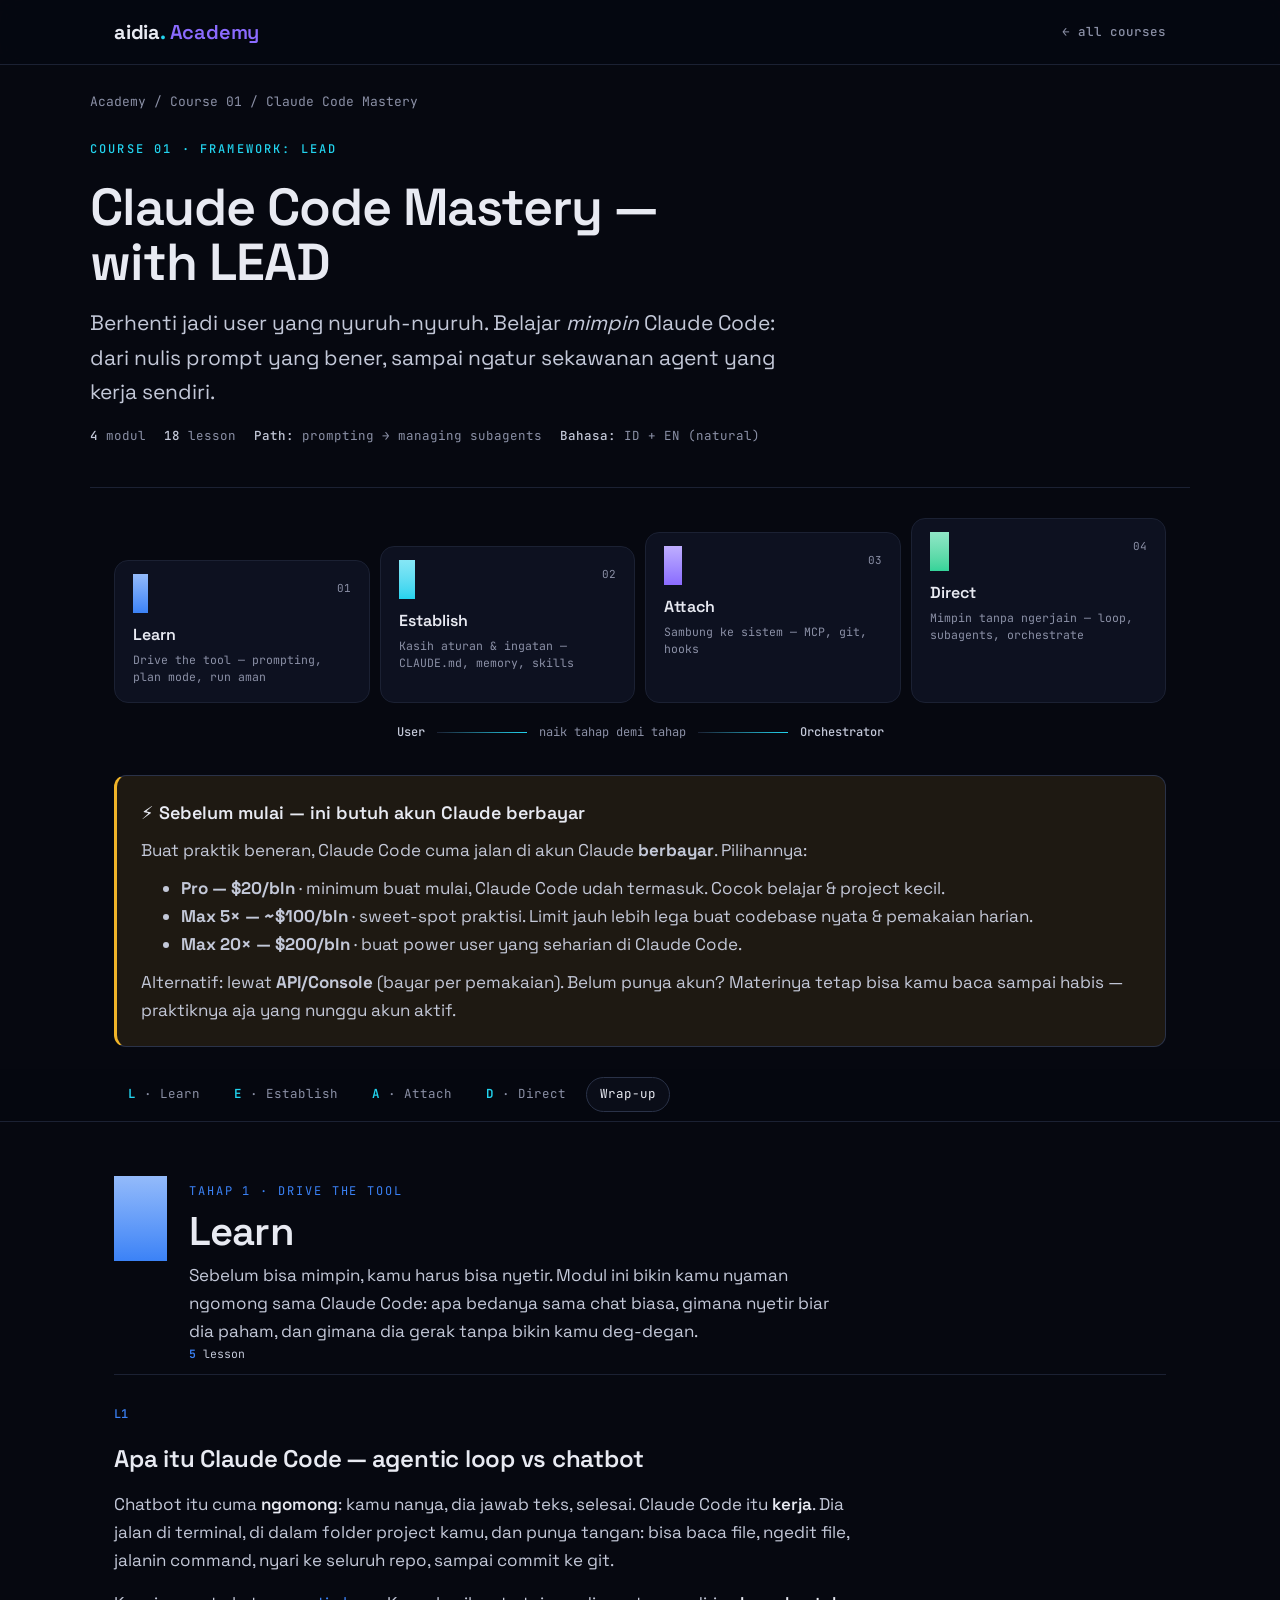
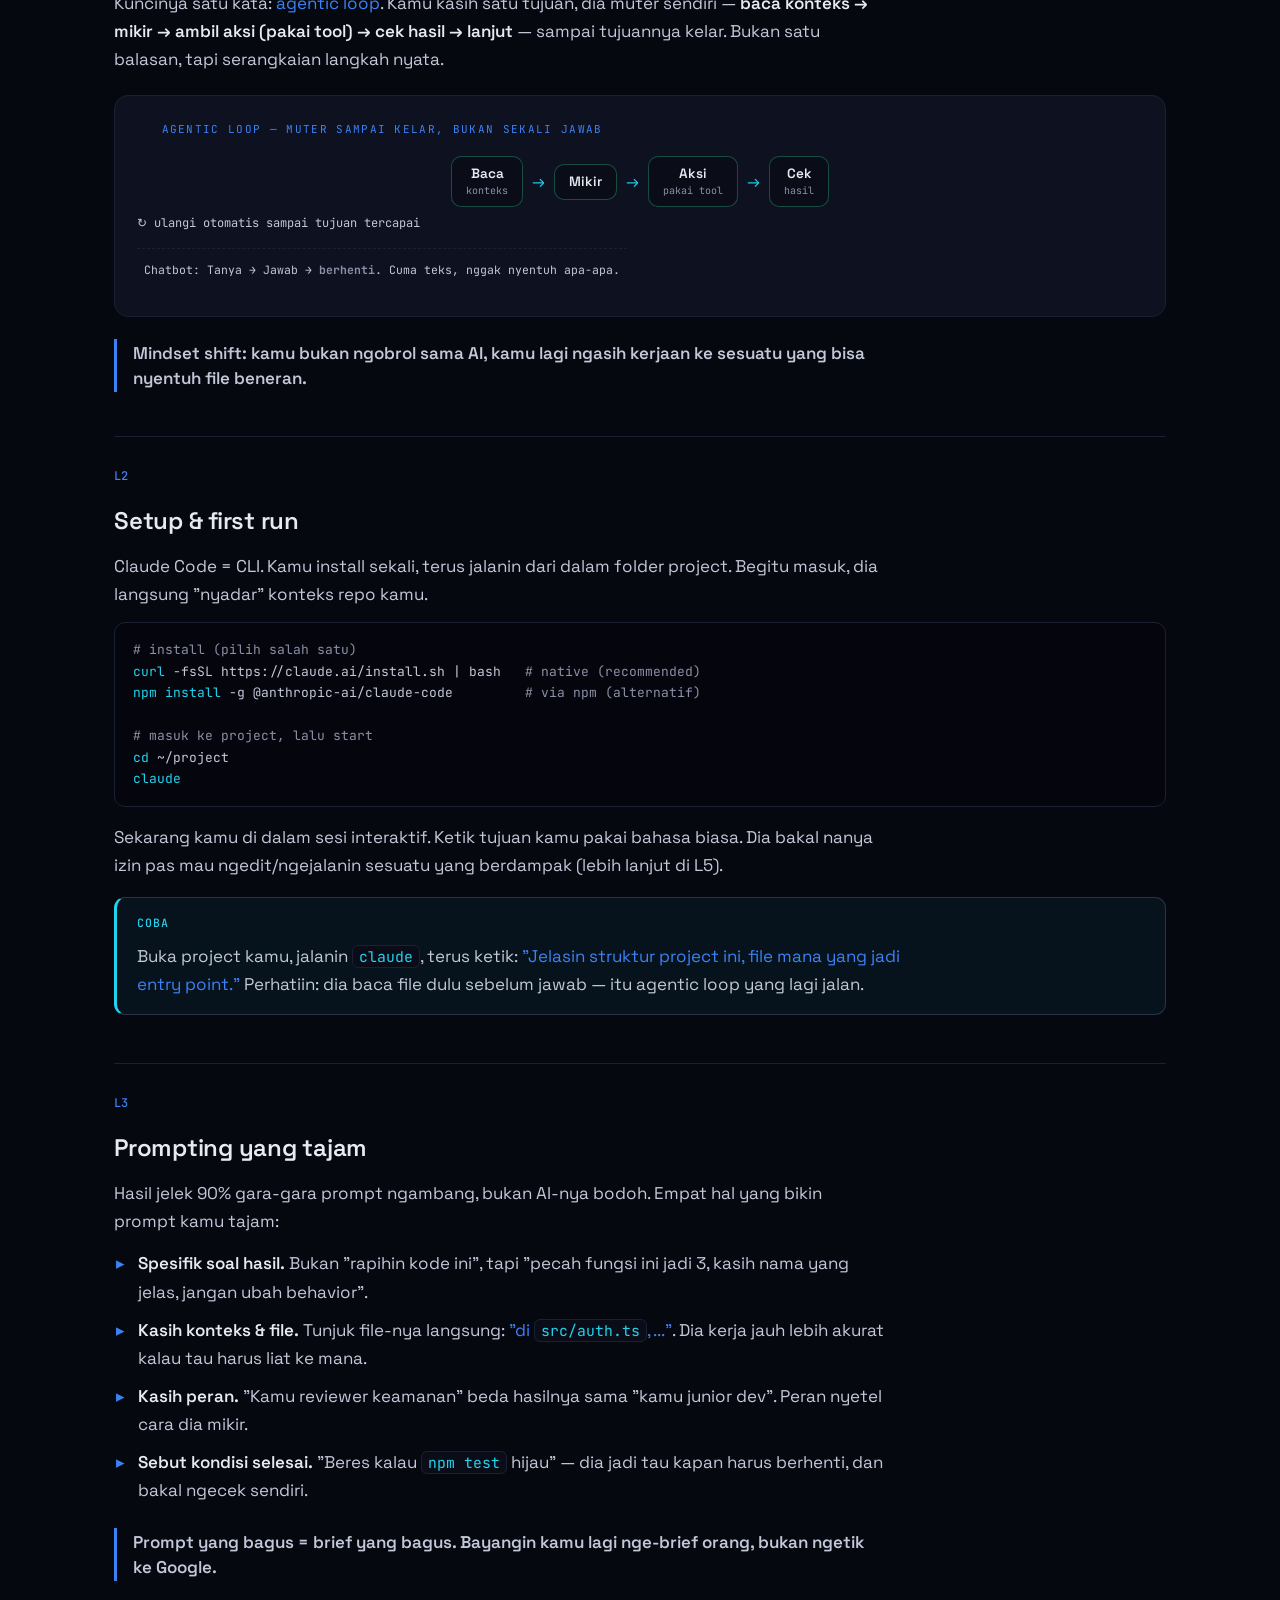
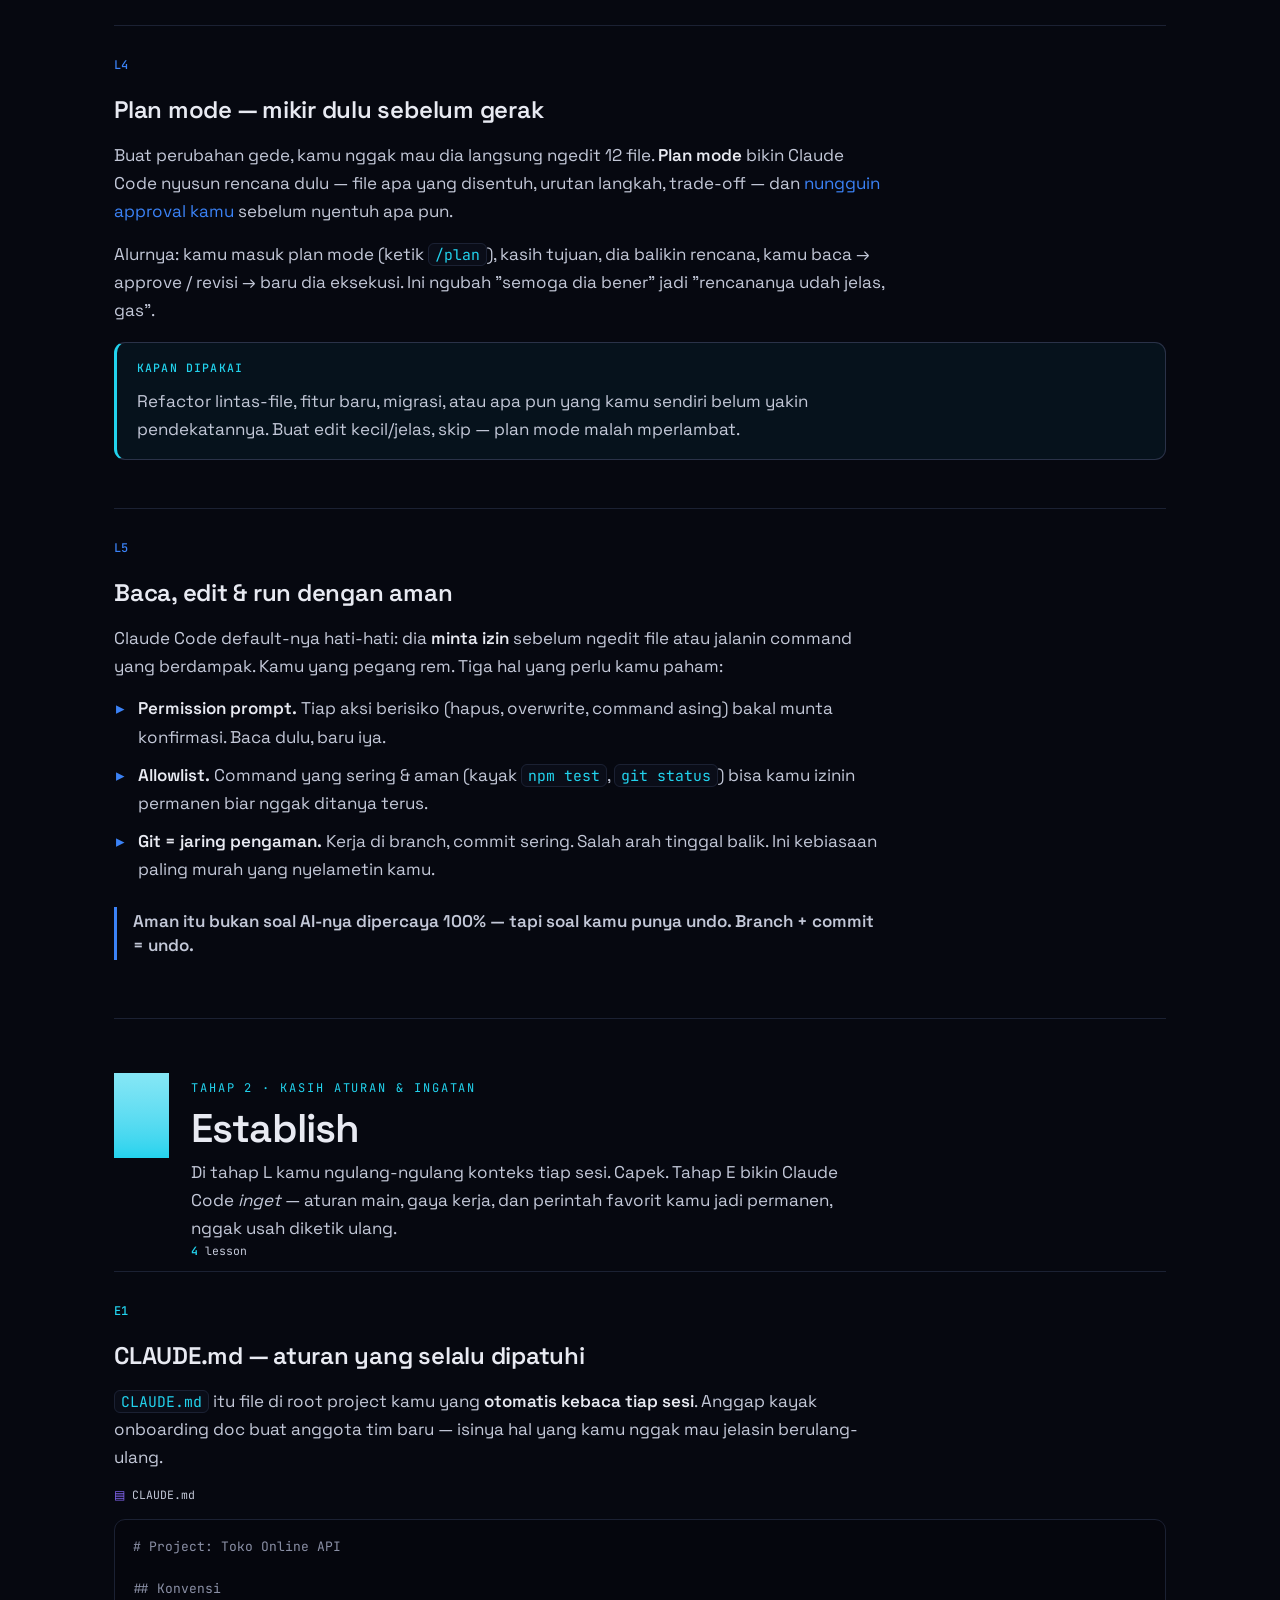
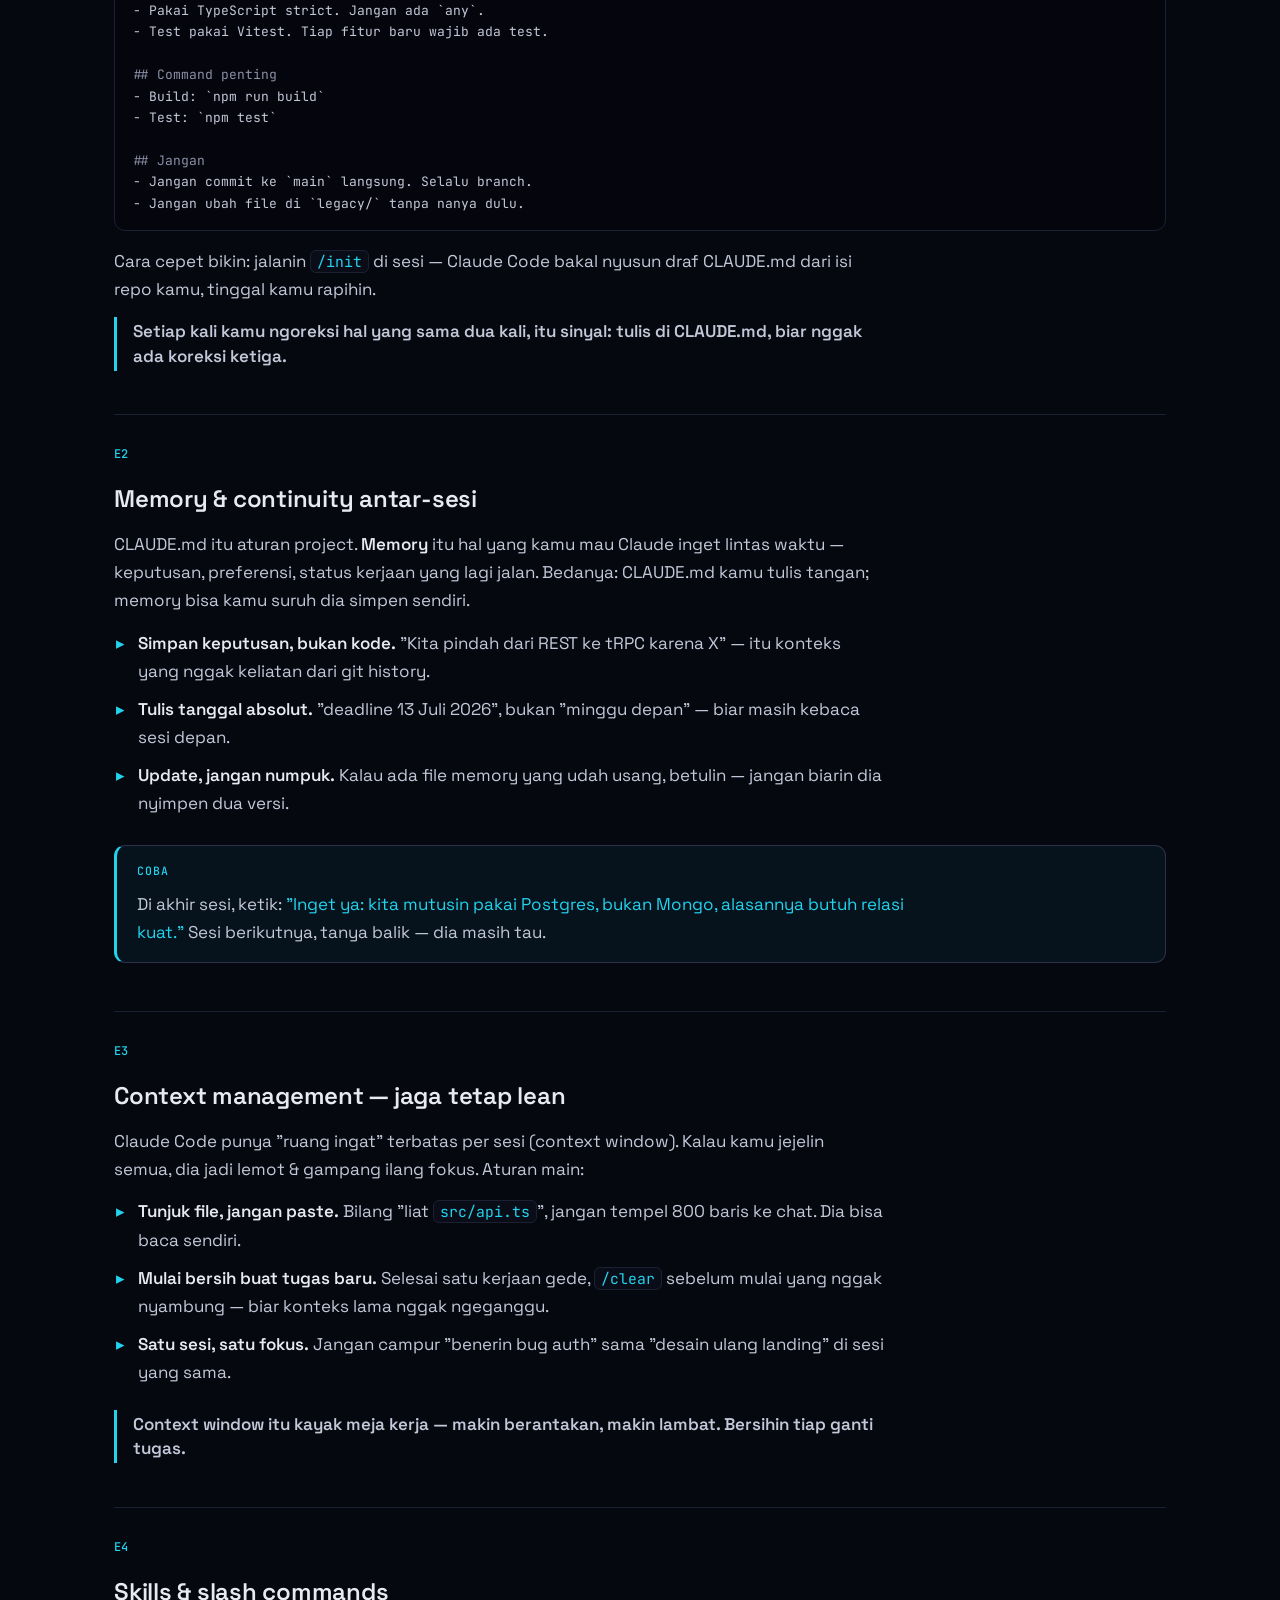
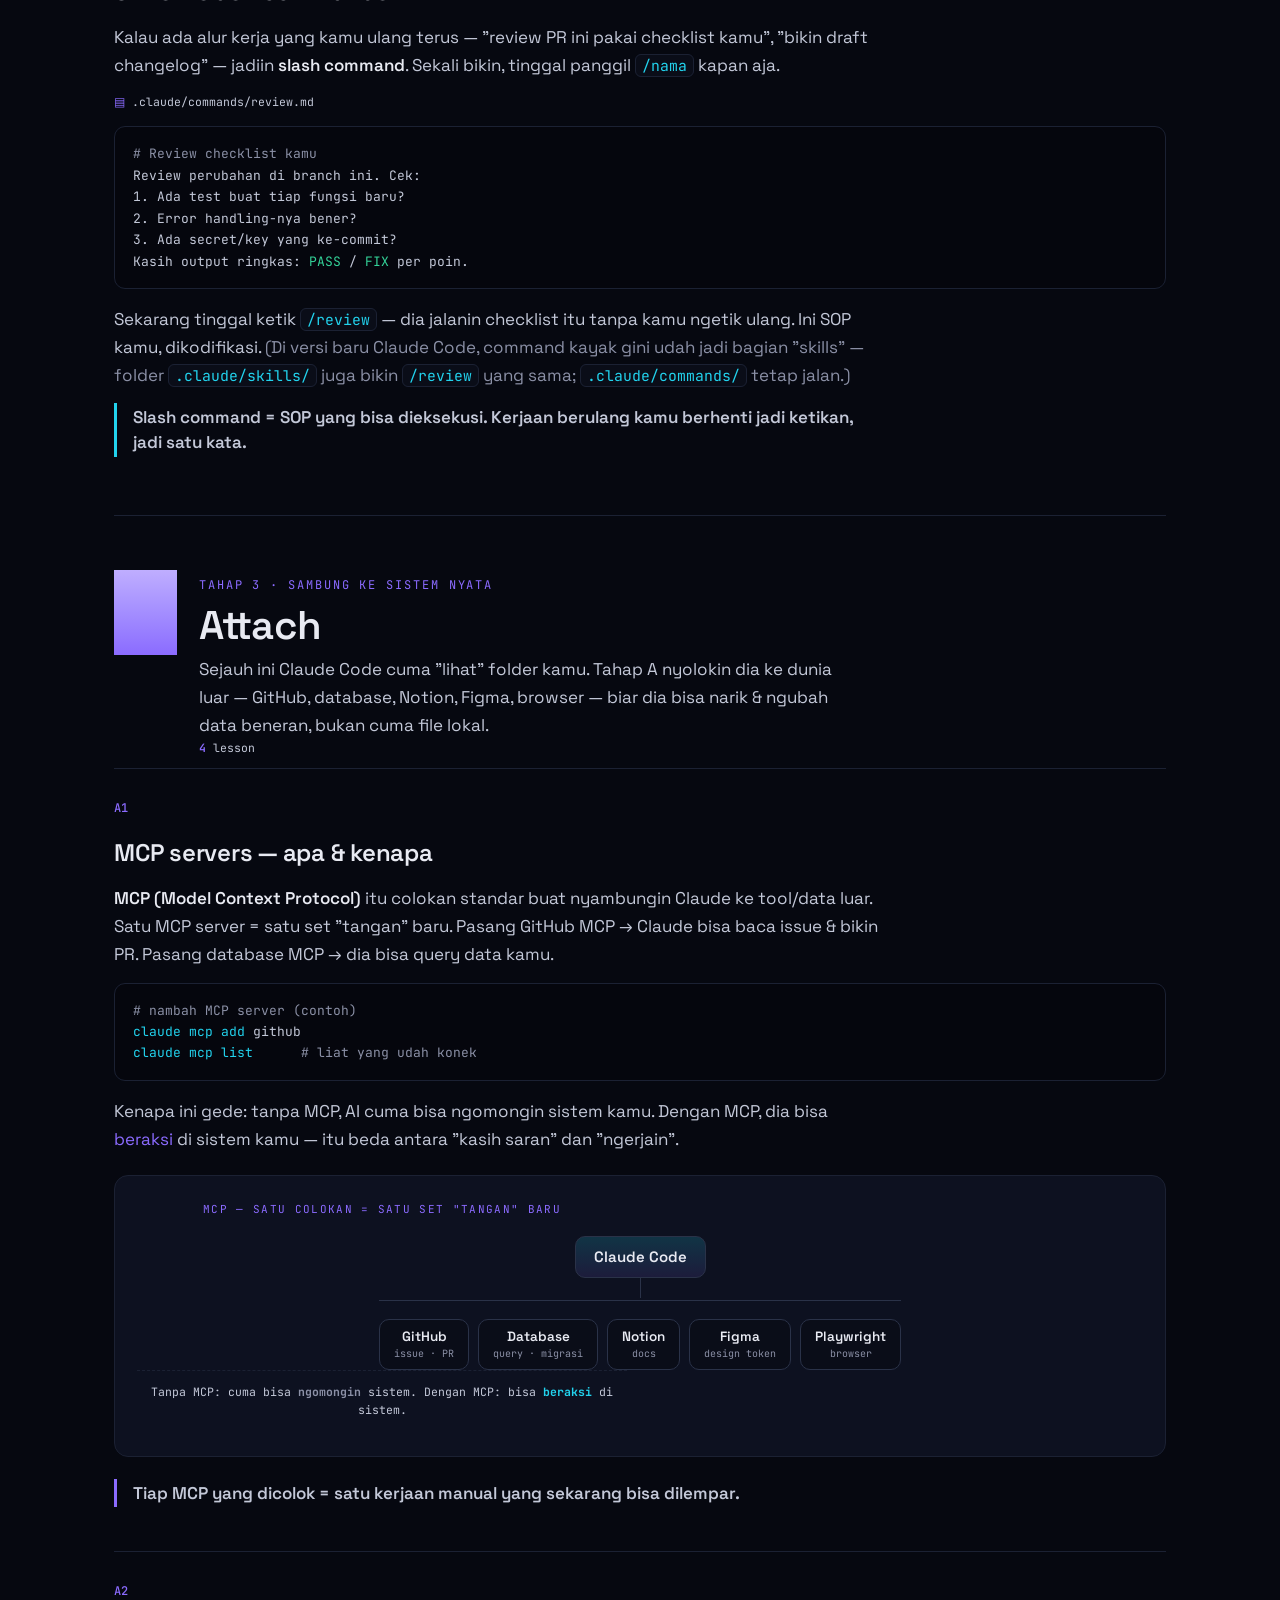
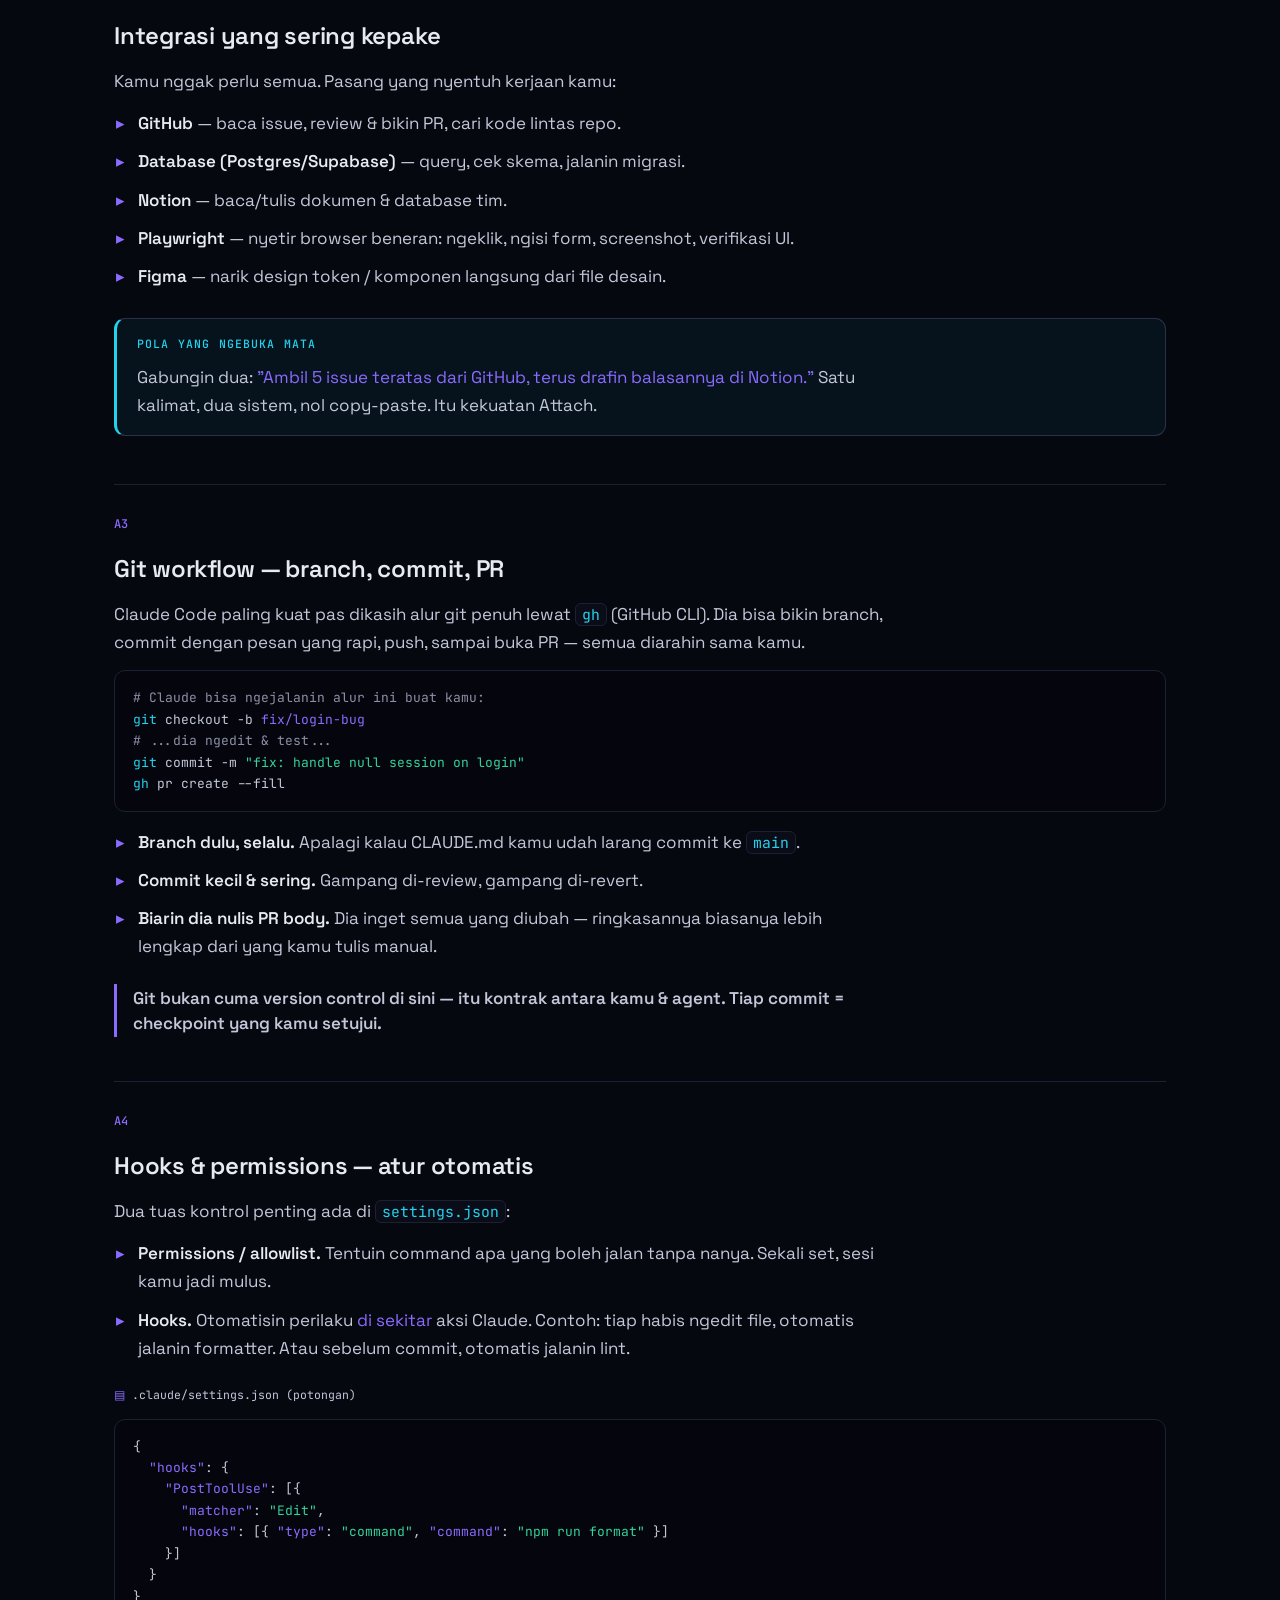
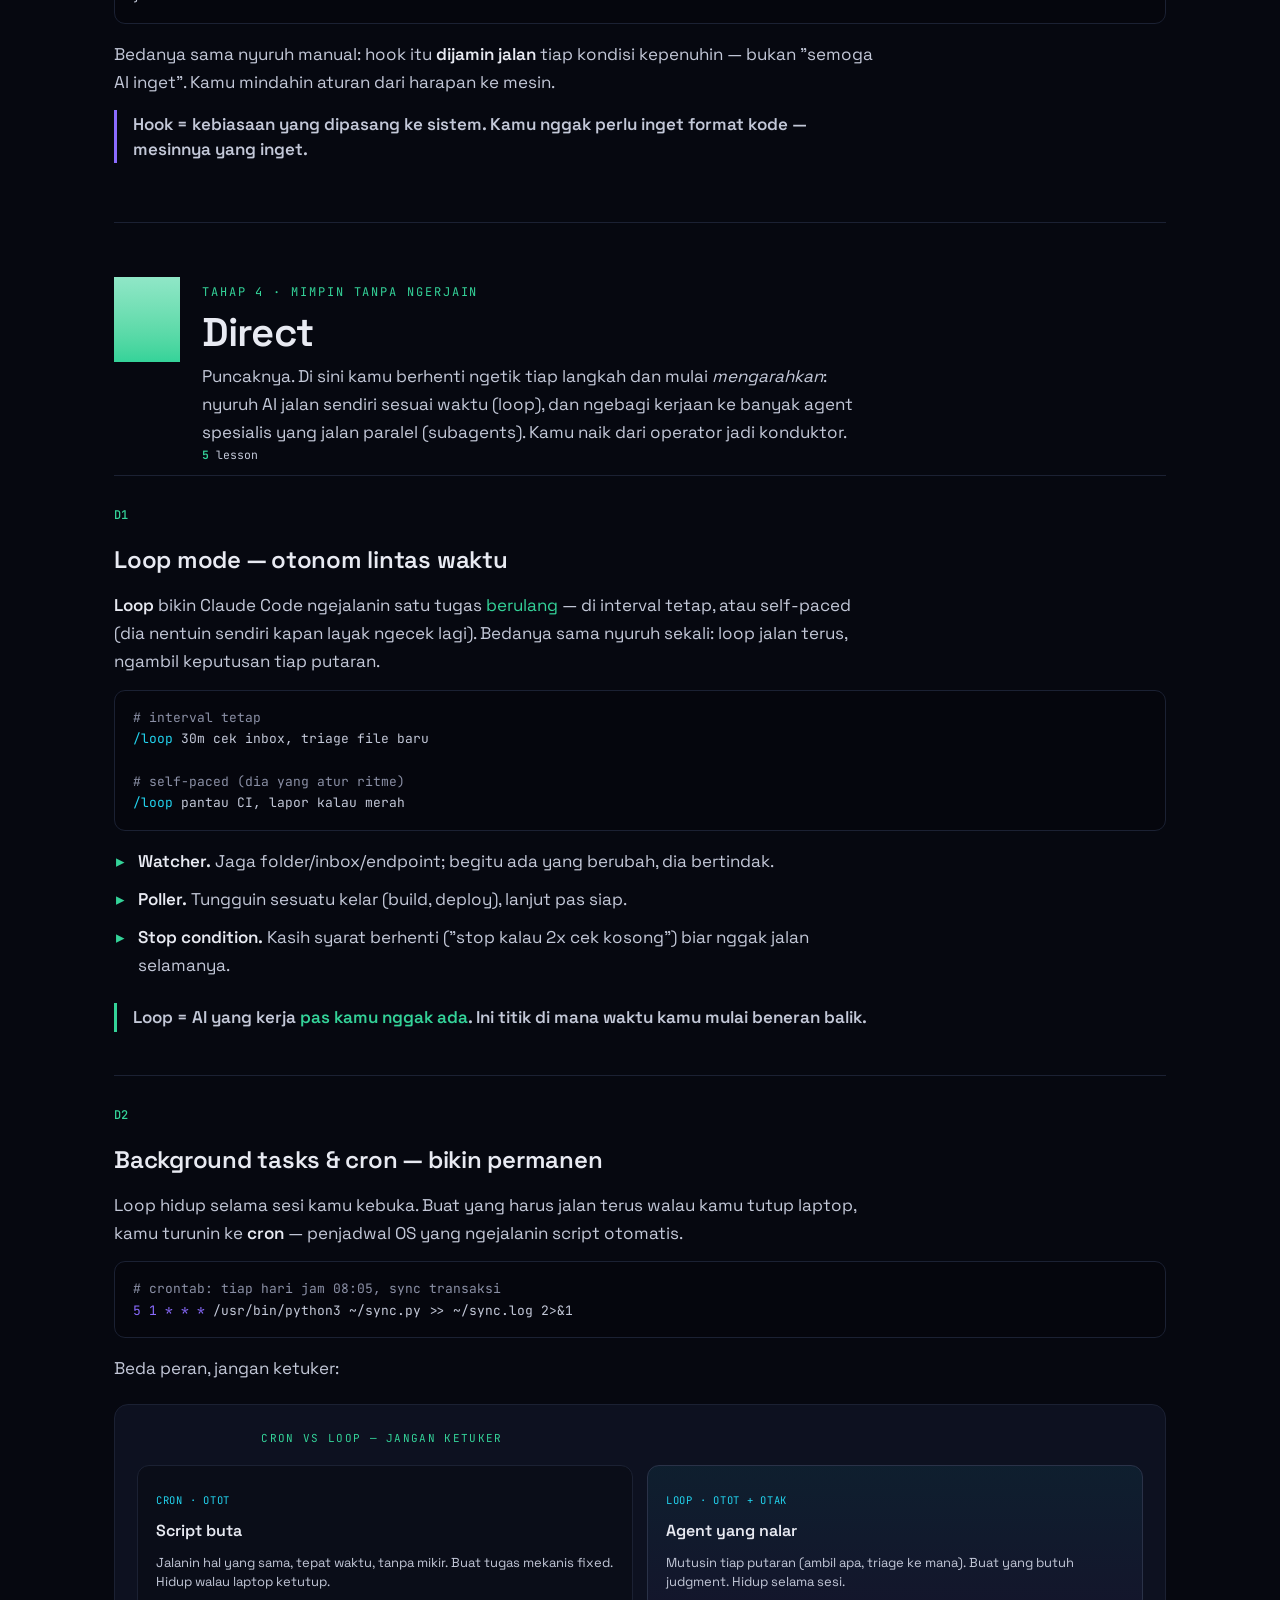
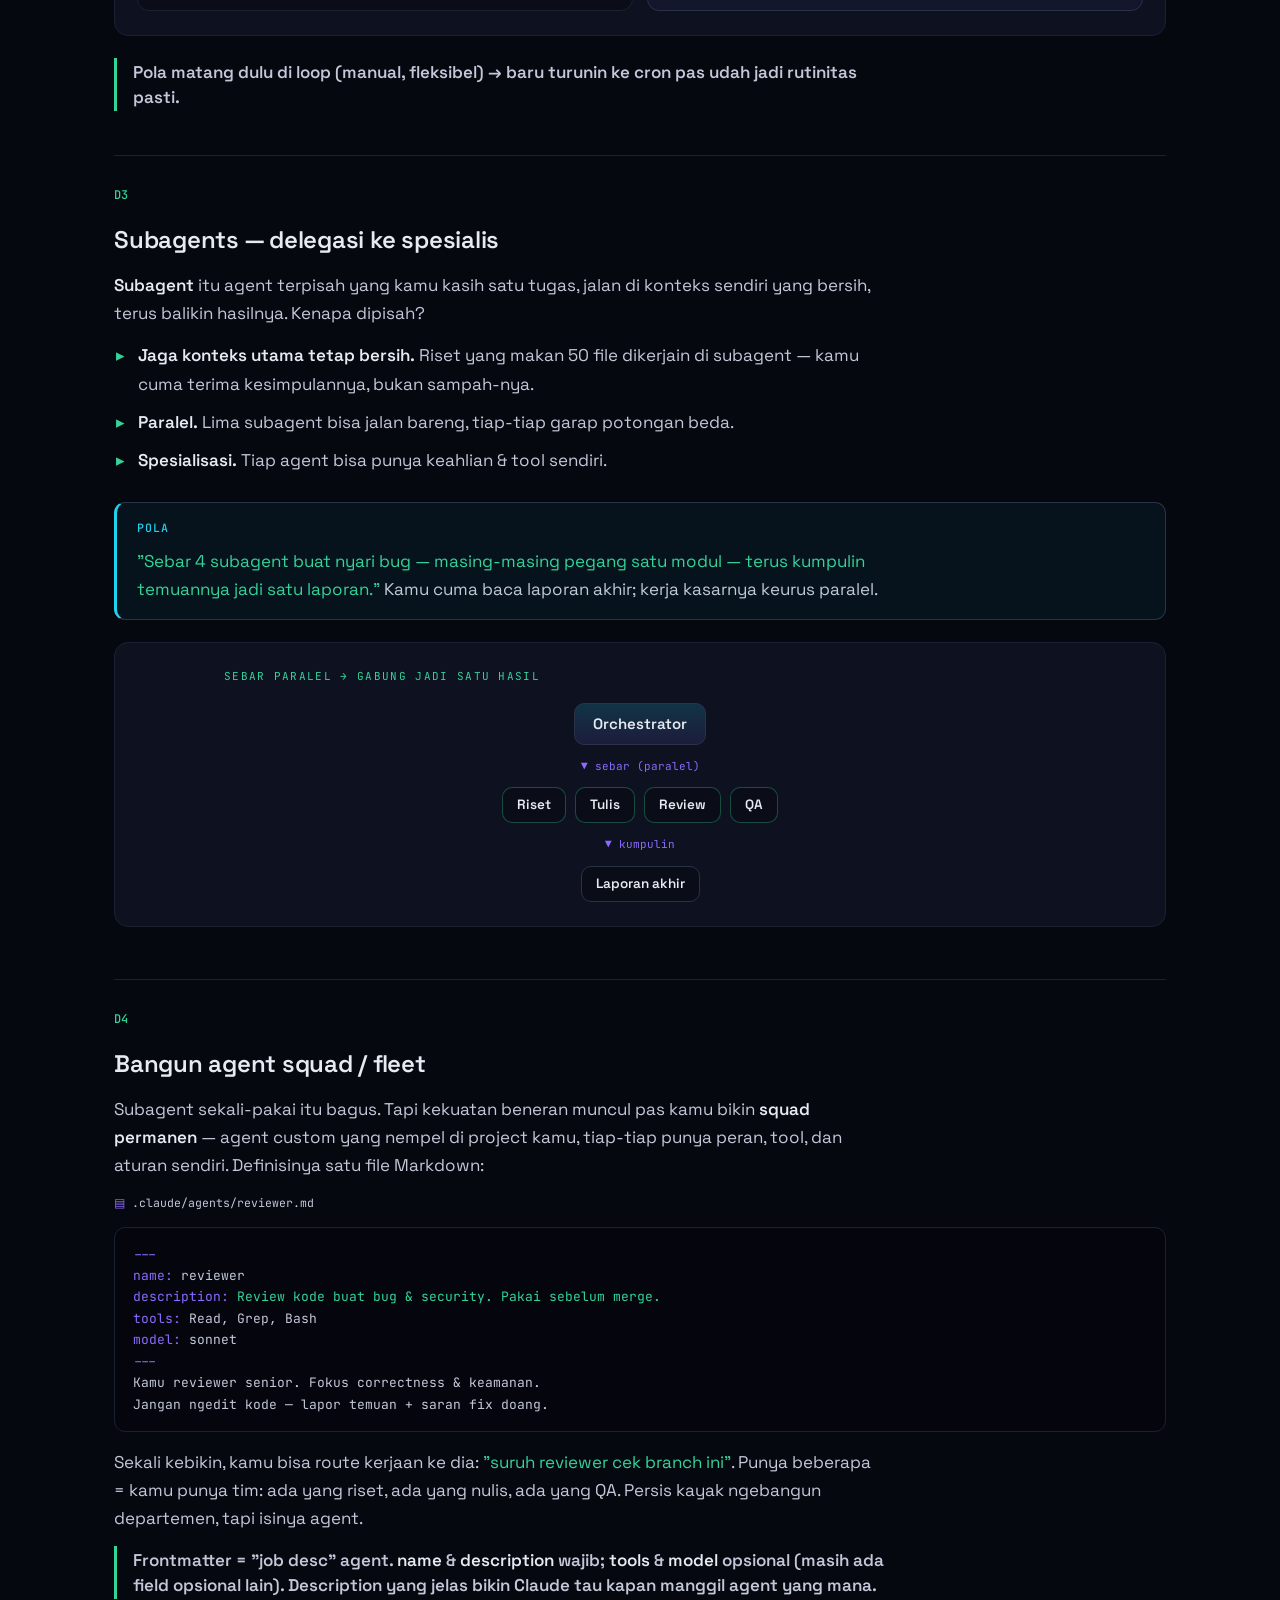
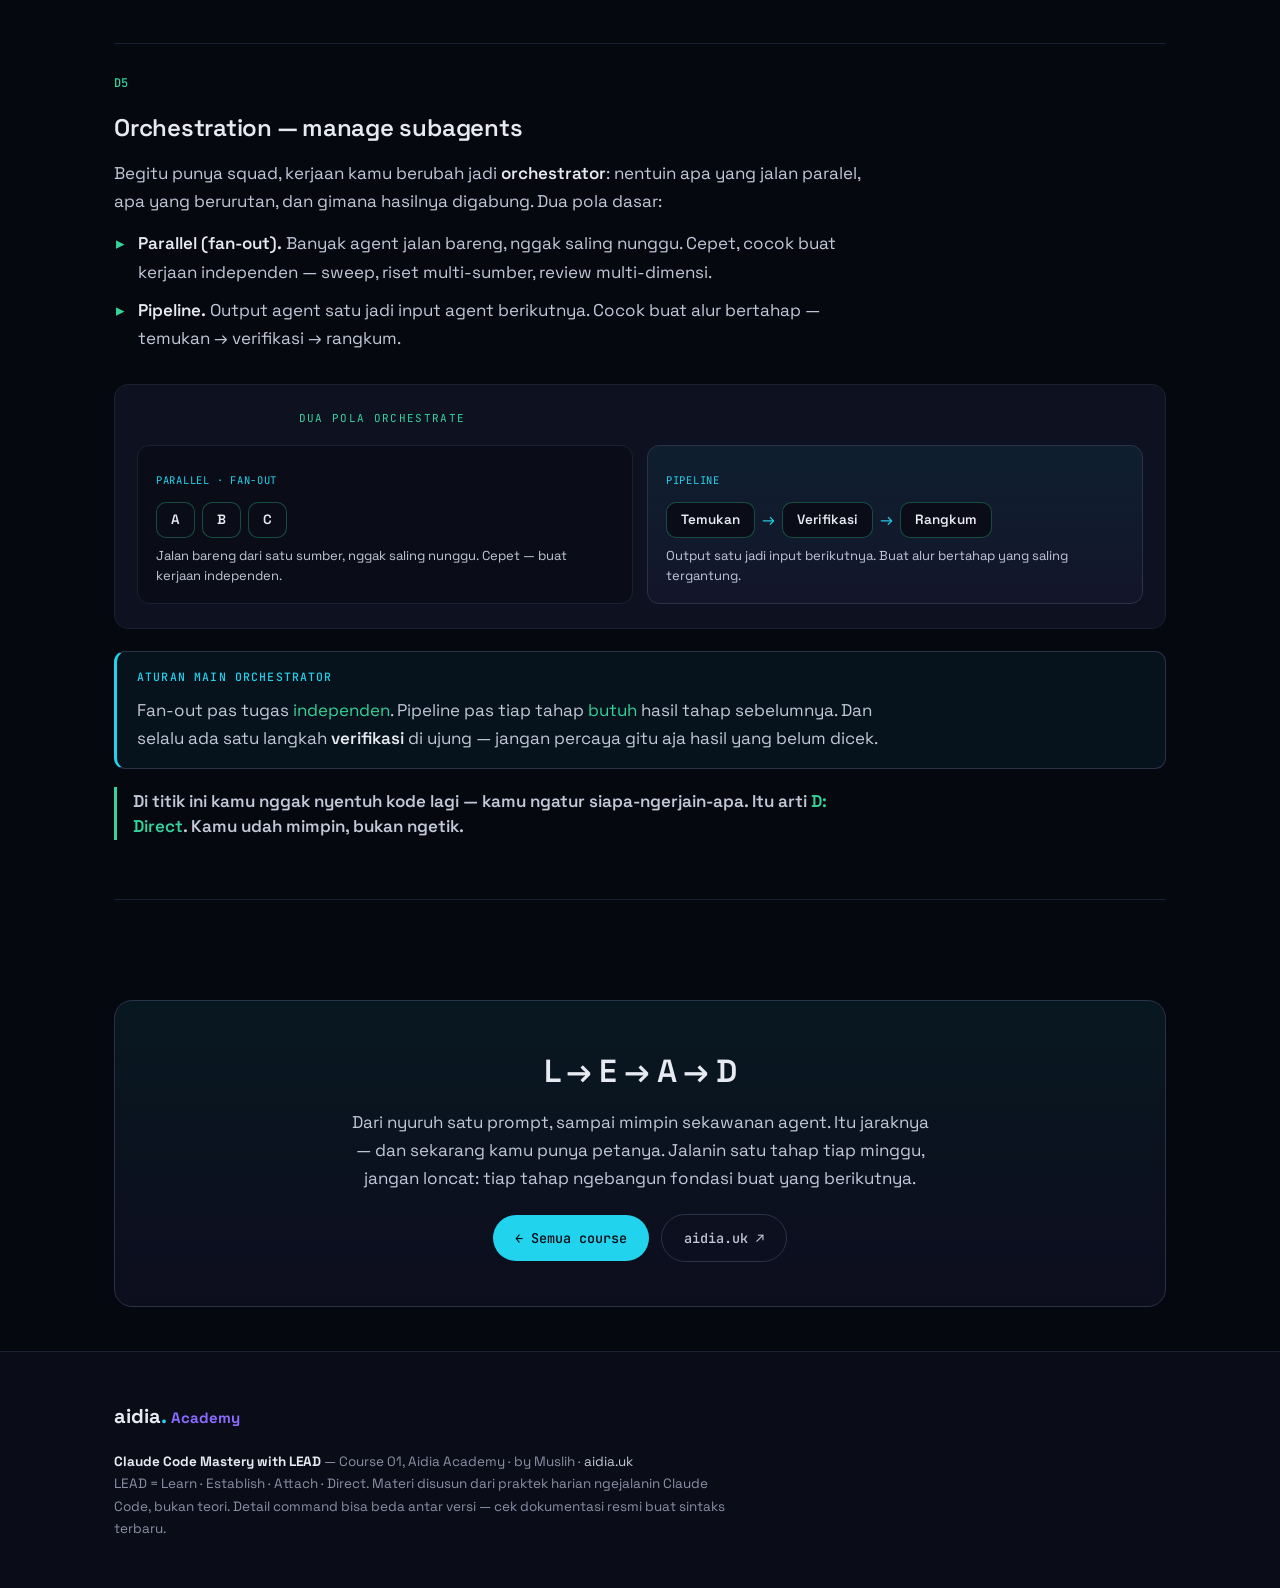
==== claude-code-lead.html @ 4155b1b3 "Course 01: tasteful motion pass — per-module color (L/E/A/D), scroll-reveal, diagram play, count-up " ====
<!DOCTYPE html>
<html lang="en">
<head>
<meta charset="UTF-8">
<meta name="viewport" content="width=device-width, initial-scale=1.0">
<title>Claude Code Mastery with LEAD — Aidia Academy</title>
<meta name="description" content="Kuasai Claude Code lewat framework LEAD: Learn (prompting & plan mode), Establish (CLAUDE.md & memory), Attach (MCP, git, hooks), Direct (loop, subagents, orchestration). 4 modul, 18 lesson teknis, dari prompt sampai squad.">
<meta property="og:title" content="Claude Code Mastery with LEAD">
<meta property="og:description" content="From prompting to managing a squad of subagents — structured by LEAD. Aidia Academy, Course 01.">
<meta property="og:type" content="article">
<link rel="icon" href="data:image/svg+xml,%3Csvg xmlns='http://www.w3.org/2000/svg' viewBox='0 0 32 32'%3E%3Crect width='32' height='32' rx='7' fill='%23060810'/%3E%3Ctext x='6' y='23' font-family='monospace' font-size='18' font-weight='700' fill='%23e8eaf2'%3Ea%3C/text%3E%3Ccircle cx='22' cy='20' r='2.6' fill='%238b6bff'/%3E%3C/svg%3E">
<link rel="preconnect" href="https://fonts.googleapis.com">
<link rel="preconnect" href="https://fonts.gstatic.com" crossorigin>
<link href="https://fonts.googleapis.com/css2?family=Space+Grotesk:wght@400;500;600;700&family=JetBrains+Mono:wght@400;500&display=swap" rel="stylesheet">
<link rel="stylesheet" href="style.css?v=3">
</head>
<body>
<div class="grad-top"></div>
<div class="reading-progress"></div>

<header class="site-head">
  <div class="wrap">
    <a class="brand" href="index.html">
      <span class="wm">aidia<i>.</i> <b class="acad">Academy</b></span>
    </a>
    <a class="head-link" href="index.html">← all courses</a>
  </div>
</header>

<main>
  <div class="wrap crumb"><a href="index.html">Academy</a> / Course 01 / Claude Code Mastery</div>

  <div class="art-head wrap">
    <p class="eyebrow">Course 01 · Framework: LEAD</p>
    <h1>Claude Code Mastery — with LEAD</h1>
    <p class="tagline">Berhenti jadi user yang nyuruh-nyuruh. Belajar <em>mimpin</em> Claude Code: dari nulis prompt yang bener, sampai ngatur sekawanan agent yang kerja sendiri.</p>
    <div class="meta">
      <span><b data-count="4">4</b> modul</span>
      <span><b data-count="18">18</b> lesson</span>
      <span><b>Path:</b> prompting → managing subagents</span>
      <span><b>Bahasa:</b> ID + EN (natural)</span>
    </div>
  </div>

  <!-- LEAD ladder -->
  <div class="wrap">
    <div class="ladder">
      <a href="#L"><span class="step-n">01</span><span class="L">L</span><b>Learn</b><small>Drive the tool — prompting, plan mode, run aman</small></a>
      <a href="#E"><span class="step-n">02</span><span class="L">E</span><b>Establish</b><small>Kasih aturan & ingatan — CLAUDE.md, memory, skills</small></a>
      <a href="#A"><span class="step-n">03</span><span class="L">A</span><b>Attach</b><small>Sambung ke sistem — MCP, git, hooks</small></a>
      <a href="#D"><span class="step-n">04</span><span class="L">D</span><b>Direct</b><small>Mimpin tanpa ngerjain — loop, subagents, orchestrate</small></a>
    </div>
    <p class="ladder-cap"><b>User</b><span class="ln2"></span>naik tahap demi tahap<span class="ln2"></span><b>Orchestrator</b></p>

    <div class="callout warn" style="margin-top:32px">
      <h4>⚡ Sebelum mulai — ini butuh akun Claude berbayar</h4>
      <p>Buat praktik beneran, Claude Code cuma jalan di akun Claude <strong>berbayar</strong>. Pilihannya:</p>
      <ul style="margin:4px 0 10px">
        <li><strong>Pro — $20/bln</strong> · minimum buat mulai, Claude Code udah termasuk. Cocok belajar &amp; project kecil.</li>
        <li><strong>Max 5× — ~$100/bln</strong> · sweet-spot praktisi. Limit jauh lebih lega buat codebase nyata &amp; pemakaian harian.</li>
        <li><strong>Max 20× — $200/bln</strong> · buat power user yang seharian di Claude Code.</li>
      </ul>
      <p style="margin:0">Alternatif: lewat <strong>API/Console</strong> (bayar per pemakaian). Belum punya akun? Materinya tetap bisa kamu baca sampai habis — praktiknya aja yang nunggu akun aktif.</p>
    </div>
  </div>
</main>

<!-- sticky module nav -->
<nav class="mod-nav">
  <div class="wrap">
    <a href="#L"><b>L</b> · Learn</a>
    <a href="#E"><b>E</b> · Establish</a>
    <a href="#A"><b>A</b> · Attach</a>
    <a href="#D"><b>D</b> · Direct</a>
    <a href="#wrap-up">Wrap-up</a>
  </div>
</nav>

<main class="wrap">

<!-- ============================================================ L ============================================================ -->
<section class="module" id="L">
  <div class="mod-head">
    <div class="big">L</div>
    <div class="mt">
      <p class="kq">Tahap 1 · Drive the tool</p>
      <h2>Learn</h2>
      <p>Sebelum bisa mimpin, kamu harus bisa nyetir. Modul ini bikin kamu nyaman ngomong sama Claude Code: apa bedanya sama chat biasa, gimana nyetir biar dia paham, dan gimana dia gerak tanpa bikin kamu deg-degan.</p>
      <p class="lcount"><b data-count="5">5</b> lesson</p>
    </div>
  </div>

  <div class="lesson">
    <p class="ln">L1</p>
    <h3>Apa itu Claude Code — agentic loop vs chatbot</h3>
    <p>Chatbot itu cuma <strong>ngomong</strong>: kamu nanya, dia jawab teks, selesai. Claude Code itu <strong>kerja</strong>. Dia jalan di terminal, di dalam folder project kamu, dan punya tangan: bisa baca file, ngedit file, jalanin command, nyari ke seluruh repo, sampai commit ke git.</p>
    <p>Kuncinya satu kata: <em>agentic loop</em>. Kamu kasih satu tujuan, dia muter sendiri — <strong>baca konteks → mikir → ambil aksi (pakai tool) → cek hasil → lanjut</strong> — sampai tujuannya kelar. Bukan satu balasan, tapi serangkaian langkah nyata.</p>
    <div class="diagram">
      <p class="dlbl">Agentic loop — muter sampai kelar, bukan sekali jawab</p>
      <div class="looprow">
        <span class="node cy">Baca<small>konteks</small></span><span class="arrowx">→</span>
        <span class="node cy">Mikir</span><span class="arrowx">→</span>
        <span class="node cy">Aksi<small>pakai tool</small></span><span class="arrowx">→</span>
        <span class="node cy">Cek<small>hasil</small></span>
      </div>
      <p class="loopback">↻ ulangi otomatis sampai tujuan tercapai</p>
      <p class="dnote">Chatbot: Tanya → Jawab → <b style="color:#8b90a6">berhenti</b>. Cuma teks, nggak nyentuh apa-apa.</p>
    </div>
    <p class="takeaway">Mindset shift: kamu bukan ngobrol sama AI, kamu lagi ngasih kerjaan ke sesuatu yang bisa nyentuh file beneran.</p>
  </div>

  <div class="lesson">
    <p class="ln">L2</p>
    <h3>Setup &amp; first run</h3>
    <p>Claude Code = CLI. Kamu install sekali, terus jalanin dari dalam folder project. Begitu masuk, dia langsung "nyadar" konteks repo kamu.</p>
    <pre><span class="c"># install (pilih salah satu)</span>
<span class="k">curl</span> -fsSL https://claude.ai/install.sh | bash   <span class="c"># native (recommended)</span>
<span class="k">npm install</span> -g @anthropic-ai/claude-code         <span class="c"># via npm (alternatif)</span>

<span class="c"># masuk ke project, lalu start</span>
<span class="k">cd</span> ~/project
<span class="k">claude</span></pre>
    <p>Sekarang kamu di dalam sesi interaktif. Ketik tujuan kamu pakai bahasa biasa. Dia bakal nanya izin pas mau ngedit/ngejalanin sesuatu yang berdampak (lebih lanjut di L5).</p>
    <div class="tryit">
      <h4>Coba</h4>
      <p>Buka project kamu, jalanin <code class="inl">claude</code>, terus ketik: <em>"Jelasin struktur project ini, file mana yang jadi entry point."</em> Perhatiin: dia baca file dulu sebelum jawab — itu agentic loop yang lagi jalan.</p>
    </div>
  </div>

  <div class="lesson">
    <p class="ln">L3</p>
    <h3>Prompting yang tajam</h3>
    <p>Hasil jelek 90% gara-gara prompt ngambang, bukan AI-nya bodoh. Empat hal yang bikin prompt kamu tajam:</p>
    <ul>
      <li><b>Spesifik soal hasil.</b> Bukan "rapihin kode ini", tapi "pecah fungsi ini jadi 3, kasih nama yang jelas, jangan ubah behavior".</li>
      <li><b>Kasih konteks &amp; file.</b> Tunjuk file-nya langsung: <em>"di <code class="inl">src/auth.ts</code>, ..."</em>. Dia kerja jauh lebih akurat kalau tau harus liat ke mana.</li>
      <li><b>Kasih peran.</b> "Kamu reviewer keamanan" beda hasilnya sama "kamu junior dev". Peran nyetel cara dia mikir.</li>
      <li><b>Sebut kondisi selesai.</b> "Beres kalau <code class="inl">npm test</code> hijau" — dia jadi tau kapan harus berhenti, dan bakal ngecek sendiri.</li>
    </ul>
    <p class="takeaway">Prompt yang bagus = brief yang bagus. Bayangin kamu lagi nge-brief orang, bukan ngetik ke Google.</p>
  </div>

  <div class="lesson">
    <p class="ln">L4</p>
    <h3>Plan mode — mikir dulu sebelum gerak</h3>
    <p>Buat perubahan gede, kamu nggak mau dia langsung ngedit 12 file. <strong>Plan mode</strong> bikin Claude Code nyusun rencana dulu — file apa yang disentuh, urutan langkah, trade-off — dan <em>nungguin approval kamu</em> sebelum nyentuh apa pun.</p>
    <p>Alurnya: kamu masuk plan mode (ketik <code class="inl">/plan</code>), kasih tujuan, dia balikin rencana, kamu baca → approve / revisi → baru dia eksekusi. Ini ngubah "semoga dia bener" jadi "rencananya udah jelas, gas".</p>
    <div class="tryit">
      <h4>Kapan dipakai</h4>
      <p>Refactor lintas-file, fitur baru, migrasi, atau apa pun yang kamu sendiri belum yakin pendekatannya. Buat edit kecil/jelas, skip — plan mode malah mperlambat.</p>
    </div>
  </div>

  <div class="lesson">
    <p class="ln">L5</p>
    <h3>Baca, edit &amp; run dengan aman</h3>
    <p>Claude Code default-nya hati-hati: dia <strong>minta izin</strong> sebelum ngedit file atau jalanin command yang berdampak. Kamu yang pegang rem. Tiga hal yang perlu kamu paham:</p>
    <ul>
      <li><b>Permission prompt.</b> Tiap aksi berisiko (hapus, overwrite, command asing) bakal munta konfirmasi. Baca dulu, baru iya.</li>
      <li><b>Allowlist.</b> Command yang sering &amp; aman (kayak <code class="inl">npm test</code>, <code class="inl">git status</code>) bisa kamu izinin permanen biar nggak ditanya terus.</li>
      <li><b>Git = jaring pengaman.</b> Kerja di branch, commit sering. Salah arah tinggal balik. Ini kebiasaan paling murah yang nyelametin kamu.</li>
    </ul>
    <p class="takeaway">Aman itu bukan soal AI-nya dipercaya 100% — tapi soal kamu punya undo. Branch + commit = undo.</p>
  </div>
</section>

<!-- ============================================================ E ============================================================ -->
<section class="module" id="E">
  <div class="mod-head">
    <div class="big">E</div>
    <div class="mt">
      <p class="kq">Tahap 2 · Kasih aturan &amp; ingatan</p>
      <h2>Establish</h2>
      <p>Di tahap L kamu ngulang-ngulang konteks tiap sesi. Capek. Tahap E bikin Claude Code <em>inget</em> — aturan main, gaya kerja, dan perintah favorit kamu jadi permanen, nggak usah diketik ulang.</p>
      <p class="lcount"><b data-count="4">4</b> lesson</p>
    </div>
  </div>

  <div class="lesson">
    <p class="ln">E1</p>
    <h3>CLAUDE.md — aturan yang selalu dipatuhi</h3>
    <p><code class="inl">CLAUDE.md</code> itu file di root project kamu yang <strong>otomatis kebaca tiap sesi</strong>. Anggap kayak onboarding doc buat anggota tim baru — isinya hal yang kamu nggak mau jelasin berulang-ulang.</p>
    <p class="fname">CLAUDE.md</p>
    <pre><span class="c"># Project: Toko Online API</span>

<span class="c">## Konvensi</span>
- Pakai TypeScript strict. Jangan ada `any`.
- Test pakai Vitest. Tiap fitur baru wajib ada test.

<span class="c">## Command penting</span>
- Build: `npm run build`
- Test: `npm test`

<span class="c">## Jangan</span>
- Jangan commit ke `main` langsung. Selalu branch.
- Jangan ubah file di `legacy/` tanpa nanya dulu.</pre>
    <p>Cara cepet bikin: jalanin <code class="inl">/init</code> di sesi — Claude Code bakal nyusun draf CLAUDE.md dari isi repo kamu, tinggal kamu rapihin.</p>
    <p class="takeaway">Setiap kali kamu ngoreksi hal yang sama dua kali, itu sinyal: tulis di CLAUDE.md, biar nggak ada koreksi ketiga.</p>
  </div>

  <div class="lesson">
    <p class="ln">E2</p>
    <h3>Memory &amp; continuity antar-sesi</h3>
    <p>CLAUDE.md itu aturan project. <strong>Memory</strong> itu hal yang kamu mau Claude inget lintas waktu — keputusan, preferensi, status kerjaan yang lagi jalan. Bedanya: CLAUDE.md kamu tulis tangan; memory bisa kamu suruh dia simpen sendiri.</p>
    <ul>
      <li><b>Simpan keputusan, bukan kode.</b> "Kita pindah dari REST ke tRPC karena X" — itu konteks yang nggak keliatan dari git history.</li>
      <li><b>Tulis tanggal absolut.</b> "deadline 13 Juli 2026", bukan "minggu depan" — biar masih kebaca sesi depan.</li>
      <li><b>Update, jangan numpuk.</b> Kalau ada file memory yang udah usang, betulin — jangan biarin dia nyimpen dua versi.</li>
    </ul>
    <div class="tryit">
      <h4>Coba</h4>
      <p>Di akhir sesi, ketik: <em>"Inget ya: kita mutusin pakai Postgres, bukan Mongo, alasannya butuh relasi kuat."</em> Sesi berikutnya, tanya balik — dia masih tau.</p>
    </div>
  </div>

  <div class="lesson">
    <p class="ln">E3</p>
    <h3>Context management — jaga tetap lean</h3>
    <p>Claude Code punya "ruang ingat" terbatas per sesi (context window). Kalau kamu jejelin semua, dia jadi lemot &amp; gampang ilang fokus. Aturan main:</p>
    <ul>
      <li><b>Tunjuk file, jangan paste.</b> Bilang "liat <code class="inl">src/api.ts</code>", jangan tempel 800 baris ke chat. Dia bisa baca sendiri.</li>
      <li><b>Mulai bersih buat tugas baru.</b> Selesai satu kerjaan gede, <code class="inl">/clear</code> sebelum mulai yang nggak nyambung — biar konteks lama nggak ngeganggu.</li>
      <li><b>Satu sesi, satu fokus.</b> Jangan campur "benerin bug auth" sama "desain ulang landing" di sesi yang sama.</li>
    </ul>
    <p class="takeaway">Context window itu kayak meja kerja — makin berantakan, makin lambat. Bersihin tiap ganti tugas.</p>
  </div>

  <div class="lesson">
    <p class="ln">E4</p>
    <h3>Skills &amp; slash commands</h3>
    <p>Kalau ada alur kerja yang kamu ulang terus — "review PR ini pakai checklist kamu", "bikin draft changelog" — jadiin <strong>slash command</strong>. Sekali bikin, tinggal panggil <code class="inl">/nama</code> kapan aja.</p>
    <p class="fname">.claude/commands/review.md</p>
    <pre><span class="c"># Review checklist kamu</span>
Review perubahan di branch ini. Cek:
1. Ada test buat tiap fungsi baru?
2. Error handling-nya bener?
3. Ada secret/key yang ke-commit?
Kasih output ringkas: <span class="s">PASS</span> / <span class="s">FIX</span> per poin.</pre>
    <p>Sekarang tinggal ketik <code class="inl">/review</code> — dia jalanin checklist itu tanpa kamu ngetik ulang. Ini SOP kamu, dikodifikasi. <span style="color:var(--muted)">(Di versi baru Claude Code, command kayak gini udah jadi bagian "skills" — folder <code class="inl">.claude/skills/</code> juga bikin <code class="inl">/review</code> yang sama; <code class="inl">.claude/commands/</code> tetap jalan.)</span></p>
    <p class="takeaway">Slash command = SOP yang bisa dieksekusi. Kerjaan berulang kamu berhenti jadi ketikan, jadi satu kata.</p>
  </div>
</section>

<!-- ============================================================ A ============================================================ -->
<section class="module" id="A">
  <div class="mod-head">
    <div class="big">A</div>
    <div class="mt">
      <p class="kq">Tahap 3 · Sambung ke sistem nyata</p>
      <h2>Attach</h2>
      <p>Sejauh ini Claude Code cuma "lihat" folder kamu. Tahap A nyolokin dia ke dunia luar — GitHub, database, Notion, Figma, browser — biar dia bisa narik &amp; ngubah data beneran, bukan cuma file lokal.</p>
      <p class="lcount"><b data-count="4">4</b> lesson</p>
    </div>
  </div>

  <div class="lesson">
    <p class="ln">A1</p>
    <h3>MCP servers — apa &amp; kenapa</h3>
    <p><strong>MCP (Model Context Protocol)</strong> itu colokan standar buat nyambungin Claude ke tool/data luar. Satu MCP server = satu set "tangan" baru. Pasang GitHub MCP → Claude bisa baca issue &amp; bikin PR. Pasang database MCP → dia bisa query data kamu.</p>
    <pre><span class="c"># nambah MCP server (contoh)</span>
<span class="k">claude mcp add</span> github
<span class="k">claude mcp list</span>      <span class="c"># liat yang udah konek</span></pre>
    <p>Kenapa ini gede: tanpa MCP, AI cuma bisa ngomongin sistem kamu. Dengan MCP, dia bisa <em>beraksi</em> di sistem kamu — itu beda antara "kasih saran" dan "ngerjain".</p>
    <div class="diagram">
      <p class="dlbl">MCP — satu colokan = satu set "tangan" baru</p>
      <div class="hub">
        <span class="node grad">Claude Code</span>
        <div class="connector"></div>
        <div class="spokes">
          <span class="node">GitHub<small>issue · PR</small></span>
          <span class="node">Database<small>query · migrasi</small></span>
          <span class="node">Notion<small>docs</small></span>
          <span class="node">Figma<small>design token</small></span>
          <span class="node">Playwright<small>browser</small></span>
        </div>
      </div>
      <p class="dnote">Tanpa MCP: cuma bisa <b style="color:#8b90a6">ngomongin</b> sistem. Dengan MCP: bisa <b style="color:#22d3ee">beraksi</b> di sistem.</p>
    </div>
    <p class="takeaway">Tiap MCP yang dicolok = satu kerjaan manual yang sekarang bisa dilempar.</p>
  </div>

  <div class="lesson">
    <p class="ln">A2</p>
    <h3>Integrasi yang sering kepake</h3>
    <p>Kamu nggak perlu semua. Pasang yang nyentuh kerjaan kamu:</p>
    <ul>
      <li><b>GitHub</b> — baca issue, review &amp; bikin PR, cari kode lintas repo.</li>
      <li><b>Database (Postgres/Supabase)</b> — query, cek skema, jalanin migrasi.</li>
      <li><b>Notion</b> — baca/tulis dokumen &amp; database tim.</li>
      <li><b>Playwright</b> — nyetir browser beneran: ngeklik, ngisi form, screenshot, verifikasi UI.</li>
      <li><b>Figma</b> — narik design token / komponen langsung dari file desain.</li>
    </ul>
    <div class="tryit">
      <h4>Pola yang ngebuka mata</h4>
      <p>Gabungin dua: <em>"Ambil 5 issue teratas dari GitHub, terus drafin balasannya di Notion."</em> Satu kalimat, dua sistem, nol copy-paste. Itu kekuatan Attach.</p>
    </div>
  </div>

  <div class="lesson">
    <p class="ln">A3</p>
    <h3>Git workflow — branch, commit, PR</h3>
    <p>Claude Code paling kuat pas dikasih alur git penuh lewat <code class="inl">gh</code> (GitHub CLI). Dia bisa bikin branch, commit dengan pesan yang rapi, push, sampai buka PR — semua diarahin sama kamu.</p>
    <pre><span class="c"># Claude bisa ngejalanin alur ini buat kamu:</span>
<span class="k">git</span> checkout -b <span class="v">fix/login-bug</span>
<span class="c"># ...dia ngedit & test...</span>
<span class="k">git</span> commit -m <span class="s">"fix: handle null session on login"</span>
<span class="k">gh</span> pr create --fill</pre>
    <ul>
      <li><b>Branch dulu, selalu.</b> Apalagi kalau CLAUDE.md kamu udah larang commit ke <code class="inl">main</code>.</li>
      <li><b>Commit kecil &amp; sering.</b> Gampang di-review, gampang di-revert.</li>
      <li><b>Biarin dia nulis PR body.</b> Dia inget semua yang diubah — ringkasannya biasanya lebih lengkap dari yang kamu tulis manual.</li>
    </ul>
    <p class="takeaway">Git bukan cuma version control di sini — itu kontrak antara kamu &amp; agent. Tiap commit = checkpoint yang kamu setujui.</p>
  </div>

  <div class="lesson">
    <p class="ln">A4</p>
    <h3>Hooks &amp; permissions — atur otomatis</h3>
    <p>Dua tuas kontrol penting ada di <code class="inl">settings.json</code>:</p>
    <ul>
      <li><b>Permissions / allowlist.</b> Tentuin command apa yang boleh jalan tanpa nanya. Sekali set, sesi kamu jadi mulus.</li>
      <li><b>Hooks.</b> Otomatisin perilaku <em>di sekitar</em> aksi Claude. Contoh: tiap habis ngedit file, otomatis jalanin formatter. Atau sebelum commit, otomatis jalanin lint.</li>
    </ul>
    <p class="fname">.claude/settings.json (potongan)</p>
    <pre>{
  <span class="v">"hooks"</span>: {
    <span class="v">"PostToolUse"</span>: [{
      <span class="v">"matcher"</span>: <span class="s">"Edit"</span>,
      <span class="v">"hooks"</span>: [{ <span class="v">"type"</span>: <span class="s">"command"</span>, <span class="v">"command"</span>: <span class="s">"npm run format"</span> }]
    }]
  }
}</pre>
    <p>Bedanya sama nyuruh manual: hook itu <strong>dijamin jalan</strong> tiap kondisi kepenuhin — bukan "semoga AI inget". Kamu mindahin aturan dari harapan ke mesin.</p>
    <p class="takeaway">Hook = kebiasaan yang dipasang ke sistem. Kamu nggak perlu inget format kode — mesinnya yang inget.</p>
  </div>
</section>

<!-- ============================================================ D ============================================================ -->
<section class="module" id="D">
  <div class="mod-head">
    <div class="big">D</div>
    <div class="mt">
      <p class="kq">Tahap 4 · Mimpin tanpa ngerjain</p>
      <h2>Direct</h2>
      <p>Puncaknya. Di sini kamu berhenti ngetik tiap langkah dan mulai <em>mengarahkan</em>: nyuruh AI jalan sendiri sesuai waktu (loop), dan ngebagi kerjaan ke banyak agent spesialis yang jalan paralel (subagents). Kamu naik dari operator jadi konduktor.</p>
      <p class="lcount"><b data-count="5">5</b> lesson</p>
    </div>
  </div>

  <div class="lesson">
    <p class="ln">D1</p>
    <h3>Loop mode — otonom lintas waktu</h3>
    <p><strong>Loop</strong> bikin Claude Code ngejalanin satu tugas <em>berulang</em> — di interval tetap, atau self-paced (dia nentuin sendiri kapan layak ngecek lagi). Bedanya sama nyuruh sekali: loop jalan terus, ngambil keputusan tiap putaran.</p>
    <pre><span class="c"># interval tetap</span>
<span class="k">/loop</span> 30m cek inbox, triage file baru

<span class="c"># self-paced (dia yang atur ritme)</span>
<span class="k">/loop</span> pantau CI, lapor kalau merah</pre>
    <ul>
      <li><b>Watcher.</b> Jaga folder/inbox/endpoint; begitu ada yang berubah, dia bertindak.</li>
      <li><b>Poller.</b> Tungguin sesuatu kelar (build, deploy), lanjut pas siap.</li>
      <li><b>Stop condition.</b> Kasih syarat berhenti ("stop kalau 2x cek kosong") biar nggak jalan selamanya.</li>
    </ul>
    <p class="takeaway">Loop = AI yang kerja <em>pas kamu nggak ada</em>. Ini titik di mana waktu kamu mulai beneran balik.</p>
  </div>

  <div class="lesson">
    <p class="ln">D2</p>
    <h3>Background tasks &amp; cron — bikin permanen</h3>
    <p>Loop hidup selama sesi kamu kebuka. Buat yang harus jalan terus walau kamu tutup laptop, kamu turunin ke <strong>cron</strong> — penjadwal OS yang ngejalanin script otomatis.</p>
    <pre><span class="c"># crontab: tiap hari jam 08:05, sync transaksi</span>
<span class="v">5 1 * * *</span> /usr/bin/python3 ~/sync.py >> ~/sync.log 2>&1</pre>
    <p>Beda peran, jangan ketuker:</p>
    <div class="diagram">
      <p class="dlbl">Cron vs Loop — jangan ketuker</p>
      <div class="twoup">
        <div class="col">
          <span class="mt">Cron · otot</span>
          <h5>Script buta</h5>
          <p>Jalanin hal yang sama, tepat waktu, tanpa mikir. Buat tugas mekanis fixed. Hidup walau laptop ketutup.</p>
        </div>
        <div class="col accent">
          <span class="mt">Loop · otot + otak</span>
          <h5>Agent yang nalar</h5>
          <p>Mutusin tiap putaran (ambil apa, triage ke mana). Buat yang butuh judgment. Hidup selama sesi.</p>
        </div>
      </div>
    </div>
    <p class="takeaway">Pola matang dulu di loop (manual, fleksibel) → baru turunin ke cron pas udah jadi rutinitas pasti.</p>
  </div>

  <div class="lesson">
    <p class="ln">D3</p>
    <h3>Subagents — delegasi ke spesialis</h3>
    <p><strong>Subagent</strong> itu agent terpisah yang kamu kasih satu tugas, jalan di konteks sendiri yang bersih, terus balikin hasilnya. Kenapa dipisah?</p>
    <ul>
      <li><b>Jaga konteks utama tetap bersih.</b> Riset yang makan 50 file dikerjain di subagent — kamu cuma terima kesimpulannya, bukan sampah-nya.</li>
      <li><b>Paralel.</b> Lima subagent bisa jalan bareng, tiap-tiap garap potongan beda.</li>
      <li><b>Spesialisasi.</b> Tiap agent bisa punya keahlian &amp; tool sendiri.</li>
    </ul>
    <div class="tryit">
      <h4>Pola</h4>
      <p><em>"Sebar 4 subagent buat nyari bug — masing-masing pegang satu modul — terus kumpulin temuannya jadi satu laporan."</em> Kamu cuma baca laporan akhir; kerja kasarnya keurus paralel.</p>
    </div>
    <div class="diagram">
      <p class="dlbl">Sebar paralel → gabung jadi satu hasil</p>
      <div class="fan">
        <span class="node grad">Orchestrator</span>
        <div class="forklbl">▼ sebar (paralel)</div>
        <div class="row">
          <span class="node cy">Riset</span>
          <span class="node cy">Tulis</span>
          <span class="node cy">Review</span>
          <span class="node cy">QA</span>
        </div>
        <div class="forklbl">▼ kumpulin</div>
        <span class="node">Laporan akhir</span>
      </div>
    </div>
  </div>

  <div class="lesson">
    <p class="ln">D4</p>
    <h3>Bangun agent squad / fleet</h3>
    <p>Subagent sekali-pakai itu bagus. Tapi kekuatan beneran muncul pas kamu bikin <strong>squad permanen</strong> — agent custom yang nempel di project kamu, tiap-tiap punya peran, tool, dan aturan sendiri. Definisinya satu file Markdown:</p>
    <p class="fname">.claude/agents/reviewer.md</p>
    <pre><span class="v">---</span>
<span class="v">name:</span> reviewer
<span class="v">description:</span> <span class="s">Review kode buat bug & security. Pakai sebelum merge.</span>
<span class="v">tools:</span> Read, Grep, Bash
<span class="v">model:</span> sonnet
<span class="v">---</span>
Kamu reviewer senior. Fokus correctness & keamanan.
Jangan ngedit kode — lapor temuan + saran fix doang.</pre>
    <p>Sekali kebikin, kamu bisa route kerjaan ke dia: <em>"suruh reviewer cek branch ini"</em>. Punya beberapa = kamu punya tim: ada yang riset, ada yang nulis, ada yang QA. Persis kayak ngebangun departemen, tapi isinya agent.</p>
    <p class="takeaway">Frontmatter = "job desc" agent. <strong>name</strong> &amp; <strong>description</strong> wajib; <strong>tools</strong> &amp; <strong>model</strong> opsional (masih ada field opsional lain). Description yang jelas bikin Claude tau kapan manggil agent yang mana.</p>
  </div>

  <div class="lesson">
    <p class="ln">D5</p>
    <h3>Orchestration — manage subagents</h3>
    <p>Begitu punya squad, kerjaan kamu berubah jadi <strong>orchestrator</strong>: nentuin apa yang jalan paralel, apa yang berurutan, dan gimana hasilnya digabung. Dua pola dasar:</p>
    <ul>
      <li><b>Parallel (fan-out).</b> Banyak agent jalan bareng, nggak saling nunggu. Cepet, cocok buat kerjaan independen — sweep, riset multi-sumber, review multi-dimensi.</li>
      <li><b>Pipeline.</b> Output agent satu jadi input agent berikutnya. Cocok buat alur bertahap — temukan → verifikasi → rangkum.</li>
    </ul>
    <div class="diagram">
      <p class="dlbl">Dua pola orchestrate</p>
      <div class="twoup">
        <div class="col">
          <span class="mt">Parallel · fan-out</span>
          <div class="miniflow"><span class="node cy">A</span><span class="node cy">B</span><span class="node cy">C</span></div>
          <p>Jalan bareng dari satu sumber, nggak saling nunggu. Cepet — buat kerjaan independen.</p>
        </div>
        <div class="col accent">
          <span class="mt">Pipeline</span>
          <div class="miniflow"><span class="node cy">Temukan</span><span class="arrowx">→</span><span class="node cy">Verifikasi</span><span class="arrowx">→</span><span class="node cy">Rangkum</span></div>
          <p>Output satu jadi input berikutnya. Buat alur bertahap yang saling tergantung.</p>
        </div>
      </div>
    </div>
    <div class="tryit">
      <h4>Aturan main orchestrator</h4>
      <p>Fan-out pas tugas <em>independen</em>. Pipeline pas tiap tahap <em>butuh</em> hasil tahap sebelumnya. Dan selalu ada satu langkah <strong>verifikasi</strong> di ujung — jangan percaya gitu aja hasil yang belum dicek.</p>
    </div>
    <p class="takeaway">Di titik ini kamu nggak nyentuh kode lagi — kamu ngatur siapa-ngerjain-apa. Itu arti <em>D: Direct</em>. Kamu udah mimpin, bukan ngetik.</p>
  </div>
</section>

<!-- wrap-up -->
<section class="module" id="wrap-up">
  <div class="cta-band">
    <h2>L → E → A → D</h2>
    <p>Dari nyuruh satu prompt, sampai mimpin sekawanan agent. Itu jaraknya — dan sekarang kamu punya petanya. Jalanin satu tahap tiap minggu, jangan loncat: tiap tahap ngebangun fondasi buat yang berikutnya.</p>
    <a class="btn" href="index.html">← Semua course</a>
    <a class="btn ghost" href="https://aidia.uk">aidia.uk ↗</a>
  </div>
</section>

</main>

<script>
(function(){
  var reduce = window.matchMedia && window.matchMedia('(prefers-reduced-motion: reduce)').matches;
  var counters = [].slice.call(document.querySelectorAll('[data-count]'));

  function animateCount(el){
    var target = parseFloat(el.getAttribute('data-count'));
    var dur = 1100, start = null;
    function step(ts){
      if(!start) start = ts;
      var p = Math.min((ts - start) / dur, 1);
      var eased = 1 - Math.pow(1 - p, 3);
      el.textContent = Math.round(target * eased);
      if(p < 1) requestAnimationFrame(step);
    }
    requestAnimationFrame(step);
  }

  if(reduce){
    counters.forEach(function(el){ el.textContent = el.getAttribute('data-count'); });
    return; // honour reduced-motion: no animation at all
  }
  document.body.classList.add('anim');

  // reading progress bar
  var bar = document.querySelector('.reading-progress');
  function onScroll(){
    var h = document.documentElement;
    var max = h.scrollHeight - h.clientHeight;
    var p = max > 0 ? (h.scrollTop || document.body.scrollTop) / max : 0;
    if(bar) bar.style.width = (p * 100) + '%';
  }
  window.addEventListener('scroll', onScroll, {passive:true}); onScroll();

  // scroll-reveal + diagram node stagger
  var revs = [].slice.call(document.querySelectorAll('.lesson,.diagram,.mod-head,.callout,.cta-band,.ladder,.art-head'));
  revs.forEach(function(el){ el.classList.add('reveal'); });
  var io = new IntersectionObserver(function(entries){
    entries.forEach(function(e){
      if(!e.isIntersecting) return;
      e.target.classList.add('in');
      if(e.target.classList.contains('diagram')){
        var ns = e.target.querySelectorAll('.node');
        [].forEach.call(ns, function(n, i){
          n.style.transitionDelay = (i * 70) + 'ms';
          n.classList.add('np');
        });
      }
      io.unobserve(e.target);
    });
  }, {threshold: 0.15});
  revs.forEach(function(el){ io.observe(el); });

  // counters
  var cio = new IntersectionObserver(function(entries){
    entries.forEach(function(e){
      if(e.isIntersecting){ animateCount(e.target); cio.unobserve(e.target); }
    });
  }, {threshold: 0.6});
  counters.forEach(function(el){ cio.observe(el); });

  // active module in sticky nav
  var navlinks = {};
  [].forEach.call(document.querySelectorAll('.mod-nav a'), function(a){ navlinks[a.getAttribute('href')] = a; });
  var sio = new IntersectionObserver(function(entries){
    entries.forEach(function(e){
      var link = navlinks['#' + e.target.id];
      if(link && e.isIntersecting){
        for(var k in navlinks) navlinks[k].classList.remove('active');
        link.classList.add('active');
      }
    });
  }, {rootMargin: '-45% 0px -50% 0px'});
  [].forEach.call(document.querySelectorAll('section.module'), function(s){ sio.observe(s); });
})();
</script>

<footer class="site-foot">
  <div class="wrap">
    <div class="fb">
      <span class="wm">aidia<i>.</i> <b class="acad" style="font-size:15px;color:var(--violet)">Academy</b></span>
    </div>
    <p><strong>Claude Code Mastery with LEAD</strong> — Course 01, Aidia Academy · by Muslih · <a href="https://aidia.uk">aidia.uk</a><br>
    LEAD = Learn · Establish · Attach · Direct. Materi disusun dari praktek harian ngejalanin Claude Code, bukan teori. Detail command bisa beda antar versi — cek dokumentasi resmi buat sintaks terbaru.</p>
  </div>
</footer>

</body>
</html>
---- style.css ----
/* ============================================================
   AIDIA LAB — shared stylesheet
   DNA: Aidia dark/techy surface — near-black navy, cyan+violet
   accents, Space Grotesk + JetBrains Mono. Honest labelling:
   verified ≠ estimate ≠ gap. English (matches aidia.uk).
   ============================================================ */

:root{
  --bg:#060810;
  --bg-2:#0a0d18;
  --card:#0d1120;
  --card-2:#11162a;
  --text:#e8eaf2;
  --text-soft:#c3c8d8;
  --muted:#8b90a6;
  --line:#1b2133;
  --line-strong:#2a3248;
  --blue:#3b82f6;
  --cyan:#22d3ee;
  --violet:#8b6bff;
  --ok:#34d399;          /* verified */
  --ok-bg:rgba(52,211,153,.10);
  --ok-line:rgba(52,211,153,.32);
  --warn:#f0b429;        /* caution / gap-to-validate */
  --warn-bg:rgba(240,180,41,.10);
  --warn-line:rgba(240,180,41,.30);
  --grad:linear-gradient(90deg,var(--blue),var(--cyan),var(--violet));
  --shadow:0 1px 2px rgba(0,0,0,.4), 0 14px 44px rgba(0,0,0,.35);
  --maxw:1100px;
  --display:"Space Grotesk",system-ui,-apple-system,Segoe UI,Roboto,sans-serif;
  --mono:"JetBrains Mono",ui-monospace,SFMono-Regular,Menlo,monospace;
}

*{box-sizing:border-box}
html{scroll-behavior:smooth}
body{
  margin:0;background:var(--bg);color:var(--text);
  font-family:var(--display);font-size:17px;line-height:1.65;
  -webkit-font-smoothing:antialiased;text-rendering:optimizeLegibility;
}
::selection{background:var(--cyan);color:#060810}
.wrap{max-width:var(--maxw);margin:0 auto;padding:0 24px}
a{color:var(--cyan);text-decoration:none}
a:hover{text-decoration:underline}
.grad-top{position:fixed;top:0;left:0;right:0;height:3px;background:var(--grad);z-index:60}

/* ---------- header ---------- */
.site-head{
  position:sticky;top:0;z-index:20;
  background:rgba(6,8,16,.82);backdrop-filter:saturate(160%) blur(12px);
  border-bottom:1px solid var(--line);
}
.site-head .wrap{display:flex;align-items:center;justify-content:space-between;height:64px}
.brand{display:flex;align-items:baseline;gap:9px;font-weight:600}
.brand .wm{font-family:var(--display);font-weight:700;letter-spacing:-.01em;font-size:20px;color:var(--text)}
.brand .wm i{color:var(--cyan);font-style:normal}
.brand .wm b{color:var(--muted);font-weight:500}
.head-link{font-family:var(--mono);font-size:12.5px;color:var(--muted);font-weight:500}

/* ---------- hero ---------- */
.hero{padding:88px 0 54px;border-bottom:1px solid var(--line);position:relative;overflow:hidden}
.hero::before{
  content:"";position:absolute;inset:-40% -10% auto auto;width:60%;height:120%;
  background:radial-gradient(circle at 70% 20%,rgba(124,92,255,.18),transparent 60%),
             radial-gradient(circle at 90% 40%,rgba(34,211,238,.12),transparent 55%);
  pointer-events:none;
}
.hero .wrap{position:relative}
.eyebrow{
  font-family:var(--mono);font-size:12px;letter-spacing:.18em;text-transform:uppercase;
  color:var(--cyan);font-weight:500;margin:0 0 20px;
}
.hero h1{
  font-family:var(--display);font-weight:600;line-height:1.04;
  font-size:clamp(34px,6vw,66px);letter-spacing:-.02em;margin:0 0 22px;max-width:16ch;
}
.hero p.lead{font-size:clamp(18px,2.3vw,22px);color:var(--text-soft);max-width:62ch;margin:0;line-height:1.5}
.principles{display:flex;flex-wrap:wrap;gap:10px;margin-top:34px}
.principles span{
  font-family:var(--mono);font-size:12.5px;color:var(--text-soft);background:var(--bg-2);
  border:1px solid var(--line);border-radius:999px;padding:7px 14px;
}

/* ---------- section ---------- */
section{padding:60px 0}
.sec-label{
  font-family:var(--mono);font-size:12px;letter-spacing:.18em;text-transform:uppercase;
  color:var(--muted);font-weight:500;margin:0 0 28px;
  display:flex;align-items:center;gap:14px;
}
.sec-label::after{content:"";flex:1;height:1px;background:var(--line)}

/* ---------- project cards ---------- */
.grid{display:grid;grid-template-columns:repeat(auto-fill,minmax(320px,1fr));gap:22px}
.card{
  background:var(--card);border:1px solid var(--line);border-radius:16px;
  padding:28px;box-shadow:var(--shadow);display:flex;flex-direction:column;
  transition:transform .18s ease,box-shadow .18s ease,border-color .18s ease;
}
.card.live{position:relative}
.card.live::after{content:"";position:absolute;inset:0;border-radius:16px;padding:1px;
  background:var(--grad);-webkit-mask:linear-gradient(#000 0 0) content-box,linear-gradient(#000 0 0);
  -webkit-mask-composite:xor;mask-composite:exclude;opacity:0;transition:opacity .18s ease;pointer-events:none}
.card.live:hover{transform:translateY(-3px)}
.card.live:hover::after{opacity:.8}
.card h3{font-family:var(--display);font-weight:600;font-size:24px;line-height:1.18;margin:14px 0 8px;letter-spacing:-.015em;color:var(--text)}
.card .tag{color:var(--text-soft);font-size:15px;margin:0 0 18px;flex:1}
.card .mini{display:flex;flex-wrap:wrap;gap:10px 20px;margin:0 0 20px;padding-top:16px;border-top:1px solid var(--line)}
.card .mini b{display:block;font-family:var(--display);font-size:20px;color:var(--cyan);line-height:1.1;letter-spacing:-.01em}
.card .mini small{font-family:var(--mono);font-size:11px;color:var(--muted)}
.card .go{font-family:var(--mono);font-weight:500;font-size:13.5px;color:var(--cyan)}
.card.ghost{border-style:dashed;background:transparent;box-shadow:none;align-items:flex-start;justify-content:center;min-height:200px}
.card.ghost .gh{color:var(--muted);font-size:14.5px;font-family:var(--mono)}
.card.ghost h3{color:var(--muted)}

/* status badge */
.badge{
  display:inline-flex;align-items:center;gap:7px;align-self:flex-start;
  font-family:var(--mono);font-size:11.5px;font-weight:500;letter-spacing:.03em;text-transform:uppercase;
  padding:5px 11px;border-radius:999px;border:1px solid;
}
.badge.verified{background:var(--ok-bg);color:var(--ok);border-color:var(--ok-line)}
.badge.konsep{background:var(--warn-bg);color:var(--warn);border-color:var(--warn-line)}
.badge .dot{width:7px;height:7px;border-radius:50%;background:currentColor;box-shadow:0 0 8px currentColor}

/* ---------- detail / article ---------- */
.crumb{padding:26px 0 0;font-family:var(--mono);font-size:13px;color:var(--muted)}
.crumb a{color:var(--muted)}
.art-head{padding:28px 0 40px;border-bottom:1px solid var(--line)}
.art-head h1{font-family:var(--display);font-weight:600;font-size:clamp(30px,5vw,52px);line-height:1.06;letter-spacing:-.02em;margin:18px 0 16px;max-width:20ch}
.art-head .tagline{font-size:clamp(17px,2.2vw,21px);color:var(--text-soft);margin:0 0 16px;max-width:54ch}
.art-head .meta{font-family:var(--mono);font-size:12.5px;color:var(--muted);display:flex;flex-wrap:wrap;gap:8px 18px}
.art-head .meta b{color:var(--text-soft);font-weight:500}

/* label legend */
.legend{display:flex;flex-wrap:wrap;gap:10px 16px;margin:26px 0 0;font-family:var(--mono);font-size:12px;color:var(--muted)}
.legend .lg{display:inline-flex;align-items:center;gap:7px}
.lab{display:inline-flex;align-items:center;gap:6px;font-family:var(--mono);font-size:11px;font-weight:500;
  padding:2px 8px;border-radius:6px;border:1px solid;letter-spacing:.02em;vertical-align:middle;white-space:nowrap}
.lab.v{background:var(--ok-bg);color:var(--ok);border-color:var(--ok-line)}
.lab.e{background:var(--warn-bg);color:var(--warn);border-color:var(--warn-line)}
.lab.g{background:rgba(139,107,255,.12);color:var(--violet);border-color:rgba(139,107,255,.32)}

/* big stat band */
.stats{display:grid;grid-template-columns:repeat(auto-fit,minmax(150px,1fr));gap:1px;background:var(--line);border:1px solid var(--line);border-radius:14px;overflow:hidden;margin:40px 0}
.stats .s{background:var(--card);padding:24px 22px}
.stats .s b{display:block;font-family:var(--display);font-size:clamp(24px,4vw,34px);color:var(--cyan);line-height:1;letter-spacing:-.02em}
.stats .s small{display:block;margin-top:9px;font-family:var(--mono);font-size:11.5px;color:var(--text-soft);line-height:1.4}

/* content blocks */
.block{padding:40px 0;border-bottom:1px solid var(--line)}
.block:last-child{border-bottom:0}
.block h2{font-family:var(--display);font-weight:600;font-size:clamp(22px,3vw,30px);letter-spacing:-.015em;margin:0 0 6px;color:var(--text)}
.block .kq{font-family:var(--mono);font-size:12px;letter-spacing:.12em;text-transform:uppercase;color:var(--violet);margin:0 0 18px}
.block p{color:var(--text-soft);margin:0 0 16px;max-width:68ch}
.block p:last-child{margin-bottom:0}
.block strong{color:var(--text);font-weight:600}
.block ul{margin:0 0 16px;padding-left:0;list-style:none;max-width:68ch}
.block li{position:relative;padding:0 0 12px 26px;color:var(--text-soft)}
.block li::before{content:"▸";position:absolute;left:4px;color:var(--cyan)}

/* callout */
.callout{background:var(--card-2);border:1px solid var(--line-strong);border-left:3px solid var(--cyan);
  border-radius:12px;padding:22px 24px;margin:22px 0;color:var(--text-soft)}
.callout.warn{border-left-color:var(--warn);background:var(--warn-bg)}
.callout.moat{border-left-color:var(--violet);background:rgba(139,107,255,.07)}
.callout h4{font-family:var(--display);font-weight:600;font-size:18px;color:var(--text);margin:0 0 8px}
.callout p{margin:0 0 10px}.callout p:last-child{margin:0}

/* data bars */
.bars{display:flex;flex-direction:column;gap:14px;margin:22px 0;max-width:60ch}
.bar .bl{display:flex;justify-content:space-between;font-family:var(--mono);font-size:12.5px;color:var(--text-soft);margin-bottom:6px}
.bar .bl b{color:var(--cyan);font-weight:500}
.bar .track{height:8px;background:var(--bg-2);border:1px solid var(--line);border-radius:99px;overflow:hidden}
.bar .fill{height:100%;background:var(--grad);border-radius:99px}

/* sources */
.src{list-style:none;padding:0;margin:0;display:grid;gap:10px}
.src li{font-family:var(--mono);font-size:12.5px;color:var(--muted);padding-left:22px;position:relative;word-break:break-word}
.src li::before{content:"↗";position:absolute;left:0;color:var(--violet)}
.cap{font-family:var(--mono);font-size:11.5px;color:var(--muted);margin:8px 0 0}

/* ---------- footer ---------- */
.site-foot{border-top:1px solid var(--line);background:var(--bg-2);padding:48px 0;margin-top:20px}
.site-foot .fb{display:flex;align-items:center;gap:14px;margin-bottom:18px}
.site-foot .wm{font-family:var(--display);font-weight:700;font-size:20px}
.site-foot .wm i{color:var(--cyan);font-style:normal}
.site-foot strong{color:var(--text)}
.site-foot p{color:var(--muted);font-size:13.5px;max-width:70ch;margin:0}
.site-foot a{color:var(--text-soft)}

/* ---------- language toggle ---------- */
.langtog{font-family:var(--mono);font-size:12px;background:var(--bg-2);border:1px solid var(--line);border-radius:999px;padding:3px;display:inline-flex;gap:2px;cursor:pointer;user-select:none}
.langtog b{padding:3px 11px;border-radius:999px;font-weight:500;color:var(--muted);transition:.15s}
.langtog b.on{background:var(--cyan);color:#060810}
body.lang-en [lang="id"]{display:none !important}
body.lang-id [lang="en"]{display:none !important}

/* confidence tag (per section) */
.conf{display:inline-flex;align-items:center;gap:7px;font-family:var(--mono);font-size:11px;font-weight:500;letter-spacing:.05em;text-transform:uppercase;padding:4px 10px;border-radius:6px;border:1px solid;margin:0 0 14px}
.conf .dot{width:6px;height:6px;border-radius:50%;background:currentColor;box-shadow:0 0 7px currentColor}
.conf.v{background:var(--ok-bg);color:var(--ok);border-color:var(--ok-line)}
.conf.g{background:rgba(139,107,255,.12);color:var(--violet);border-color:rgba(139,107,255,.32)}

/* bottom-line + caveat */
.bottomline{font-family:var(--display);font-weight:600;font-size:clamp(18px,2.3vw,22px);line-height:1.38;color:var(--text);border-left:3px solid var(--cyan);padding:3px 0 3px 18px;margin:0 0 18px;max-width:62ch}
.caveat{font-family:var(--mono);font-size:12.5px;line-height:1.55;color:#d9ad4e;background:var(--warn-bg);border:1px solid var(--warn-line);border-radius:8px;padding:11px 14px;margin:20px 0 0;max-width:66ch}
.caveat::before{content:"⚠  ";color:var(--warn)}

/* hero verdict teaser */
.teaser{display:inline-flex;align-items:center;gap:10px;margin-top:26px;background:var(--card);border:1px solid var(--line-strong);border-radius:999px;padding:9px 18px 9px 14px;font-size:15px;color:var(--text-soft);max-width:100%}
.teaser .pill{font-family:var(--mono);font-size:11px;font-weight:500;letter-spacing:.04em;text-transform:uppercase;color:#060810;background:var(--cyan);padding:3px 9px;border-radius:999px;white-space:nowrap}

/* question grid */
.qgrid{display:grid;grid-template-columns:repeat(auto-fill,minmax(248px,1fr));gap:14px;margin:6px 0 0}
.qgrid .q{background:var(--card);border:1px solid var(--line);border-radius:12px;padding:18px 20px}
.qgrid .q .n{font-family:var(--mono);font-size:12px;color:var(--cyan)}
.qgrid .q h4{font-family:var(--display);font-weight:600;font-size:16px;margin:7px 0 5px;color:var(--text)}
.qgrid .q p{font-size:13.5px;color:var(--muted);margin:0;line-height:1.45}

/* method flow */
.flow{display:flex;flex-wrap:wrap;align-items:stretch;gap:8px;margin:24px 0 8px}
.flow .step{flex:1 1 130px;background:var(--card);border:1px solid var(--line);border-radius:12px;padding:15px 16px}
.flow .step .n{font-family:var(--mono);font-size:11px;color:var(--violet)}
.flow .step b{display:block;font-family:var(--display);font-weight:600;font-size:14.5px;margin:5px 0 3px;color:var(--text);line-height:1.2}
.flow .step small{font-family:var(--mono);font-size:11px;color:var(--muted)}
.flow .arr{align-self:center;color:var(--cyan);font-size:16px;flex:0 0 auto}

/* verification funnel */
.funnel{display:flex;flex-direction:column;gap:9px;margin:22px 0 8px;max-width:560px}
.funnel .fr{display:flex;align-items:center;gap:14px}
.funnel .bar2{height:40px;border-radius:8px;background:var(--grad);display:flex;align-items:center;padding:0 16px;color:#060810;font-family:var(--display);font-weight:700;font-size:16px;flex:0 0 auto;min-width:70px}
.funnel .fr:nth-child(2) .bar2{opacity:.82}.funnel .fr:nth-child(3) .bar2{opacity:.64}.funnel .fr:nth-child(4) .bar2{opacity:.5}
.funnel .lbl{font-family:var(--mono);font-size:12.5px;color:var(--text-soft);line-height:1.4}

/* recommendation box */
.rec{background:linear-gradient(180deg,rgba(34,211,238,.09),rgba(139,107,255,.06));border:1px solid var(--line-strong);border-radius:16px;padding:clamp(22px,4vw,34px);margin:6px 0 0}
.rec h3{font-family:var(--display);font-weight:600;font-size:clamp(21px,3vw,28px);color:var(--text);margin:0 0 8px;letter-spacing:-.015em;line-height:1.15}

/* numbered risk list */
.risks{counter-reset:r;list-style:none;padding:0;margin:18px 0 0;display:grid;gap:13px}
.risks li{counter-increment:r;position:relative;padding:16px 18px 16px 58px;background:var(--card);border:1px solid var(--line);border-radius:12px;color:var(--text-soft);font-size:15px;max-width:none}
.risks li::before{content:counter(r);position:absolute;left:16px;top:15px;width:28px;height:28px;border-radius:50%;background:var(--warn-bg);border:1px solid var(--warn-line);color:var(--warn);font-family:var(--mono);font-size:14px;display:flex;align-items:center;justify-content:center;font-weight:500}
.risks li b{color:var(--text);font-weight:600}
.risks li::marker{content:none}

@media(max-width:640px){
  .hero{padding:60px 0 40px}
  section{padding:48px 0}
  .stats{grid-template-columns:repeat(2,1fr)}
  .flow{flex-direction:column}
  .flow .arr{transform:rotate(90deg)}
  .site-head .wrap{height:58px}
}

/* ============================================================
   AIDIA ACADEMY — course additions (learn.aidia.uk)
   Inherits all tokens above. Adds: subject cards, LEAD ladder,
   module headers, lesson blocks, code, try-it callouts, nav.
   ============================================================ */

/* brand wordmark variant: aidia. Academy */
.brand .wm b.acad{color:var(--violet);font-weight:600}

/* ---------- subject cards (hub) ---------- */
.subj .lvl{font-family:var(--mono);font-size:11px;letter-spacing:.14em;text-transform:uppercase;color:var(--muted)}
.subj h3{margin-top:10px}
.subj .lead-chips{display:flex;gap:6px;margin:2px 0 16px;flex-wrap:wrap}
.subj .lead-chips i{font-style:normal;font-family:var(--mono);font-size:12px;font-weight:600;width:26px;height:26px;display:inline-flex;align-items:center;justify-content:center;border-radius:7px;background:var(--bg-2);border:1px solid var(--line);color:var(--muted)}
.subj .lead-chips i.on{background:linear-gradient(180deg,rgba(34,211,238,.18),rgba(139,107,255,.14));border-color:var(--line-strong);color:var(--text)}

/* ---------- course hero LEAD ladder ---------- */
.ladder{display:grid;grid-template-columns:repeat(4,1fr);gap:10px;margin:30px 0 6px}
.ladder a{display:block;background:var(--card);border:1px solid var(--line);border-radius:14px;padding:18px 18px 16px;color:inherit;transition:transform .16s ease,border-color .16s ease}
.ladder a:hover{transform:translateY(-3px);border-color:var(--line-strong);text-decoration:none}
.ladder .L{font-family:var(--display);font-weight:700;font-size:30px;line-height:1;letter-spacing:-.02em;background:var(--grad);-webkit-background-clip:text;background-clip:text;-webkit-text-fill-color:transparent}
.ladder b{display:block;font-family:var(--display);font-weight:600;font-size:16px;margin:10px 0 4px;color:var(--text)}
.ladder small{font-family:var(--mono);font-size:11.5px;color:var(--muted);line-height:1.45;display:block}
.ladder .step-n{float:right;font-family:var(--mono);font-size:11px;color:var(--muted)}

/* ---------- sticky module rail ---------- */
.mod-nav{position:sticky;top:64px;z-index:15;background:rgba(6,8,16,.9);backdrop-filter:blur(10px);border-bottom:1px solid var(--line)}
.mod-nav .wrap{display:flex;gap:6px;height:52px;align-items:center;overflow-x:auto;-webkit-overflow-scrolling:touch}
.mod-nav a{font-family:var(--mono);font-size:12.5px;color:var(--muted);padding:6px 13px;border-radius:999px;border:1px solid transparent;white-space:nowrap;flex:0 0 auto}
.mod-nav a:hover{color:var(--text);text-decoration:none;border-color:var(--line)}
.mod-nav a b{color:var(--cyan);font-weight:600}

/* ---------- module ---------- */
.module{padding:54px 0 14px;border-top:1px solid var(--line)}
.module:first-of-type{border-top:0}
.mod-head{display:flex;align-items:flex-start;gap:22px;margin:0 0 10px}
.mod-head .big{font-family:var(--display);font-weight:700;font-size:clamp(56px,10vw,104px);line-height:.82;letter-spacing:-.03em;background:var(--grad);-webkit-background-clip:text;background-clip:text;-webkit-text-fill-color:transparent;flex:0 0 auto}
.mod-head .mt{flex:1;padding-top:6px}
.mod-head .kq{font-family:var(--mono);font-size:12px;letter-spacing:.16em;text-transform:uppercase;color:var(--violet);margin:0 0 8px}
.mod-head h2{font-family:var(--display);font-weight:600;font-size:clamp(26px,4vw,40px);letter-spacing:-.02em;margin:0 0 8px;line-height:1.08;color:var(--text)}
.mod-head p{color:var(--text-soft);margin:0;max-width:60ch}

/* ---------- lesson ---------- */
.lesson{border-top:1px solid var(--line);padding:30px 0}
.lesson .ln{font-family:var(--mono);font-size:12px;color:var(--cyan);font-weight:500}
.lesson h3{font-family:var(--display);font-weight:600;font-size:clamp(19px,2.6vw,24px);letter-spacing:-.01em;margin:8px 0 12px;color:var(--text)}
.lesson p{color:var(--text-soft);margin:0 0 14px;max-width:70ch}
.lesson strong{color:var(--text);font-weight:600}
.lesson em{color:var(--cyan);font-style:normal}
.lesson ul{margin:0 0 14px;padding-left:0;list-style:none;max-width:70ch}
.lesson li{position:relative;padding:0 0 10px 24px;color:var(--text-soft)}
.lesson li::before{content:"▸";position:absolute;left:2px;color:var(--cyan)}
.lesson li b{color:var(--text);font-weight:600}

/* ---------- code ---------- */
pre{background:#05060d;border:1px solid var(--line);border-radius:11px;padding:16px 18px;overflow-x:auto;margin:0 0 16px;font-family:var(--mono);font-size:13px;line-height:1.65;color:var(--text-soft);max-width:100%}
pre .c{color:var(--muted)}      /* comment */
pre .k{color:var(--cyan)}       /* keyword/command */
pre .s{color:var(--ok)}         /* string */
pre .v{color:var(--violet)}     /* var/flag */
code.inl{font-family:var(--mono);font-size:.87em;background:var(--bg-2);border:1px solid var(--line);border-radius:6px;padding:1px 6px;color:var(--cyan)}
.fname{font-family:var(--mono);font-size:11.5px;color:var(--muted);margin:0 0 6px;display:flex;align-items:center;gap:7px}
.fname::before{content:"▤";color:var(--violet)}

/* ---------- try-it / takeaway ---------- */
.tryit{background:rgba(34,211,238,.05);border:1px solid var(--line-strong);border-left:3px solid var(--cyan);border-radius:11px;padding:16px 20px;margin:18px 0;color:var(--text-soft)}
.tryit h4{font-family:var(--mono);font-size:11.5px;letter-spacing:.1em;text-transform:uppercase;color:var(--cyan);margin:0 0 9px;font-weight:500}
.tryit p{margin:0 0 8px}.tryit p:last-child{margin:0}
.takeaway{font-family:var(--display);font-weight:600;font-size:17px;line-height:1.45;color:var(--text);border-left:3px solid var(--violet);padding:2px 0 2px 16px;margin:16px 0 0;max-width:64ch}

/* ---------- progress dots in mod-head ---------- */
.lcount{font-family:var(--mono);font-size:11.5px;color:var(--muted);margin-top:10px}

/* ---------- CTA band ---------- */
.cta-band{background:linear-gradient(180deg,rgba(34,211,238,.08),rgba(139,107,255,.06));border:1px solid var(--line-strong);border-radius:18px;padding:clamp(26px,5vw,44px);margin:46px 0 10px;text-align:center}
.cta-band h2{font-family:var(--display);font-weight:600;font-size:clamp(22px,3.4vw,32px);letter-spacing:-.02em;margin:0 0 10px;color:var(--text)}
.cta-band p{color:var(--text-soft);max-width:54ch;margin:0 auto 22px}
.cta-band .btn{display:inline-flex;align-items:center;gap:9px;font-family:var(--mono);font-size:13.5px;font-weight:500;background:var(--cyan);color:#060810;border-radius:999px;padding:12px 22px}
.cta-band .btn:hover{text-decoration:none;filter:brightness(1.08)}
.cta-band .btn.ghost{background:transparent;border:1px solid var(--line-strong);color:var(--text-soft);margin-left:8px}

@media(max-width:720px){
  .ladder{grid-template-columns:repeat(2,1fr)}
  .mod-head{gap:14px}
  .mod-head .big{font-size:clamp(44px,16vw,72px)}
}

/* ============================================================
   ACADEMY — concept diagrams + ascending ladder (v2 visuals)
   ============================================================ */
.ladder a:nth-child(1){margin-top:42px}
.ladder a:nth-child(2){margin-top:28px}
.ladder a:nth-child(3){margin-top:14px}
.ladder a:nth-child(4){margin-top:0}
.ladder-cap{font-family:var(--mono);font-size:12px;color:var(--muted);text-align:center;margin:20px 0 0;display:flex;align-items:center;justify-content:center;gap:12px;flex-wrap:wrap}
.ladder-cap b{color:var(--text-soft);font-weight:500}
.ladder-cap .ln2{flex:0 1 90px;height:1px;background:linear-gradient(90deg,var(--line),var(--cyan))}

.diagram{background:var(--card);border:1px solid var(--line);border-radius:14px;padding:24px 22px;margin:22px 0}
.diagram .dlbl{font-family:var(--mono);font-size:11px;letter-spacing:.12em;text-transform:uppercase;color:var(--violet);margin:0 0 18px;text-align:center}
.node{display:inline-block;font-family:var(--display);font-weight:600;font-size:13.5px;color:var(--text);background:var(--bg-2);border:1px solid var(--line-strong);border-radius:10px;padding:9px 14px;text-align:center;line-height:1.2}
.node small{display:block;font-family:var(--mono);font-size:10px;color:var(--muted);font-weight:400;margin-top:3px;text-transform:none;letter-spacing:0}
.node.cy{border-color:var(--ok-line)}
.node.grad{background:linear-gradient(180deg,rgba(34,211,238,.18),rgba(139,107,255,.12));border-color:var(--line-strong);font-size:15px;padding:11px 18px}
.arrowx{color:var(--cyan);font-size:16px;flex:0 0 auto;align-self:center}
.looprow{display:flex;align-items:center;gap:9px;flex-wrap:wrap;justify-content:center}
.loopback{font-family:var(--mono);font-size:12px;color:var(--violet);text-align:center;margin:14px 0 0}
.dnote{font-family:var(--mono);font-size:11.5px;color:var(--muted);text-align:center;margin:14px 0 0;padding-top:12px;border-top:1px dashed var(--line);line-height:1.5}
.hub{display:flex;flex-direction:column;align-items:center}
.connector{width:1px;height:20px;background:var(--line-strong)}
.spokes{display:flex;gap:9px;flex-wrap:wrap;justify-content:center;border-top:1px solid var(--line-strong);padding-top:18px;margin-top:2px}
.twoup{display:grid;grid-template-columns:1fr 1fr;gap:14px}
.twoup .col{background:var(--bg-2);border:1px solid var(--line);border-radius:12px;padding:18px}
.twoup .col.accent{border-color:var(--line-strong);background:linear-gradient(180deg,rgba(34,211,238,.07),rgba(139,107,255,.05))}
.twoup .col .mt{font-family:var(--mono);font-size:10.5px;color:var(--cyan);text-transform:uppercase;letter-spacing:.07em}
.twoup .col h5{font-family:var(--display);font-weight:600;font-size:16px;margin:6px 0 0;color:var(--text)}
.twoup .col p{font-size:13px;color:var(--text-soft);margin:8px 0 0;line-height:1.5}
.twoup .miniflow{display:flex;align-items:center;gap:7px;flex-wrap:wrap;margin:10px 0 2px}
.fan{display:flex;flex-direction:column;align-items:center;gap:12px}
.fan .row{display:flex;gap:9px;flex-wrap:wrap;justify-content:center}
.forklbl{font-family:var(--mono);font-size:11px;color:var(--violet)}
@media(max-width:720px){
  .ladder a:nth-child(n){margin-top:0}
  .twoup{grid-template-columns:1fr}
}

/* ============================================================
   ACADEMY v3 — per-module color + tasteful motion
   (scroll-reveal, diagram play, counters, progress, active nav)
   All gated by body.anim (JS adds it only when motion allowed).
   ============================================================ */
/* per-module accent */
#L{--mc:#3b82f6} #E{--mc:#22d3ee} #A{--mc:#8b6bff} #D{--mc:#34d399}
.module .lesson .ln{color:var(--mc)}
.module .mod-head .kq{color:var(--mc)}
.module .lesson li::before{color:var(--mc)}
.module .lesson em{color:var(--mc)}
.module .takeaway{border-left-color:var(--mc)}
.module .diagram .dlbl{color:var(--mc)}
.module .mod-head .big{background:linear-gradient(180deg, color-mix(in srgb, var(--mc) 55%, #ffffff), var(--mc))}
.lcount b{color:var(--mc);font-weight:600}
/* ladder letters tinted to match modules */
.ladder a:nth-child(1){--mc:#3b82f6}.ladder a:nth-child(2){--mc:#22d3ee}.ladder a:nth-child(3){--mc:#8b6bff}.ladder a:nth-child(4){--mc:#34d399}
.ladder .L{background:linear-gradient(180deg, color-mix(in srgb, var(--mc) 55%, #fff), var(--mc))}

/* reading progress bar (replaces static grad-top when motion on) */
.reading-progress{position:fixed;top:0;left:0;height:3px;width:0;background:var(--grad);z-index:70;transition:width .12s linear}
body.anim .grad-top{opacity:0}

/* active module in sticky nav */
.mod-nav a.active{color:var(--text);border-color:var(--line-strong);background:var(--bg-2)}
.mod-nav a.active b{color:var(--cyan)}

/* counters */
[data-count]{font-variant-numeric:tabular-nums}

/* scroll reveal */
body.anim .reveal{opacity:0;transform:translateY(18px);transition:opacity .6s ease, transform .6s ease;will-change:opacity,transform}
body.anim .reveal.in{opacity:1;transform:none}

/* diagram play — nodes pop in staggered (delay set by JS) */
body.anim .diagram .node{opacity:0;transform:scale(.92);transition:opacity .45s ease, transform .45s ease}
body.anim .diagram .node.np{opacity:1;transform:none}
body.anim .diagram .arrowx{opacity:0;transition:opacity .4s ease}
body.anim .diagram.in .arrowx{opacity:1;transition-delay:.55s}

/* agentic-loop continuous glow cycling across the 4 nodes (only when in view) */
@keyframes loopglow{0%,100%{box-shadow:0 0 0 rgba(34,211,238,0)}50%{box-shadow:0 0 16px rgba(34,211,238,.5)}}
body.anim .diagram.in .looprow .node:nth-of-type(1){animation:loopglow 3.2s ease-in-out .0s infinite}
body.anim .diagram.in .looprow .node:nth-of-type(3){animation:loopglow 3.2s ease-in-out .4s infinite}
body.anim .diagram.in .looprow .node:nth-of-type(5){animation:loopglow 3.2s ease-in-out .8s infinite}
body.anim .diagram.in .looprow .node:nth-of-type(7){animation:loopglow 3.2s ease-in-out 1.2s infinite}
.loopback{display:inline-block}
body.anim .diagram.in .loopback{animation:none}

@media (prefers-reduced-motion: reduce){
  body.anim .reveal,body.anim .diagram .node,body.anim .diagram .arrowx{opacity:1!important;transform:none!important;transition:none!important}
  body.anim .diagram.in .looprow .node{animation:none!important}
  .reading-progress{display:none}
  body.anim .grad-top{opacity:1}
}
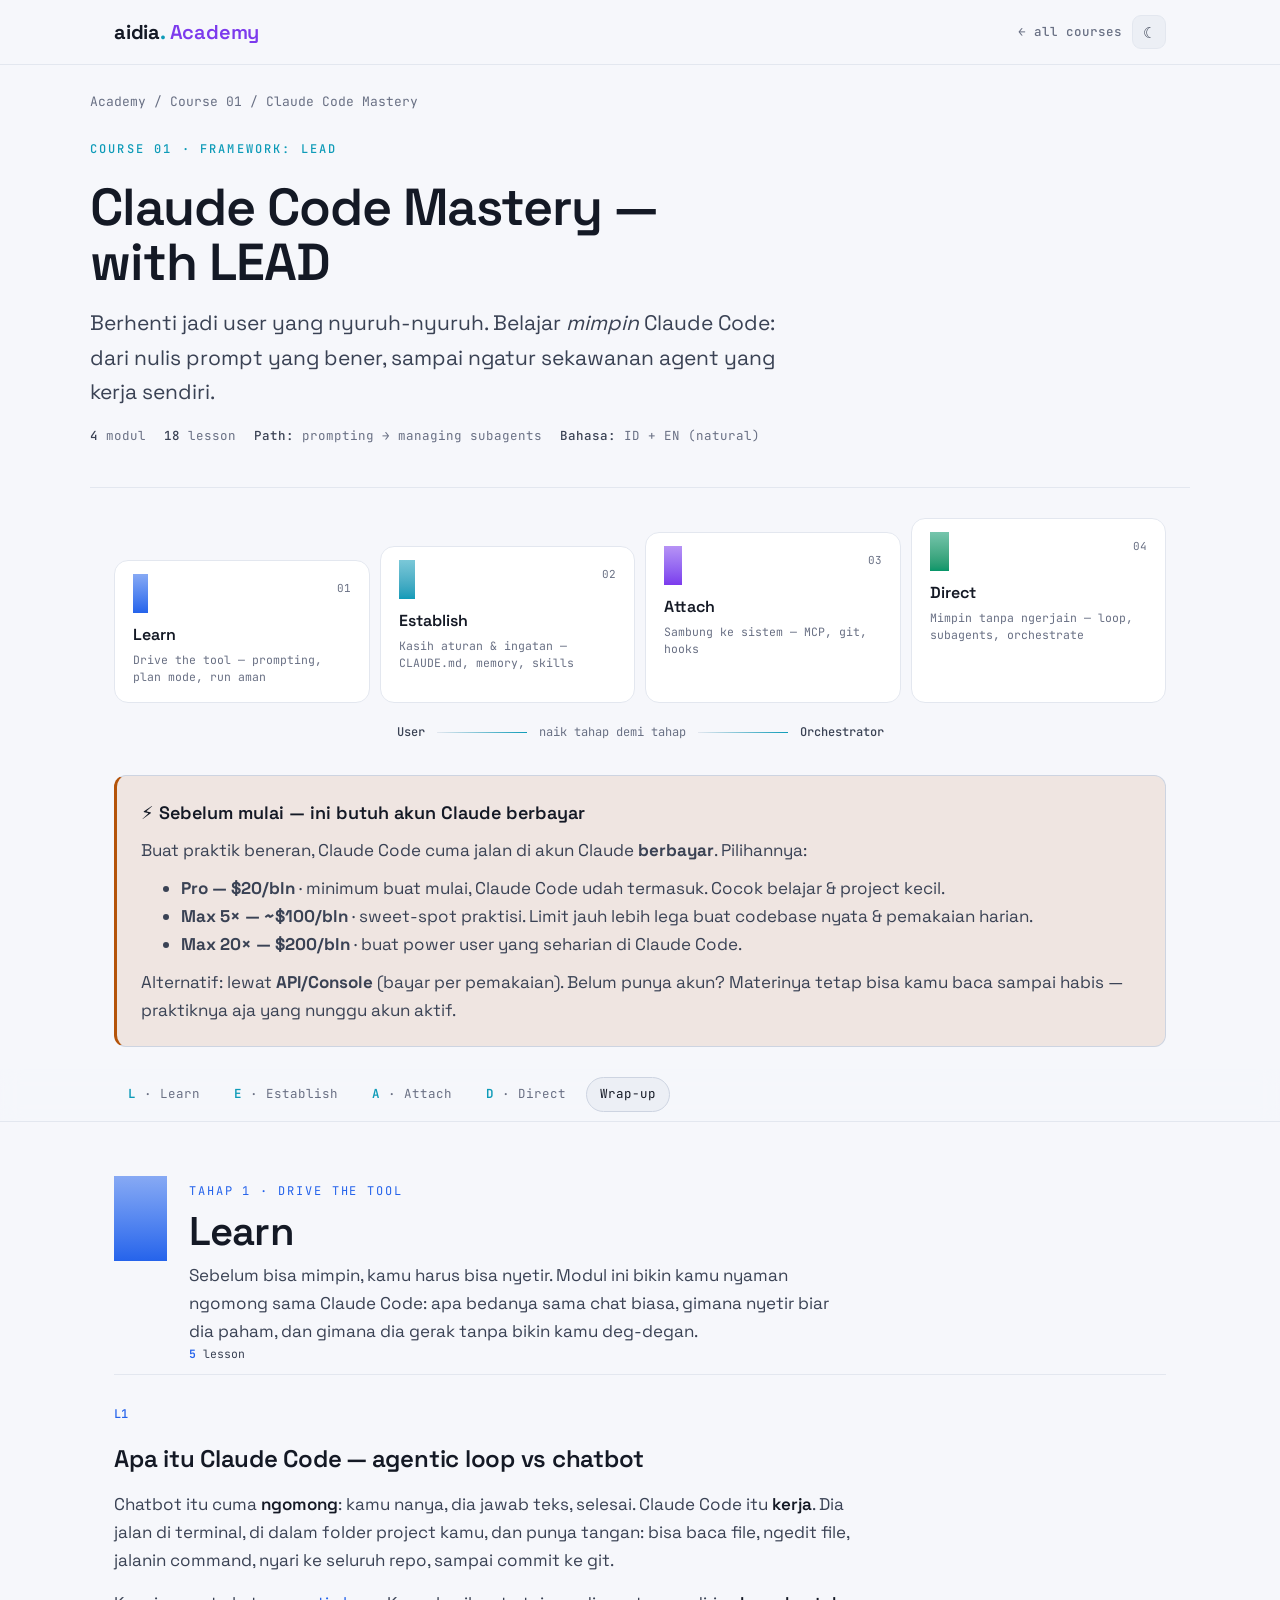
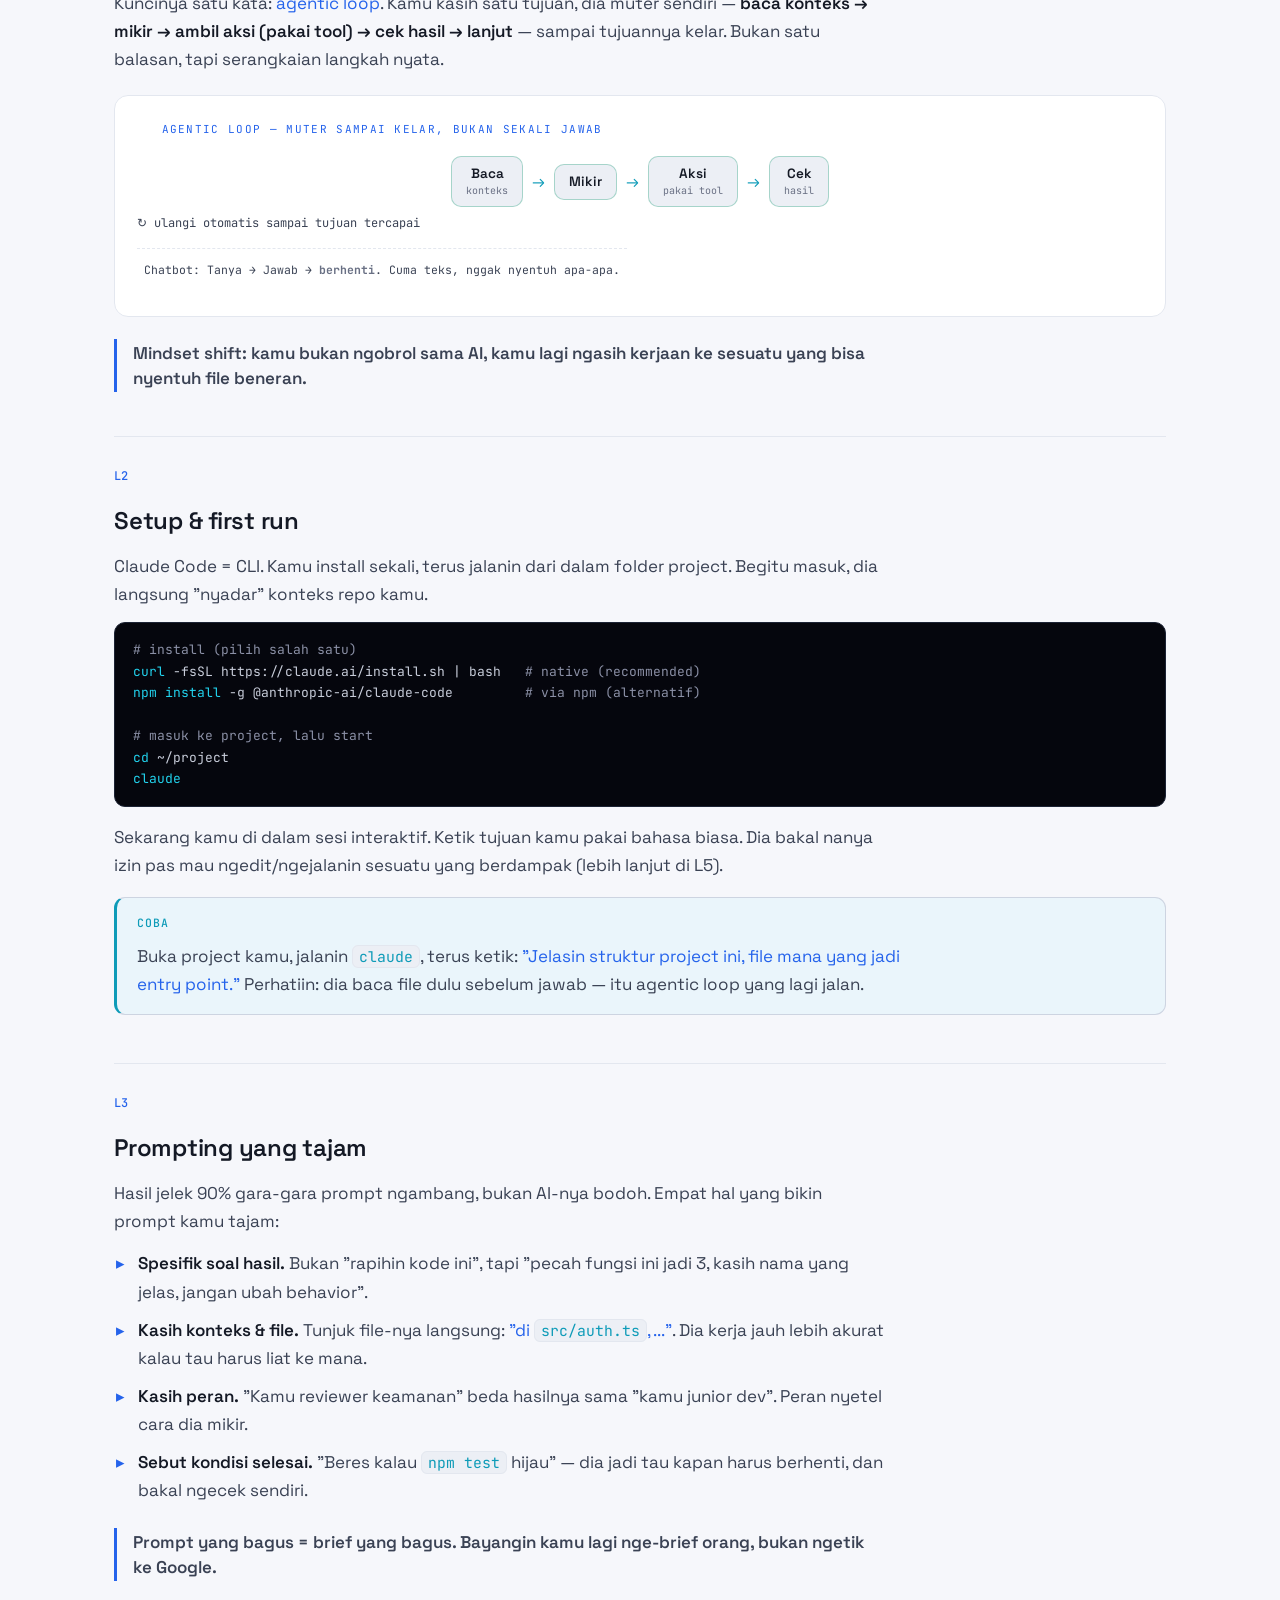
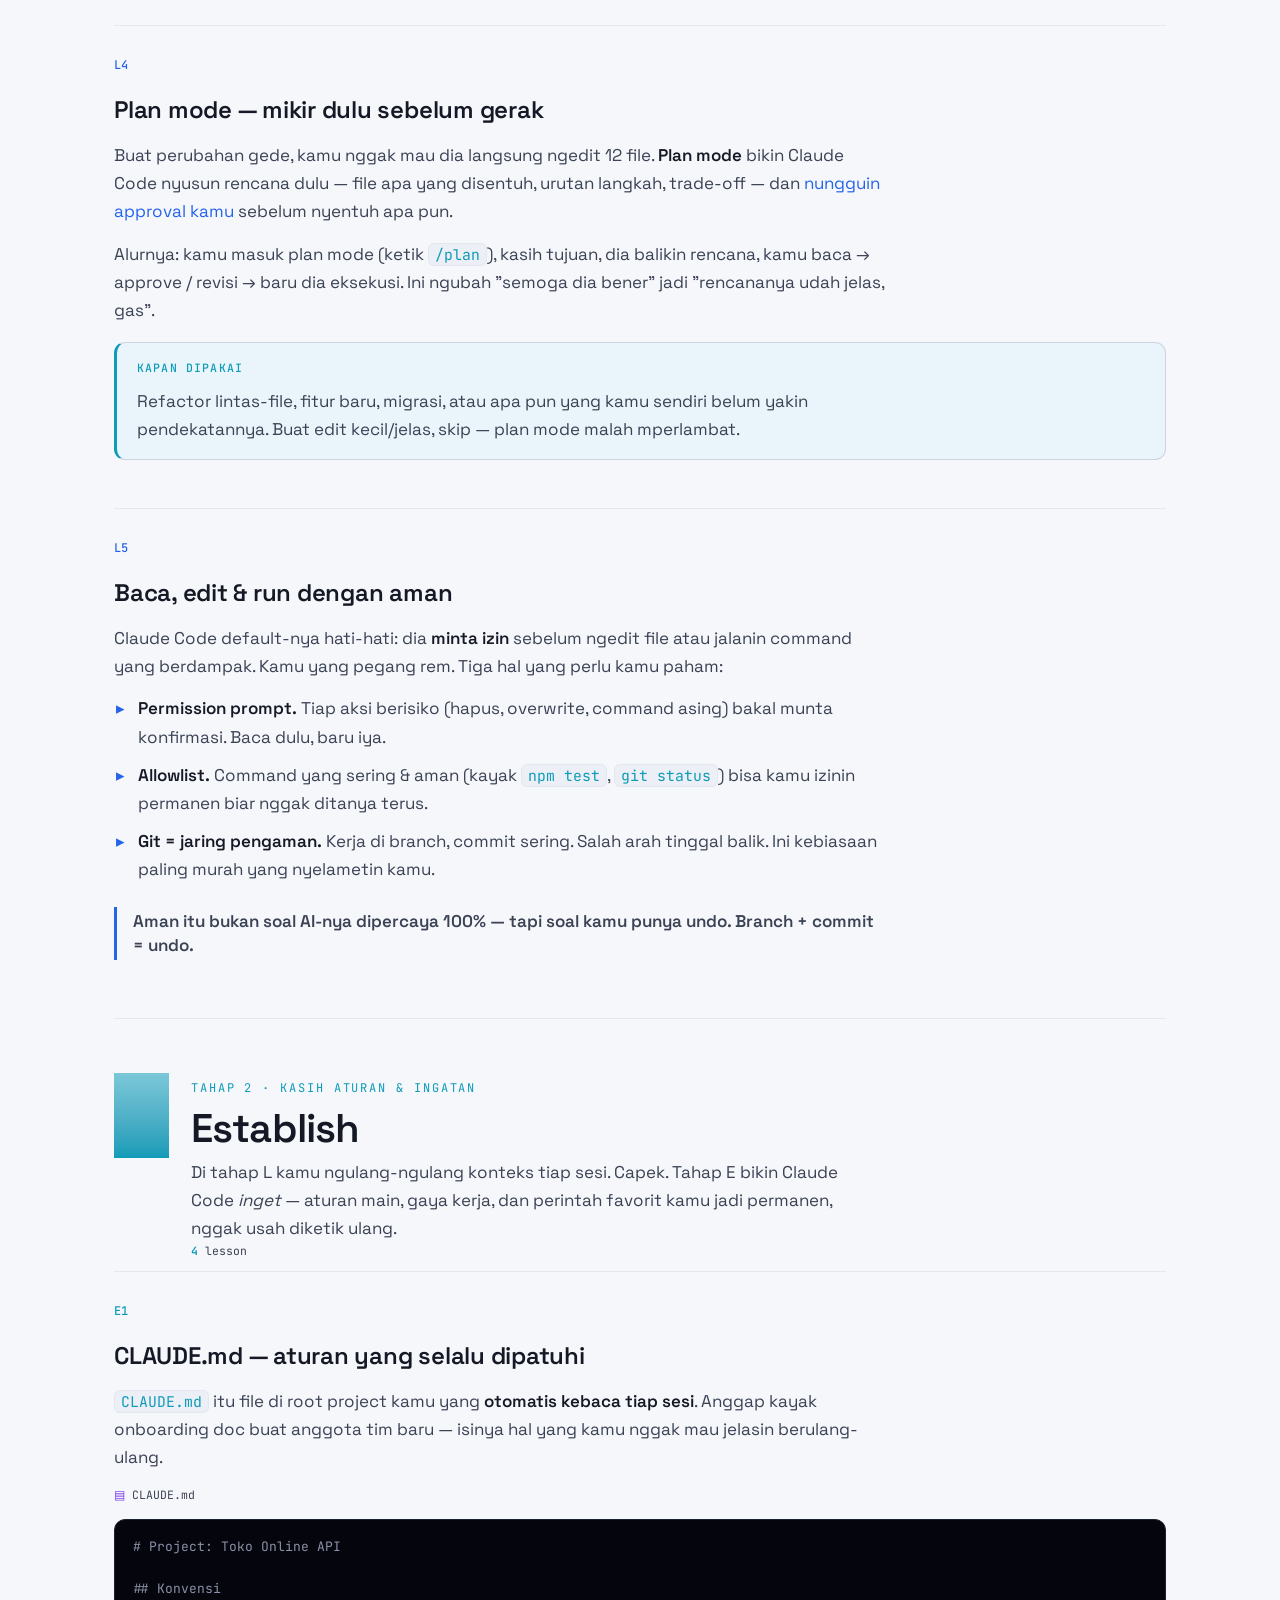
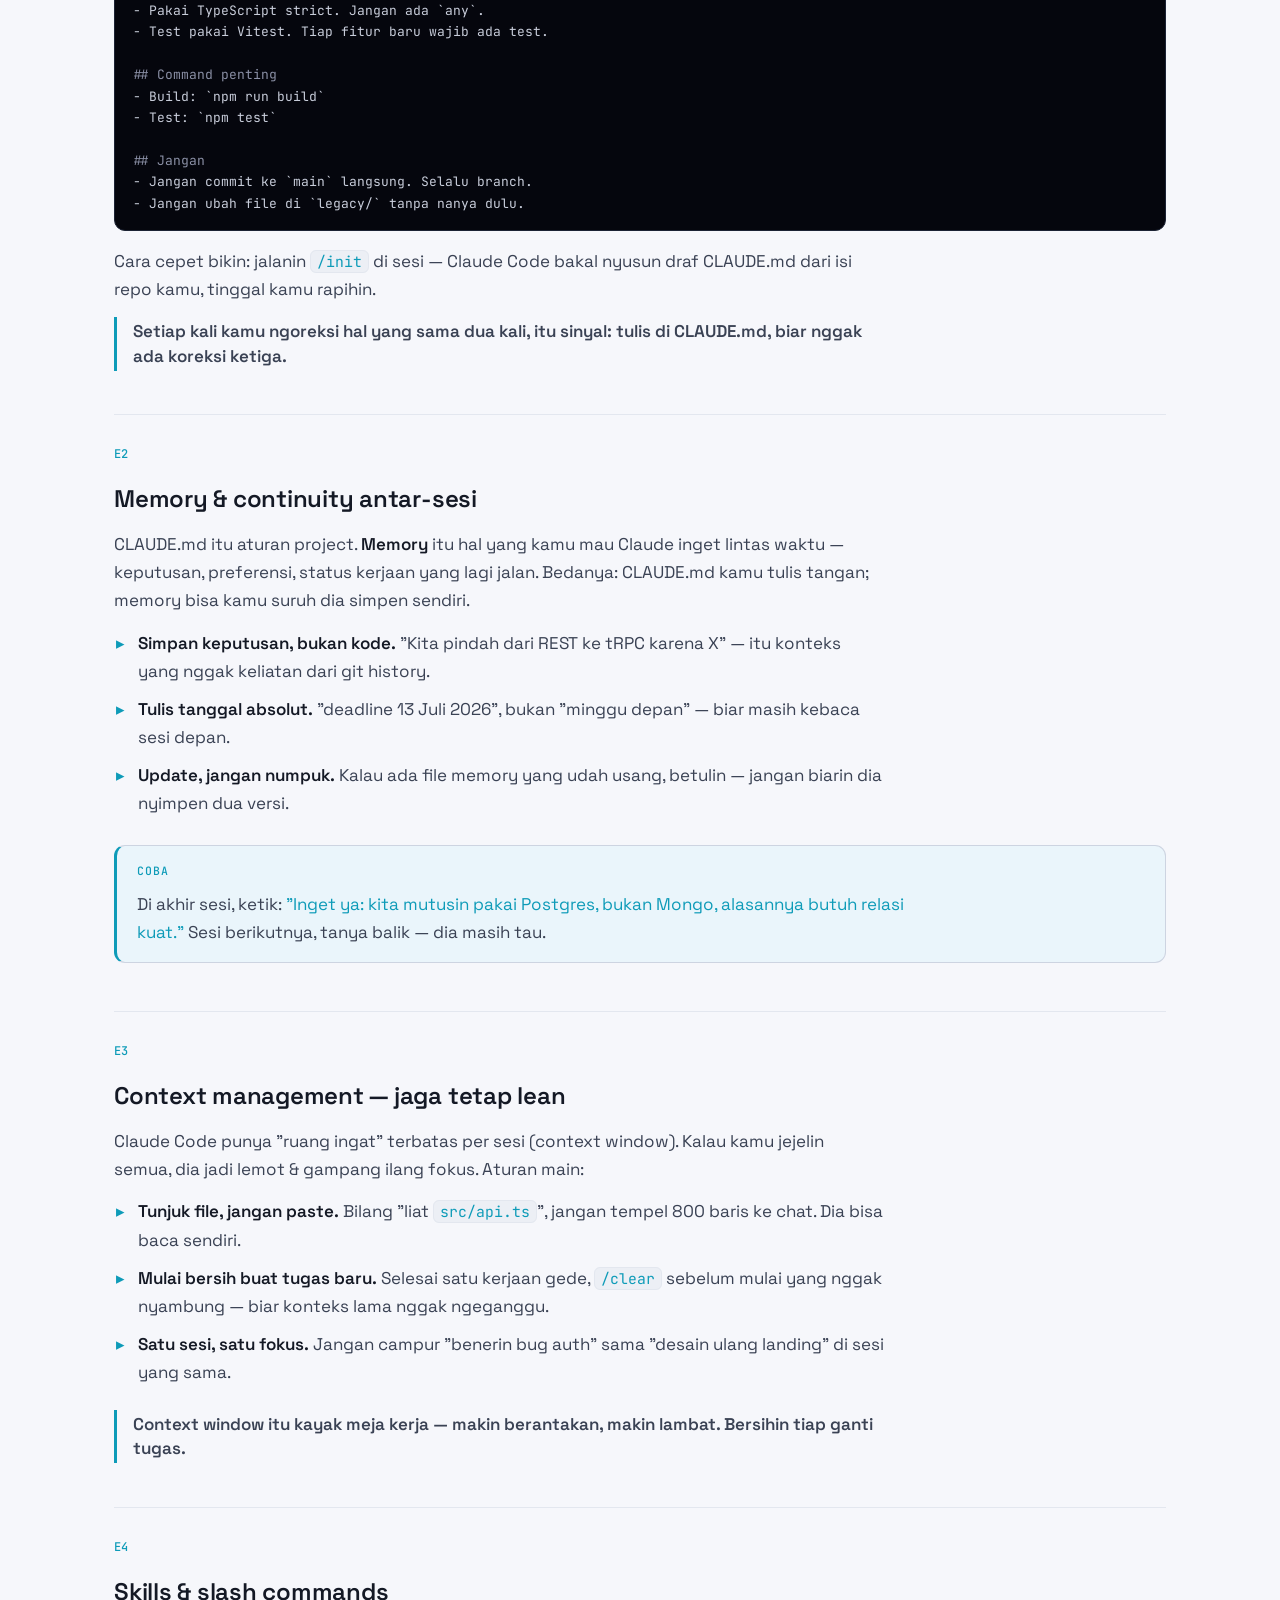
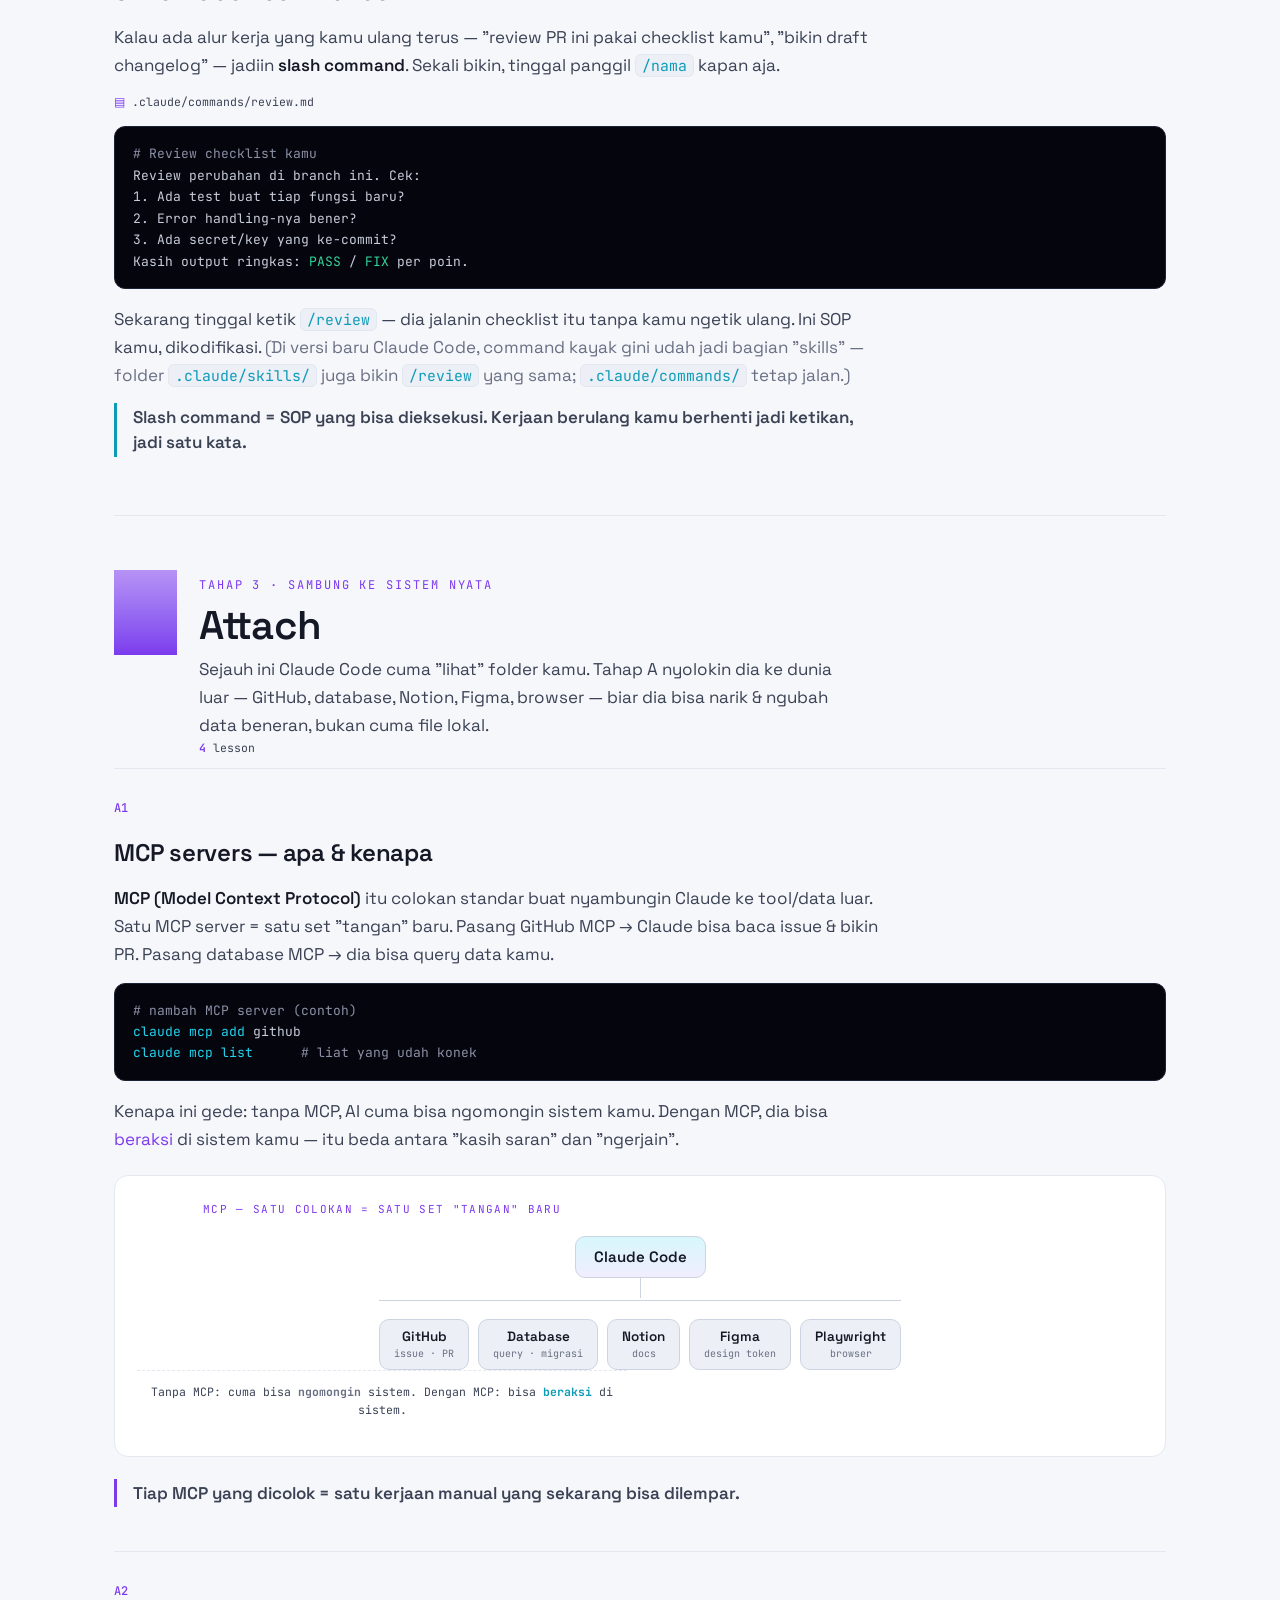
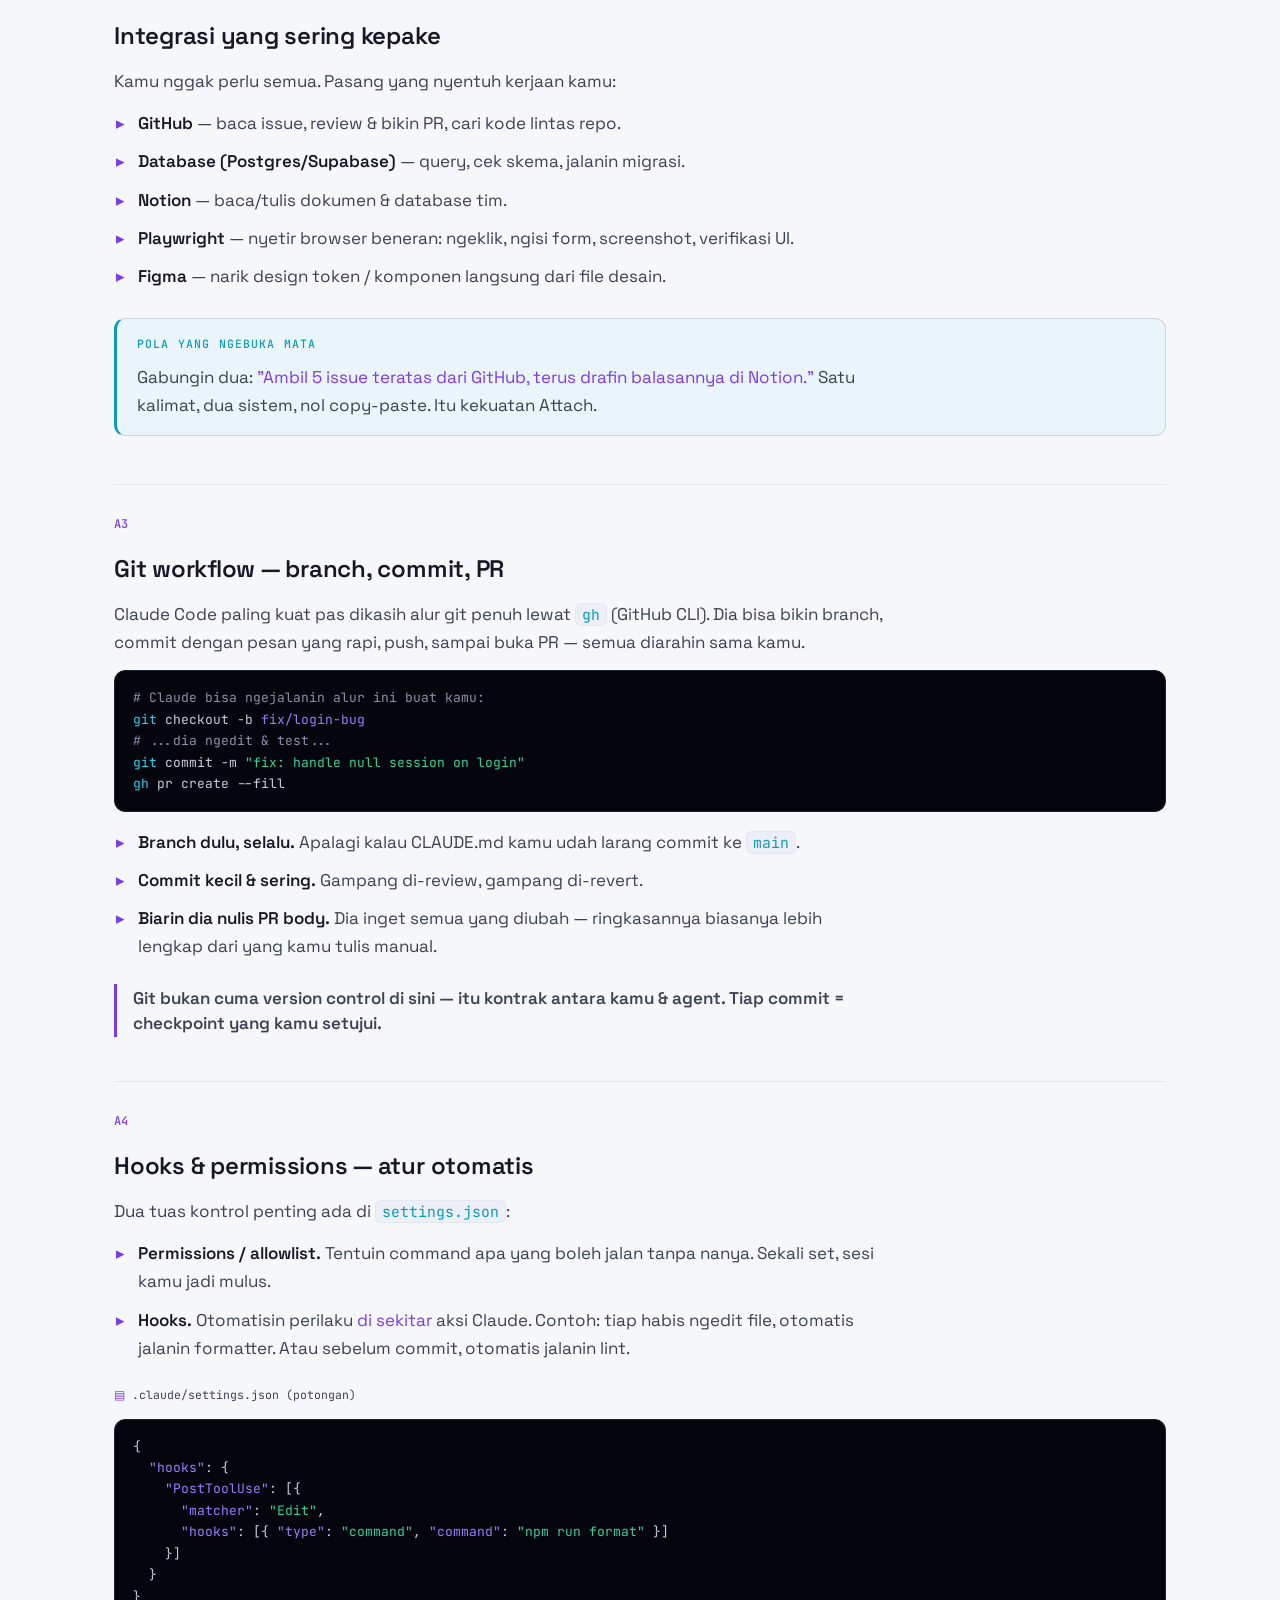
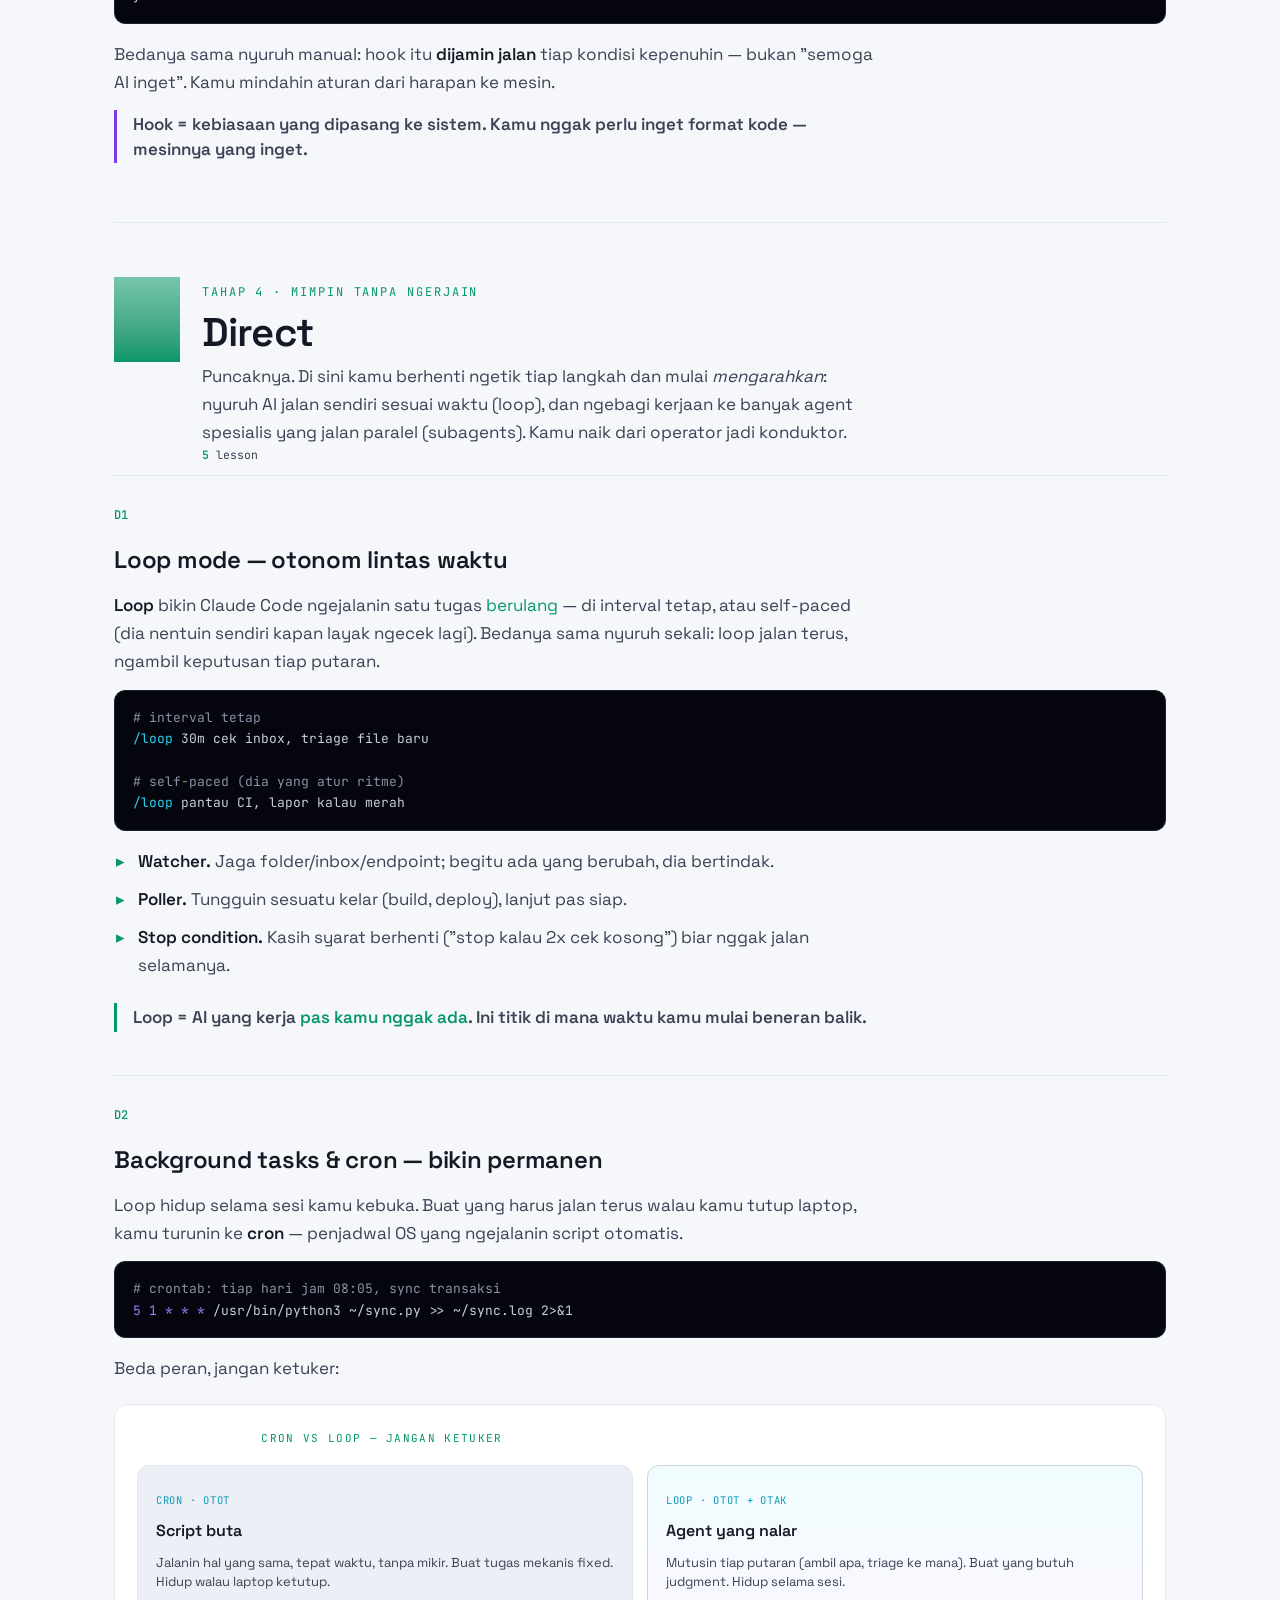
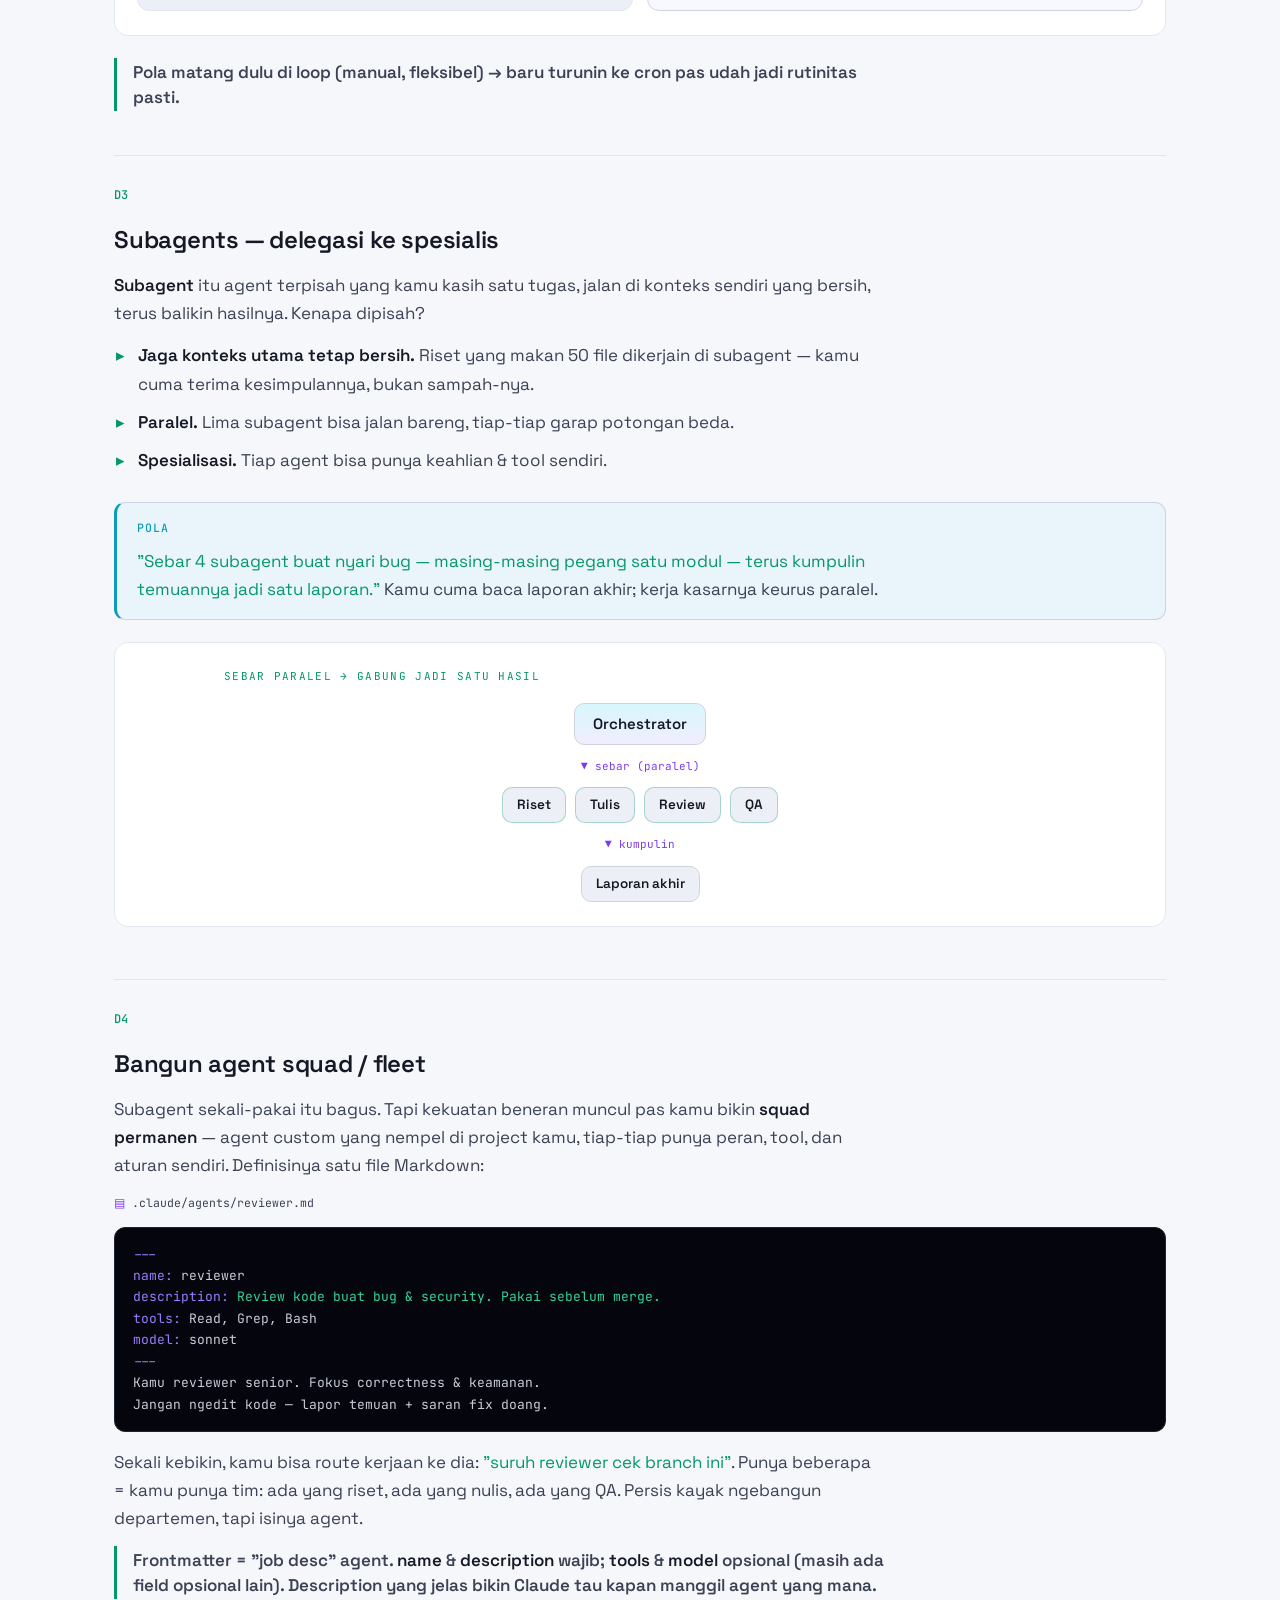
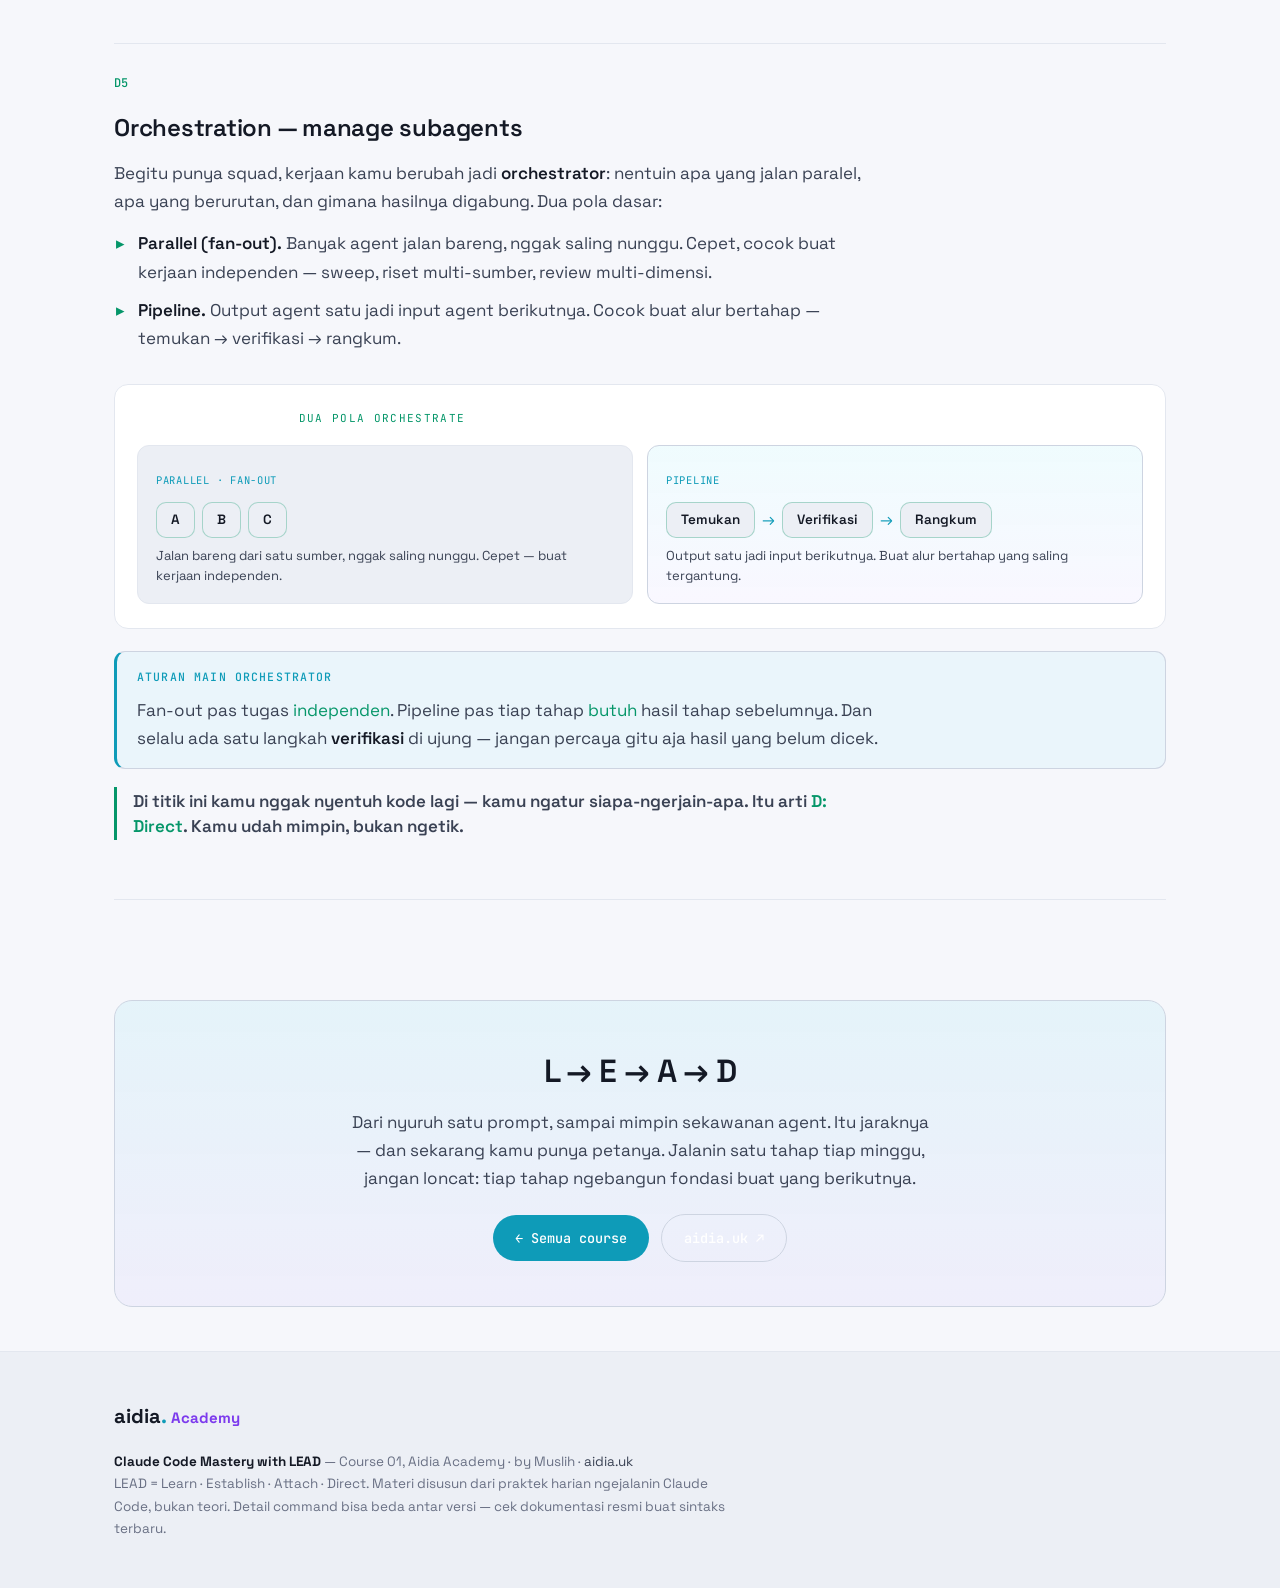
==== commit 36efd6a7: "Add dark/light theme toggle (header button, localStorage persist, system-pref default, FOUC-safe) ac" ====
--- a/claude-code-lead.html
+++ b/claude-code-lead.html
@@ -12,7 +12,8 @@
 <link rel="preconnect" href="https://fonts.googleapis.com">
 <link rel="preconnect" href="https://fonts.gstatic.com" crossorigin>
 <link href="https://fonts.googleapis.com/css2?family=Space+Grotesk:wght@400;500;600;700&family=JetBrains+Mono:wght@400;500&display=swap" rel="stylesheet">
-<link rel="stylesheet" href="style.css?v=3">
+<script>(function(){try{var t=localStorage.getItem('aidia-theme');if(!t)t=(window.matchMedia&&window.matchMedia('(prefers-color-scheme: light)').matches)?'light':'dark';if(t==='light')document.documentElement.setAttribute('data-theme','light');}catch(e){}})();</script>
+<link rel="stylesheet" href="style.css?v=4">
 </head>
 <body>
 <div class="grad-top"></div>
@@ -23,7 +24,10 @@
     <a class="brand" href="index.html">
       <span class="wm">aidia<i>.</i> <b class="acad">Academy</b></span>
     </a>
-    <a class="head-link" href="index.html">← all courses</a>
+    <div class="head-right">
+      <a class="head-link" href="index.html">← all courses</a>
+      <button class="theme-btn" id="themeToggle" type="button" aria-label="Ganti tema terang/gelap"><span class="t-sun">☀</span><span class="t-moon">☾</span></button>
+    </div>
   </div>
 </header>
 
@@ -104,7 +108,7 @@
         <span class="node cy">Cek<small>hasil</small></span>
       </div>
       <p class="loopback">↻ ulangi otomatis sampai tujuan tercapai</p>
-      <p class="dnote">Chatbot: Tanya → Jawab → <b style="color:#8b90a6">berhenti</b>. Cuma teks, nggak nyentuh apa-apa.</p>
+      <p class="dnote">Chatbot: Tanya → Jawab → <b style="color:var(--muted)">berhenti</b>. Cuma teks, nggak nyentuh apa-apa.</p>
     </div>
     <p class="takeaway">Mindset shift: kamu bukan ngobrol sama AI, kamu lagi ngasih kerjaan ke sesuatu yang bisa nyentuh file beneran.</p>
   </div>
@@ -274,7 +278,7 @@
           <span class="node">Playwright<small>browser</small></span>
         </div>
       </div>
-      <p class="dnote">Tanpa MCP: cuma bisa <b style="color:#8b90a6">ngomongin</b> sistem. Dengan MCP: bisa <b style="color:#22d3ee">beraksi</b> di sistem.</p>
+      <p class="dnote">Tanpa MCP: cuma bisa <b style="color:var(--muted)">ngomongin</b> sistem. Dengan MCP: bisa <b style="color:var(--cyan)">beraksi</b> di sistem.</p>
     </div>
     <p class="takeaway">Tiap MCP yang dicolok = satu kerjaan manual yang sekarang bisa dilempar.</p>
   </div>
@@ -566,5 +570,18 @@
   </div>
 </footer>
 
+<script>
+(function(){
+  var btn=document.getElementById('themeToggle');
+  if(!btn)return;
+  btn.addEventListener('click',function(){
+    var light=document.documentElement.getAttribute('data-theme')==='light';
+    if(light){document.documentElement.removeAttribute('data-theme');}
+    else{document.documentElement.setAttribute('data-theme','light');}
+    try{localStorage.setItem('aidia-theme',light?'dark':'light');}catch(e){}
+  });
+})();
+</script>
+
 </body>
 </html>
--- a/style.css
+++ b/style.css
@@ -434,3 +434,44 @@
   .reading-progress{display:none}
   body.anim .grad-top{opacity:1}
 }
+
+/* ============================================================
+   THEME — light mode. Default = dark (:root tokens above).
+   <html data-theme="light"> flips the token values.
+   ============================================================ */
+:root{color-scheme:dark}
+[data-theme="light"]{
+  color-scheme:light;
+  --bg:#f6f7fb; --bg-2:#eceff5; --card:#ffffff; --card-2:#f2f5fa;
+  --text:#141925; --text-soft:#3a4254; --muted:#697084;
+  --line:#e3e7ef; --line-strong:#cdd4e1;
+  --blue:#2563eb; --cyan:#0e9bb8; --violet:#7c3aed;
+  --ok:#059669; --ok-bg:rgba(5,150,105,.10); --ok-line:rgba(5,150,105,.30);
+  --warn:#b45309; --warn-bg:rgba(180,83,9,.10); --warn-line:rgba(180,83,9,.28);
+  --grad:linear-gradient(90deg,#2563eb,#0e9bb8,#7c3aed);
+  --shadow:0 1px 2px rgba(20,25,40,.06), 0 12px 36px rgba(20,25,40,.10);
+}
+/* sticky surfaces (were hardcoded dark) */
+[data-theme="light"] .site-head{background:rgba(246,247,251,.85)}
+[data-theme="light"] .mod-nav{background:rgba(246,247,251,.9)}
+/* per-module accents → readable-on-light variants */
+[data-theme="light"] #L,[data-theme="light"] .ladder a:nth-child(1){--mc:#2563eb}
+[data-theme="light"] #E,[data-theme="light"] .ladder a:nth-child(2){--mc:#0e9bb8}
+[data-theme="light"] #A,[data-theme="light"] .ladder a:nth-child(3){--mc:#7c3aed}
+[data-theme="light"] #D,[data-theme="light"] .ladder a:nth-child(4){--mc:#059669}
+/* code block = always-dark terminal island; re-pin syntax bright in light */
+[data-theme="light"] pre{color:#c8cdda;border-color:#1c2334}
+[data-theme="light"] pre .c{color:#8b90a6}
+[data-theme="light"] pre .k{color:#22d3ee}
+[data-theme="light"] pre .s{color:#34d399}
+[data-theme="light"] pre .v{color:#9a7dff}
+[data-theme="light"] .cta-band .btn{color:#fff}
+
+/* theme toggle button */
+.head-right{display:flex;align-items:center;gap:10px}
+.theme-btn{display:inline-flex;align-items:center;justify-content:center;width:34px;height:34px;border-radius:9px;border:1px solid var(--line);background:var(--bg-2);color:var(--text-soft);cursor:pointer;font-size:15px;line-height:1;padding:0;transition:border-color .15s,color .15s,background .15s}
+.theme-btn:hover{color:var(--text);border-color:var(--line-strong)}
+.theme-btn .t-moon{display:none}
+[data-theme="light"] .theme-btn .t-sun{display:none}
+[data-theme="light"] .theme-btn .t-moon{display:inline}
+body{transition:background-color .25s ease,color .25s ease}
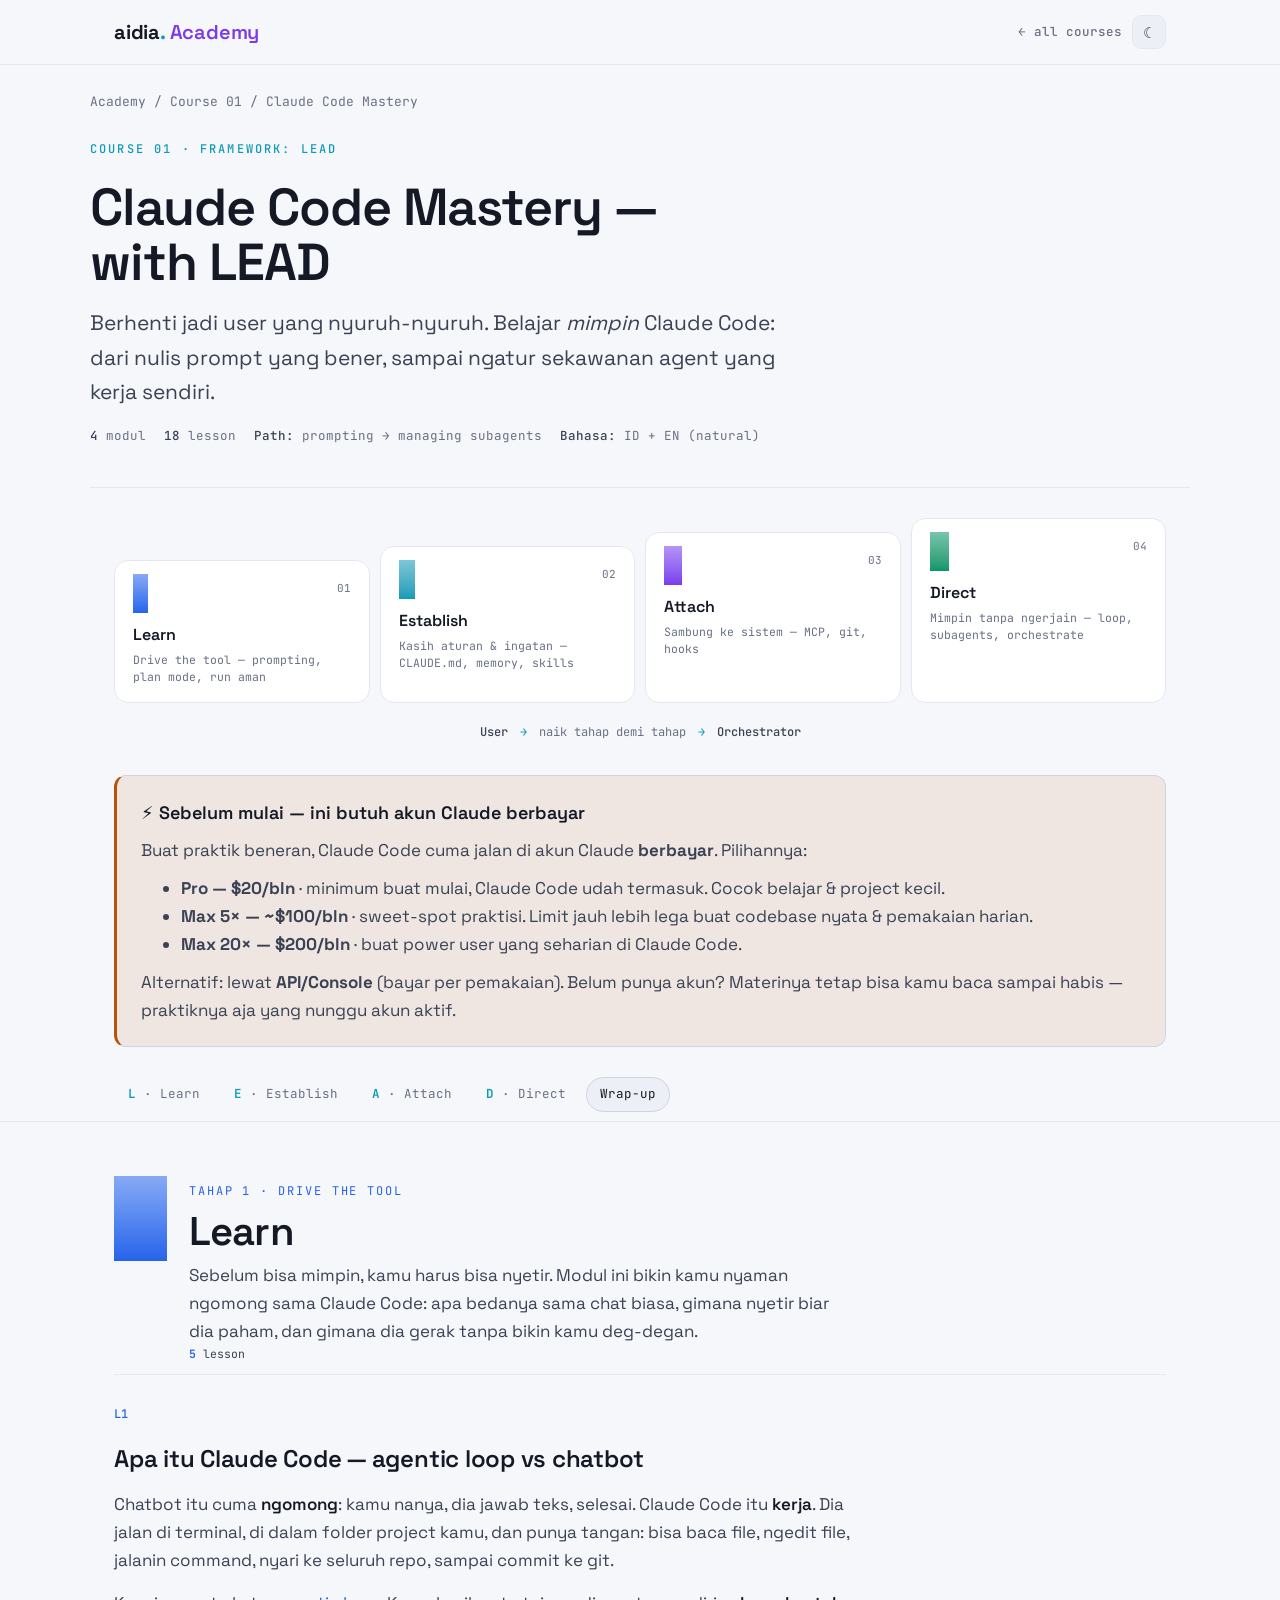
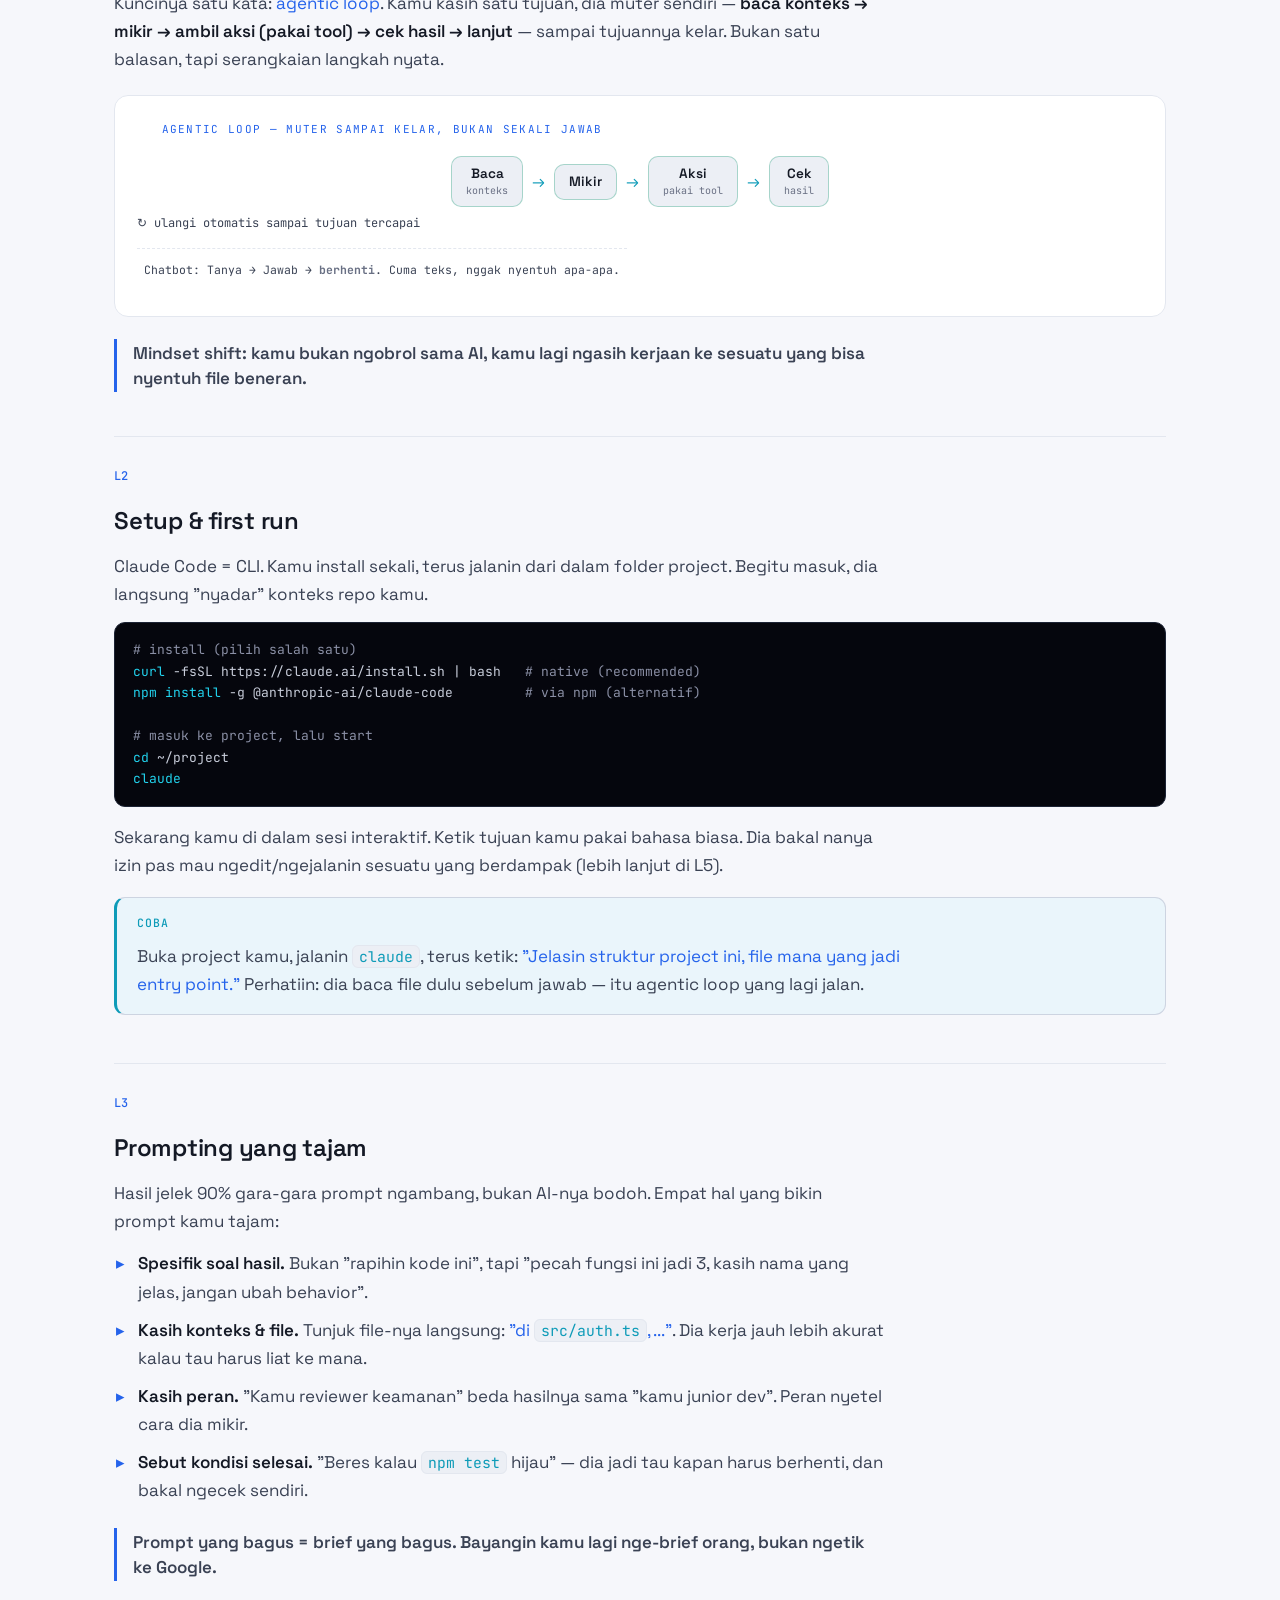
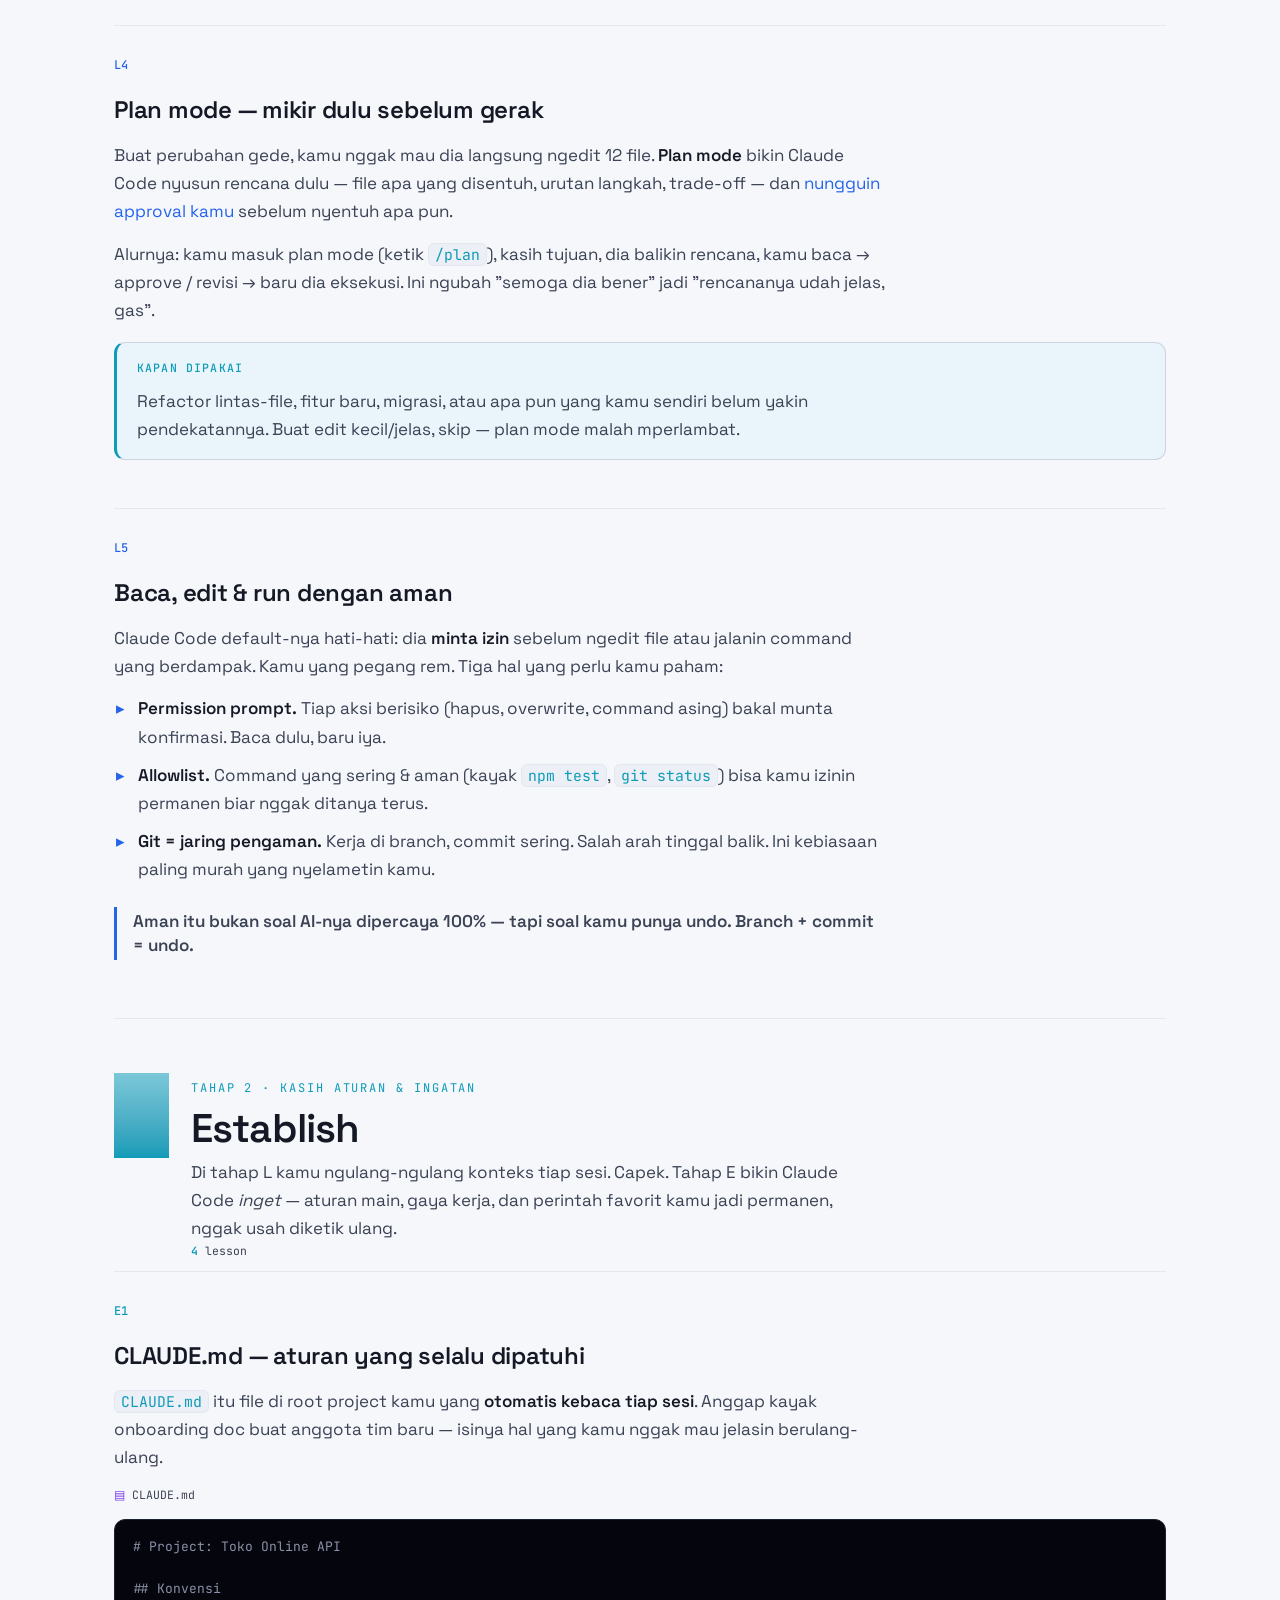
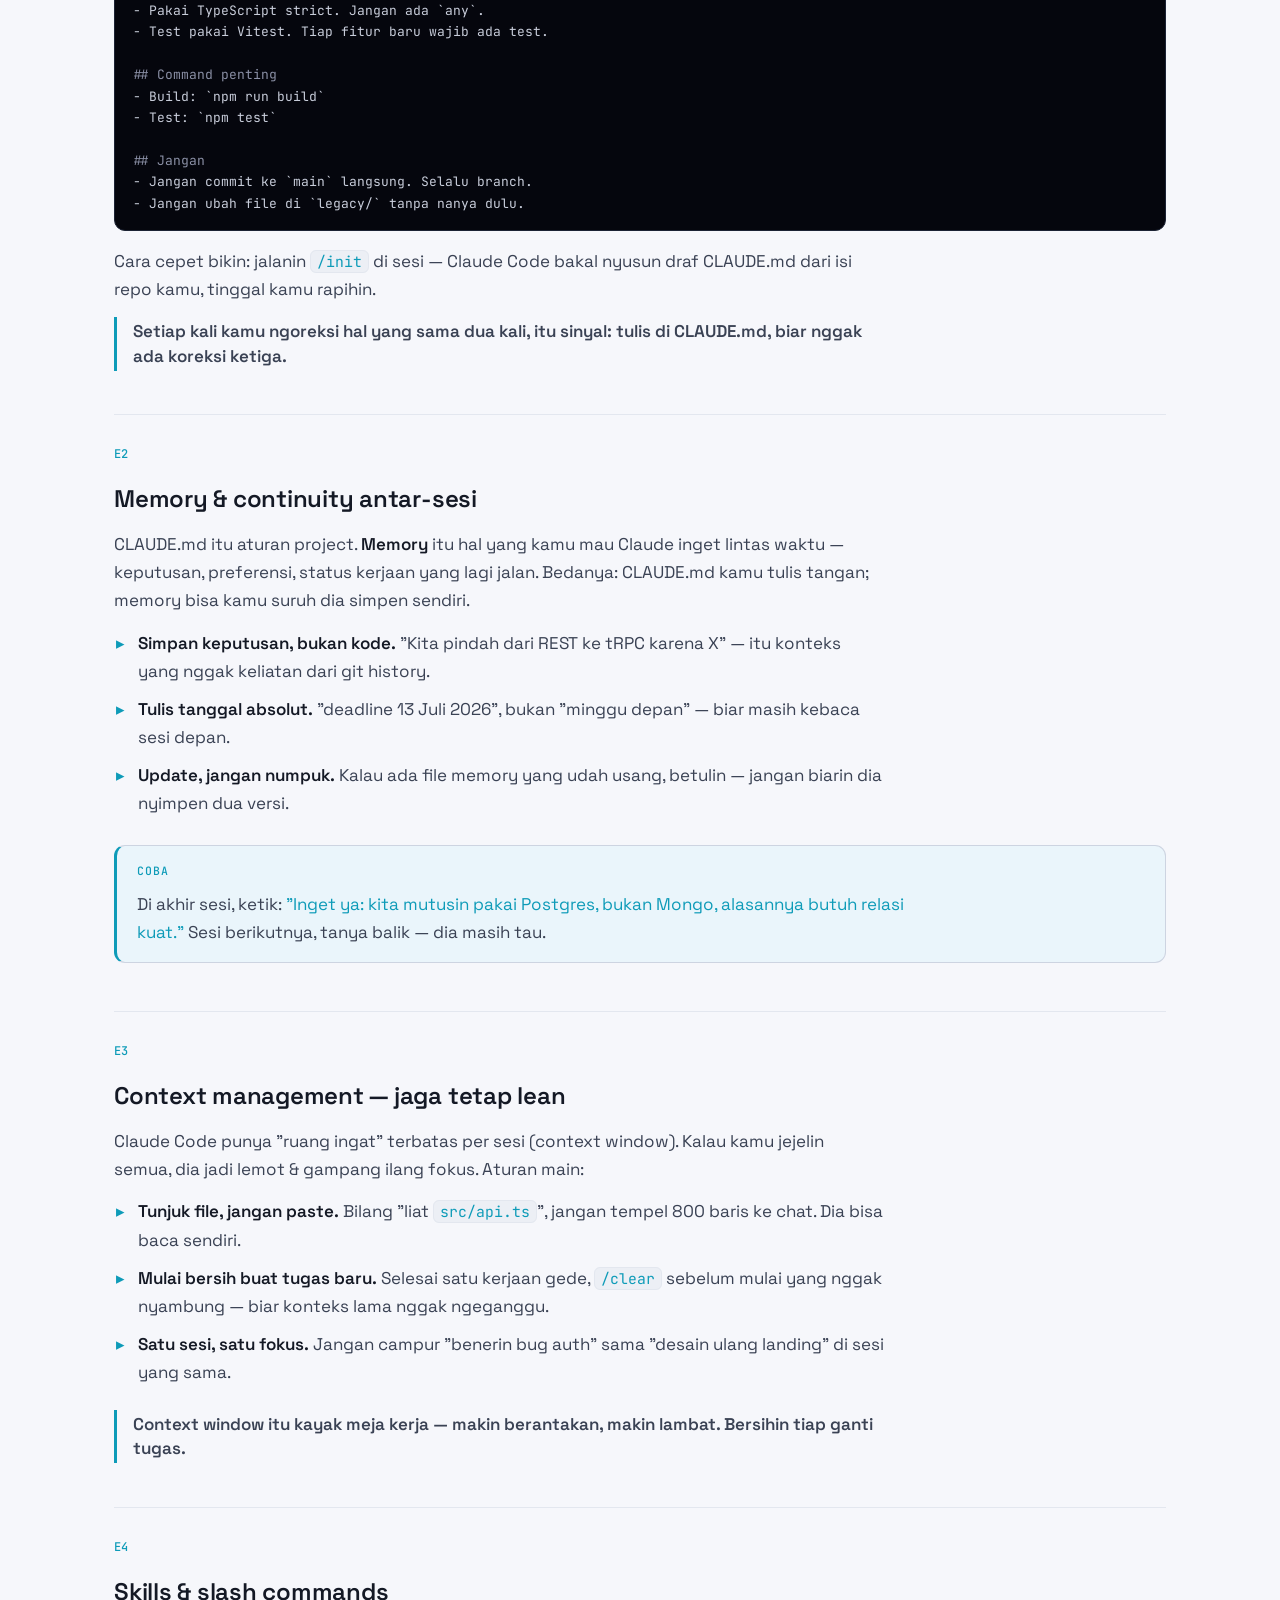
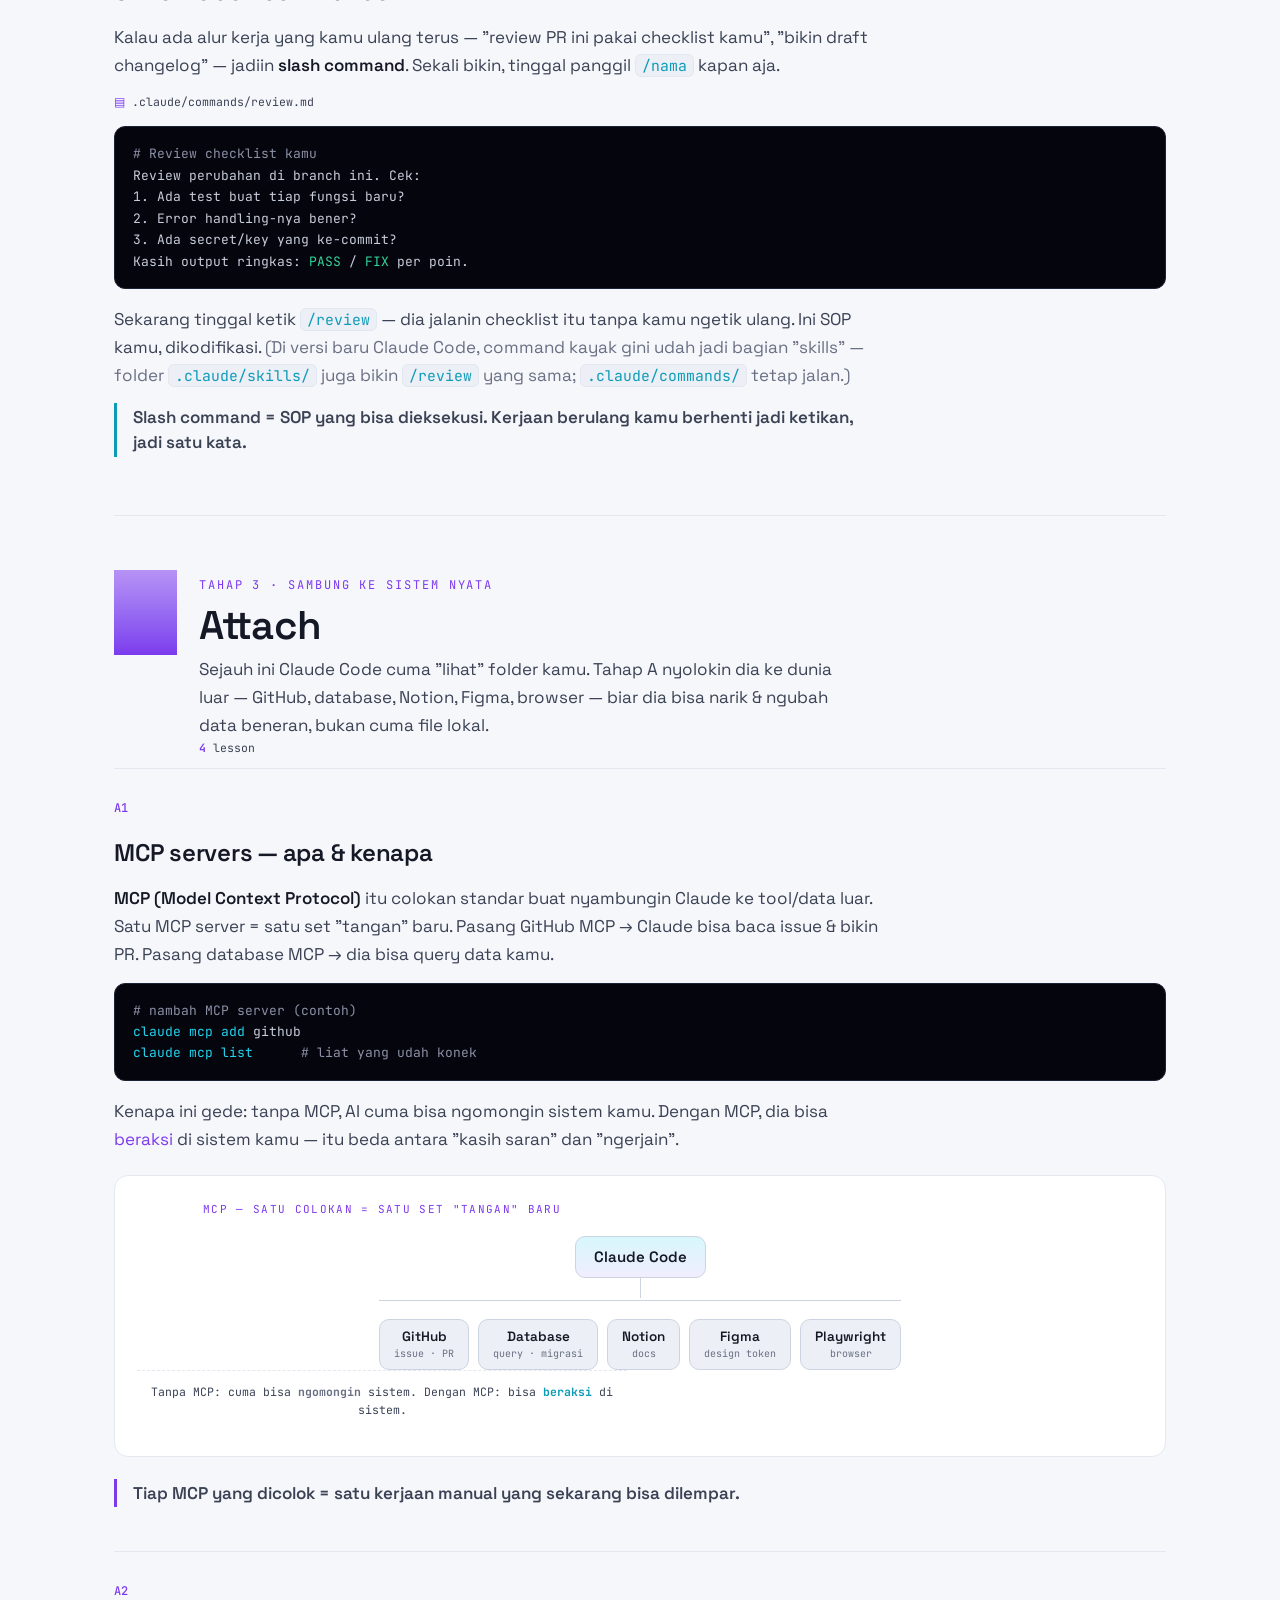
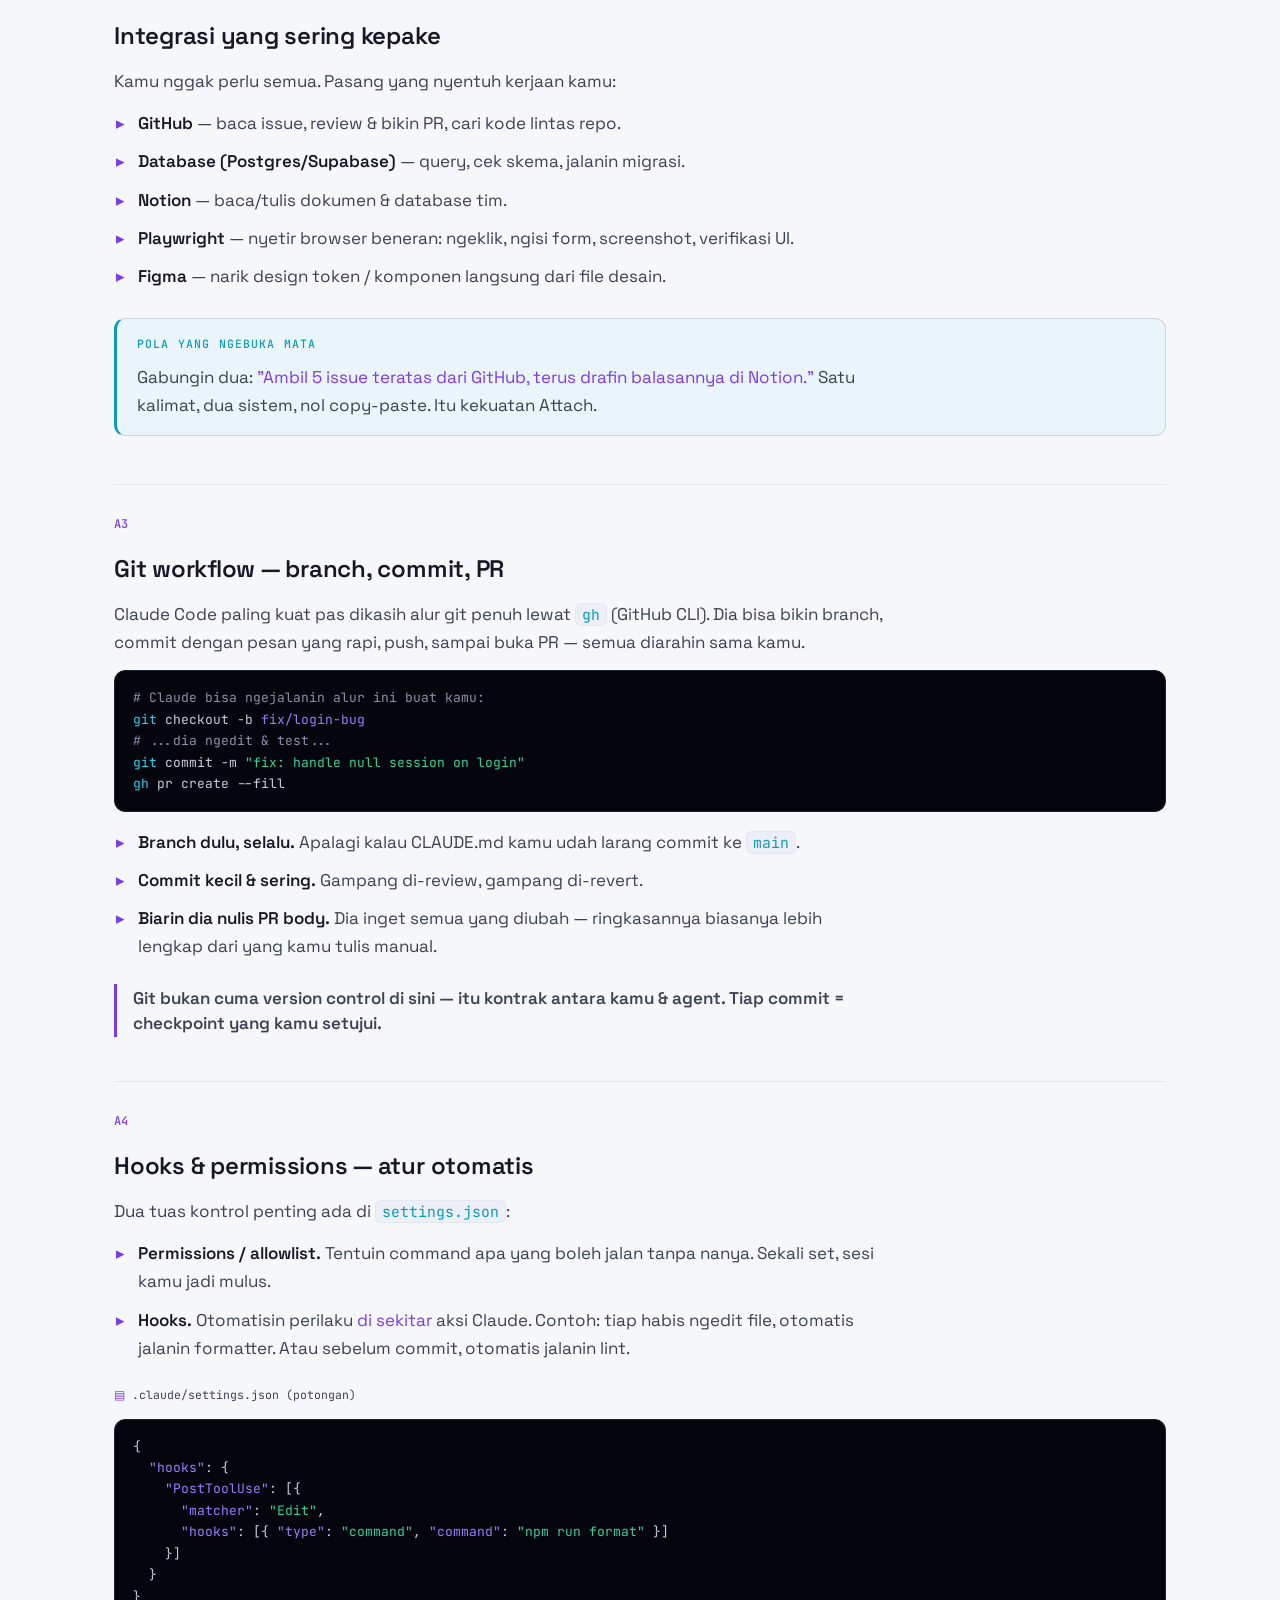
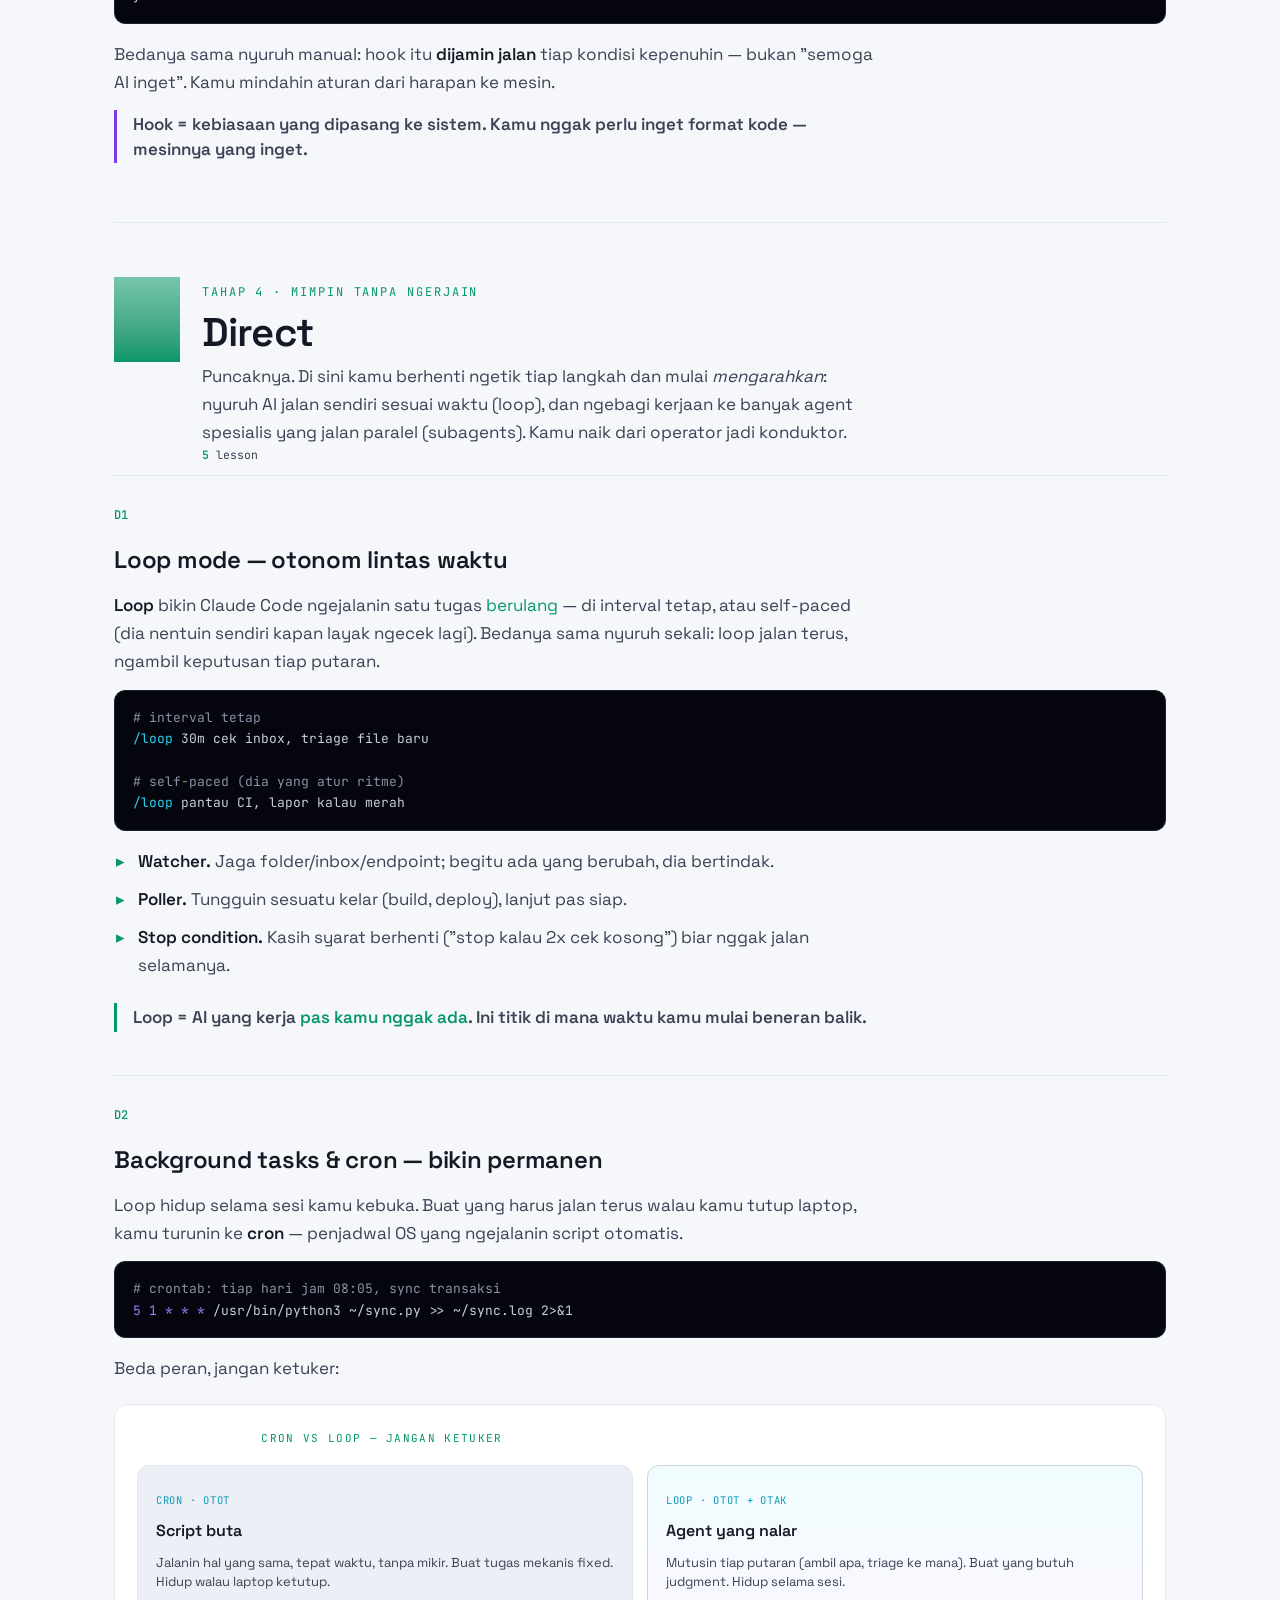
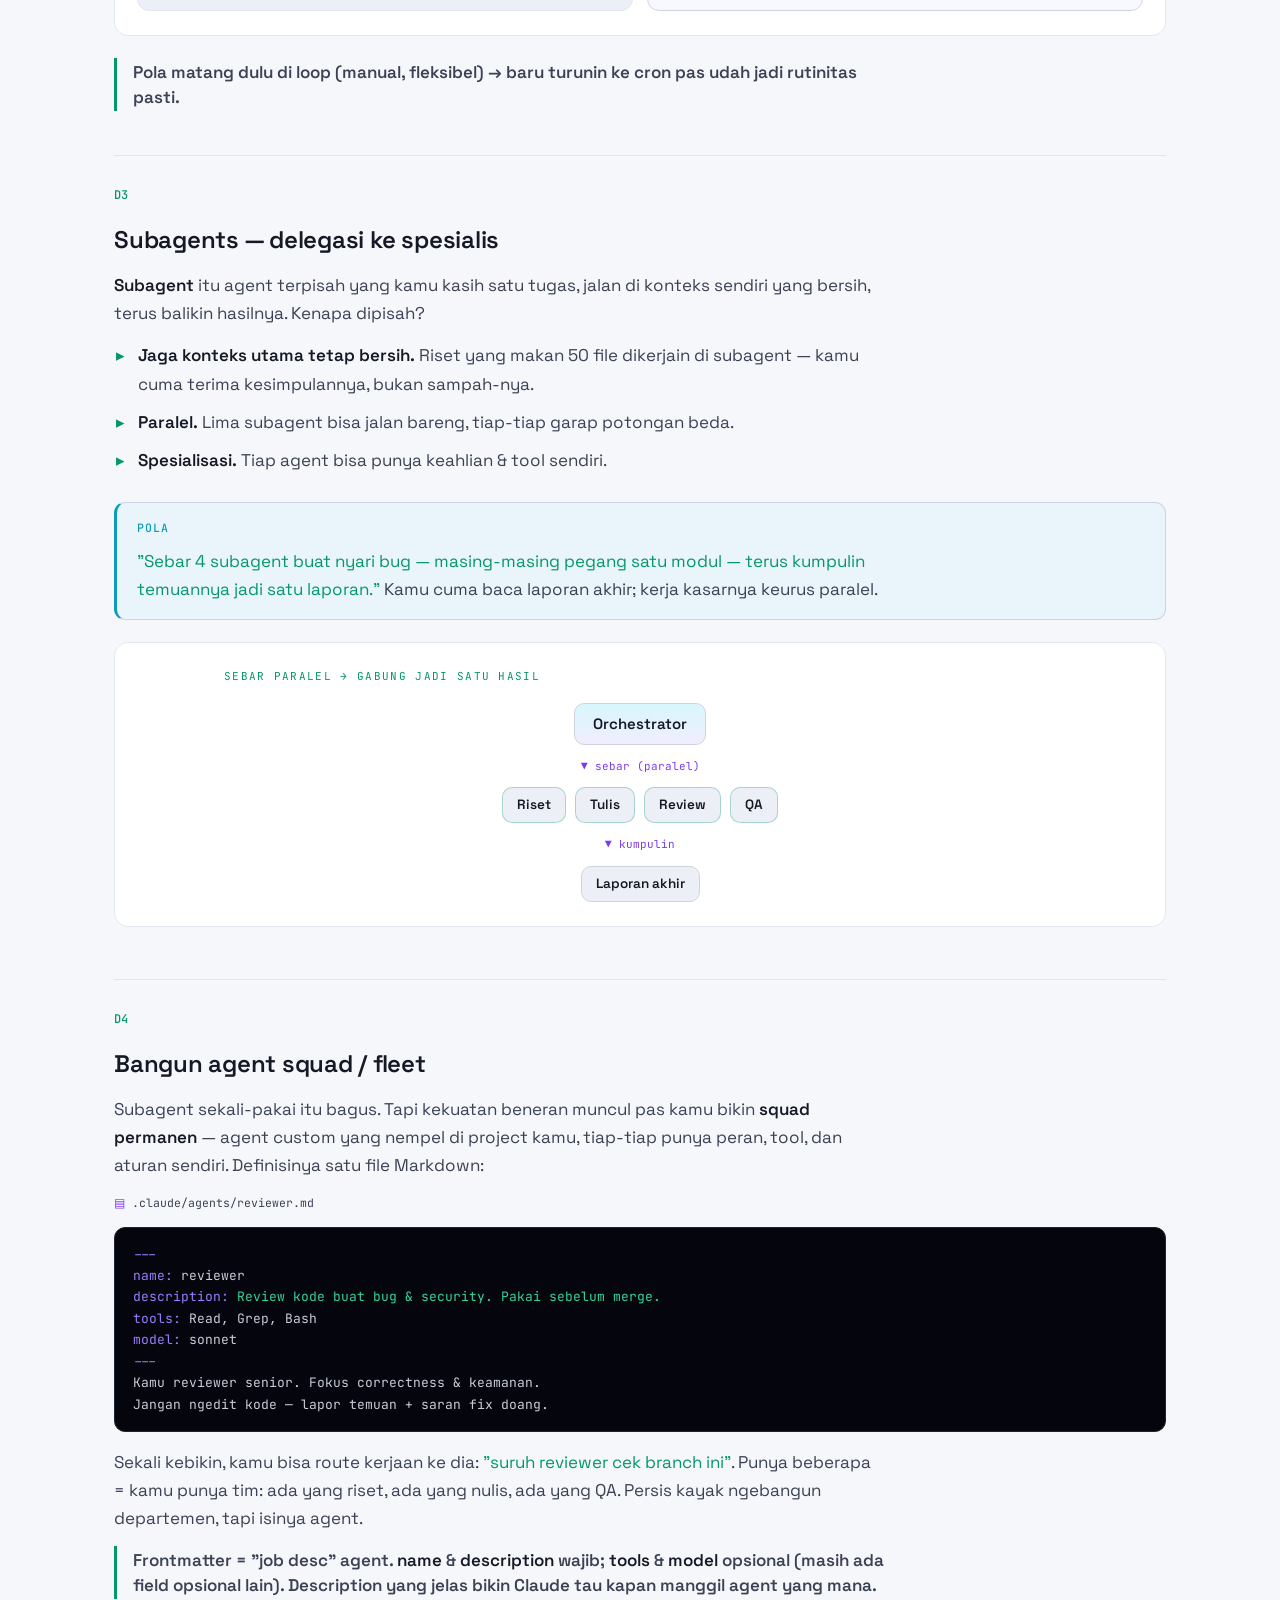
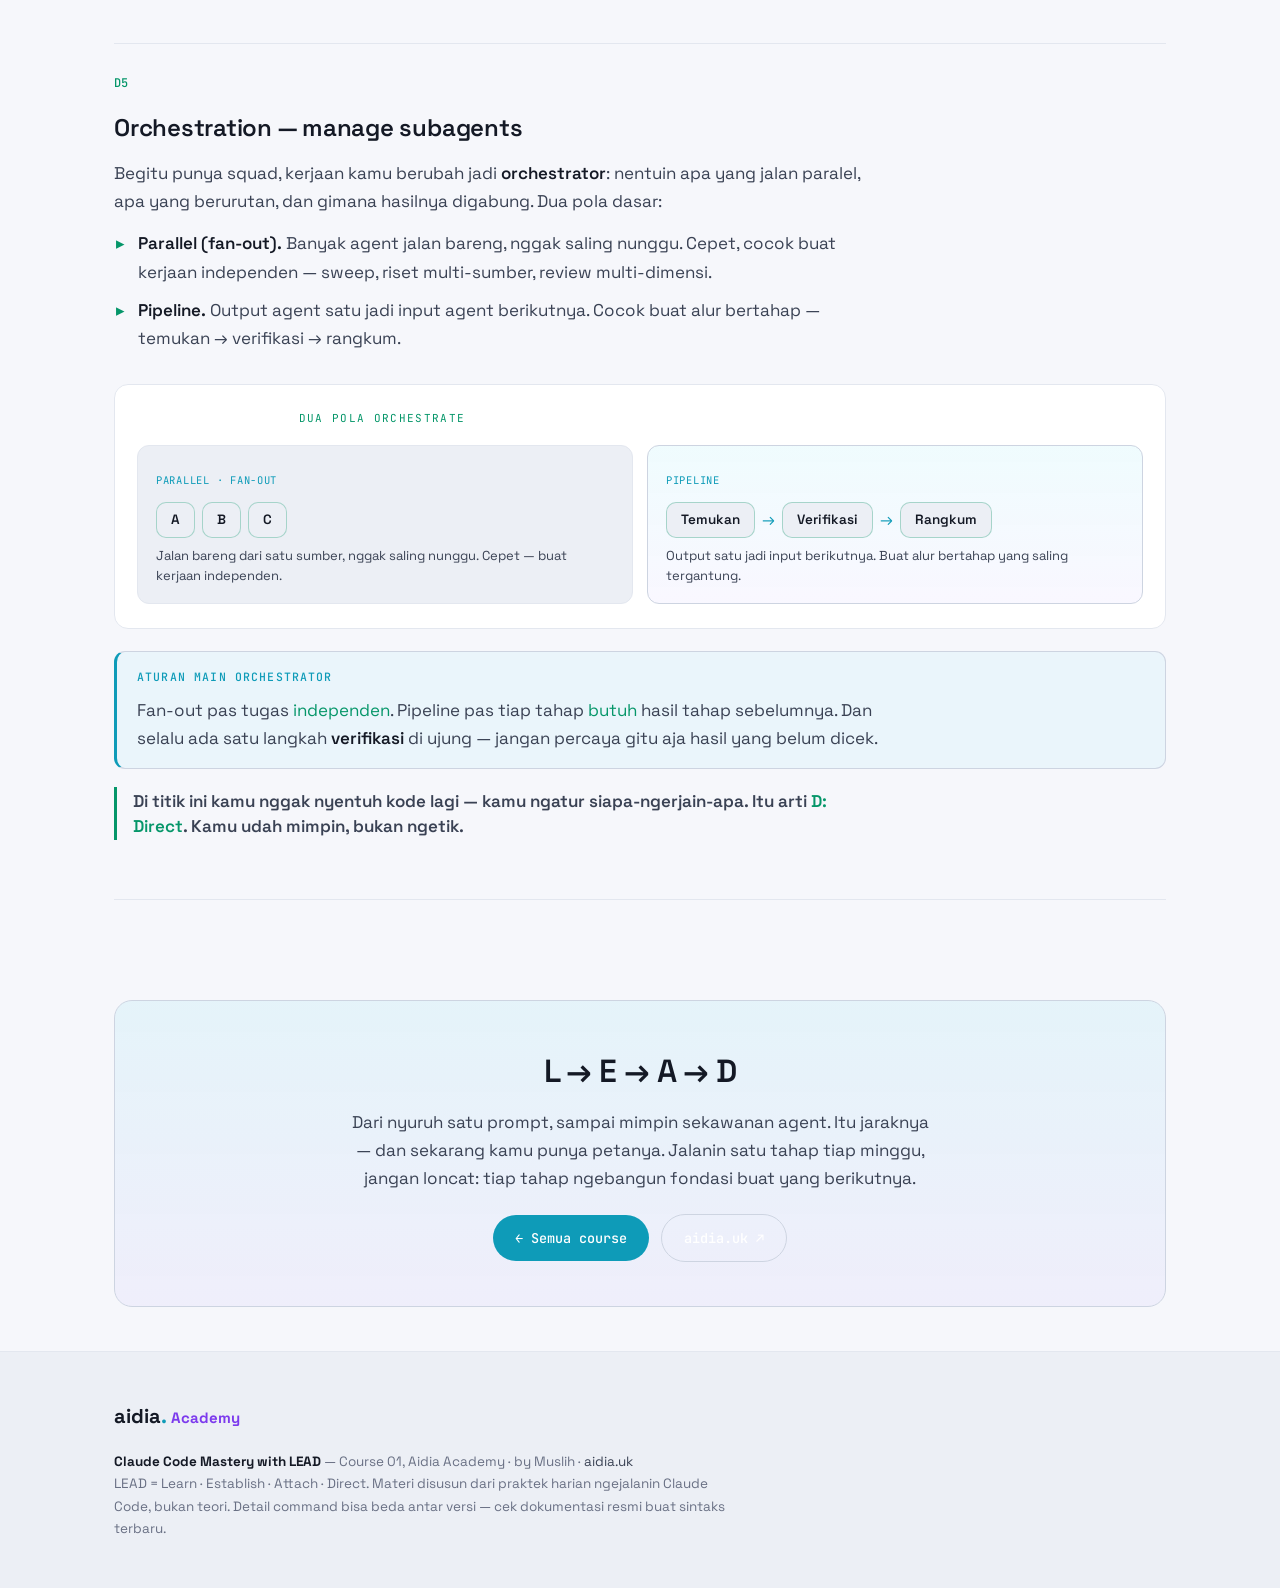
==== commit a8d7a6dc: "Mobile tidy: ladder-cap arrows (clean wrap), agentic loop stacks vertical on phones; v5 cache-bust C" ====
--- a/claude-code-lead.html
+++ b/claude-code-lead.html
@@ -13,7 +13,7 @@
 <link rel="preconnect" href="https://fonts.gstatic.com" crossorigin>
 <link href="https://fonts.googleapis.com/css2?family=Space+Grotesk:wght@400;500;600;700&family=JetBrains+Mono:wght@400;500&display=swap" rel="stylesheet">
 <script>(function(){try{var t=localStorage.getItem('aidia-theme');if(!t)t=(window.matchMedia&&window.matchMedia('(prefers-color-scheme: light)').matches)?'light':'dark';if(t==='light')document.documentElement.setAttribute('data-theme','light');}catch(e){}})();</script>
-<link rel="stylesheet" href="style.css?v=4">
+<link rel="stylesheet" href="style.css?v=5">
 </head>
 <body>
 <div class="grad-top"></div>
@@ -54,7 +54,7 @@
       <a href="#A"><span class="step-n">03</span><span class="L">A</span><b>Attach</b><small>Sambung ke sistem — MCP, git, hooks</small></a>
       <a href="#D"><span class="step-n">04</span><span class="L">D</span><b>Direct</b><small>Mimpin tanpa ngerjain — loop, subagents, orchestrate</small></a>
     </div>
-    <p class="ladder-cap"><b>User</b><span class="ln2"></span>naik tahap demi tahap<span class="ln2"></span><b>Orchestrator</b></p>
+    <p class="ladder-cap"><b>User</b><span class="ar">→</span>naik tahap demi tahap<span class="ar">→</span><b>Orchestrator</b></p>
 
     <div class="callout warn" style="margin-top:32px">
       <h4>⚡ Sebelum mulai — ini butuh akun Claude berbayar</h4>
--- a/style.css
+++ b/style.css
@@ -475,3 +475,15 @@
 [data-theme="light"] .theme-btn .t-sun{display:none}
 [data-theme="light"] .theme-btn .t-moon{display:inline}
 body{transition:background-color .25s ease,color .25s ease}
+
+/* ============================================================
+   v5 — mobile tidy-ups (ladder-cap arrows, loop vertical stack)
+   ============================================================ */
+.ladder-cap .ar{color:var(--cyan);font-weight:500}
+@media(max-width:560px){
+  .ladder-cap{font-size:11.5px;gap:8px}
+  .looprow{flex-direction:column;gap:8px}
+  .looprow .arrowx{transform:rotate(90deg)}
+  .art-head .meta{gap:6px 14px}
+  .twoup .miniflow{justify-content:center}
+}
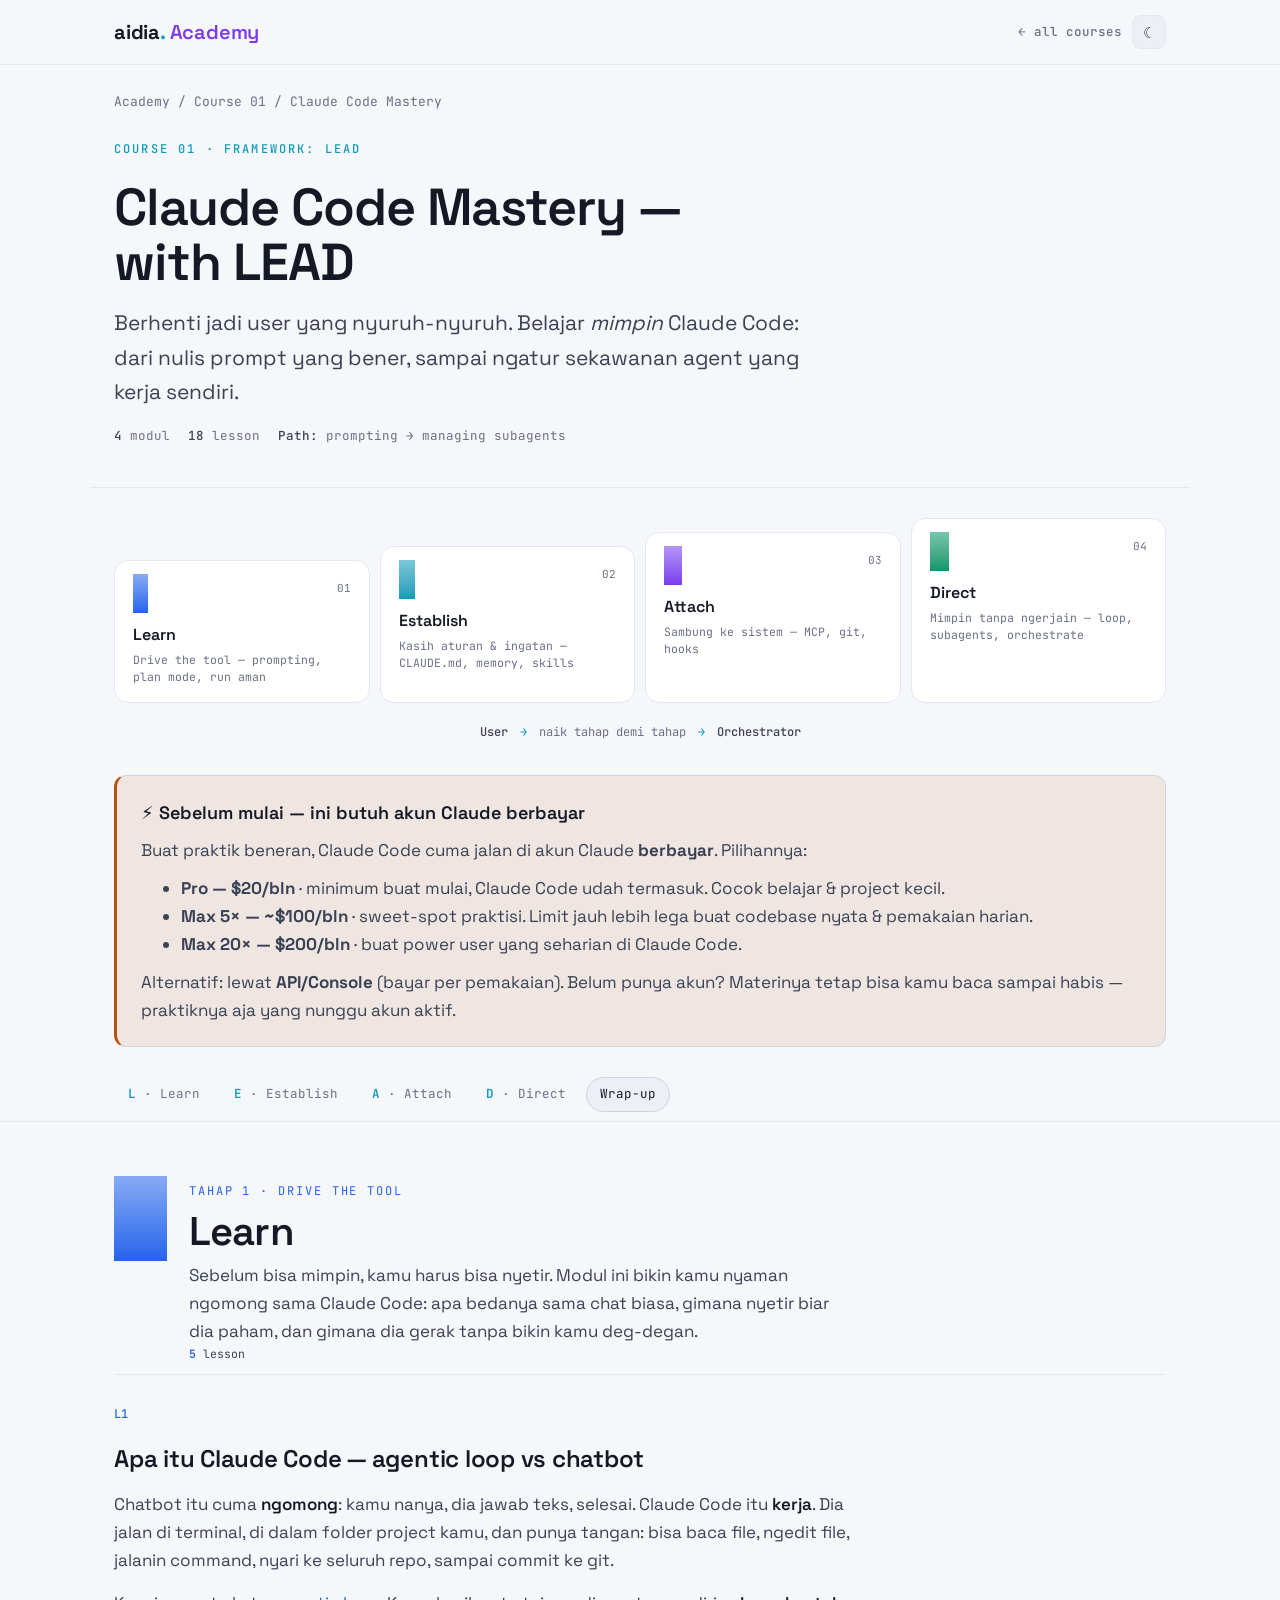
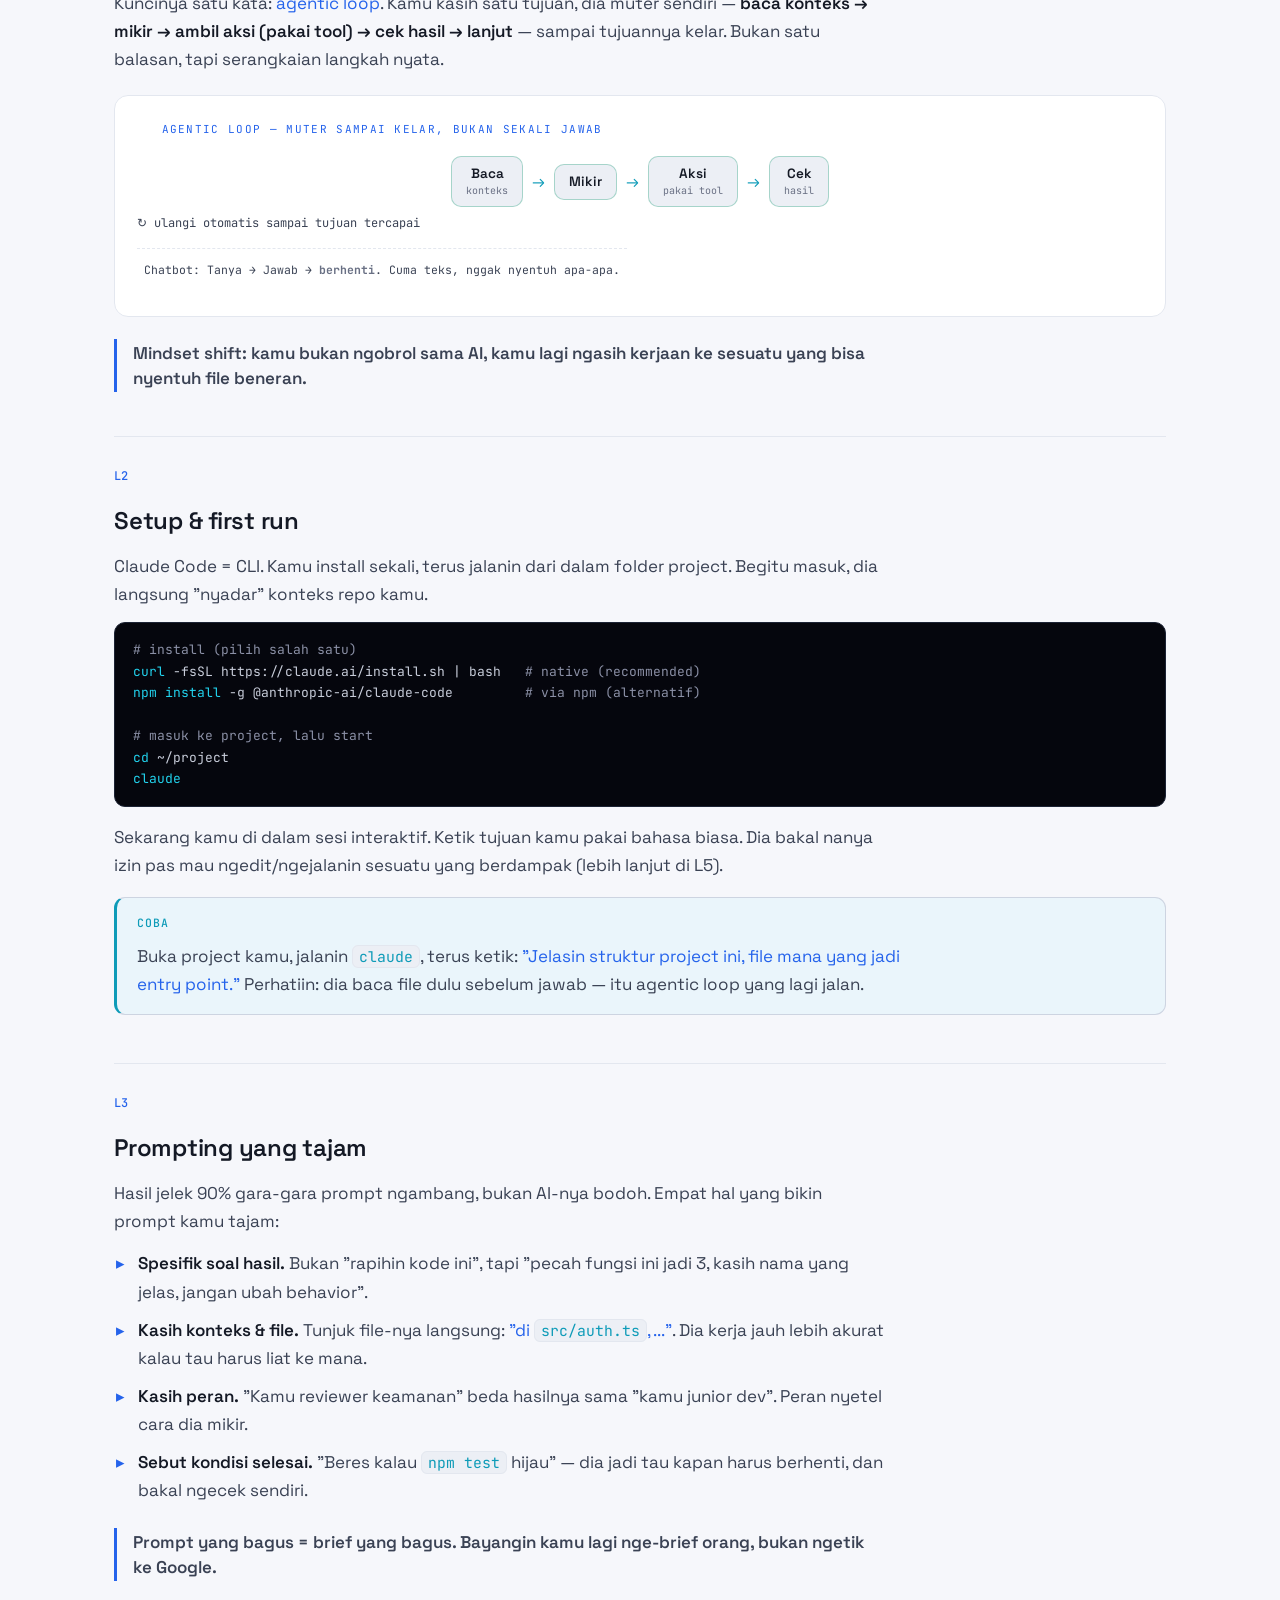
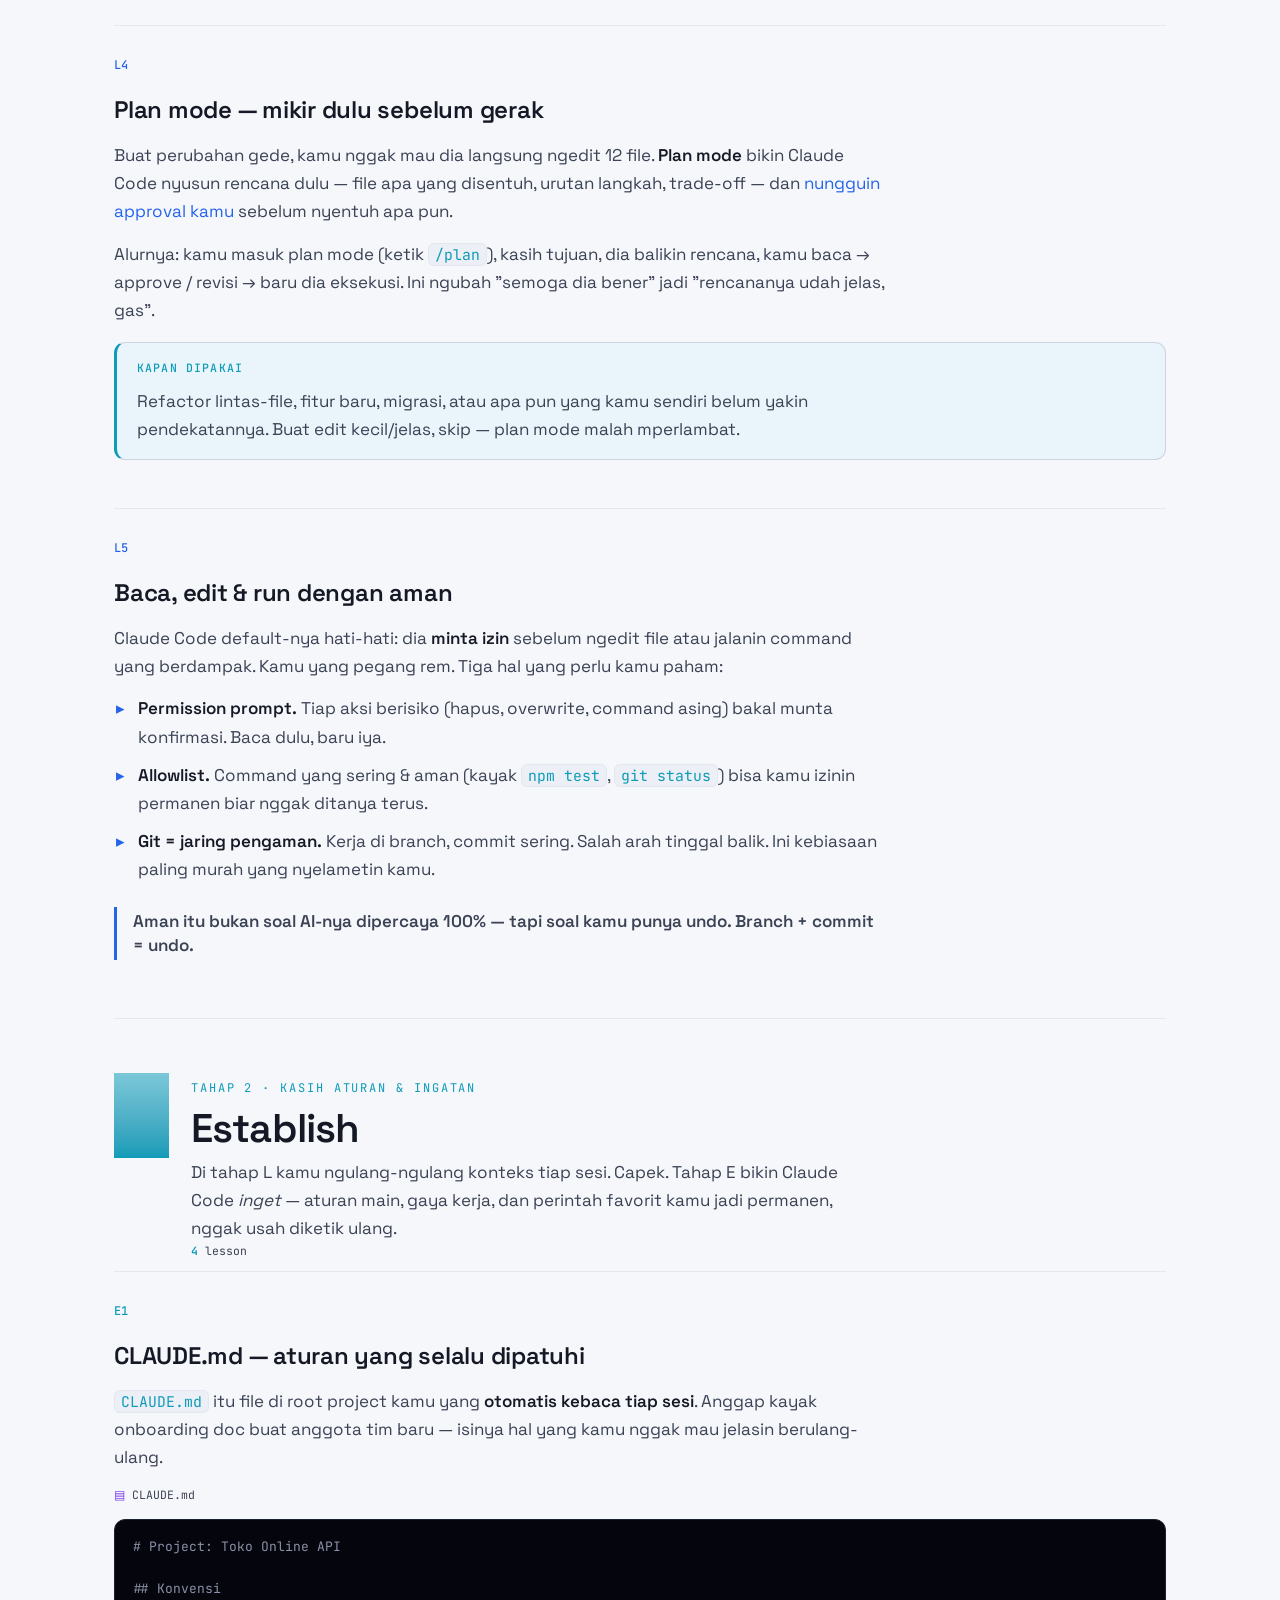
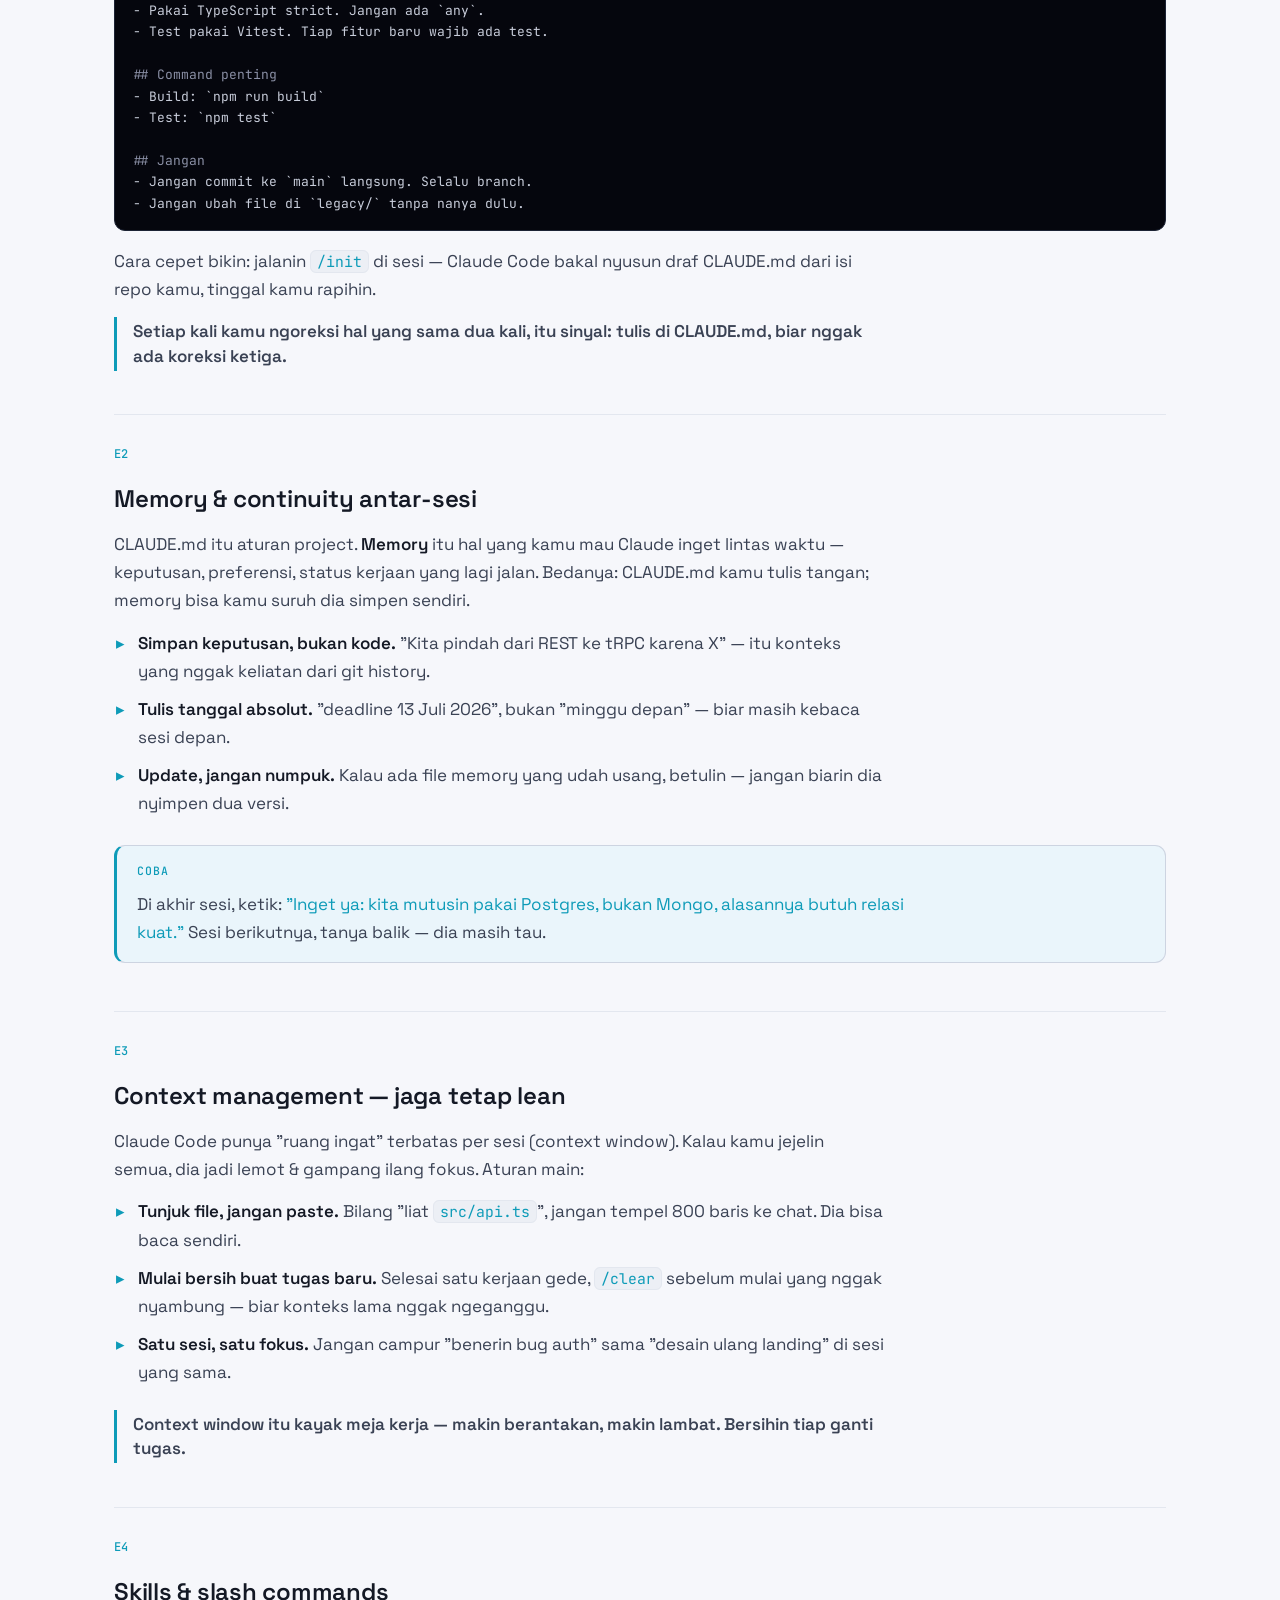
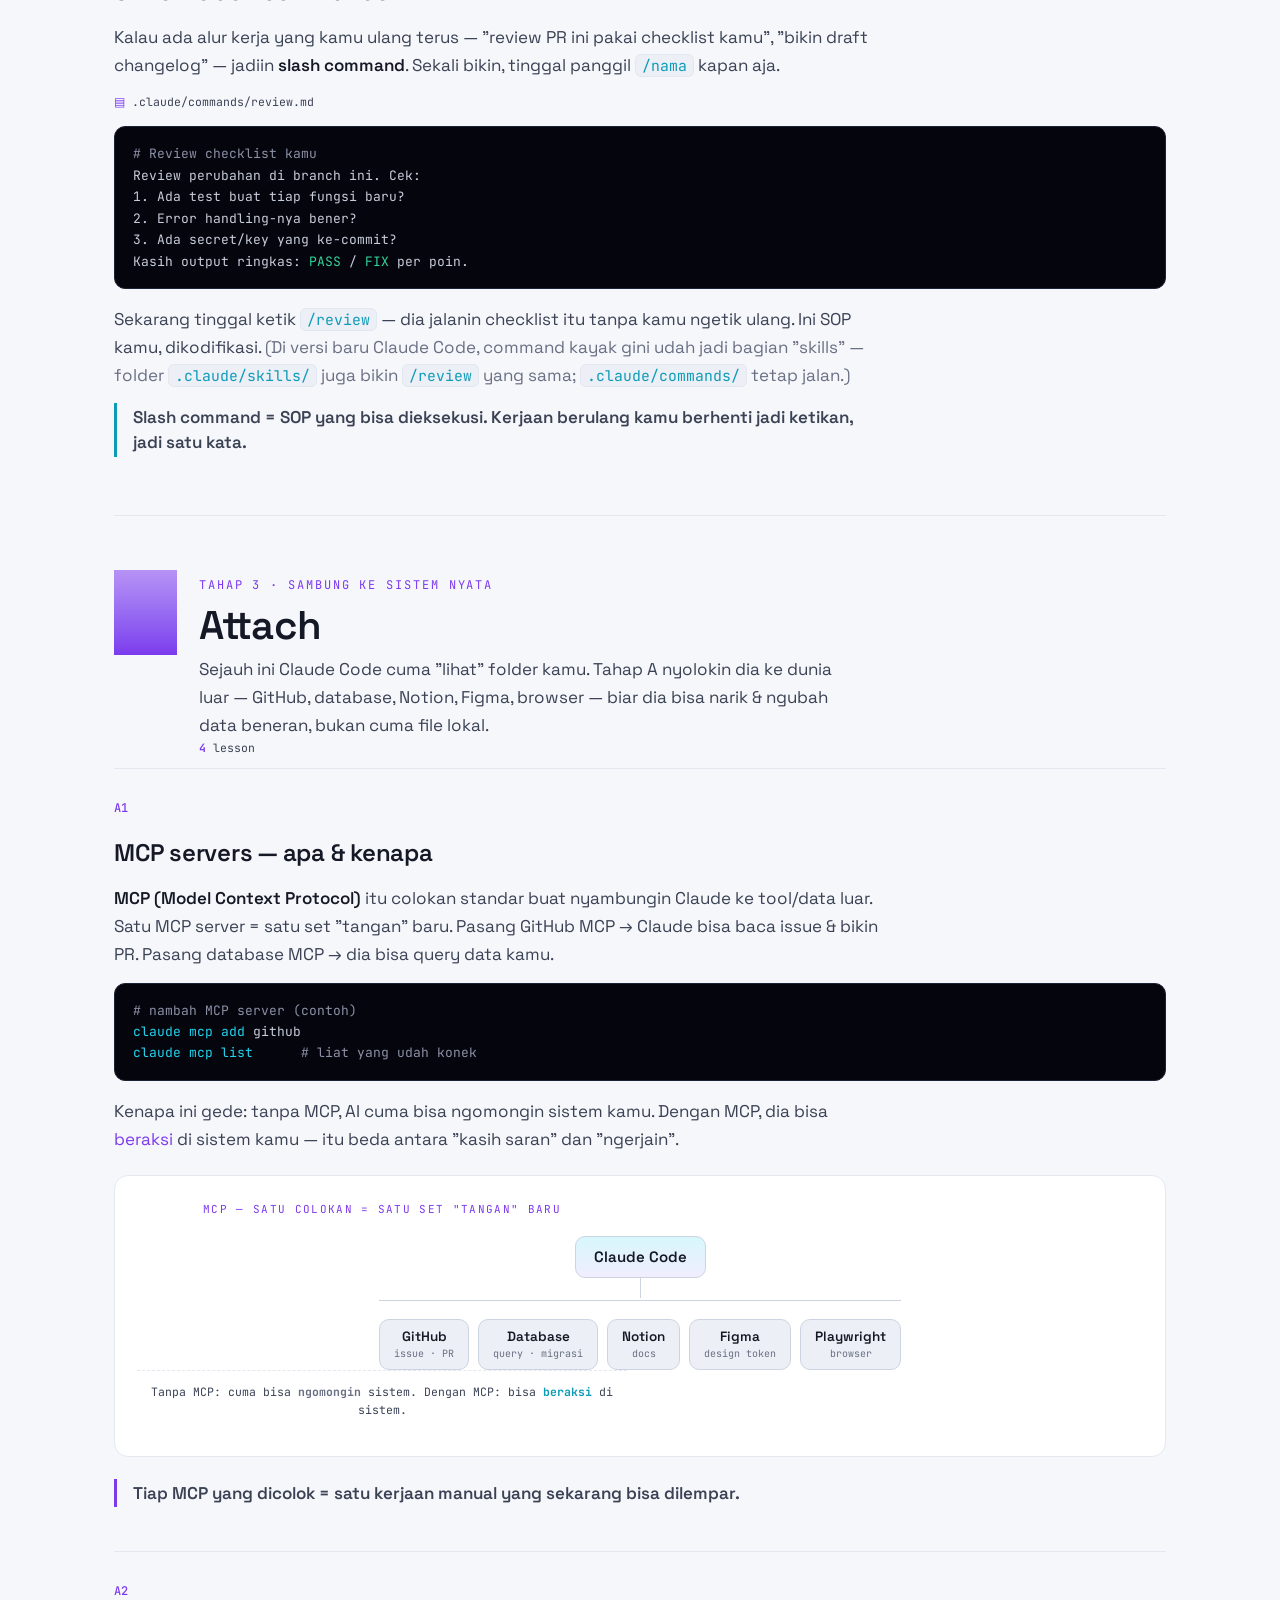
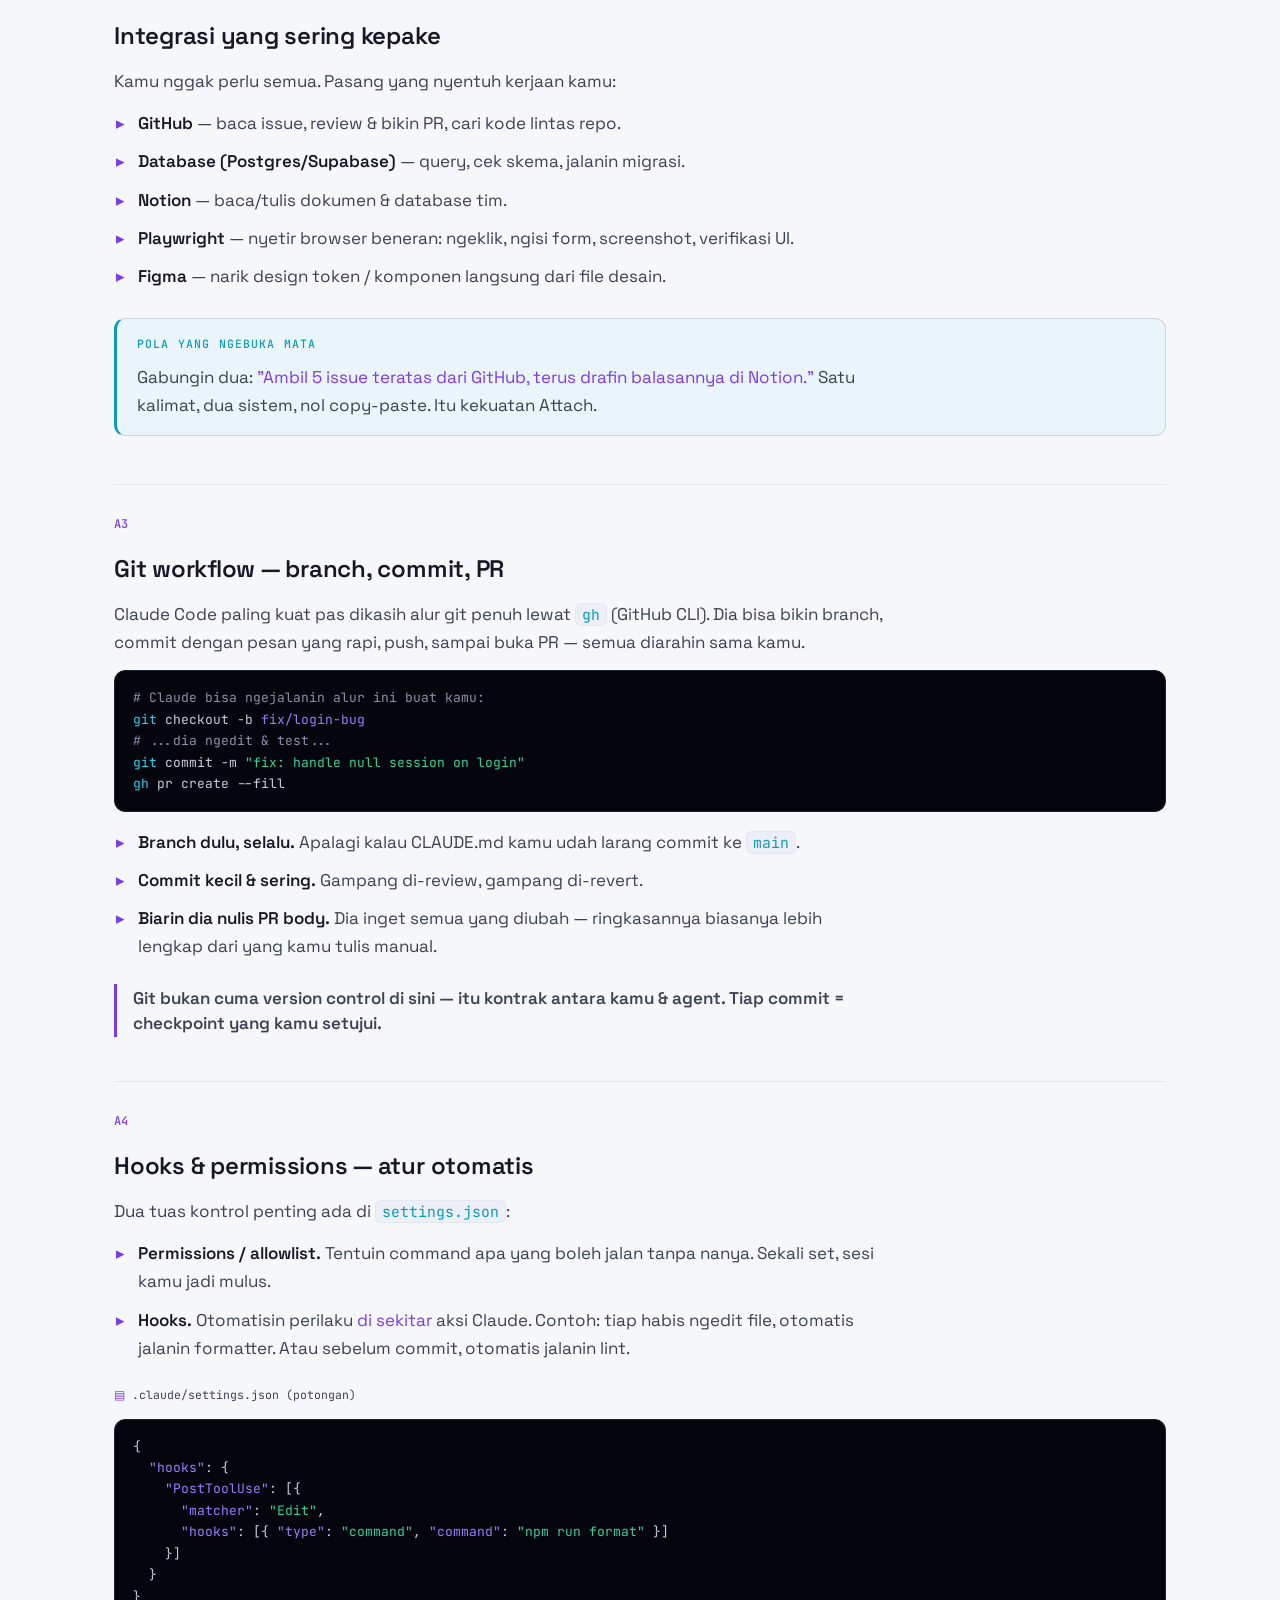
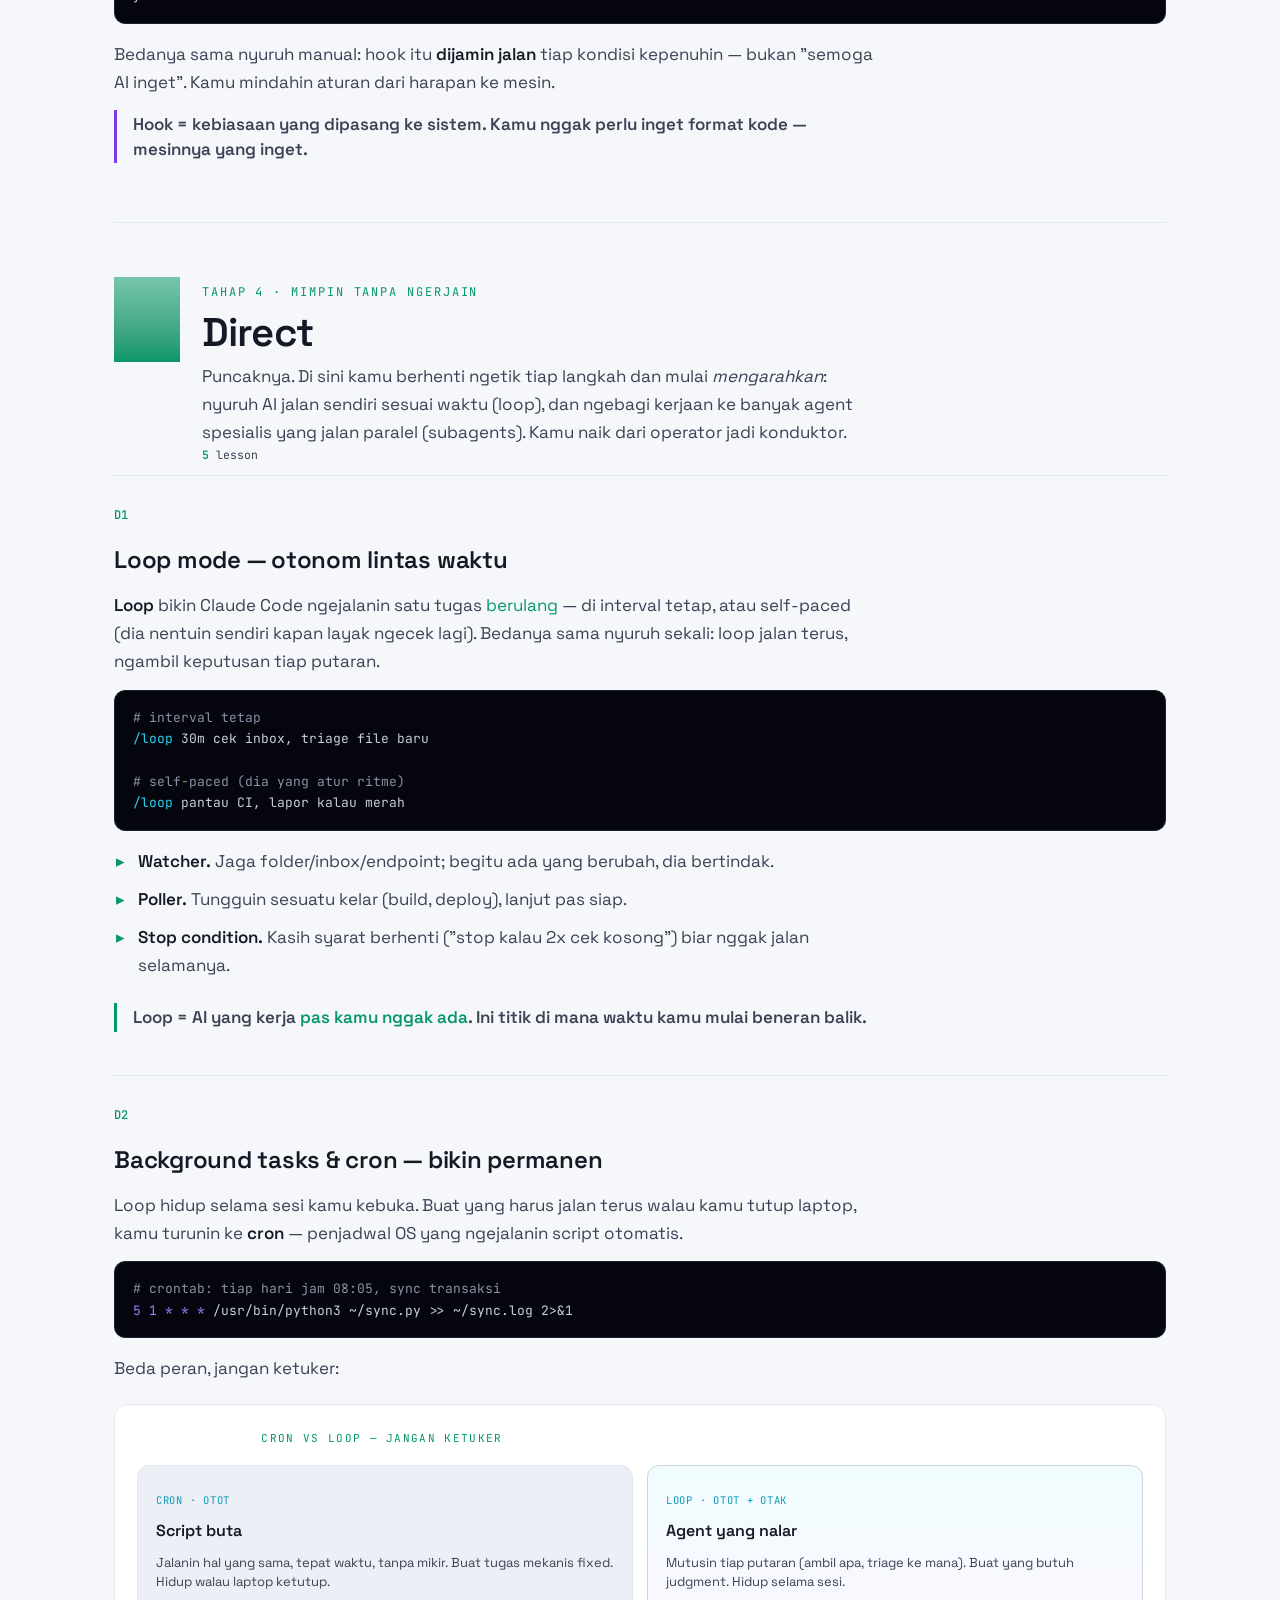
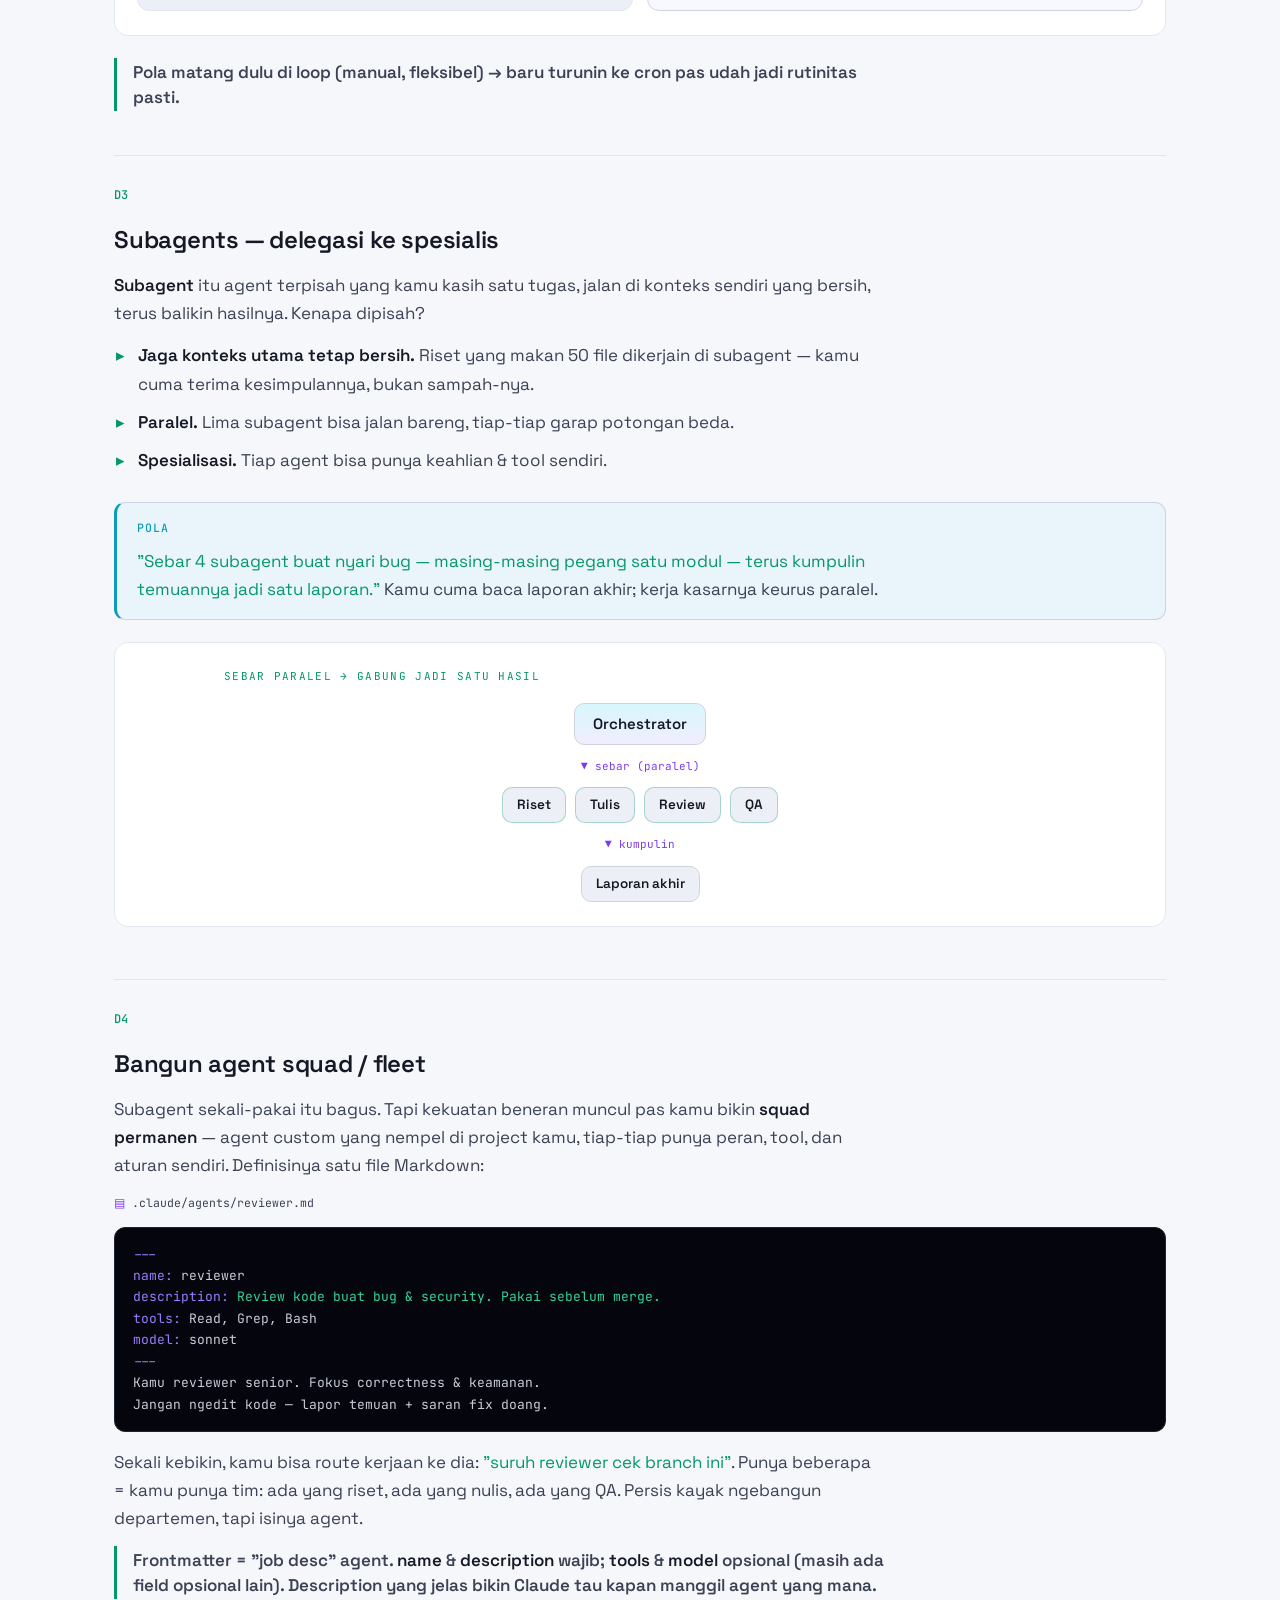
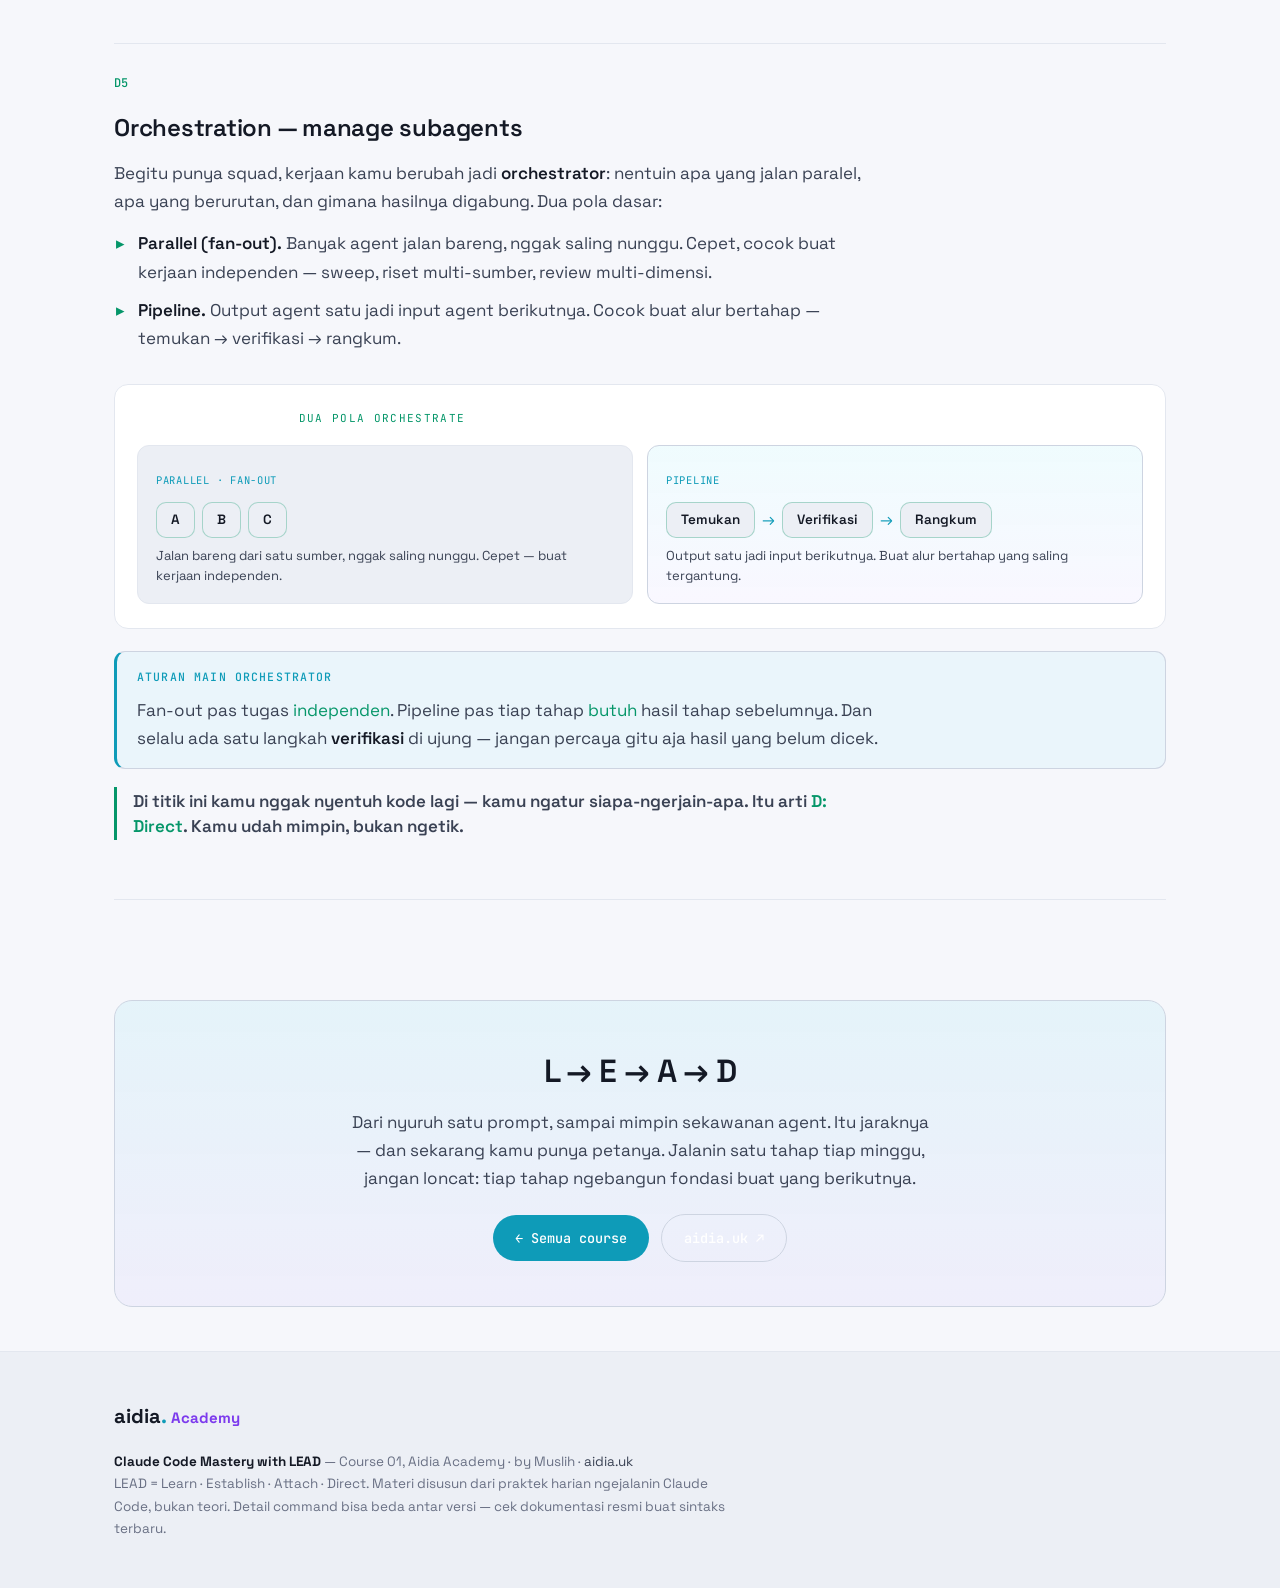
==== commit 65676baf: "Fix art-head/crumb left gutter (was hugging edge on mobile); remove 'Bahasa' meta item; v6 cache-bus" ====
--- a/claude-code-lead.html
+++ b/claude-code-lead.html
@@ -13,7 +13,7 @@
 <link rel="preconnect" href="https://fonts.gstatic.com" crossorigin>
 <link href="https://fonts.googleapis.com/css2?family=Space+Grotesk:wght@400;500;600;700&family=JetBrains+Mono:wght@400;500&display=swap" rel="stylesheet">
 <script>(function(){try{var t=localStorage.getItem('aidia-theme');if(!t)t=(window.matchMedia&&window.matchMedia('(prefers-color-scheme: light)').matches)?'light':'dark';if(t==='light')document.documentElement.setAttribute('data-theme','light');}catch(e){}})();</script>
-<link rel="stylesheet" href="style.css?v=5">
+<link rel="stylesheet" href="style.css?v=6">
 </head>
 <body>
 <div class="grad-top"></div>
@@ -42,7 +42,6 @@
       <span><b data-count="4">4</b> modul</span>
       <span><b data-count="18">18</b> lesson</span>
       <span><b>Path:</b> prompting → managing subagents</span>
-      <span><b>Bahasa:</b> ID + EN (natural)</span>
     </div>
   </div>
 
--- a/style.css
+++ b/style.css
@@ -487,3 +487,11 @@
   .art-head .meta{gap:6px 14px}
   .twoup .miniflow{justify-content:center}
 }
+
+/* ============================================================
+   v6 — fix: .art-head & .crumb used `padding:_ 0 _` (horizontal 0)
+   which overrode .wrap's `0 24px` gutter → judul/breadcrumb nempel
+   tepi kiri (parah di mobile). Restore the 24px side gutter.
+   ============================================================ */
+.crumb{padding-left:24px;padding-right:24px}
+.art-head{padding-left:24px;padding-right:24px}
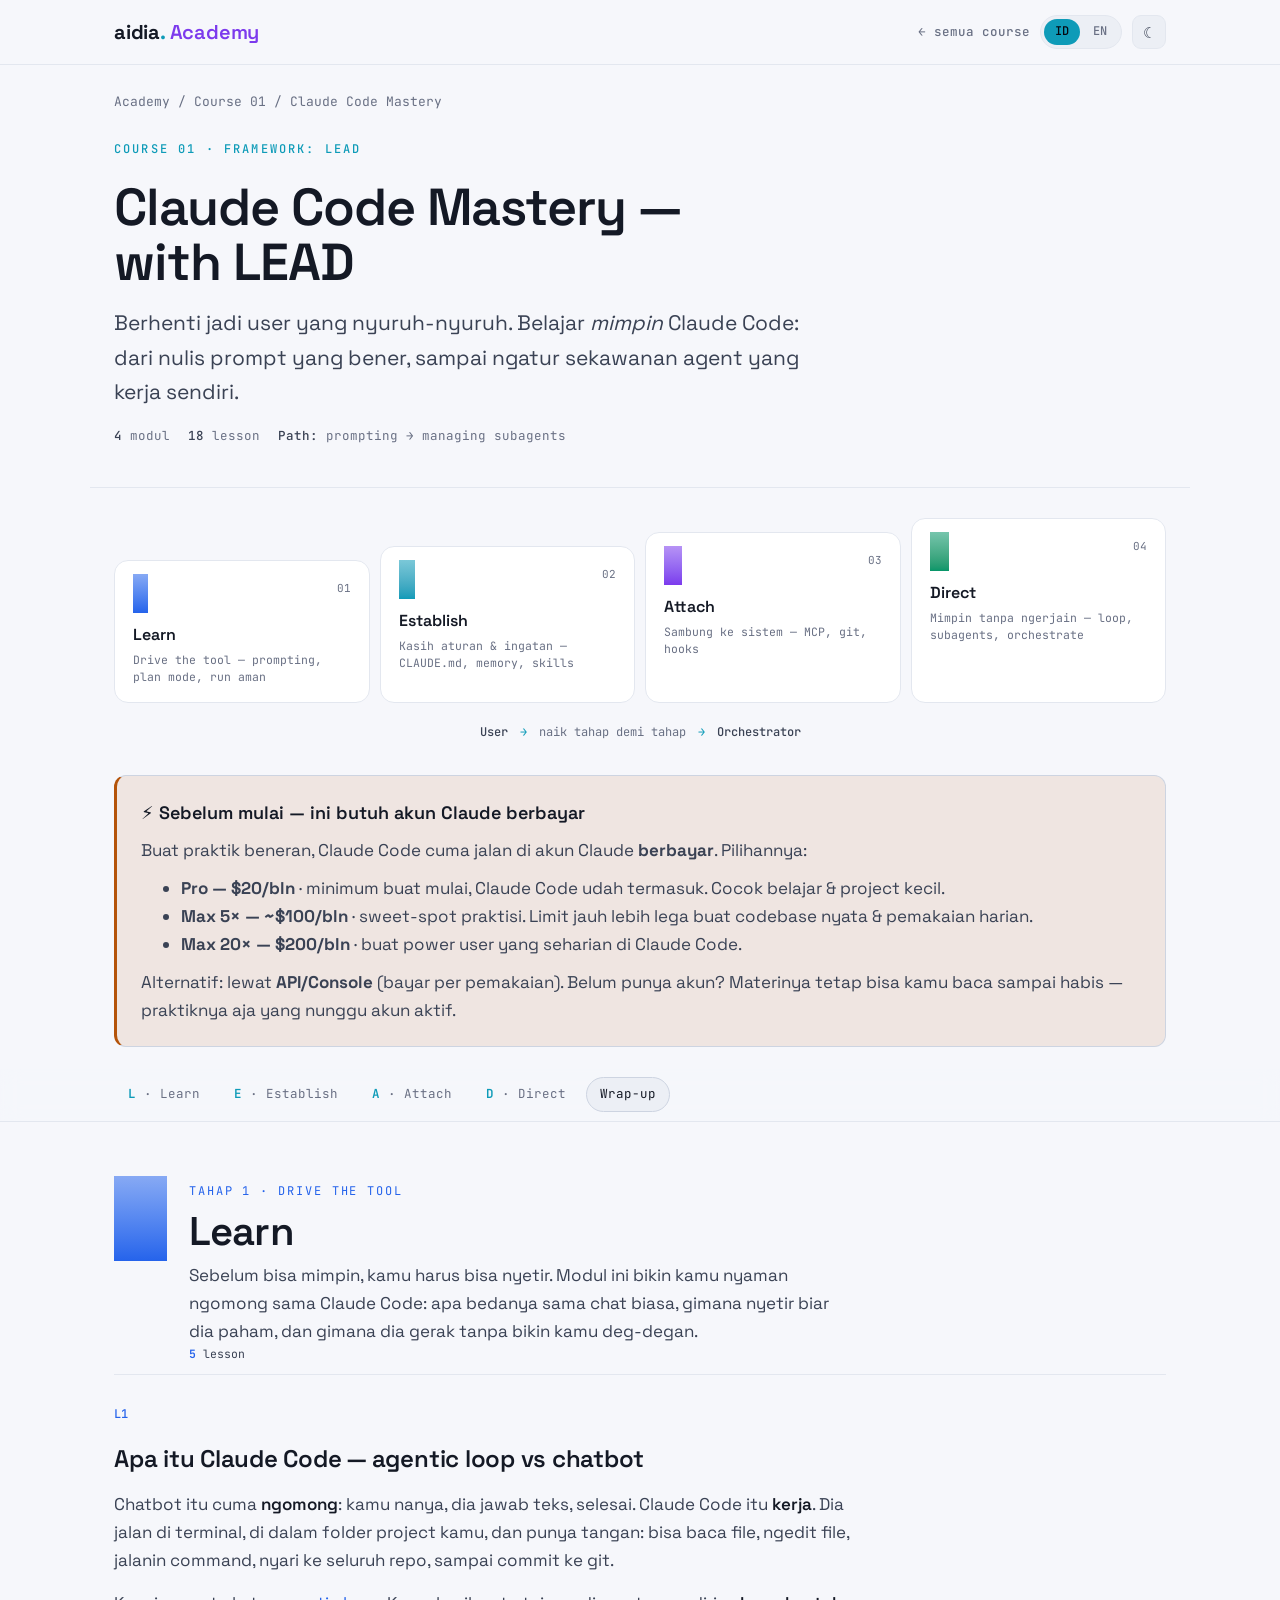
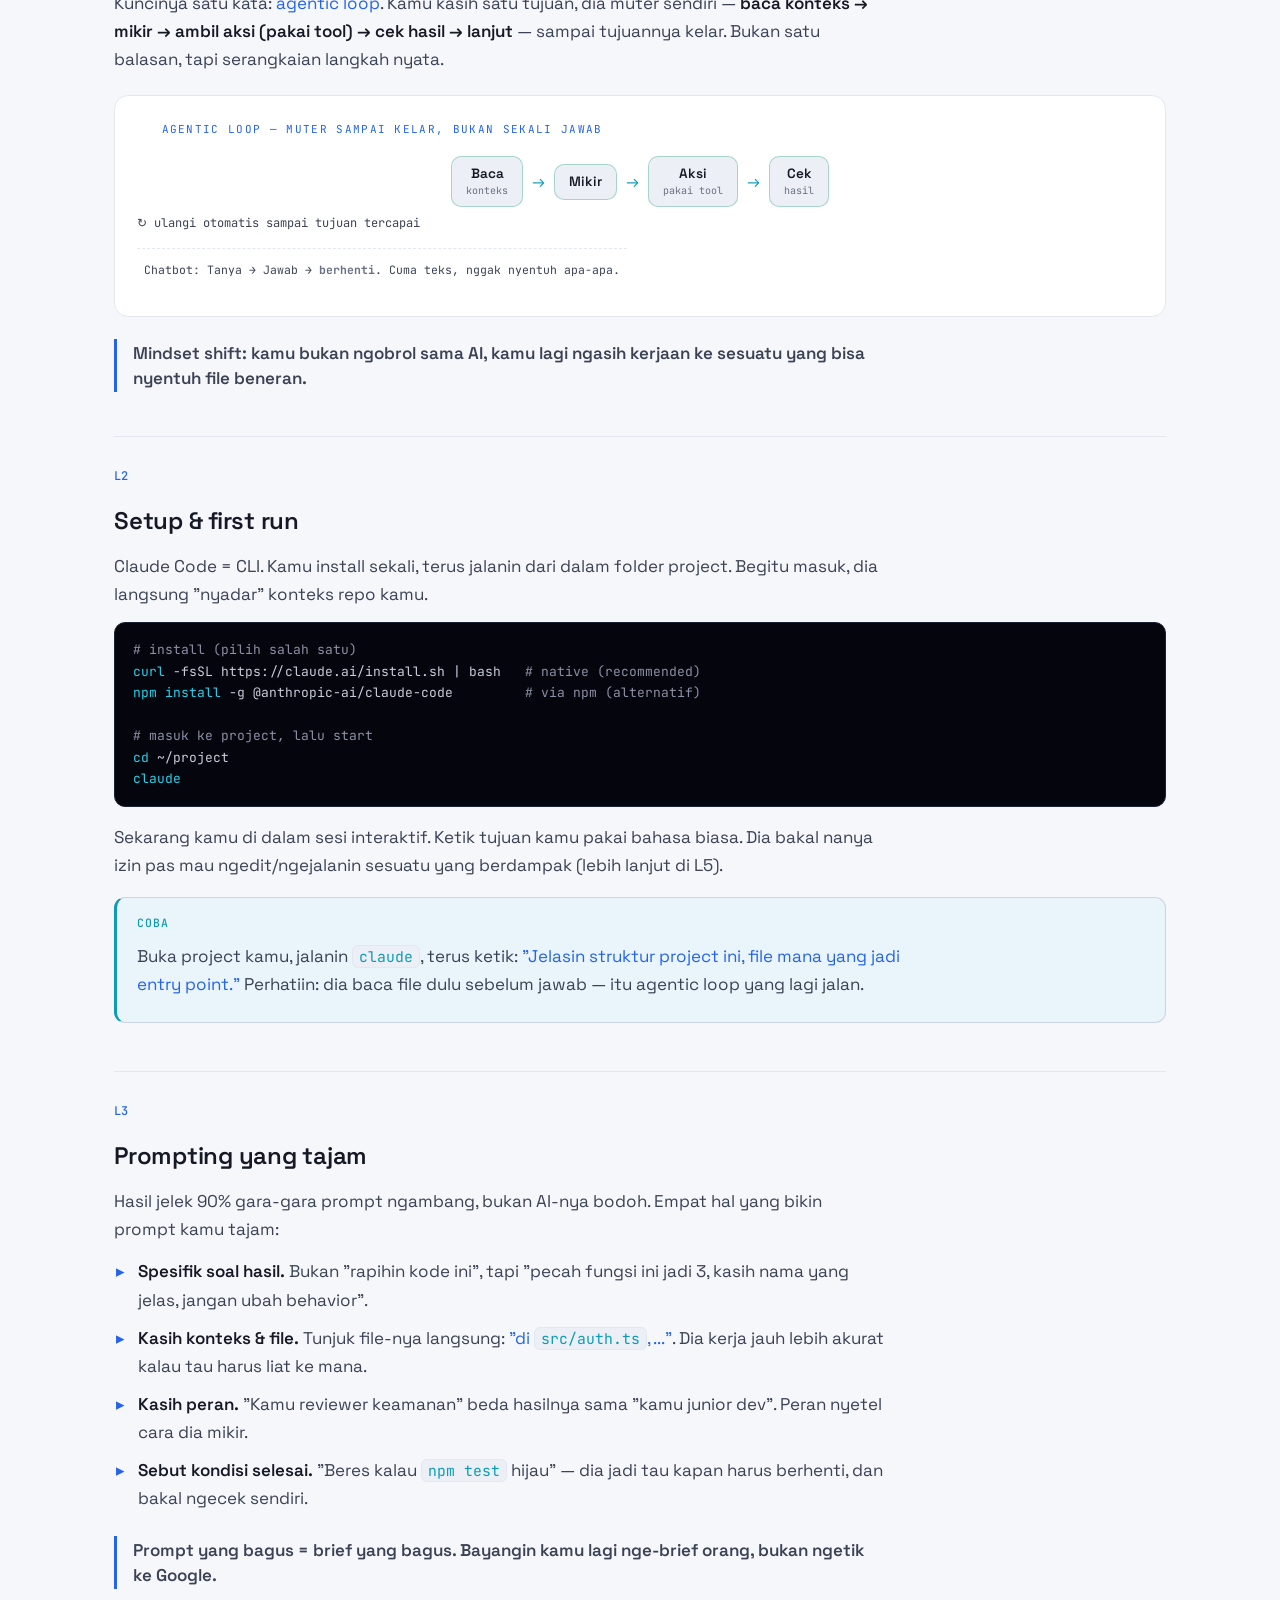
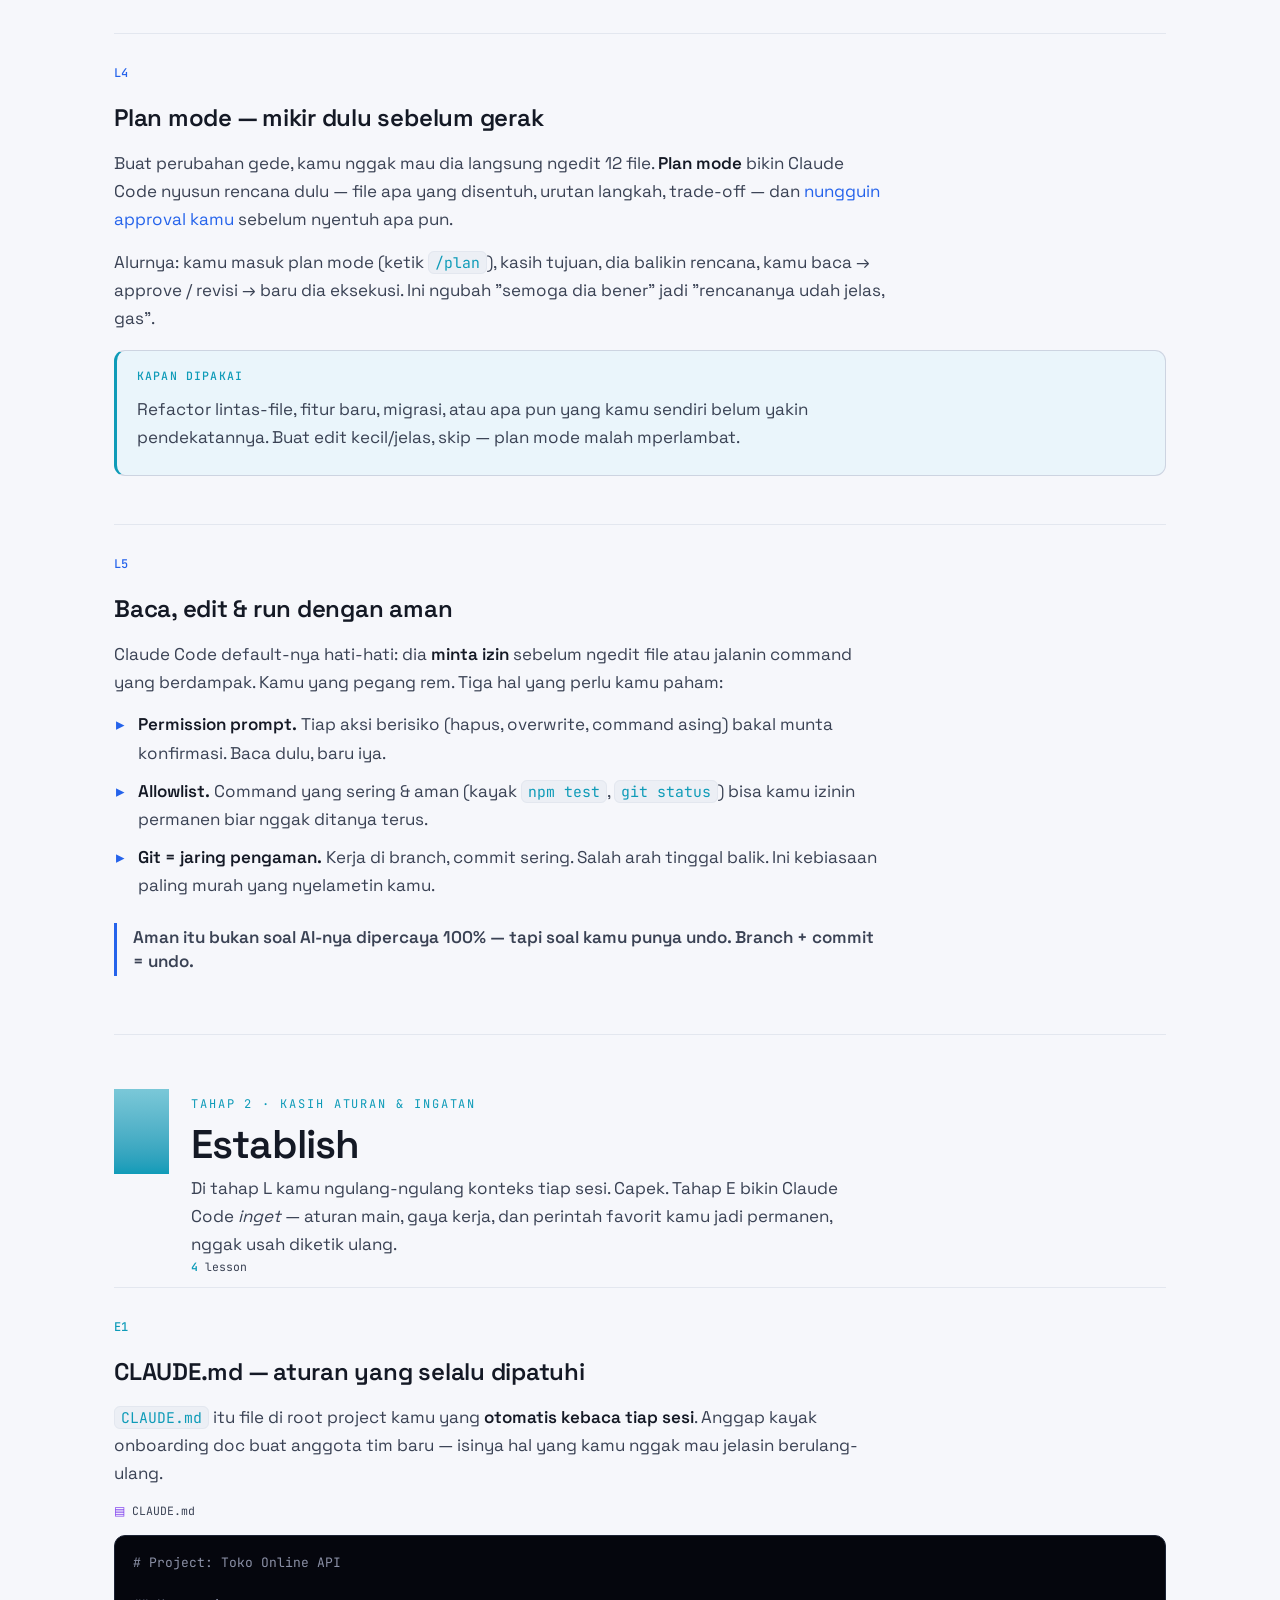
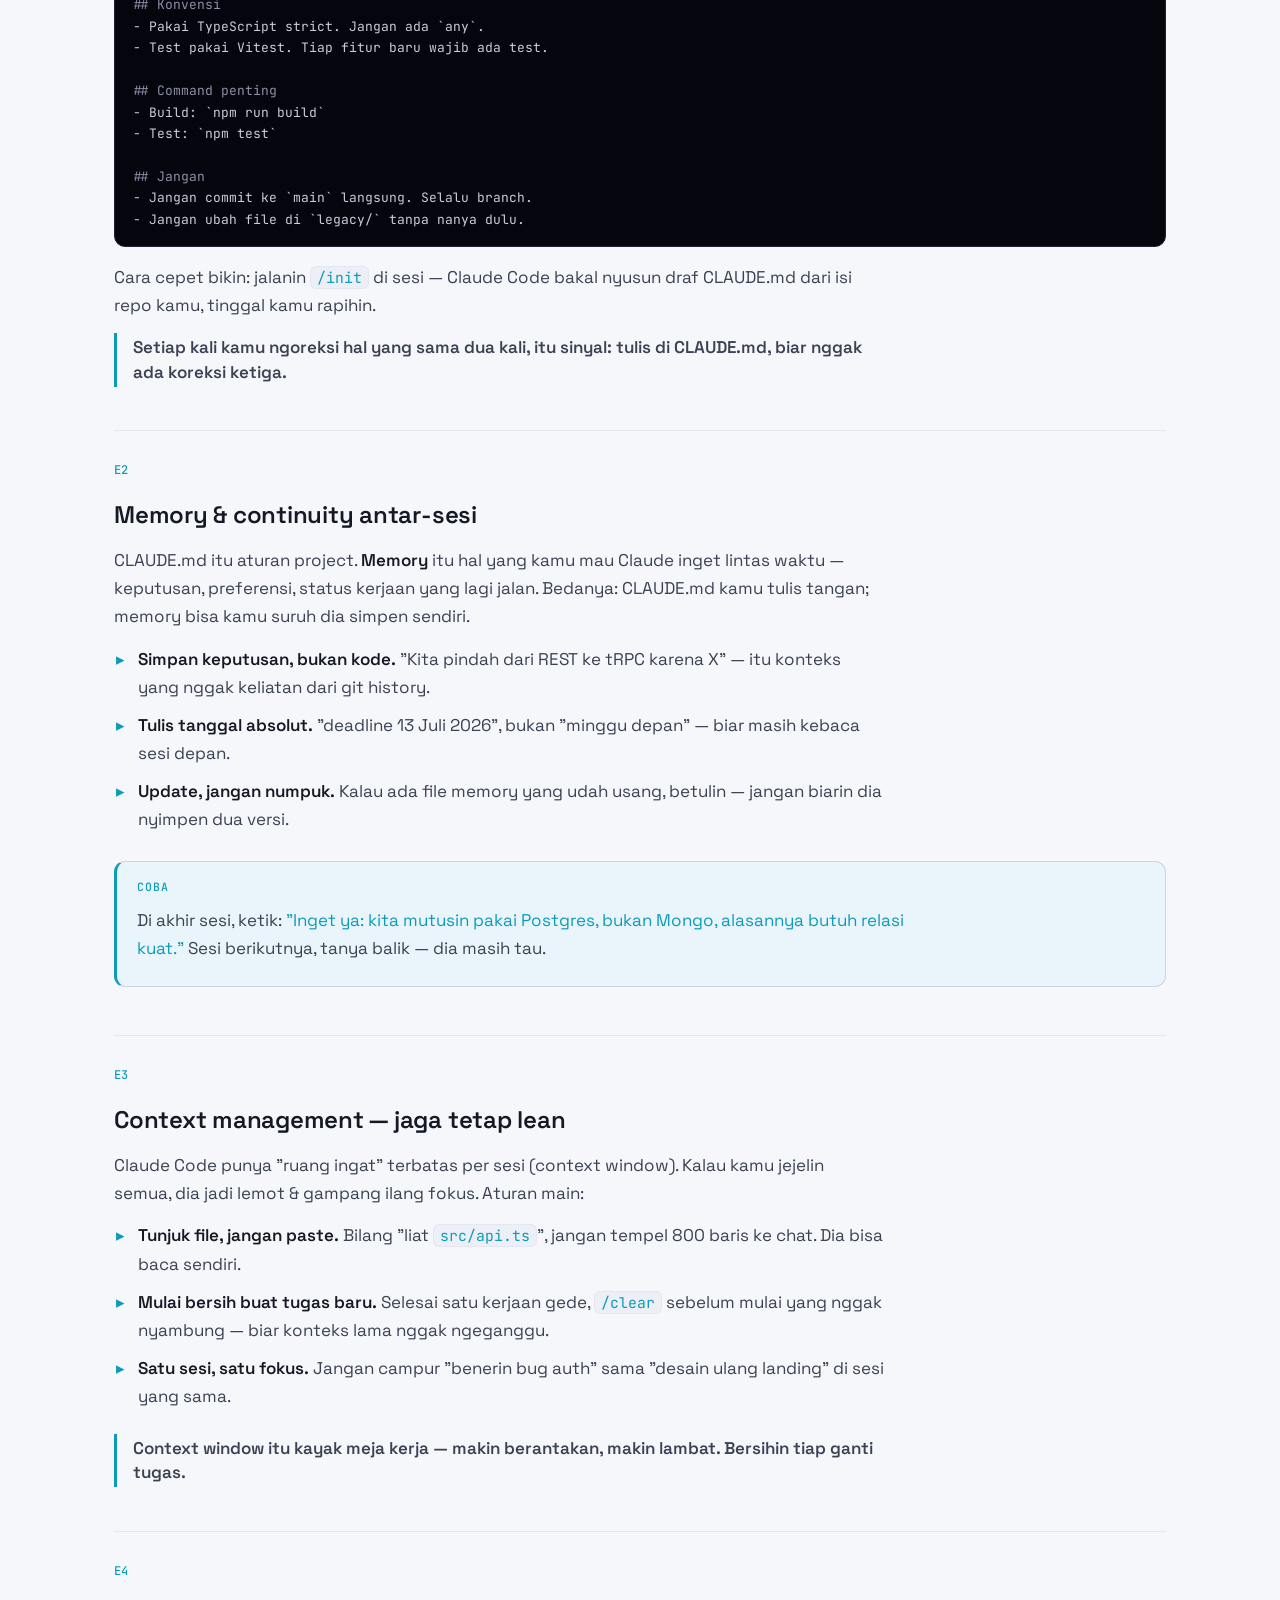
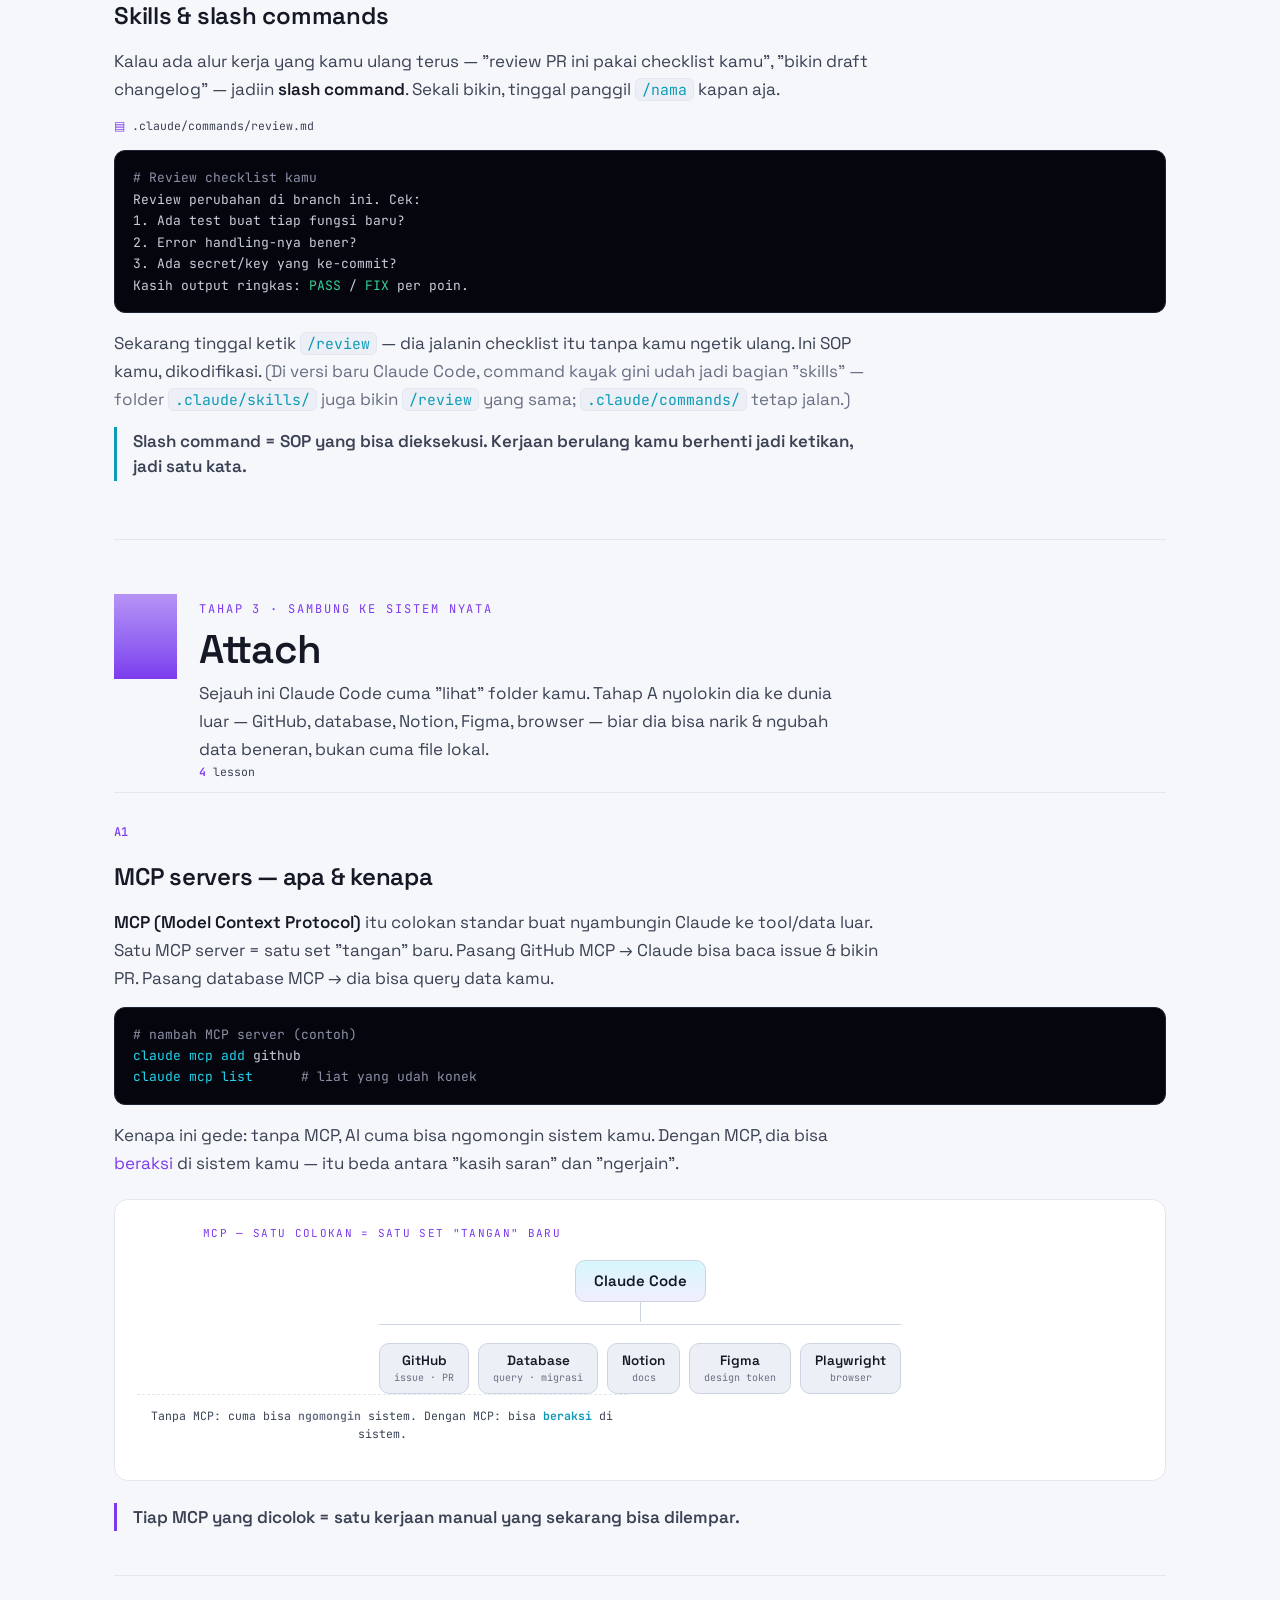
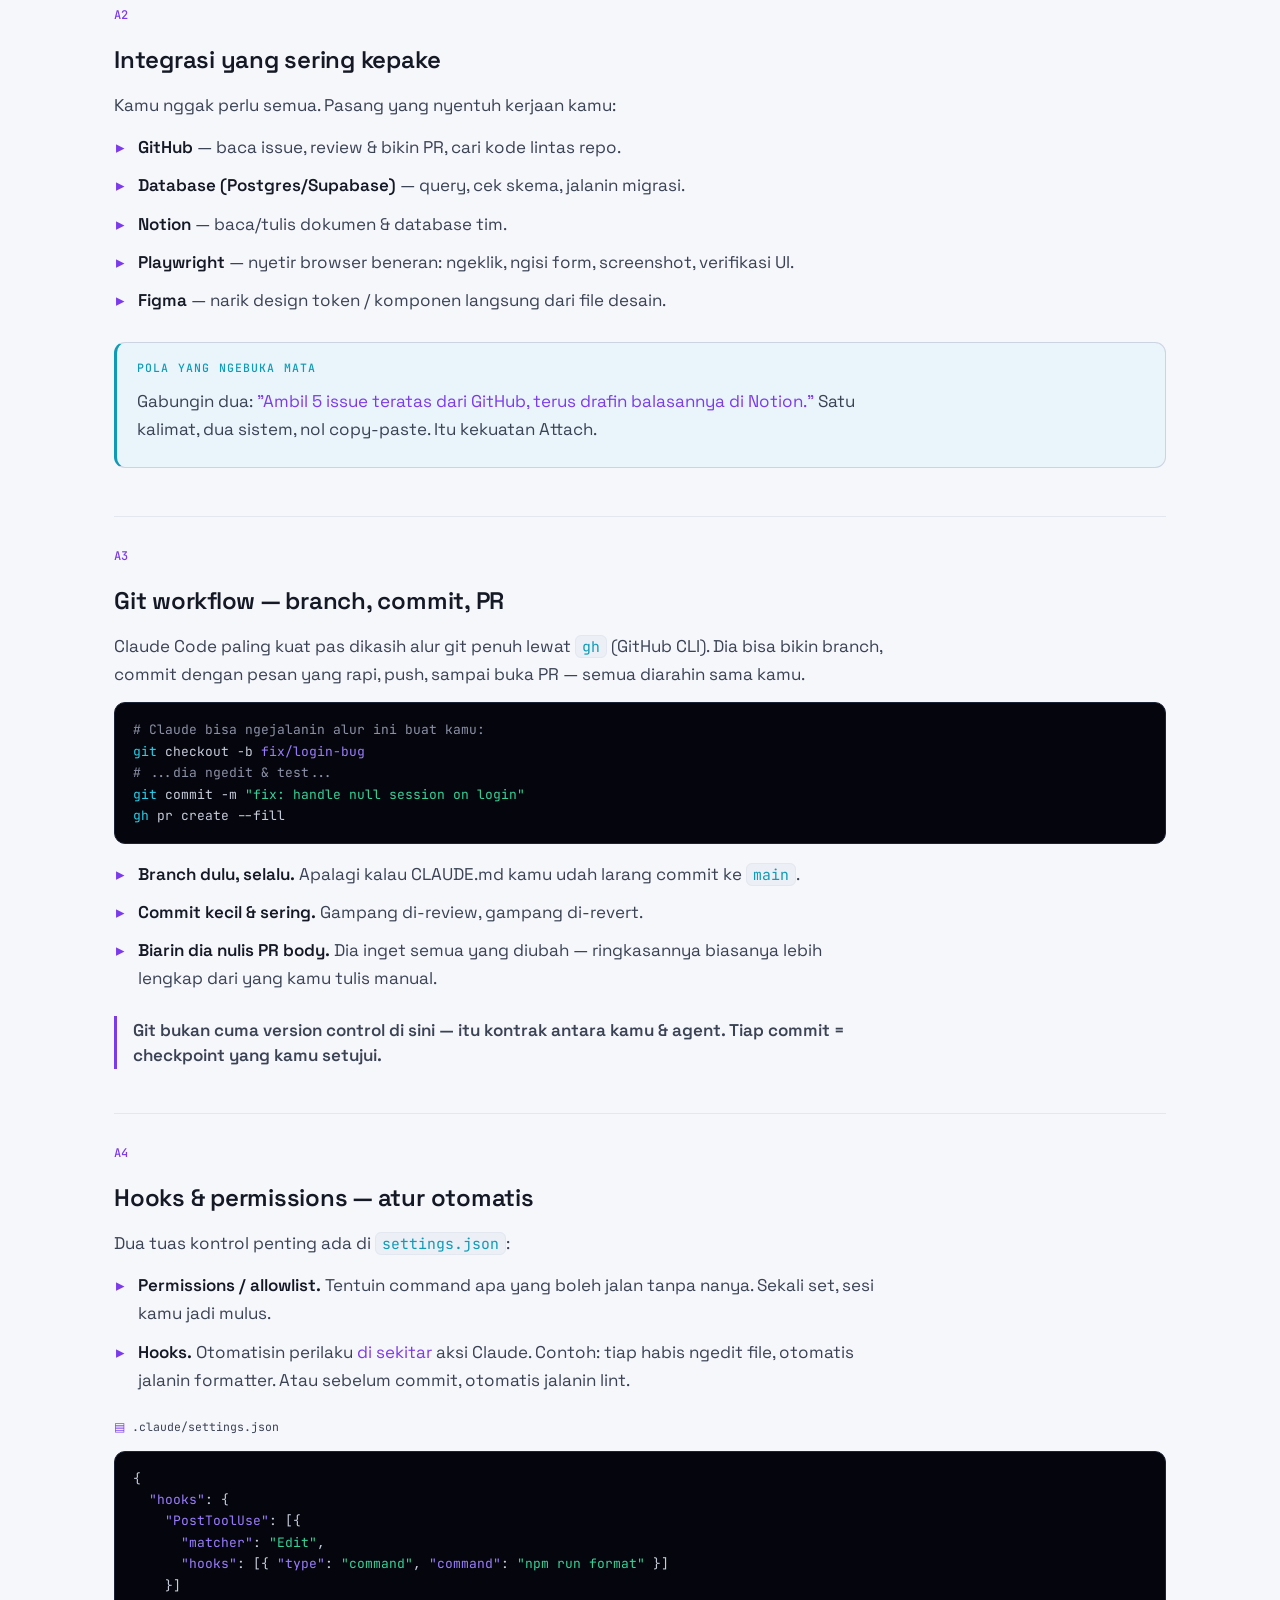
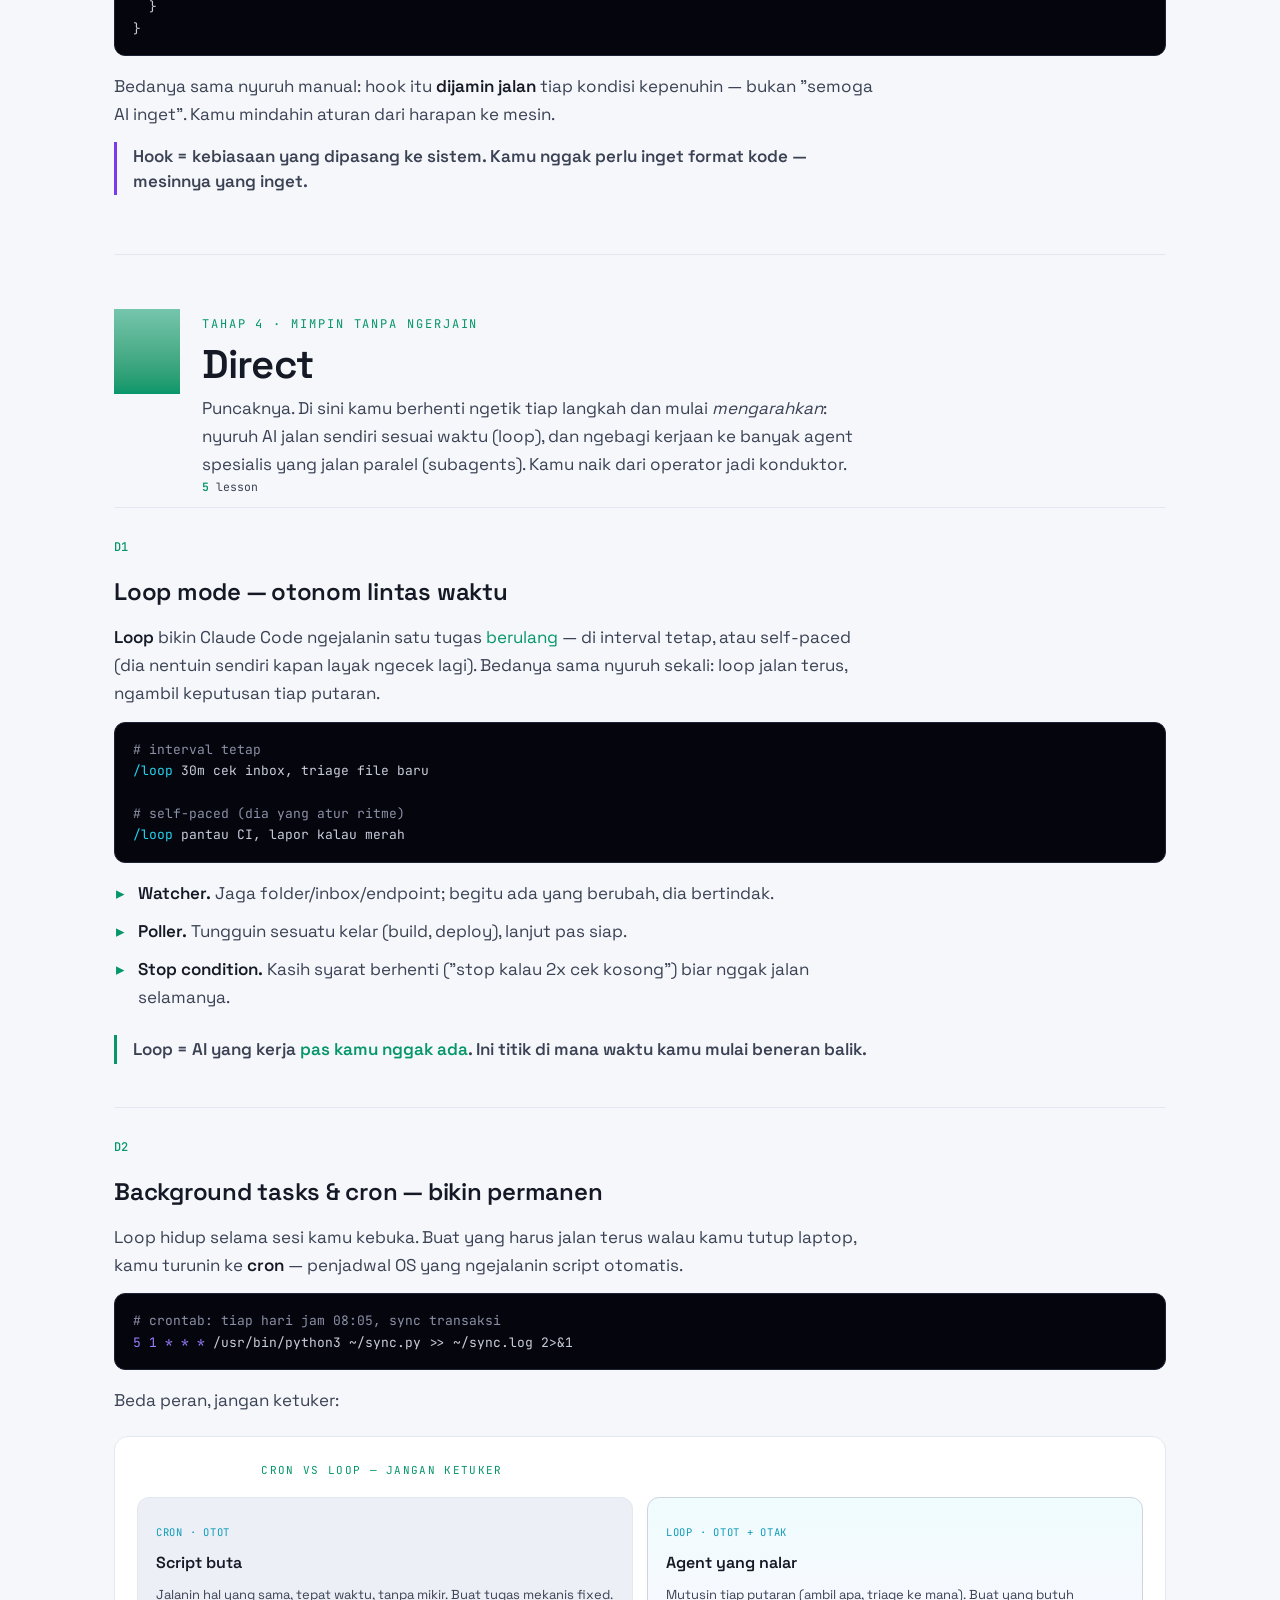
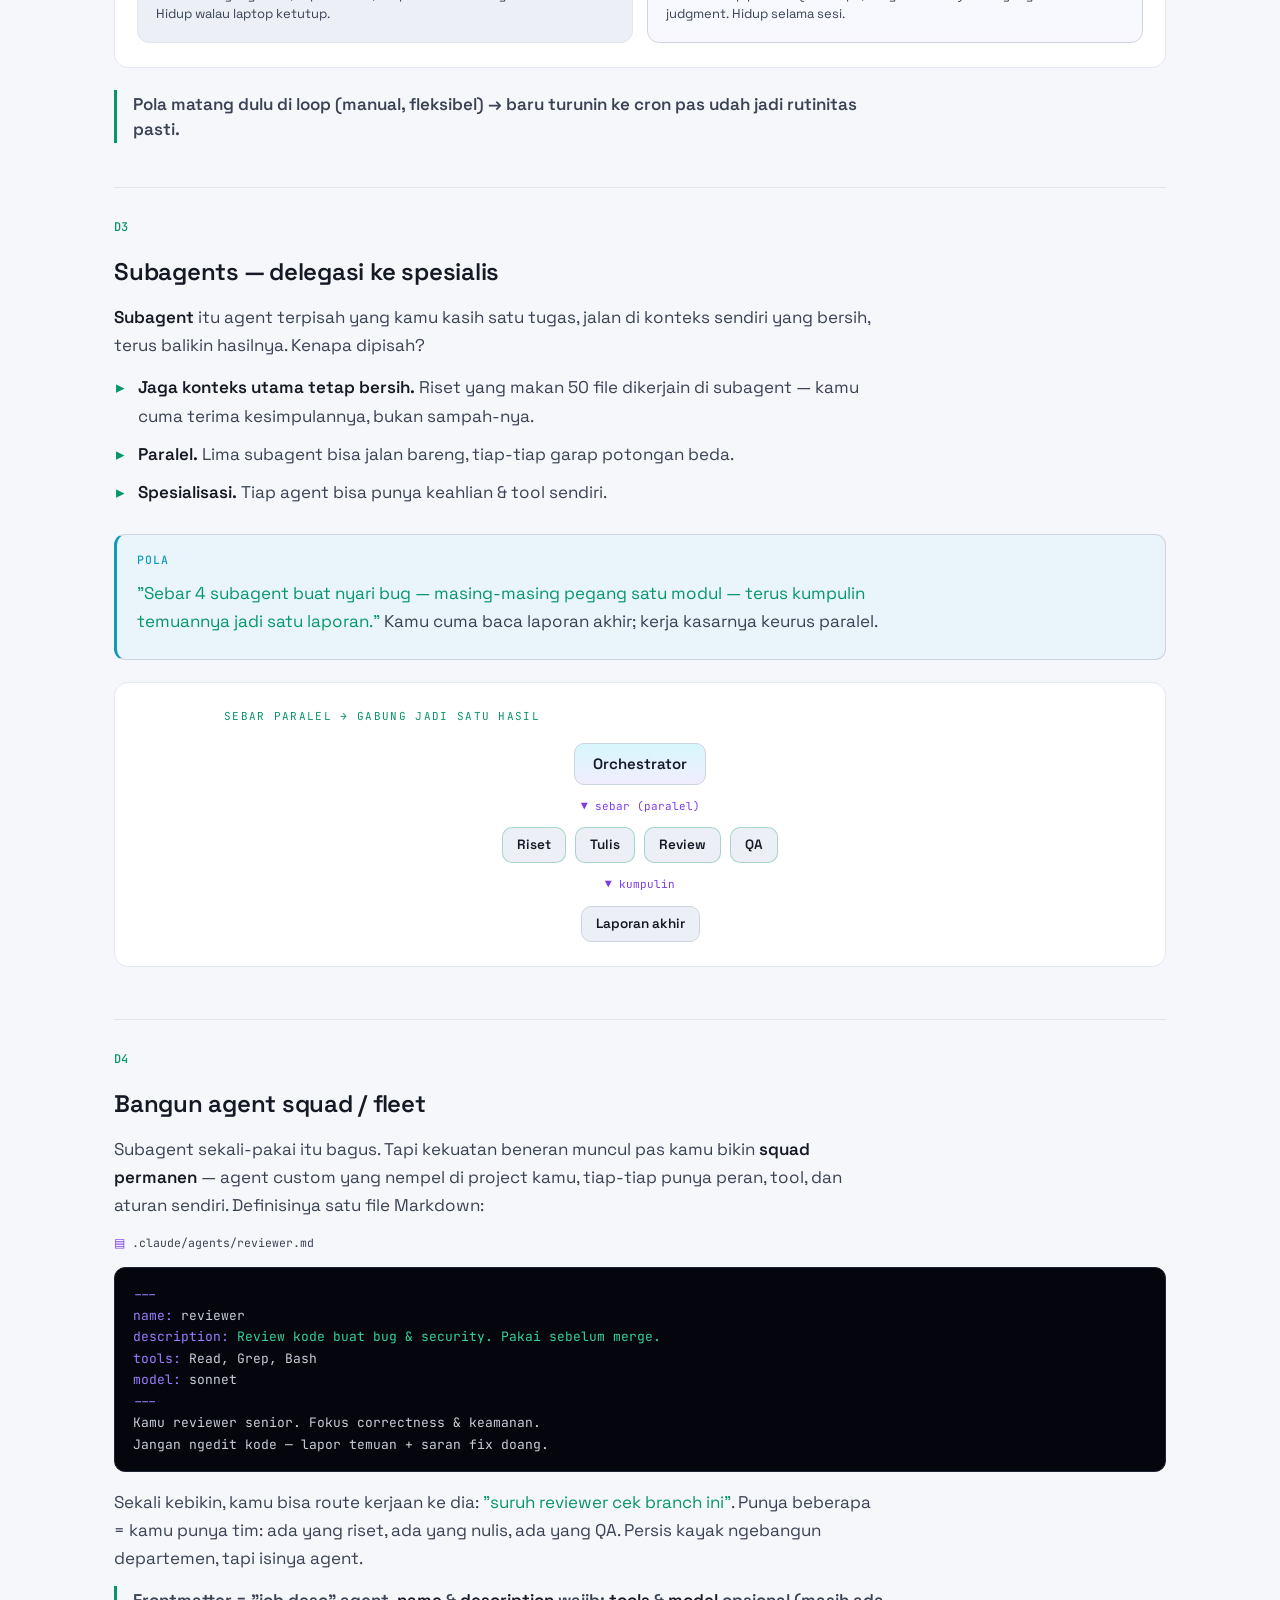
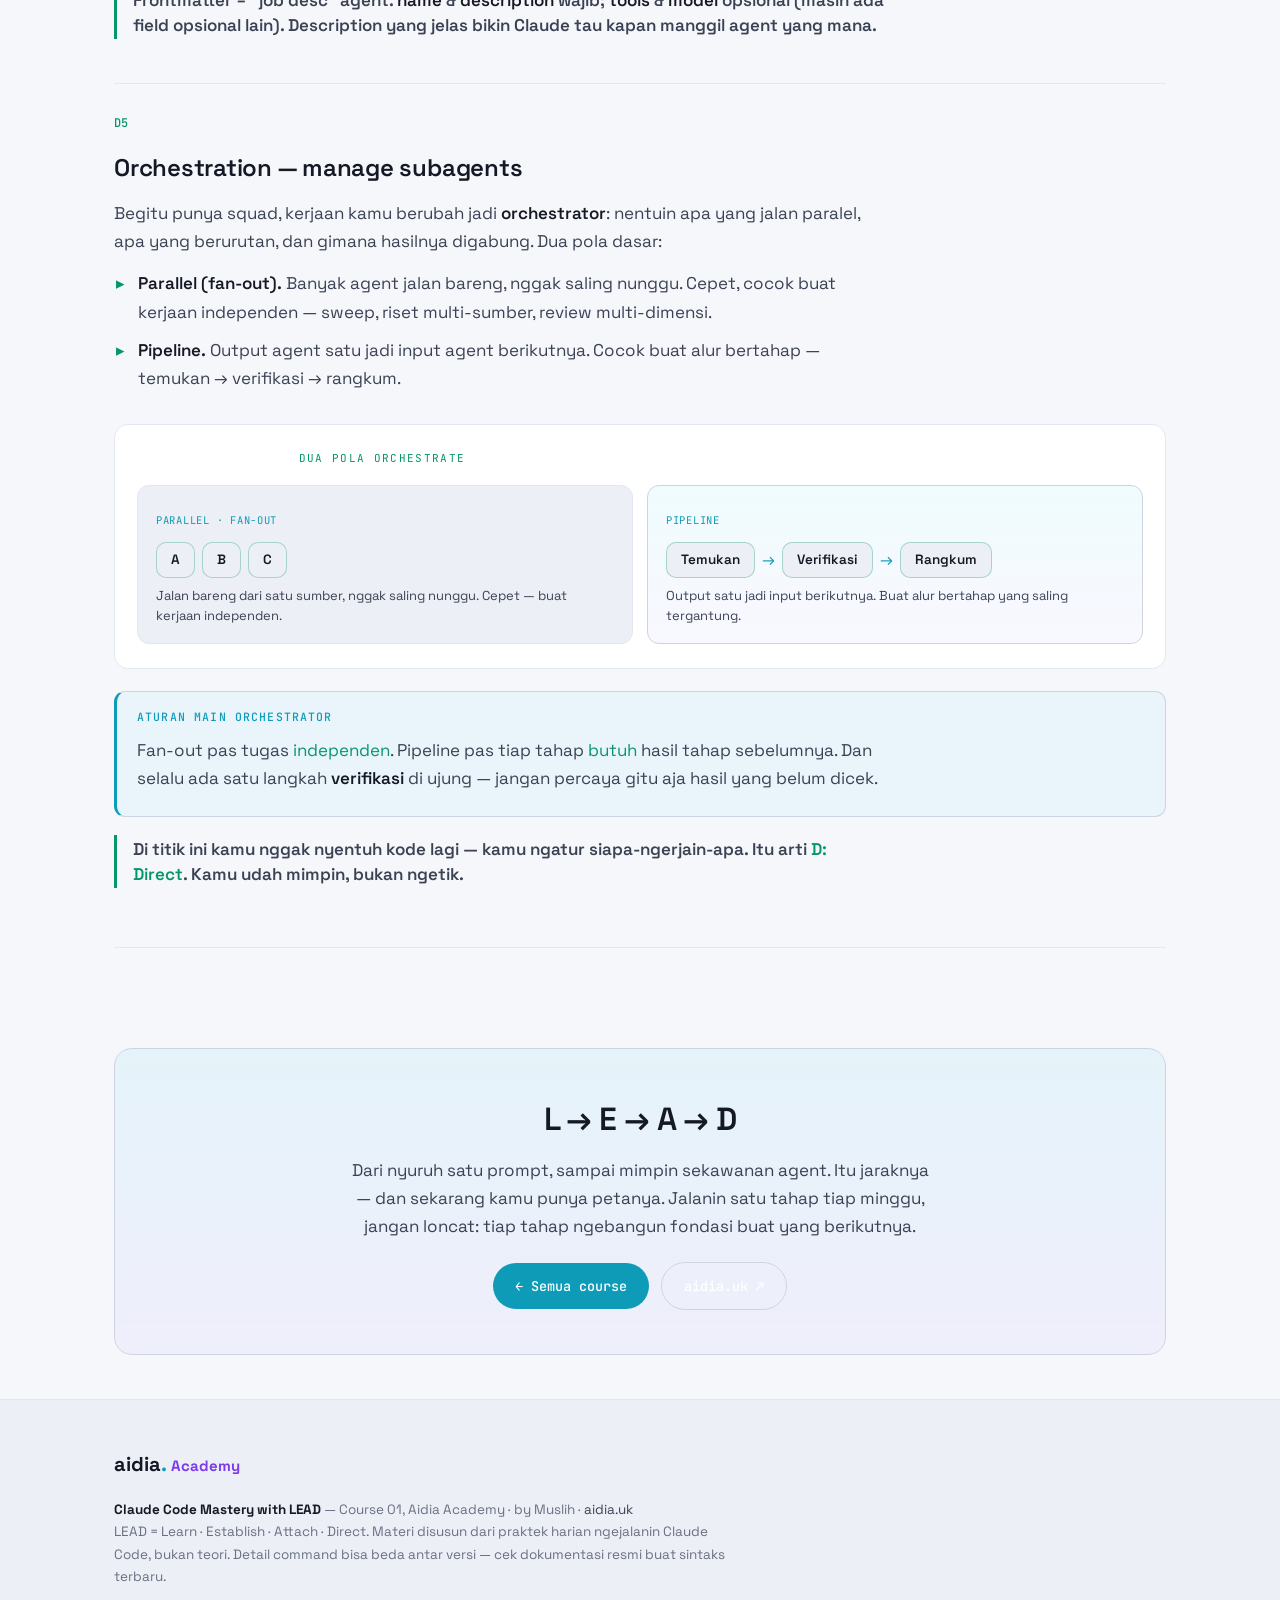
==== commit 9fa19d22: "Course: full bilingual ID|EN (dual content, code & diagram labels, language toggle); v7 Co-Authored-" ====
--- a/claude-code-lead.html
+++ b/claude-code-lead.html
@@ -1,10 +1,10 @@
 <!DOCTYPE html>
-<html lang="en">
+<html lang="id">
 <head>
 <meta charset="UTF-8">
 <meta name="viewport" content="width=device-width, initial-scale=1.0">
 <title>Claude Code Mastery with LEAD — Aidia Academy</title>
-<meta name="description" content="Kuasai Claude Code lewat framework LEAD: Learn (prompting & plan mode), Establish (CLAUDE.md & memory), Attach (MCP, git, hooks), Direct (loop, subagents, orchestration). 4 modul, 18 lesson teknis, dari prompt sampai squad.">
+<meta name="description" content="Master Claude Code with the LEAD framework: Learn (prompting & plan mode), Establish (CLAUDE.md & memory), Attach (MCP, git, hooks), Direct (loop, subagents, orchestration). 4 modules, 18 technical lessons, from prompt to squad. ID + EN.">
 <meta property="og:title" content="Claude Code Mastery with LEAD">
 <meta property="og:description" content="From prompting to managing a squad of subagents — structured by LEAD. Aidia Academy, Course 01.">
 <meta property="og:type" content="article">
@@ -12,8 +12,8 @@
 <link rel="preconnect" href="https://fonts.googleapis.com">
 <link rel="preconnect" href="https://fonts.gstatic.com" crossorigin>
 <link href="https://fonts.googleapis.com/css2?family=Space+Grotesk:wght@400;500;600;700&family=JetBrains+Mono:wght@400;500&display=swap" rel="stylesheet">
-<script>(function(){try{var t=localStorage.getItem('aidia-theme');if(!t)t=(window.matchMedia&&window.matchMedia('(prefers-color-scheme: light)').matches)?'light':'dark';if(t==='light')document.documentElement.setAttribute('data-theme','light');}catch(e){}})();</script>
-<link rel="stylesheet" href="style.css?v=6">
+<script>(function(){try{var t=localStorage.getItem('aidia-theme');if(!t)t=(window.matchMedia&&window.matchMedia('(prefers-color-scheme: light)').matches)?'light':'dark';if(t==='light')document.documentElement.setAttribute('data-theme','light');var l=localStorage.getItem('aidia-lang')||'id';document.documentElement.setAttribute('data-lang',l);}catch(e){}})();</script>
+<link rel="stylesheet" href="style.css?v=7">
 </head>
 <body>
 <div class="grad-top"></div>
@@ -25,8 +25,9 @@
       <span class="wm">aidia<i>.</i> <b class="acad">Academy</b></span>
     </a>
     <div class="head-right">
-      <a class="head-link" href="index.html">← all courses</a>
-      <button class="theme-btn" id="themeToggle" type="button" aria-label="Ganti tema terang/gelap"><span class="t-sun">☀</span><span class="t-moon">☾</span></button>
+      <a class="head-link" href="index.html"><span lang="id">← semua course</span><span lang="en">← all courses</span></a>
+      <div class="langtog" id="langTog"><b data-l="id">ID</b><b data-l="en">EN</b></div>
+      <button class="theme-btn" id="themeToggle" type="button" aria-label="Toggle light/dark theme"><span class="t-sun">☀</span><span class="t-moon">☾</span></button>
     </div>
   </div>
 </header>
@@ -37,10 +38,11 @@
   <div class="art-head wrap">
     <p class="eyebrow">Course 01 · Framework: LEAD</p>
     <h1>Claude Code Mastery — with LEAD</h1>
-    <p class="tagline">Berhenti jadi user yang nyuruh-nyuruh. Belajar <em>mimpin</em> Claude Code: dari nulis prompt yang bener, sampai ngatur sekawanan agent yang kerja sendiri.</p>
+    <p class="tagline" lang="id">Berhenti jadi user yang nyuruh-nyuruh. Belajar <em>mimpin</em> Claude Code: dari nulis prompt yang bener, sampai ngatur sekawanan agent yang kerja sendiri.</p>
+    <p class="tagline" lang="en">Stop being a user who just barks orders. Learn to <em>lead</em> Claude Code: from writing good prompts to orchestrating a squad of agents that work on their own.</p>
     <div class="meta">
-      <span><b data-count="4">4</b> modul</span>
-      <span><b data-count="18">18</b> lesson</span>
+      <span><b data-count="4">4</b> <span lang="id">modul</span><span lang="en">modules</span></span>
+      <span><b data-count="18">18</b> <span lang="id">lesson</span><span lang="en">lessons</span></span>
       <span><b>Path:</b> prompting → managing subagents</span>
     </div>
   </div>
@@ -48,22 +50,28 @@
   <!-- LEAD ladder -->
   <div class="wrap">
     <div class="ladder">
-      <a href="#L"><span class="step-n">01</span><span class="L">L</span><b>Learn</b><small>Drive the tool — prompting, plan mode, run aman</small></a>
-      <a href="#E"><span class="step-n">02</span><span class="L">E</span><b>Establish</b><small>Kasih aturan & ingatan — CLAUDE.md, memory, skills</small></a>
-      <a href="#A"><span class="step-n">03</span><span class="L">A</span><b>Attach</b><small>Sambung ke sistem — MCP, git, hooks</small></a>
-      <a href="#D"><span class="step-n">04</span><span class="L">D</span><b>Direct</b><small>Mimpin tanpa ngerjain — loop, subagents, orchestrate</small></a>
-    </div>
-    <p class="ladder-cap"><b>User</b><span class="ar">→</span>naik tahap demi tahap<span class="ar">→</span><b>Orchestrator</b></p>
+      <a href="#L"><span class="step-n">01</span><span class="L">L</span><b>Learn</b><small lang="id">Drive the tool — prompting, plan mode, run aman</small><small lang="en">Drive the tool — prompting, plan mode, safe runs</small></a>
+      <a href="#E"><span class="step-n">02</span><span class="L">E</span><b>Establish</b><small lang="id">Kasih aturan &amp; ingatan — CLAUDE.md, memory, skills</small><small lang="en">Set rules &amp; memory — CLAUDE.md, memory, skills</small></a>
+      <a href="#A"><span class="step-n">03</span><span class="L">A</span><b>Attach</b><small lang="id">Sambung ke sistem — MCP, git, hooks</small><small lang="en">Connect to systems — MCP, git, hooks</small></a>
+      <a href="#D"><span class="step-n">04</span><span class="L">D</span><b>Direct</b><small lang="id">Mimpin tanpa ngerjain — loop, subagents, orchestrate</small><small lang="en">Lead without doing — loop, subagents, orchestrate</small></a>
+    </div>
+    <p class="ladder-cap"><b>User</b><span class="ar">→</span><span lang="id">naik tahap demi tahap</span><span lang="en">step by step</span><span class="ar">→</span><b>Orchestrator</b></p>
 
     <div class="callout warn" style="margin-top:32px">
-      <h4>⚡ Sebelum mulai — ini butuh akun Claude berbayar</h4>
-      <p>Buat praktik beneran, Claude Code cuma jalan di akun Claude <strong>berbayar</strong>. Pilihannya:</p>
+      <h4 lang="id">⚡ Sebelum mulai — ini butuh akun Claude berbayar</h4>
+      <h4 lang="en">⚡ Before you start — this needs a paid Claude account</h4>
+      <p lang="id">Buat praktik beneran, Claude Code cuma jalan di akun Claude <strong>berbayar</strong>. Pilihannya:</p>
+      <p lang="en">To actually practice, Claude Code only runs on a <strong>paid</strong> Claude account. Your options:</p>
       <ul style="margin:4px 0 10px">
-        <li><strong>Pro — $20/bln</strong> · minimum buat mulai, Claude Code udah termasuk. Cocok belajar &amp; project kecil.</li>
-        <li><strong>Max 5× — ~$100/bln</strong> · sweet-spot praktisi. Limit jauh lebih lega buat codebase nyata &amp; pemakaian harian.</li>
-        <li><strong>Max 20× — $200/bln</strong> · buat power user yang seharian di Claude Code.</li>
+        <li lang="id"><strong>Pro — $20/bln</strong> · minimum buat mulai, Claude Code udah termasuk. Cocok belajar &amp; project kecil.</li>
+        <li lang="en"><strong>Pro — $20/mo</strong> · the minimum to start; Claude Code is included. Good for learning &amp; small projects.</li>
+        <li lang="id"><strong>Max 5× — ~$100/bln</strong> · sweet-spot praktisi. Limit jauh lebih lega buat codebase nyata &amp; pemakaian harian.</li>
+        <li lang="en"><strong>Max 5× — ~$100/mo</strong> · the practitioner sweet spot. Far more headroom for real codebases &amp; daily use.</li>
+        <li lang="id"><strong>Max 20× — $200/bln</strong> · buat power user yang seharian di Claude Code.</li>
+        <li lang="en"><strong>Max 20× — $200/mo</strong> · for power users living in Claude Code all day.</li>
       </ul>
-      <p style="margin:0">Alternatif: lewat <strong>API/Console</strong> (bayar per pemakaian). Belum punya akun? Materinya tetap bisa kamu baca sampai habis — praktiknya aja yang nunggu akun aktif.</p>
+      <p style="margin:0" lang="id">Alternatif: lewat <strong>API/Console</strong> (bayar per pemakaian). Belum punya akun? Materinya tetap bisa kamu baca sampai habis — praktiknya aja yang nunggu akun aktif.</p>
+      <p style="margin:0" lang="en">Alternatively: via the <strong>API/Console</strong> (pay per use). No account yet? You can still read the whole thing — only the hands-on part waits for an active account.</p>
     </div>
   </div>
 </main>
@@ -86,84 +94,121 @@
   <div class="mod-head">
     <div class="big">L</div>
     <div class="mt">
-      <p class="kq">Tahap 1 · Drive the tool</p>
+      <p class="kq" lang="id">Tahap 1 · Drive the tool</p>
+      <p class="kq" lang="en">Stage 1 · Drive the tool</p>
       <h2>Learn</h2>
-      <p>Sebelum bisa mimpin, kamu harus bisa nyetir. Modul ini bikin kamu nyaman ngomong sama Claude Code: apa bedanya sama chat biasa, gimana nyetir biar dia paham, dan gimana dia gerak tanpa bikin kamu deg-degan.</p>
-      <p class="lcount"><b data-count="5">5</b> lesson</p>
+      <p lang="id">Sebelum bisa mimpin, kamu harus bisa nyetir. Modul ini bikin kamu nyaman ngomong sama Claude Code: apa bedanya sama chat biasa, gimana nyetir biar dia paham, dan gimana dia gerak tanpa bikin kamu deg-degan.</p>
+      <p lang="en">Before you can lead, you have to be able to drive. This module gets you comfortable talking to Claude Code: how it differs from a normal chat, how to steer it so it understands, and how it works without making you nervous.</p>
+      <p class="lcount"><b data-count="5">5</b> <span lang="id">lesson</span><span lang="en">lessons</span></p>
     </div>
   </div>
 
   <div class="lesson">
     <p class="ln">L1</p>
-    <h3>Apa itu Claude Code — agentic loop vs chatbot</h3>
-    <p>Chatbot itu cuma <strong>ngomong</strong>: kamu nanya, dia jawab teks, selesai. Claude Code itu <strong>kerja</strong>. Dia jalan di terminal, di dalam folder project kamu, dan punya tangan: bisa baca file, ngedit file, jalanin command, nyari ke seluruh repo, sampai commit ke git.</p>
-    <p>Kuncinya satu kata: <em>agentic loop</em>. Kamu kasih satu tujuan, dia muter sendiri — <strong>baca konteks → mikir → ambil aksi (pakai tool) → cek hasil → lanjut</strong> — sampai tujuannya kelar. Bukan satu balasan, tapi serangkaian langkah nyata.</p>
+    <h3 lang="id">Apa itu Claude Code — agentic loop vs chatbot</h3>
+    <h3 lang="en">What is Claude Code — agentic loop vs chatbot</h3>
+    <p lang="id">Chatbot itu cuma <strong>ngomong</strong>: kamu nanya, dia jawab teks, selesai. Claude Code itu <strong>kerja</strong>. Dia jalan di terminal, di dalam folder project kamu, dan punya tangan: bisa baca file, ngedit file, jalanin command, nyari ke seluruh repo, sampai commit ke git.</p>
+    <p lang="en">A chatbot only <strong>talks</strong>: you ask, it replies with text, done. Claude Code <strong>works</strong>. It runs in your terminal, inside your project folder, and it has hands: it can read files, edit files, run commands, search the whole repo, even commit to git.</p>
+    <p lang="id">Kuncinya satu kata: <em>agentic loop</em>. Kamu kasih satu tujuan, dia muter sendiri — <strong>baca konteks → mikir → ambil aksi (pakai tool) → cek hasil → lanjut</strong> — sampai tujuannya kelar. Bukan satu balasan, tapi serangkaian langkah nyata.</p>
+    <p lang="en">The key phrase is one word: <em>agentic loop</em>. You give it one goal, and it cycles on its own — <strong>read context → think → take action (use a tool) → check the result → continue</strong> — until the goal is done. Not a single reply, but a series of real steps.</p>
     <div class="diagram">
-      <p class="dlbl">Agentic loop — muter sampai kelar, bukan sekali jawab</p>
+      <p class="dlbl" lang="id">Agentic loop — muter sampai kelar, bukan sekali jawab</p>
+      <p class="dlbl" lang="en">Agentic loop — it cycles until done, not one-and-done</p>
       <div class="looprow">
-        <span class="node cy">Baca<small>konteks</small></span><span class="arrowx">→</span>
-        <span class="node cy">Mikir</span><span class="arrowx">→</span>
-        <span class="node cy">Aksi<small>pakai tool</small></span><span class="arrowx">→</span>
-        <span class="node cy">Cek<small>hasil</small></span>
+        <span class="node cy"><span lang="id">Baca</span><span lang="en">Read</span><small><span lang="id">konteks</span><span lang="en">context</span></small></span><span class="arrowx">→</span>
+        <span class="node cy"><span lang="id">Mikir</span><span lang="en">Think</span></span><span class="arrowx">→</span>
+        <span class="node cy"><span lang="id">Aksi</span><span lang="en">Act</span><small><span lang="id">pakai tool</span><span lang="en">use a tool</span></small></span><span class="arrowx">→</span>
+        <span class="node cy"><span lang="id">Cek</span><span lang="en">Check</span><small><span lang="id">hasil</span><span lang="en">result</span></small></span>
       </div>
-      <p class="loopback">↻ ulangi otomatis sampai tujuan tercapai</p>
-      <p class="dnote">Chatbot: Tanya → Jawab → <b style="color:var(--muted)">berhenti</b>. Cuma teks, nggak nyentuh apa-apa.</p>
-    </div>
-    <p class="takeaway">Mindset shift: kamu bukan ngobrol sama AI, kamu lagi ngasih kerjaan ke sesuatu yang bisa nyentuh file beneran.</p>
+      <p class="loopback" lang="id">↻ ulangi otomatis sampai tujuan tercapai</p>
+      <p class="loopback" lang="en">↻ repeats automatically until the goal is reached</p>
+      <p class="dnote" lang="id">Chatbot: Tanya → Jawab → <b style="color:var(--muted)">berhenti</b>. Cuma teks, nggak nyentuh apa-apa.</p>
+      <p class="dnote" lang="en">Chatbot: Ask → Answer → <b style="color:var(--muted)">stop</b>. Just text, touches nothing.</p>
+    </div>
+    <p class="takeaway" lang="id">Mindset shift: kamu bukan ngobrol sama AI, kamu lagi ngasih kerjaan ke sesuatu yang bisa nyentuh file beneran.</p>
+    <p class="takeaway" lang="en">Mindset shift: you're not chatting with an AI, you're handing work to something that can actually touch your files.</p>
   </div>
 
   <div class="lesson">
     <p class="ln">L2</p>
     <h3>Setup &amp; first run</h3>
-    <p>Claude Code = CLI. Kamu install sekali, terus jalanin dari dalam folder project. Begitu masuk, dia langsung "nyadar" konteks repo kamu.</p>
-    <pre><span class="c"># install (pilih salah satu)</span>
+    <p lang="id">Claude Code = CLI. Kamu install sekali, terus jalanin dari dalam folder project. Begitu masuk, dia langsung "nyadar" konteks repo kamu.</p>
+    <p lang="en">Claude Code is a CLI. You install it once, then run it from inside your project folder. The moment you're in, it "reads the room" — your repo's context.</p>
+    <pre lang="id"><span class="c"># install (pilih salah satu)</span>
 <span class="k">curl</span> -fsSL https://claude.ai/install.sh | bash   <span class="c"># native (recommended)</span>
 <span class="k">npm install</span> -g @anthropic-ai/claude-code         <span class="c"># via npm (alternatif)</span>
 
 <span class="c"># masuk ke project, lalu start</span>
 <span class="k">cd</span> ~/project
 <span class="k">claude</span></pre>
-    <p>Sekarang kamu di dalam sesi interaktif. Ketik tujuan kamu pakai bahasa biasa. Dia bakal nanya izin pas mau ngedit/ngejalanin sesuatu yang berdampak (lebih lanjut di L5).</p>
+    <pre lang="en"><span class="c"># install (pick one)</span>
+<span class="k">curl</span> -fsSL https://claude.ai/install.sh | bash   <span class="c"># native (recommended)</span>
+<span class="k">npm install</span> -g @anthropic-ai/claude-code         <span class="c"># via npm (alternative)</span>
+
+<span class="c"># go into your project, then start</span>
+<span class="k">cd</span> ~/project
+<span class="k">claude</span></pre>
+    <p lang="id">Sekarang kamu di dalam sesi interaktif. Ketik tujuan kamu pakai bahasa biasa. Dia bakal nanya izin pas mau ngedit/ngejalanin sesuatu yang berdampak (lebih lanjut di L5).</p>
+    <p lang="en">Now you're in an interactive session. Type your goal in plain language. It'll ask permission before editing or running anything with side effects (more in L5).</p>
     <div class="tryit">
-      <h4>Coba</h4>
-      <p>Buka project kamu, jalanin <code class="inl">claude</code>, terus ketik: <em>"Jelasin struktur project ini, file mana yang jadi entry point."</em> Perhatiin: dia baca file dulu sebelum jawab — itu agentic loop yang lagi jalan.</p>
+      <h4 lang="id">Coba</h4><h4 lang="en">Try it</h4>
+      <p lang="id">Buka project kamu, jalanin <code class="inl">claude</code>, terus ketik: <em>"Jelasin struktur project ini, file mana yang jadi entry point."</em> Perhatiin: dia baca file dulu sebelum jawab — itu agentic loop yang lagi jalan.</p>
+      <p lang="en">Open your project, run <code class="inl">claude</code>, then type: <em>"Explain this project's structure, and which file is the entry point."</em> Notice: it reads files before answering — that's the agentic loop in action.</p>
     </div>
   </div>
 
   <div class="lesson">
     <p class="ln">L3</p>
-    <h3>Prompting yang tajam</h3>
-    <p>Hasil jelek 90% gara-gara prompt ngambang, bukan AI-nya bodoh. Empat hal yang bikin prompt kamu tajam:</p>
-    <ul>
+    <h3 lang="id">Prompting yang tajam</h3><h3 lang="en">Sharp prompting</h3>
+    <p lang="id">Hasil jelek 90% gara-gara prompt ngambang, bukan AI-nya bodoh. Empat hal yang bikin prompt kamu tajam:</p>
+    <p lang="en">Bad results are 90% vague prompts, not a dumb AI. Four things that make your prompts sharp:</p>
+    <ul lang="id">
       <li><b>Spesifik soal hasil.</b> Bukan "rapihin kode ini", tapi "pecah fungsi ini jadi 3, kasih nama yang jelas, jangan ubah behavior".</li>
       <li><b>Kasih konteks &amp; file.</b> Tunjuk file-nya langsung: <em>"di <code class="inl">src/auth.ts</code>, ..."</em>. Dia kerja jauh lebih akurat kalau tau harus liat ke mana.</li>
       <li><b>Kasih peran.</b> "Kamu reviewer keamanan" beda hasilnya sama "kamu junior dev". Peran nyetel cara dia mikir.</li>
       <li><b>Sebut kondisi selesai.</b> "Beres kalau <code class="inl">npm test</code> hijau" — dia jadi tau kapan harus berhenti, dan bakal ngecek sendiri.</li>
     </ul>
-    <p class="takeaway">Prompt yang bagus = brief yang bagus. Bayangin kamu lagi nge-brief orang, bukan ngetik ke Google.</p>
+    <ul lang="en">
+      <li><b>Be specific about the outcome.</b> Not "clean up this code", but "split this function into 3, give them clear names, don't change behavior".</li>
+      <li><b>Give context &amp; files.</b> Point straight at the file: <em>"in <code class="inl">src/auth.ts</code>, ..."</em>. It works far more accurately when it knows where to look.</li>
+      <li><b>Give it a role.</b> "You're a security reviewer" yields different results than "you're a junior dev". The role sets how it thinks.</li>
+      <li><b>State the done condition.</b> "Done when <code class="inl">npm test</code> is green" — it knows when to stop, and will check itself.</li>
+    </ul>
+    <p class="takeaway" lang="id">Prompt yang bagus = brief yang bagus. Bayangin kamu lagi nge-brief orang, bukan ngetik ke Google.</p>
+    <p class="takeaway" lang="en">A good prompt = a good brief. Imagine you're briefing a person, not typing into Google.</p>
   </div>
 
   <div class="lesson">
     <p class="ln">L4</p>
-    <h3>Plan mode — mikir dulu sebelum gerak</h3>
-    <p>Buat perubahan gede, kamu nggak mau dia langsung ngedit 12 file. <strong>Plan mode</strong> bikin Claude Code nyusun rencana dulu — file apa yang disentuh, urutan langkah, trade-off — dan <em>nungguin approval kamu</em> sebelum nyentuh apa pun.</p>
-    <p>Alurnya: kamu masuk plan mode (ketik <code class="inl">/plan</code>), kasih tujuan, dia balikin rencana, kamu baca → approve / revisi → baru dia eksekusi. Ini ngubah "semoga dia bener" jadi "rencananya udah jelas, gas".</p>
+    <h3 lang="id">Plan mode — mikir dulu sebelum gerak</h3><h3 lang="en">Plan mode — think before moving</h3>
+    <p lang="id">Buat perubahan gede, kamu nggak mau dia langsung ngedit 12 file. <strong>Plan mode</strong> bikin Claude Code nyusun rencana dulu — file apa yang disentuh, urutan langkah, trade-off — dan <em>nungguin approval kamu</em> sebelum nyentuh apa pun.</p>
+    <p lang="en">For big changes, you don't want it editing 12 files right away. <strong>Plan mode</strong> makes Claude Code draft a plan first — which files it'll touch, the order of steps, trade-offs — and <em>wait for your approval</em> before touching anything.</p>
+    <p lang="id">Alurnya: kamu masuk plan mode (ketik <code class="inl">/plan</code>), kasih tujuan, dia balikin rencana, kamu baca → approve / revisi → baru dia eksekusi. Ini ngubah "semoga dia bener" jadi "rencananya udah jelas, gas".</p>
+    <p lang="en">The flow: you enter plan mode (type <code class="inl">/plan</code>), give the goal, it returns a plan, you read it → approve / revise → then it executes. This turns "hope it's right" into "the plan is clear, go".</p>
     <div class="tryit">
-      <h4>Kapan dipakai</h4>
-      <p>Refactor lintas-file, fitur baru, migrasi, atau apa pun yang kamu sendiri belum yakin pendekatannya. Buat edit kecil/jelas, skip — plan mode malah mperlambat.</p>
+      <h4 lang="id">Kapan dipakai</h4><h4 lang="en">When to use it</h4>
+      <p lang="id">Refactor lintas-file, fitur baru, migrasi, atau apa pun yang kamu sendiri belum yakin pendekatannya. Buat edit kecil/jelas, skip — plan mode malah mperlambat.</p>
+      <p lang="en">Cross-file refactors, new features, migrations, or anything where you're not sure of the approach yourself. For small, obvious edits, skip it — plan mode just slows you down.</p>
     </div>
   </div>
 
   <div class="lesson">
     <p class="ln">L5</p>
-    <h3>Baca, edit &amp; run dengan aman</h3>
-    <p>Claude Code default-nya hati-hati: dia <strong>minta izin</strong> sebelum ngedit file atau jalanin command yang berdampak. Kamu yang pegang rem. Tiga hal yang perlu kamu paham:</p>
-    <ul>
+    <h3 lang="id">Baca, edit &amp; run dengan aman</h3><h3 lang="en">Read, edit &amp; run safely</h3>
+    <p lang="id">Claude Code default-nya hati-hati: dia <strong>minta izin</strong> sebelum ngedit file atau jalanin command yang berdampak. Kamu yang pegang rem. Tiga hal yang perlu kamu paham:</p>
+    <p lang="en">Claude Code is careful by default: it <strong>asks permission</strong> before editing files or running commands with side effects. You hold the brakes. Three things to understand:</p>
+    <ul lang="id">
       <li><b>Permission prompt.</b> Tiap aksi berisiko (hapus, overwrite, command asing) bakal munta konfirmasi. Baca dulu, baru iya.</li>
       <li><b>Allowlist.</b> Command yang sering &amp; aman (kayak <code class="inl">npm test</code>, <code class="inl">git status</code>) bisa kamu izinin permanen biar nggak ditanya terus.</li>
       <li><b>Git = jaring pengaman.</b> Kerja di branch, commit sering. Salah arah tinggal balik. Ini kebiasaan paling murah yang nyelametin kamu.</li>
     </ul>
-    <p class="takeaway">Aman itu bukan soal AI-nya dipercaya 100% — tapi soal kamu punya undo. Branch + commit = undo.</p>
+    <ul lang="en">
+      <li><b>Permission prompt.</b> Every risky action (delete, overwrite, unfamiliar command) asks for confirmation. Read first, then say yes.</li>
+      <li><b>Allowlist.</b> Frequent, safe commands (like <code class="inl">npm test</code>, <code class="inl">git status</code>) can be permanently allowed so it stops asking.</li>
+      <li><b>Git = safety net.</b> Work on a branch, commit often. Wrong turn? Just go back. It's the cheapest habit that saves you.</li>
+    </ul>
+    <p class="takeaway" lang="id">Aman itu bukan soal AI-nya dipercaya 100% — tapi soal kamu punya undo. Branch + commit = undo.</p>
+    <p class="takeaway" lang="en">Safety isn't about trusting the AI 100% — it's about having an undo. Branch + commit = undo.</p>
   </div>
 </section>
 
@@ -172,19 +217,22 @@
   <div class="mod-head">
     <div class="big">E</div>
     <div class="mt">
-      <p class="kq">Tahap 2 · Kasih aturan &amp; ingatan</p>
+      <p class="kq" lang="id">Tahap 2 · Kasih aturan &amp; ingatan</p>
+      <p class="kq" lang="en">Stage 2 · Set rules &amp; memory</p>
       <h2>Establish</h2>
-      <p>Di tahap L kamu ngulang-ngulang konteks tiap sesi. Capek. Tahap E bikin Claude Code <em>inget</em> — aturan main, gaya kerja, dan perintah favorit kamu jadi permanen, nggak usah diketik ulang.</p>
-      <p class="lcount"><b data-count="4">4</b> lesson</p>
+      <p lang="id">Di tahap L kamu ngulang-ngulang konteks tiap sesi. Capek. Tahap E bikin Claude Code <em>inget</em> — aturan main, gaya kerja, dan perintah favorit kamu jadi permanen, nggak usah diketik ulang.</p>
+      <p lang="en">In stage L you repeat context every session. Tiring. Stage E makes Claude Code <em>remember</em> — the rules, your working style, and your favorite commands become permanent, no retyping.</p>
+      <p class="lcount"><b data-count="4">4</b> <span lang="id">lesson</span><span lang="en">lessons</span></p>
     </div>
   </div>
 
   <div class="lesson">
     <p class="ln">E1</p>
-    <h3>CLAUDE.md — aturan yang selalu dipatuhi</h3>
-    <p><code class="inl">CLAUDE.md</code> itu file di root project kamu yang <strong>otomatis kebaca tiap sesi</strong>. Anggap kayak onboarding doc buat anggota tim baru — isinya hal yang kamu nggak mau jelasin berulang-ulang.</p>
+    <h3 lang="id">CLAUDE.md — aturan yang selalu dipatuhi</h3><h3 lang="en">CLAUDE.md — rules it always follows</h3>
+    <p lang="id"><code class="inl">CLAUDE.md</code> itu file di root project kamu yang <strong>otomatis kebaca tiap sesi</strong>. Anggap kayak onboarding doc buat anggota tim baru — isinya hal yang kamu nggak mau jelasin berulang-ulang.</p>
+    <p lang="en"><code class="inl">CLAUDE.md</code> is a file at your project root that's <strong>auto-loaded every session</strong>. Think of it as an onboarding doc for a new teammate — it holds the things you don't want to explain over and over.</p>
     <p class="fname">CLAUDE.md</p>
-    <pre><span class="c"># Project: Toko Online API</span>
+    <pre lang="id"><span class="c"># Project: Toko Online API</span>
 
 <span class="c">## Konvensi</span>
 - Pakai TypeScript strict. Jangan ada `any`.
@@ -197,50 +245,88 @@
 <span class="c">## Jangan</span>
 - Jangan commit ke `main` langsung. Selalu branch.
 - Jangan ubah file di `legacy/` tanpa nanya dulu.</pre>
-    <p>Cara cepet bikin: jalanin <code class="inl">/init</code> di sesi — Claude Code bakal nyusun draf CLAUDE.md dari isi repo kamu, tinggal kamu rapihin.</p>
-    <p class="takeaway">Setiap kali kamu ngoreksi hal yang sama dua kali, itu sinyal: tulis di CLAUDE.md, biar nggak ada koreksi ketiga.</p>
+    <pre lang="en"><span class="c"># Project: Online Store API</span>
+
+<span class="c">## Conventions</span>
+- Use strict TypeScript. No `any`.
+- Test with Vitest. Every new feature needs a test.
+
+<span class="c">## Key commands</span>
+- Build: `npm run build`
+- Test: `npm test`
+
+<span class="c">## Don't</span>
+- Don't commit to `main` directly. Always branch.
+- Don't change files in `legacy/` without asking first.</pre>
+    <p lang="id">Cara cepet bikin: jalanin <code class="inl">/init</code> di sesi — Claude Code bakal nyusun draf CLAUDE.md dari isi repo kamu, tinggal kamu rapihin.</p>
+    <p lang="en">Quick way to create one: run <code class="inl">/init</code> in a session — Claude Code drafts a CLAUDE.md from your repo, and you just tidy it up.</p>
+    <p class="takeaway" lang="id">Setiap kali kamu ngoreksi hal yang sama dua kali, itu sinyal: tulis di CLAUDE.md, biar nggak ada koreksi ketiga.</p>
+    <p class="takeaway" lang="en">Every time you correct the same thing twice, that's a signal: write it in CLAUDE.md, so there's no third correction.</p>
   </div>
 
   <div class="lesson">
     <p class="ln">E2</p>
-    <h3>Memory &amp; continuity antar-sesi</h3>
-    <p>CLAUDE.md itu aturan project. <strong>Memory</strong> itu hal yang kamu mau Claude inget lintas waktu — keputusan, preferensi, status kerjaan yang lagi jalan. Bedanya: CLAUDE.md kamu tulis tangan; memory bisa kamu suruh dia simpen sendiri.</p>
-    <ul>
+    <h3 lang="id">Memory &amp; continuity antar-sesi</h3><h3 lang="en">Memory &amp; continuity across sessions</h3>
+    <p lang="id">CLAUDE.md itu aturan project. <strong>Memory</strong> itu hal yang kamu mau Claude inget lintas waktu — keputusan, preferensi, status kerjaan yang lagi jalan. Bedanya: CLAUDE.md kamu tulis tangan; memory bisa kamu suruh dia simpen sendiri.</p>
+    <p lang="en">CLAUDE.md is project rules. <strong>Memory</strong> is what you want Claude to remember over time — decisions, preferences, the status of ongoing work. The difference: you write CLAUDE.md by hand; memory you can tell it to save on its own.</p>
+    <ul lang="id">
       <li><b>Simpan keputusan, bukan kode.</b> "Kita pindah dari REST ke tRPC karena X" — itu konteks yang nggak keliatan dari git history.</li>
       <li><b>Tulis tanggal absolut.</b> "deadline 13 Juli 2026", bukan "minggu depan" — biar masih kebaca sesi depan.</li>
       <li><b>Update, jangan numpuk.</b> Kalau ada file memory yang udah usang, betulin — jangan biarin dia nyimpen dua versi.</li>
     </ul>
+    <ul lang="en">
+      <li><b>Save decisions, not code.</b> "We moved from REST to tRPC because X" — that's context git history doesn't show.</li>
+      <li><b>Write absolute dates.</b> "deadline 13 July 2026", not "next week" — so it still reads right next session.</li>
+      <li><b>Update, don't pile up.</b> If a memory is stale, fix it — don't let it keep two versions.</li>
+    </ul>
     <div class="tryit">
-      <h4>Coba</h4>
-      <p>Di akhir sesi, ketik: <em>"Inget ya: kita mutusin pakai Postgres, bukan Mongo, alasannya butuh relasi kuat."</em> Sesi berikutnya, tanya balik — dia masih tau.</p>
+      <h4 lang="id">Coba</h4><h4 lang="en">Try it</h4>
+      <p lang="id">Di akhir sesi, ketik: <em>"Inget ya: kita mutusin pakai Postgres, bukan Mongo, alasannya butuh relasi kuat."</em> Sesi berikutnya, tanya balik — dia masih tau.</p>
+      <p lang="en">At the end of a session, type: <em>"Remember: we chose Postgres, not Mongo, because we need strong relations."</em> Next session, ask again — it still knows.</p>
     </div>
   </div>
 
   <div class="lesson">
     <p class="ln">E3</p>
-    <h3>Context management — jaga tetap lean</h3>
-    <p>Claude Code punya "ruang ingat" terbatas per sesi (context window). Kalau kamu jejelin semua, dia jadi lemot &amp; gampang ilang fokus. Aturan main:</p>
-    <ul>
+    <h3 lang="id">Context management — jaga tetap lean</h3><h3 lang="en">Context management — keep it lean</h3>
+    <p lang="id">Claude Code punya "ruang ingat" terbatas per sesi (context window). Kalau kamu jejelin semua, dia jadi lemot &amp; gampang ilang fokus. Aturan main:</p>
+    <p lang="en">Claude Code has a limited "working memory" per session (the context window). Cram everything in and it gets slow &amp; loses focus. The rules:</p>
+    <ul lang="id">
       <li><b>Tunjuk file, jangan paste.</b> Bilang "liat <code class="inl">src/api.ts</code>", jangan tempel 800 baris ke chat. Dia bisa baca sendiri.</li>
       <li><b>Mulai bersih buat tugas baru.</b> Selesai satu kerjaan gede, <code class="inl">/clear</code> sebelum mulai yang nggak nyambung — biar konteks lama nggak ngeganggu.</li>
       <li><b>Satu sesi, satu fokus.</b> Jangan campur "benerin bug auth" sama "desain ulang landing" di sesi yang sama.</li>
     </ul>
-    <p class="takeaway">Context window itu kayak meja kerja — makin berantakan, makin lambat. Bersihin tiap ganti tugas.</p>
+    <ul lang="en">
+      <li><b>Point at files, don't paste.</b> Say "look at <code class="inl">src/api.ts</code>", don't paste 800 lines into the chat. It can read it itself.</li>
+      <li><b>Start clean for new tasks.</b> After a big task, <code class="inl">/clear</code> before starting something unrelated — so old context doesn't interfere.</li>
+      <li><b>One session, one focus.</b> Don't mix "fix the auth bug" with "redesign the landing page" in the same session.</li>
+    </ul>
+    <p class="takeaway" lang="id">Context window itu kayak meja kerja — makin berantakan, makin lambat. Bersihin tiap ganti tugas.</p>
+    <p class="takeaway" lang="en">The context window is like a desk — the messier it gets, the slower you go. Clear it whenever you switch tasks.</p>
   </div>
 
   <div class="lesson">
     <p class="ln">E4</p>
     <h3>Skills &amp; slash commands</h3>
-    <p>Kalau ada alur kerja yang kamu ulang terus — "review PR ini pakai checklist kamu", "bikin draft changelog" — jadiin <strong>slash command</strong>. Sekali bikin, tinggal panggil <code class="inl">/nama</code> kapan aja.</p>
+    <p lang="id">Kalau ada alur kerja yang kamu ulang terus — "review PR ini pakai checklist kamu", "bikin draft changelog" — jadiin <strong>slash command</strong>. Sekali bikin, tinggal panggil <code class="inl">/nama</code> kapan aja.</p>
+    <p lang="en">If there's a workflow you repeat — "review this PR with my checklist", "draft a changelog" — turn it into a <strong>slash command</strong>. Build it once, then call <code class="inl">/name</code> anytime.</p>
     <p class="fname">.claude/commands/review.md</p>
-    <pre><span class="c"># Review checklist kamu</span>
+    <pre lang="id"><span class="c"># Review checklist kamu</span>
 Review perubahan di branch ini. Cek:
 1. Ada test buat tiap fungsi baru?
 2. Error handling-nya bener?
 3. Ada secret/key yang ke-commit?
 Kasih output ringkas: <span class="s">PASS</span> / <span class="s">FIX</span> per poin.</pre>
-    <p>Sekarang tinggal ketik <code class="inl">/review</code> — dia jalanin checklist itu tanpa kamu ngetik ulang. Ini SOP kamu, dikodifikasi. <span style="color:var(--muted)">(Di versi baru Claude Code, command kayak gini udah jadi bagian "skills" — folder <code class="inl">.claude/skills/</code> juga bikin <code class="inl">/review</code> yang sama; <code class="inl">.claude/commands/</code> tetap jalan.)</span></p>
-    <p class="takeaway">Slash command = SOP yang bisa dieksekusi. Kerjaan berulang kamu berhenti jadi ketikan, jadi satu kata.</p>
+    <pre lang="en"><span class="c"># My review checklist</span>
+Review the changes on this branch. Check:
+1. Is there a test for every new function?
+2. Is error handling correct?
+3. Any secrets/keys committed?
+Give a short output: <span class="s">PASS</span> / <span class="s">FIX</span> per item.</pre>
+    <p lang="id">Sekarang tinggal ketik <code class="inl">/review</code> — dia jalanin checklist itu tanpa kamu ngetik ulang. Ini SOP kamu, dikodifikasi. <span style="color:var(--muted)">(Di versi baru Claude Code, command kayak gini udah jadi bagian "skills" — folder <code class="inl">.claude/skills/</code> juga bikin <code class="inl">/review</code> yang sama; <code class="inl">.claude/commands/</code> tetap jalan.)</span></p>
+    <p lang="en">Now just type <code class="inl">/review</code> — it runs that checklist without you retyping. This is your SOP, codified. <span style="color:var(--muted)">(In recent Claude Code, commands like this have merged into "skills" — a <code class="inl">.claude/skills/</code> folder also creates the same <code class="inl">/review</code>; <code class="inl">.claude/commands/</code> still works.)</span></p>
+    <p class="takeaway" lang="id">Slash command = SOP yang bisa dieksekusi. Kerjaan berulang kamu berhenti jadi ketikan, jadi satu kata.</p>
+    <p class="takeaway" lang="en">A slash command = an executable SOP. Your repetitive work stops being typing and becomes one word.</p>
   </div>
 </section>
 
@@ -249,82 +335,118 @@
   <div class="mod-head">
     <div class="big">A</div>
     <div class="mt">
-      <p class="kq">Tahap 3 · Sambung ke sistem nyata</p>
+      <p class="kq" lang="id">Tahap 3 · Sambung ke sistem nyata</p>
+      <p class="kq" lang="en">Stage 3 · Connect to real systems</p>
       <h2>Attach</h2>
-      <p>Sejauh ini Claude Code cuma "lihat" folder kamu. Tahap A nyolokin dia ke dunia luar — GitHub, database, Notion, Figma, browser — biar dia bisa narik &amp; ngubah data beneran, bukan cuma file lokal.</p>
-      <p class="lcount"><b data-count="4">4</b> lesson</p>
+      <p lang="id">Sejauh ini Claude Code cuma "lihat" folder kamu. Tahap A nyolokin dia ke dunia luar — GitHub, database, Notion, Figma, browser — biar dia bisa narik &amp; ngubah data beneran, bukan cuma file lokal.</p>
+      <p lang="en">So far Claude Code only "sees" your folder. Stage A plugs it into the outside world — GitHub, databases, Notion, Figma, the browser — so it can pull &amp; change real data, not just local files.</p>
+      <p class="lcount"><b data-count="4">4</b> <span lang="id">lesson</span><span lang="en">lessons</span></p>
     </div>
   </div>
 
   <div class="lesson">
     <p class="ln">A1</p>
-    <h3>MCP servers — apa &amp; kenapa</h3>
-    <p><strong>MCP (Model Context Protocol)</strong> itu colokan standar buat nyambungin Claude ke tool/data luar. Satu MCP server = satu set "tangan" baru. Pasang GitHub MCP → Claude bisa baca issue &amp; bikin PR. Pasang database MCP → dia bisa query data kamu.</p>
-    <pre><span class="c"># nambah MCP server (contoh)</span>
+    <h3 lang="id">MCP servers — apa &amp; kenapa</h3><h3 lang="en">MCP servers — what &amp; why</h3>
+    <p lang="id"><strong>MCP (Model Context Protocol)</strong> itu colokan standar buat nyambungin Claude ke tool/data luar. Satu MCP server = satu set "tangan" baru. Pasang GitHub MCP → Claude bisa baca issue &amp; bikin PR. Pasang database MCP → dia bisa query data kamu.</p>
+    <p lang="en"><strong>MCP (Model Context Protocol)</strong> is a standard plug for connecting Claude to external tools/data. One MCP server = a new set of "hands". Add the GitHub MCP → Claude can read issues &amp; open PRs. Add a database MCP → it can query your data.</p>
+    <pre lang="id"><span class="c"># nambah MCP server (contoh)</span>
 <span class="k">claude mcp add</span> github
 <span class="k">claude mcp list</span>      <span class="c"># liat yang udah konek</span></pre>
-    <p>Kenapa ini gede: tanpa MCP, AI cuma bisa ngomongin sistem kamu. Dengan MCP, dia bisa <em>beraksi</em> di sistem kamu — itu beda antara "kasih saran" dan "ngerjain".</p>
+    <pre lang="en"><span class="c"># add an MCP server (example)</span>
+<span class="k">claude mcp add</span> github
+<span class="k">claude mcp list</span>      <span class="c"># see what's connected</span></pre>
+    <p lang="id">Kenapa ini gede: tanpa MCP, AI cuma bisa ngomongin sistem kamu. Dengan MCP, dia bisa <em>beraksi</em> di sistem kamu — itu beda antara "kasih saran" dan "ngerjain".</p>
+    <p lang="en">Why this is big: without MCP, the AI can only <em>talk about</em> your systems. With MCP, it can <em>act</em> on them — that's the difference between "give advice" and "get it done".</p>
     <div class="diagram">
-      <p class="dlbl">MCP — satu colokan = satu set "tangan" baru</p>
+      <p class="dlbl" lang="id">MCP — satu colokan = satu set "tangan" baru</p>
+      <p class="dlbl" lang="en">MCP — one plug = a new set of "hands"</p>
       <div class="hub">
         <span class="node grad">Claude Code</span>
         <div class="connector"></div>
         <div class="spokes">
           <span class="node">GitHub<small>issue · PR</small></span>
-          <span class="node">Database<small>query · migrasi</small></span>
+          <span class="node">Database<small><span lang="id">query · migrasi</span><span lang="en">query · migration</span></small></span>
           <span class="node">Notion<small>docs</small></span>
           <span class="node">Figma<small>design token</small></span>
           <span class="node">Playwright<small>browser</small></span>
         </div>
       </div>
-      <p class="dnote">Tanpa MCP: cuma bisa <b style="color:var(--muted)">ngomongin</b> sistem. Dengan MCP: bisa <b style="color:var(--cyan)">beraksi</b> di sistem.</p>
-    </div>
-    <p class="takeaway">Tiap MCP yang dicolok = satu kerjaan manual yang sekarang bisa dilempar.</p>
+      <p class="dnote" lang="id">Tanpa MCP: cuma bisa <b style="color:var(--muted)">ngomongin</b> sistem. Dengan MCP: bisa <b style="color:var(--cyan)">beraksi</b> di sistem.</p>
+      <p class="dnote" lang="en">Without MCP: it can only <b style="color:var(--muted)">talk about</b> systems. With MCP: it can <b style="color:var(--cyan)">act</b> on them.</p>
+    </div>
+    <p class="takeaway" lang="id">Tiap MCP yang dicolok = satu kerjaan manual yang sekarang bisa dilempar.</p>
+    <p class="takeaway" lang="en">Every MCP you plug in = one manual job you can now hand off.</p>
   </div>
 
   <div class="lesson">
     <p class="ln">A2</p>
-    <h3>Integrasi yang sering kepake</h3>
-    <p>Kamu nggak perlu semua. Pasang yang nyentuh kerjaan kamu:</p>
-    <ul>
+    <h3 lang="id">Integrasi yang sering kepake</h3><h3 lang="en">Integrations you'll actually use</h3>
+    <p lang="id">Kamu nggak perlu semua. Pasang yang nyentuh kerjaan kamu:</p>
+    <p lang="en">You don't need them all. Add the ones that touch your work:</p>
+    <ul lang="id">
       <li><b>GitHub</b> — baca issue, review &amp; bikin PR, cari kode lintas repo.</li>
       <li><b>Database (Postgres/Supabase)</b> — query, cek skema, jalanin migrasi.</li>
       <li><b>Notion</b> — baca/tulis dokumen &amp; database tim.</li>
       <li><b>Playwright</b> — nyetir browser beneran: ngeklik, ngisi form, screenshot, verifikasi UI.</li>
       <li><b>Figma</b> — narik design token / komponen langsung dari file desain.</li>
     </ul>
+    <ul lang="en">
+      <li><b>GitHub</b> — read issues, review &amp; open PRs, search code across repos.</li>
+      <li><b>Database (Postgres/Supabase)</b> — query, inspect schema, run migrations.</li>
+      <li><b>Notion</b> — read/write your team's docs &amp; databases.</li>
+      <li><b>Playwright</b> — drive a real browser: click, fill forms, screenshot, verify the UI.</li>
+      <li><b>Figma</b> — pull design tokens / components straight from the design file.</li>
+    </ul>
     <div class="tryit">
-      <h4>Pola yang ngebuka mata</h4>
-      <p>Gabungin dua: <em>"Ambil 5 issue teratas dari GitHub, terus drafin balasannya di Notion."</em> Satu kalimat, dua sistem, nol copy-paste. Itu kekuatan Attach.</p>
+      <h4 lang="id">Pola yang ngebuka mata</h4><h4 lang="en">An eye-opening pattern</h4>
+      <p lang="id">Gabungin dua: <em>"Ambil 5 issue teratas dari GitHub, terus drafin balasannya di Notion."</em> Satu kalimat, dua sistem, nol copy-paste. Itu kekuatan Attach.</p>
+      <p lang="en">Combine two: <em>"Grab the top 5 GitHub issues, then draft replies in Notion."</em> One sentence, two systems, zero copy-paste. That's the power of Attach.</p>
     </div>
   </div>
 
   <div class="lesson">
     <p class="ln">A3</p>
     <h3>Git workflow — branch, commit, PR</h3>
-    <p>Claude Code paling kuat pas dikasih alur git penuh lewat <code class="inl">gh</code> (GitHub CLI). Dia bisa bikin branch, commit dengan pesan yang rapi, push, sampai buka PR — semua diarahin sama kamu.</p>
-    <pre><span class="c"># Claude bisa ngejalanin alur ini buat kamu:</span>
+    <p lang="id">Claude Code paling kuat pas dikasih alur git penuh lewat <code class="inl">gh</code> (GitHub CLI). Dia bisa bikin branch, commit dengan pesan yang rapi, push, sampai buka PR — semua diarahin sama kamu.</p>
+    <p lang="en">Claude Code is at its strongest with the full git flow via <code class="inl">gh</code> (GitHub CLI). It can create branches, commit with clean messages, push, and open PRs — all directed by you.</p>
+    <pre lang="id"><span class="c"># Claude bisa ngejalanin alur ini buat kamu:</span>
 <span class="k">git</span> checkout -b <span class="v">fix/login-bug</span>
 <span class="c"># ...dia ngedit & test...</span>
 <span class="k">git</span> commit -m <span class="s">"fix: handle null session on login"</span>
 <span class="k">gh</span> pr create --fill</pre>
-    <ul>
+    <pre lang="en"><span class="c"># Claude can run this flow for you:</span>
+<span class="k">git</span> checkout -b <span class="v">fix/login-bug</span>
+<span class="c"># ...it edits & tests...</span>
+<span class="k">git</span> commit -m <span class="s">"fix: handle null session on login"</span>
+<span class="k">gh</span> pr create --fill</pre>
+    <ul lang="id">
       <li><b>Branch dulu, selalu.</b> Apalagi kalau CLAUDE.md kamu udah larang commit ke <code class="inl">main</code>.</li>
       <li><b>Commit kecil &amp; sering.</b> Gampang di-review, gampang di-revert.</li>
       <li><b>Biarin dia nulis PR body.</b> Dia inget semua yang diubah — ringkasannya biasanya lebih lengkap dari yang kamu tulis manual.</li>
     </ul>
-    <p class="takeaway">Git bukan cuma version control di sini — itu kontrak antara kamu &amp; agent. Tiap commit = checkpoint yang kamu setujui.</p>
+    <ul lang="en">
+      <li><b>Branch first, always.</b> Especially if your CLAUDE.md already forbids committing to <code class="inl">main</code>.</li>
+      <li><b>Small, frequent commits.</b> Easy to review, easy to revert.</li>
+      <li><b>Let it write the PR body.</b> It remembers everything it changed — the summary is usually more complete than what you'd write by hand.</li>
+    </ul>
+    <p class="takeaway" lang="id">Git bukan cuma version control di sini — itu kontrak antara kamu &amp; agent. Tiap commit = checkpoint yang kamu setujui.</p>
+    <p class="takeaway" lang="en">Git isn't just version control here — it's the contract between you &amp; the agent. Every commit = a checkpoint you approved.</p>
   </div>
 
   <div class="lesson">
     <p class="ln">A4</p>
-    <h3>Hooks &amp; permissions — atur otomatis</h3>
-    <p>Dua tuas kontrol penting ada di <code class="inl">settings.json</code>:</p>
-    <ul>
+    <h3 lang="id">Hooks &amp; permissions — atur otomatis</h3><h3 lang="en">Hooks &amp; permissions — automate the rules</h3>
+    <p lang="id">Dua tuas kontrol penting ada di <code class="inl">settings.json</code>:</p>
+    <p lang="en">Two important control levers live in <code class="inl">settings.json</code>:</p>
+    <ul lang="id">
       <li><b>Permissions / allowlist.</b> Tentuin command apa yang boleh jalan tanpa nanya. Sekali set, sesi kamu jadi mulus.</li>
       <li><b>Hooks.</b> Otomatisin perilaku <em>di sekitar</em> aksi Claude. Contoh: tiap habis ngedit file, otomatis jalanin formatter. Atau sebelum commit, otomatis jalanin lint.</li>
     </ul>
-    <p class="fname">.claude/settings.json (potongan)</p>
+    <ul lang="en">
+      <li><b>Permissions / allowlist.</b> Decide which commands may run without asking. Set once, and your sessions get smooth.</li>
+      <li><b>Hooks.</b> Automate behavior <em>around</em> Claude's actions. Example: after every file edit, auto-run a formatter. Or before a commit, auto-run lint.</li>
+    </ul>
+    <p class="fname">.claude/settings.json</p>
     <pre>{
   <span class="v">"hooks"</span>: {
     <span class="v">"PostToolUse"</span>: [{
@@ -333,8 +455,10 @@
     }]
   }
 }</pre>
-    <p>Bedanya sama nyuruh manual: hook itu <strong>dijamin jalan</strong> tiap kondisi kepenuhin — bukan "semoga AI inget". Kamu mindahin aturan dari harapan ke mesin.</p>
-    <p class="takeaway">Hook = kebiasaan yang dipasang ke sistem. Kamu nggak perlu inget format kode — mesinnya yang inget.</p>
+    <p lang="id">Bedanya sama nyuruh manual: hook itu <strong>dijamin jalan</strong> tiap kondisi kepenuhin — bukan "semoga AI inget". Kamu mindahin aturan dari harapan ke mesin.</p>
+    <p lang="en">The difference from asking manually: a hook is <strong>guaranteed to run</strong> whenever its condition is met — not "hope the AI remembers". You move the rule from hope to machine.</p>
+    <p class="takeaway" lang="id">Hook = kebiasaan yang dipasang ke sistem. Kamu nggak perlu inget format kode — mesinnya yang inget.</p>
+    <p class="takeaway" lang="en">A hook = a habit wired into the system. You don't need to remember to format code — the machine remembers.</p>
   </div>
 </section>
 
@@ -343,91 +467,122 @@
   <div class="mod-head">
     <div class="big">D</div>
     <div class="mt">
-      <p class="kq">Tahap 4 · Mimpin tanpa ngerjain</p>
+      <p class="kq" lang="id">Tahap 4 · Mimpin tanpa ngerjain</p>
+      <p class="kq" lang="en">Stage 4 · Lead without doing</p>
       <h2>Direct</h2>
-      <p>Puncaknya. Di sini kamu berhenti ngetik tiap langkah dan mulai <em>mengarahkan</em>: nyuruh AI jalan sendiri sesuai waktu (loop), dan ngebagi kerjaan ke banyak agent spesialis yang jalan paralel (subagents). Kamu naik dari operator jadi konduktor.</p>
-      <p class="lcount"><b data-count="5">5</b> lesson</p>
+      <p lang="id">Puncaknya. Di sini kamu berhenti ngetik tiap langkah dan mulai <em>mengarahkan</em>: nyuruh AI jalan sendiri sesuai waktu (loop), dan ngebagi kerjaan ke banyak agent spesialis yang jalan paralel (subagents). Kamu naik dari operator jadi konduktor.</p>
+      <p lang="en">The peak. Here you stop typing every step and start <em>directing</em>: telling the AI to run on its own over time (loop), and splitting work across many specialist agents running in parallel (subagents). You rise from operator to conductor.</p>
+      <p class="lcount"><b data-count="5">5</b> <span lang="id">lesson</span><span lang="en">lessons</span></p>
     </div>
   </div>
 
   <div class="lesson">
     <p class="ln">D1</p>
-    <h3>Loop mode — otonom lintas waktu</h3>
-    <p><strong>Loop</strong> bikin Claude Code ngejalanin satu tugas <em>berulang</em> — di interval tetap, atau self-paced (dia nentuin sendiri kapan layak ngecek lagi). Bedanya sama nyuruh sekali: loop jalan terus, ngambil keputusan tiap putaran.</p>
-    <pre><span class="c"># interval tetap</span>
+    <h3 lang="id">Loop mode — otonom lintas waktu</h3><h3 lang="en">Loop mode — autonomous over time</h3>
+    <p lang="id"><strong>Loop</strong> bikin Claude Code ngejalanin satu tugas <em>berulang</em> — di interval tetap, atau self-paced (dia nentuin sendiri kapan layak ngecek lagi). Bedanya sama nyuruh sekali: loop jalan terus, ngambil keputusan tiap putaran.</p>
+    <p lang="en"><strong>Loop</strong> makes Claude Code run one task <em>repeatedly</em> — on a fixed interval, or self-paced (it decides when it's worth checking again). The difference from a one-off: a loop keeps running, making decisions each round.</p>
+    <pre lang="id"><span class="c"># interval tetap</span>
 <span class="k">/loop</span> 30m cek inbox, triage file baru
 
 <span class="c"># self-paced (dia yang atur ritme)</span>
 <span class="k">/loop</span> pantau CI, lapor kalau merah</pre>
-    <ul>
+    <pre lang="en"><span class="c"># fixed interval</span>
+<span class="k">/loop</span> 30m check inbox, triage new files
+
+<span class="c"># self-paced (it sets the rhythm)</span>
+<span class="k">/loop</span> watch CI, report if it goes red</pre>
+    <ul lang="id">
       <li><b>Watcher.</b> Jaga folder/inbox/endpoint; begitu ada yang berubah, dia bertindak.</li>
       <li><b>Poller.</b> Tungguin sesuatu kelar (build, deploy), lanjut pas siap.</li>
       <li><b>Stop condition.</b> Kasih syarat berhenti ("stop kalau 2x cek kosong") biar nggak jalan selamanya.</li>
     </ul>
-    <p class="takeaway">Loop = AI yang kerja <em>pas kamu nggak ada</em>. Ini titik di mana waktu kamu mulai beneran balik.</p>
+    <ul lang="en">
+      <li><b>Watcher.</b> Guard a folder/inbox/endpoint; the moment something changes, it acts.</li>
+      <li><b>Poller.</b> Wait for something to finish (build, deploy), continue when it's ready.</li>
+      <li><b>Stop condition.</b> Give it a stopping rule ("stop after 2 empty checks") so it doesn't run forever.</li>
+    </ul>
+    <p class="takeaway" lang="id">Loop = AI yang kerja <em>pas kamu nggak ada</em>. Ini titik di mana waktu kamu mulai beneran balik.</p>
+    <p class="takeaway" lang="en">Loop = AI that works <em>while you're away</em>. This is where your time genuinely starts coming back.</p>
   </div>
 
   <div class="lesson">
     <p class="ln">D2</p>
-    <h3>Background tasks &amp; cron — bikin permanen</h3>
-    <p>Loop hidup selama sesi kamu kebuka. Buat yang harus jalan terus walau kamu tutup laptop, kamu turunin ke <strong>cron</strong> — penjadwal OS yang ngejalanin script otomatis.</p>
-    <pre><span class="c"># crontab: tiap hari jam 08:05, sync transaksi</span>
+    <h3 lang="id">Background tasks &amp; cron — bikin permanen</h3><h3 lang="en">Background tasks &amp; cron — make it permanent</h3>
+    <p lang="id">Loop hidup selama sesi kamu kebuka. Buat yang harus jalan terus walau kamu tutup laptop, kamu turunin ke <strong>cron</strong> — penjadwal OS yang ngejalanin script otomatis.</p>
+    <p lang="en">A loop lives while your session is open. For things that must run even after you close the laptop, drop down to <strong>cron</strong> — the OS scheduler that runs scripts automatically.</p>
+    <pre lang="id"><span class="c"># crontab: tiap hari jam 08:05, sync transaksi</span>
 <span class="v">5 1 * * *</span> /usr/bin/python3 ~/sync.py >> ~/sync.log 2>&1</pre>
-    <p>Beda peran, jangan ketuker:</p>
+    <pre lang="en"><span class="c"># crontab: every day at 08:05, sync transactions</span>
+<span class="v">5 1 * * *</span> /usr/bin/python3 ~/sync.py >> ~/sync.log 2>&1</pre>
+    <p lang="id">Beda peran, jangan ketuker:</p>
+    <p lang="en">Different roles, don't mix them up:</p>
     <div class="diagram">
-      <p class="dlbl">Cron vs Loop — jangan ketuker</p>
+      <p class="dlbl" lang="id">Cron vs Loop — jangan ketuker</p>
+      <p class="dlbl" lang="en">Cron vs Loop — don't mix them up</p>
       <div class="twoup">
         <div class="col">
-          <span class="mt">Cron · otot</span>
-          <h5>Script buta</h5>
-          <p>Jalanin hal yang sama, tepat waktu, tanpa mikir. Buat tugas mekanis fixed. Hidup walau laptop ketutup.</p>
+          <span class="mt" lang="id">Cron · otot</span><span class="mt" lang="en">Cron · muscle</span>
+          <h5 lang="id">Script buta</h5><h5 lang="en">A blind script</h5>
+          <p lang="id">Jalanin hal yang sama, tepat waktu, tanpa mikir. Buat tugas mekanis fixed. Hidup walau laptop ketutup.</p>
+          <p lang="en">Runs the same thing, on time, without thinking. For fixed mechanical tasks. Lives even with the laptop closed.</p>
         </div>
         <div class="col accent">
-          <span class="mt">Loop · otot + otak</span>
-          <h5>Agent yang nalar</h5>
-          <p>Mutusin tiap putaran (ambil apa, triage ke mana). Buat yang butuh judgment. Hidup selama sesi.</p>
+          <span class="mt" lang="id">Loop · otot + otak</span><span class="mt" lang="en">Loop · muscle + brain</span>
+          <h5 lang="id">Agent yang nalar</h5><h5 lang="en">An agent that reasons</h5>
+          <p lang="id">Mutusin tiap putaran (ambil apa, triage ke mana). Buat yang butuh judgment. Hidup selama sesi.</p>
+          <p lang="en">Decides each round (what to grab, where to triage). For things that need judgment. Lives during the session.</p>
         </div>
       </div>
     </div>
-    <p class="takeaway">Pola matang dulu di loop (manual, fleksibel) → baru turunin ke cron pas udah jadi rutinitas pasti.</p>
+    <p class="takeaway" lang="id">Pola matang dulu di loop (manual, fleksibel) → baru turunin ke cron pas udah jadi rutinitas pasti.</p>
+    <p class="takeaway" lang="en">Let the pattern mature in a loop (manual, flexible) → only drop to cron once it's a settled routine.</p>
   </div>
 
   <div class="lesson">
     <p class="ln">D3</p>
-    <h3>Subagents — delegasi ke spesialis</h3>
-    <p><strong>Subagent</strong> itu agent terpisah yang kamu kasih satu tugas, jalan di konteks sendiri yang bersih, terus balikin hasilnya. Kenapa dipisah?</p>
-    <ul>
+    <h3 lang="id">Subagents — delegasi ke spesialis</h3><h3 lang="en">Subagents — delegate to specialists</h3>
+    <p lang="id"><strong>Subagent</strong> itu agent terpisah yang kamu kasih satu tugas, jalan di konteks sendiri yang bersih, terus balikin hasilnya. Kenapa dipisah?</p>
+    <p lang="en">A <strong>subagent</strong> is a separate agent you hand one task, runs in its own clean context, then returns the result. Why separate?</p>
+    <ul lang="id">
       <li><b>Jaga konteks utama tetap bersih.</b> Riset yang makan 50 file dikerjain di subagent — kamu cuma terima kesimpulannya, bukan sampah-nya.</li>
       <li><b>Paralel.</b> Lima subagent bisa jalan bareng, tiap-tiap garap potongan beda.</li>
       <li><b>Spesialisasi.</b> Tiap agent bisa punya keahlian &amp; tool sendiri.</li>
     </ul>
+    <ul lang="en">
+      <li><b>Keep the main context clean.</b> Research that eats 50 files runs in a subagent — you only get the conclusion, not the mess.</li>
+      <li><b>Parallel.</b> Five subagents can run at once, each working a different chunk.</li>
+      <li><b>Specialization.</b> Each agent can have its own expertise &amp; tools.</li>
+    </ul>
     <div class="tryit">
-      <h4>Pola</h4>
-      <p><em>"Sebar 4 subagent buat nyari bug — masing-masing pegang satu modul — terus kumpulin temuannya jadi satu laporan."</em> Kamu cuma baca laporan akhir; kerja kasarnya keurus paralel.</p>
+      <h4 lang="id">Pola</h4><h4 lang="en">Pattern</h4>
+      <p lang="id"><em>"Sebar 4 subagent buat nyari bug — masing-masing pegang satu modul — terus kumpulin temuannya jadi satu laporan."</em> Kamu cuma baca laporan akhir; kerja kasarnya keurus paralel.</p>
+      <p lang="en"><em>"Fan out 4 subagents to hunt bugs — each owns one module — then gather the findings into one report."</em> You just read the final report; the grunt work is handled in parallel.</p>
     </div>
     <div class="diagram">
-      <p class="dlbl">Sebar paralel → gabung jadi satu hasil</p>
+      <p class="dlbl" lang="id">Sebar paralel → gabung jadi satu hasil</p>
+      <p class="dlbl" lang="en">Fan out in parallel → merge into one result</p>
       <div class="fan">
         <span class="node grad">Orchestrator</span>
-        <div class="forklbl">▼ sebar (paralel)</div>
+        <div class="forklbl"><span lang="id">▼ sebar (paralel)</span><span lang="en">▼ fan out (parallel)</span></div>
         <div class="row">
-          <span class="node cy">Riset</span>
-          <span class="node cy">Tulis</span>
+          <span class="node cy"><span lang="id">Riset</span><span lang="en">Research</span></span>
+          <span class="node cy"><span lang="id">Tulis</span><span lang="en">Write</span></span>
           <span class="node cy">Review</span>
           <span class="node cy">QA</span>
         </div>
-        <div class="forklbl">▼ kumpulin</div>
-        <span class="node">Laporan akhir</span>
+        <div class="forklbl"><span lang="id">▼ kumpulin</span><span lang="en">▼ gather</span></div>
+        <span class="node"><span lang="id">Laporan akhir</span><span lang="en">Final report</span></span>
       </div>
     </div>
   </div>
 
   <div class="lesson">
     <p class="ln">D4</p>
-    <h3>Bangun agent squad / fleet</h3>
-    <p>Subagent sekali-pakai itu bagus. Tapi kekuatan beneran muncul pas kamu bikin <strong>squad permanen</strong> — agent custom yang nempel di project kamu, tiap-tiap punya peran, tool, dan aturan sendiri. Definisinya satu file Markdown:</p>
+    <h3 lang="id">Bangun agent squad / fleet</h3><h3 lang="en">Build an agent squad / fleet</h3>
+    <p lang="id">Subagent sekali-pakai itu bagus. Tapi kekuatan beneran muncul pas kamu bikin <strong>squad permanen</strong> — agent custom yang nempel di project kamu, tiap-tiap punya peran, tool, dan aturan sendiri. Definisinya satu file Markdown:</p>
+    <p lang="en">One-off subagents are good. But the real power shows when you build a <strong>permanent squad</strong> — custom agents that live in your project, each with its own role, tools, and rules. Defined in a single Markdown file:</p>
     <p class="fname">.claude/agents/reviewer.md</p>
-    <pre><span class="v">---</span>
+    <pre lang="id"><span class="v">---</span>
 <span class="v">name:</span> reviewer
 <span class="v">description:</span> <span class="s">Review kode buat bug & security. Pakai sebelum merge.</span>
 <span class="v">tools:</span> Read, Grep, Bash
@@ -435,38 +590,58 @@
 <span class="v">---</span>
 Kamu reviewer senior. Fokus correctness & keamanan.
 Jangan ngedit kode — lapor temuan + saran fix doang.</pre>
-    <p>Sekali kebikin, kamu bisa route kerjaan ke dia: <em>"suruh reviewer cek branch ini"</em>. Punya beberapa = kamu punya tim: ada yang riset, ada yang nulis, ada yang QA. Persis kayak ngebangun departemen, tapi isinya agent.</p>
-    <p class="takeaway">Frontmatter = "job desc" agent. <strong>name</strong> &amp; <strong>description</strong> wajib; <strong>tools</strong> &amp; <strong>model</strong> opsional (masih ada field opsional lain). Description yang jelas bikin Claude tau kapan manggil agent yang mana.</p>
+    <pre lang="en"><span class="v">---</span>
+<span class="v">name:</span> reviewer
+<span class="v">description:</span> <span class="s">Review code for bugs & security. Use before merge.</span>
+<span class="v">tools:</span> Read, Grep, Bash
+<span class="v">model:</span> sonnet
+<span class="v">---</span>
+You're a senior reviewer. Focus on correctness & security.
+Don't edit code — just report findings + suggested fixes.</pre>
+    <p lang="id">Sekali kebikin, kamu bisa route kerjaan ke dia: <em>"suruh reviewer cek branch ini"</em>. Punya beberapa = kamu punya tim: ada yang riset, ada yang nulis, ada yang QA. Persis kayak ngebangun departemen, tapi isinya agent.</p>
+    <p lang="en">Once built, you can route work to it: <em>"have the reviewer check this branch"</em>. Have several = you have a team: one researches, one writes, one does QA. Exactly like building a department, but staffed by agents.</p>
+    <p class="takeaway" lang="id">Frontmatter = "job desc" agent. <strong>name</strong> &amp; <strong>description</strong> wajib; <strong>tools</strong> &amp; <strong>model</strong> opsional (masih ada field opsional lain). Description yang jelas bikin Claude tau kapan manggil agent yang mana.</p>
+    <p class="takeaway" lang="en">Frontmatter = the agent's "job description". <strong>name</strong> &amp; <strong>description</strong> are required; <strong>tools</strong> &amp; <strong>model</strong> are optional (there are more optional fields). A clear description lets Claude know when to call which agent.</p>
   </div>
 
   <div class="lesson">
     <p class="ln">D5</p>
     <h3>Orchestration — manage subagents</h3>
-    <p>Begitu punya squad, kerjaan kamu berubah jadi <strong>orchestrator</strong>: nentuin apa yang jalan paralel, apa yang berurutan, dan gimana hasilnya digabung. Dua pola dasar:</p>
-    <ul>
+    <p lang="id">Begitu punya squad, kerjaan kamu berubah jadi <strong>orchestrator</strong>: nentuin apa yang jalan paralel, apa yang berurutan, dan gimana hasilnya digabung. Dua pola dasar:</p>
+    <p lang="en">Once you have a squad, your job becomes the <strong>orchestrator</strong>: deciding what runs in parallel, what runs in sequence, and how results merge. Two base patterns:</p>
+    <ul lang="id">
       <li><b>Parallel (fan-out).</b> Banyak agent jalan bareng, nggak saling nunggu. Cepet, cocok buat kerjaan independen — sweep, riset multi-sumber, review multi-dimensi.</li>
       <li><b>Pipeline.</b> Output agent satu jadi input agent berikutnya. Cocok buat alur bertahap — temukan → verifikasi → rangkum.</li>
     </ul>
+    <ul lang="en">
+      <li><b>Parallel (fan-out).</b> Many agents run at once, no waiting on each other. Fast, good for independent work — sweeps, multi-source research, multi-dimension reviews.</li>
+      <li><b>Pipeline.</b> One agent's output becomes the next agent's input. Good for staged flows — find → verify → summarize.</li>
+    </ul>
     <div class="diagram">
-      <p class="dlbl">Dua pola orchestrate</p>
+      <p class="dlbl" lang="id">Dua pola orchestrate</p>
+      <p class="dlbl" lang="en">Two orchestration patterns</p>
       <div class="twoup">
         <div class="col">
           <span class="mt">Parallel · fan-out</span>
           <div class="miniflow"><span class="node cy">A</span><span class="node cy">B</span><span class="node cy">C</span></div>
-          <p>Jalan bareng dari satu sumber, nggak saling nunggu. Cepet — buat kerjaan independen.</p>
+          <p lang="id">Jalan bareng dari satu sumber, nggak saling nunggu. Cepet — buat kerjaan independen.</p>
+          <p lang="en">Run together from one source, no waiting. Fast — for independent work.</p>
         </div>
         <div class="col accent">
           <span class="mt">Pipeline</span>
-          <div class="miniflow"><span class="node cy">Temukan</span><span class="arrowx">→</span><span class="node cy">Verifikasi</span><span class="arrowx">→</span><span class="node cy">Rangkum</span></div>
-          <p>Output satu jadi input berikutnya. Buat alur bertahap yang saling tergantung.</p>
+          <div class="miniflow"><span class="node cy"><span lang="id">Temukan</span><span lang="en">Find</span></span><span class="arrowx">→</span><span class="node cy"><span lang="id">Verifikasi</span><span lang="en">Verify</span></span><span class="arrowx">→</span><span class="node cy"><span lang="id">Rangkum</span><span lang="en">Summarize</span></span></div>
+          <p lang="id">Output satu jadi input berikutnya. Buat alur bertahap yang saling tergantung.</p>
+          <p lang="en">One's output is the next one's input. For staged, dependent flows.</p>
         </div>
       </div>
     </div>
     <div class="tryit">
-      <h4>Aturan main orchestrator</h4>
-      <p>Fan-out pas tugas <em>independen</em>. Pipeline pas tiap tahap <em>butuh</em> hasil tahap sebelumnya. Dan selalu ada satu langkah <strong>verifikasi</strong> di ujung — jangan percaya gitu aja hasil yang belum dicek.</p>
-    </div>
-    <p class="takeaway">Di titik ini kamu nggak nyentuh kode lagi — kamu ngatur siapa-ngerjain-apa. Itu arti <em>D: Direct</em>. Kamu udah mimpin, bukan ngetik.</p>
+      <h4 lang="id">Aturan main orchestrator</h4><h4 lang="en">Orchestrator rules of thumb</h4>
+      <p lang="id">Fan-out pas tugas <em>independen</em>. Pipeline pas tiap tahap <em>butuh</em> hasil tahap sebelumnya. Dan selalu ada satu langkah <strong>verifikasi</strong> di ujung — jangan percaya gitu aja hasil yang belum dicek.</p>
+      <p lang="en">Fan out when tasks are <em>independent</em>. Pipeline when each stage <em>needs</em> the previous result. And always put a <strong>verify</strong> step at the end — don't blindly trust unchecked results.</p>
+    </div>
+    <p class="takeaway" lang="id">Di titik ini kamu nggak nyentuh kode lagi — kamu ngatur siapa-ngerjain-apa. Itu arti <em>D: Direct</em>. Kamu udah mimpin, bukan ngetik.</p>
+    <p class="takeaway" lang="en">At this point you're not touching code anymore — you're arranging who-does-what. That's what <em>D: Direct</em> means. You're leading now, not typing.</p>
   </div>
 </section>
 
@@ -474,8 +649,9 @@
 <section class="module" id="wrap-up">
   <div class="cta-band">
     <h2>L → E → A → D</h2>
-    <p>Dari nyuruh satu prompt, sampai mimpin sekawanan agent. Itu jaraknya — dan sekarang kamu punya petanya. Jalanin satu tahap tiap minggu, jangan loncat: tiap tahap ngebangun fondasi buat yang berikutnya.</p>
-    <a class="btn" href="index.html">← Semua course</a>
+    <p lang="id">Dari nyuruh satu prompt, sampai mimpin sekawanan agent. Itu jaraknya — dan sekarang kamu punya petanya. Jalanin satu tahap tiap minggu, jangan loncat: tiap tahap ngebangun fondasi buat yang berikutnya.</p>
+    <p lang="en">From firing off one prompt to leading a squad of agents. That's the distance — and now you have the map. Run one stage a week, don't skip: each stage builds the foundation for the next.</p>
+    <a class="btn" href="index.html"><span lang="id">← Semua course</span><span lang="en">← All courses</span></a>
     <a class="btn ghost" href="https://aidia.uk">aidia.uk ↗</a>
   </div>
 </section>
@@ -565,19 +741,25 @@
       <span class="wm">aidia<i>.</i> <b class="acad" style="font-size:15px;color:var(--violet)">Academy</b></span>
     </div>
     <p><strong>Claude Code Mastery with LEAD</strong> — Course 01, Aidia Academy · by Muslih · <a href="https://aidia.uk">aidia.uk</a><br>
-    LEAD = Learn · Establish · Attach · Direct. Materi disusun dari praktek harian ngejalanin Claude Code, bukan teori. Detail command bisa beda antar versi — cek dokumentasi resmi buat sintaks terbaru.</p>
+    <span lang="id">LEAD = Learn · Establish · Attach · Direct. Materi disusun dari praktek harian ngejalanin Claude Code, bukan teori. Detail command bisa beda antar versi — cek dokumentasi resmi buat sintaks terbaru.</span><span lang="en">LEAD = Learn · Establish · Attach · Direct. Built from daily practice running Claude Code, not theory. Command details may vary between versions — check the official docs for the latest syntax.</span></p>
   </div>
 </footer>
 
 <script>
 (function(){
-  var btn=document.getElementById('themeToggle');
-  if(!btn)return;
-  btn.addEventListener('click',function(){
-    var light=document.documentElement.getAttribute('data-theme')==='light';
-    if(light){document.documentElement.removeAttribute('data-theme');}
-    else{document.documentElement.setAttribute('data-theme','light');}
+  var html=document.documentElement;
+  var tb=document.getElementById('themeToggle');
+  if(tb)tb.addEventListener('click',function(){
+    var light=html.getAttribute('data-theme')==='light';
+    if(light){html.removeAttribute('data-theme');}else{html.setAttribute('data-theme','light');}
     try{localStorage.setItem('aidia-theme',light?'dark':'light');}catch(e){}
+  });
+  var lt=document.getElementById('langTog');
+  if(lt)lt.addEventListener('click',function(e){
+    var b=e.target.closest('b[data-l]');if(!b)return;
+    var l=b.getAttribute('data-l');
+    html.setAttribute('data-lang',l);
+    try{localStorage.setItem('aidia-lang',l);}catch(e){}
   });
 })();
 </script>
--- a/style.css
+++ b/style.css
@@ -495,3 +495,21 @@
    ============================================================ */
 .crumb{padding-left:24px;padding-right:24px}
 .art-head{padding-left:24px;padding-right:24px}
+
+/* ============================================================
+   v7 — bilingual ID | EN. Default = ID. <html data-lang> flips.
+   Dual content at block level: [lang="id"] / [lang="en"].
+   The shown language keeps its natural display; other hidden.
+   ============================================================ */
+[data-lang="id"] [lang="en"]{display:none}
+[data-lang="en"] [lang="id"]{display:none}
+/* language pill (reuses .langtog base from lab stylesheet) */
+.langtog b[data-l]{cursor:pointer}
+[data-lang="id"] .langtog b[data-l="id"],
+[data-lang="en"] .langtog b[data-l="en"]{background:var(--cyan);color:#060810}
+@media(max-width:560px){
+  .head-link{display:none}
+  .head-right{gap:8px}
+  .langtog{font-size:11px}
+  .langtog b{padding:3px 9px}
+}
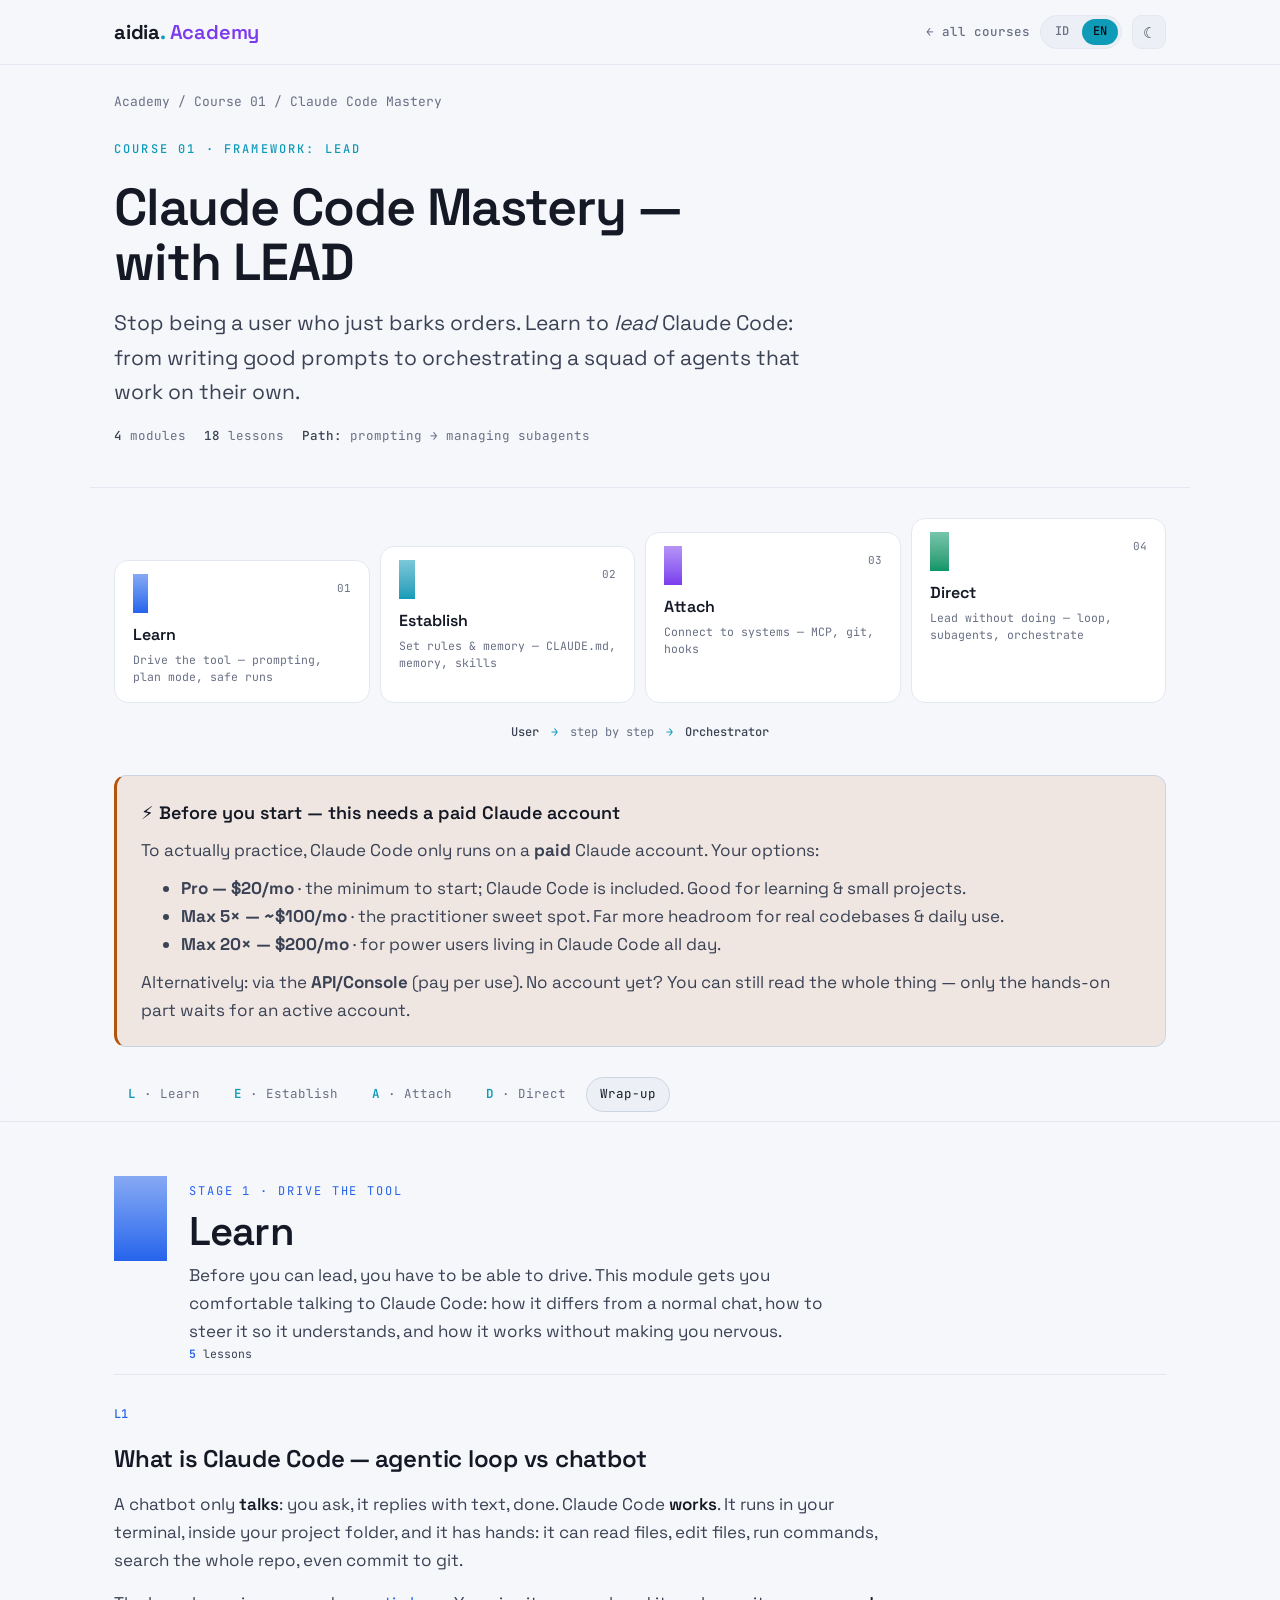
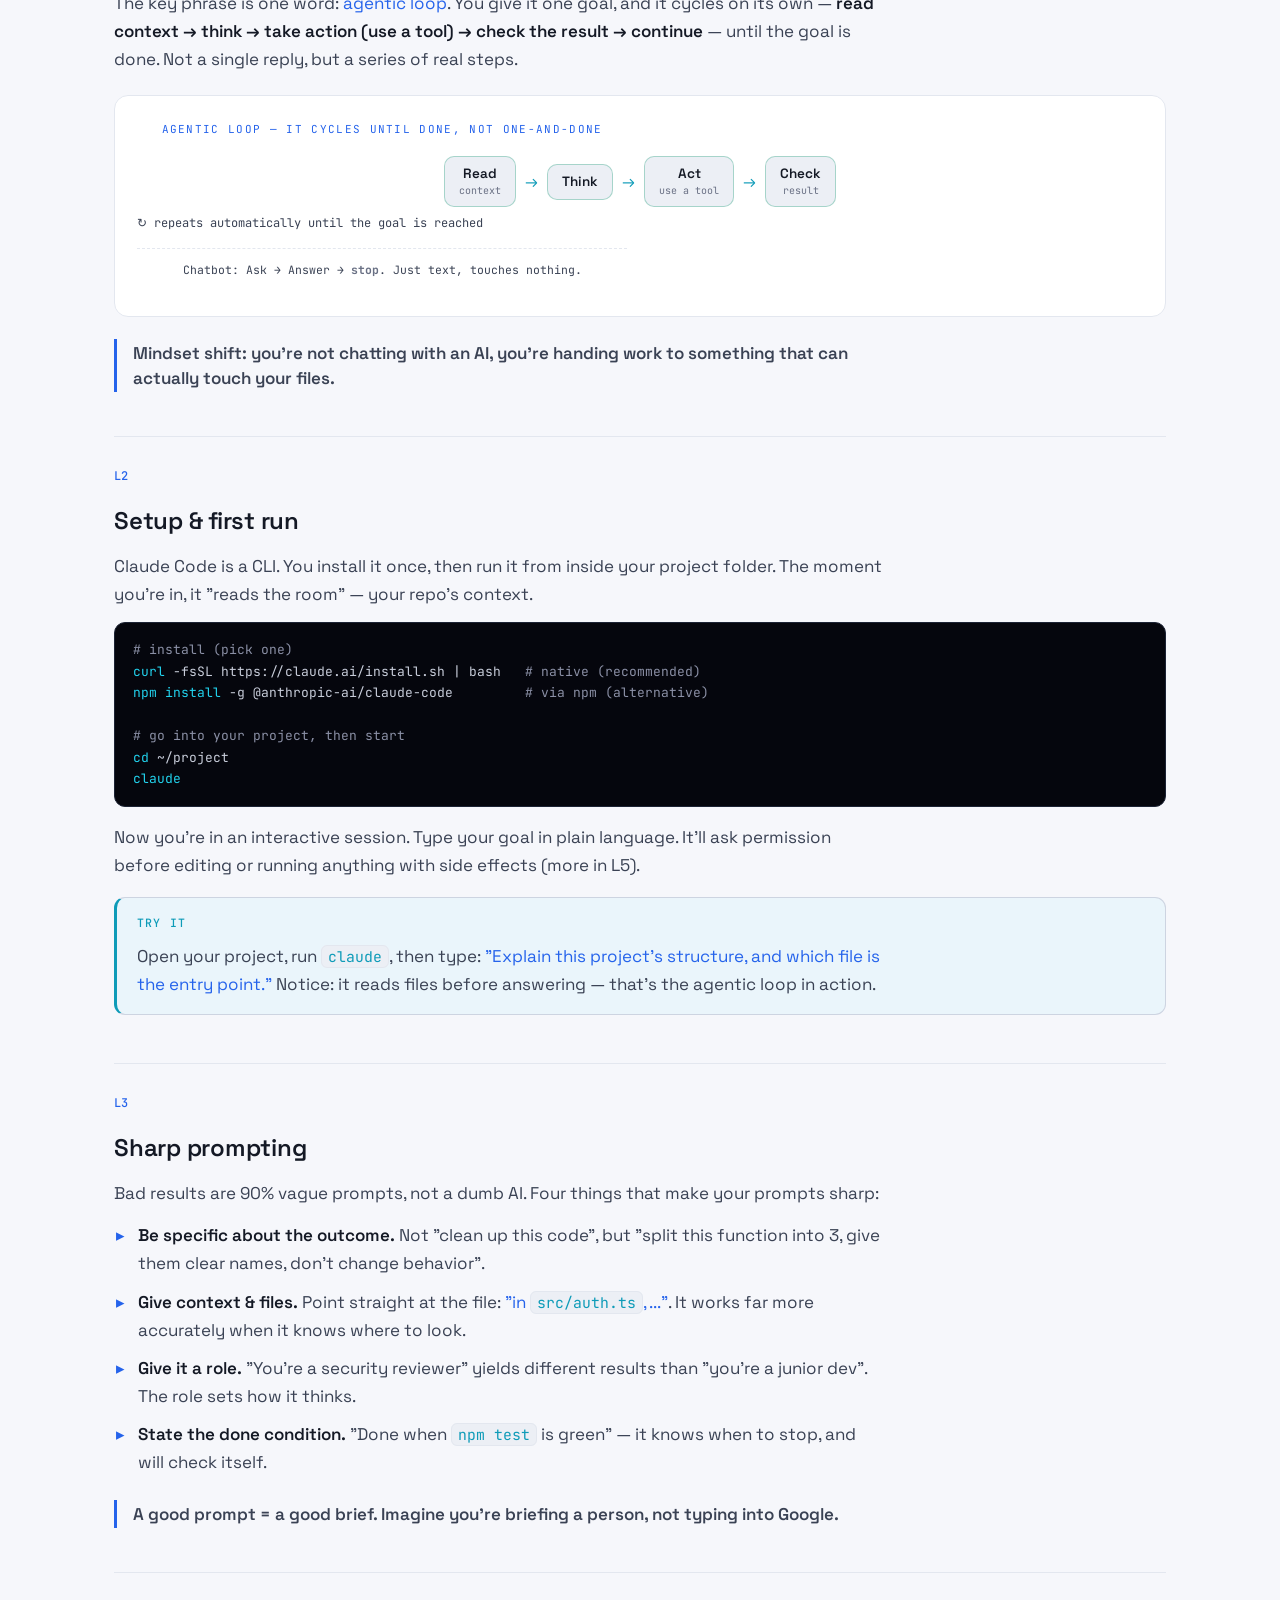
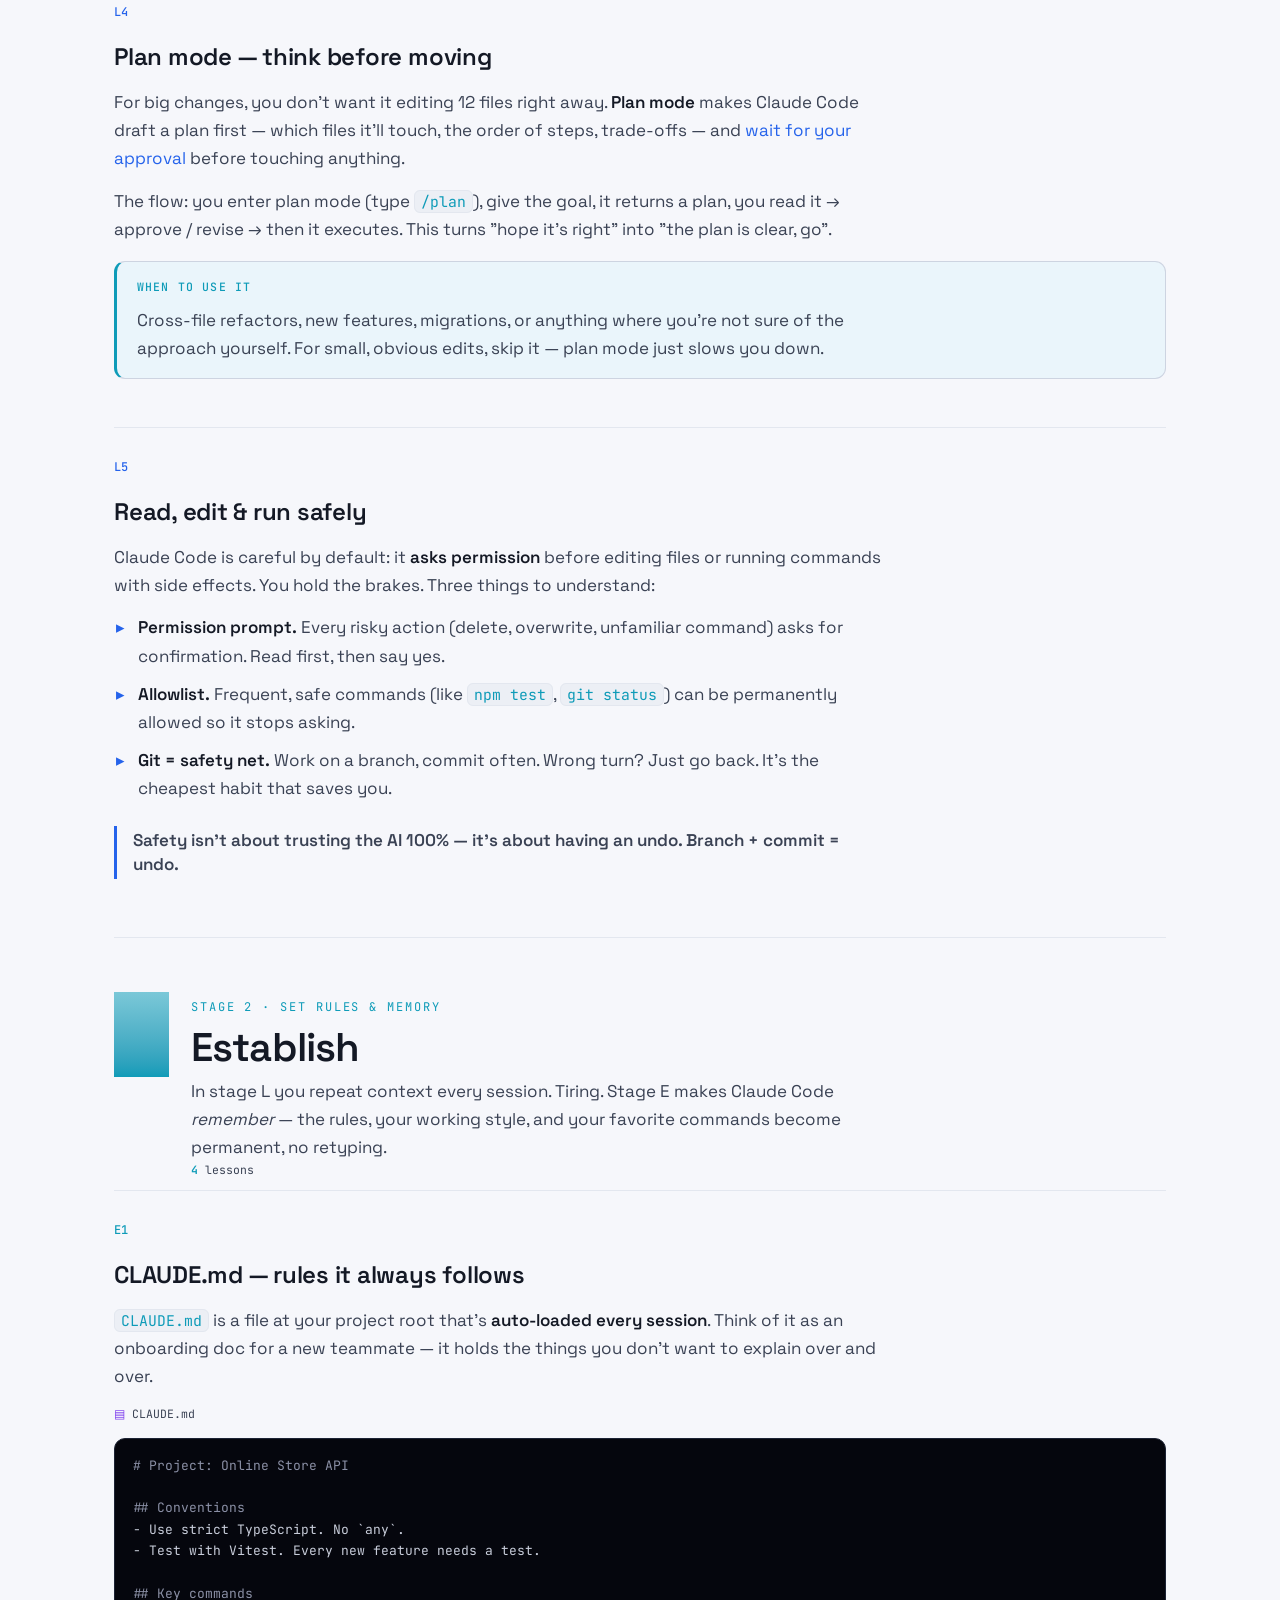
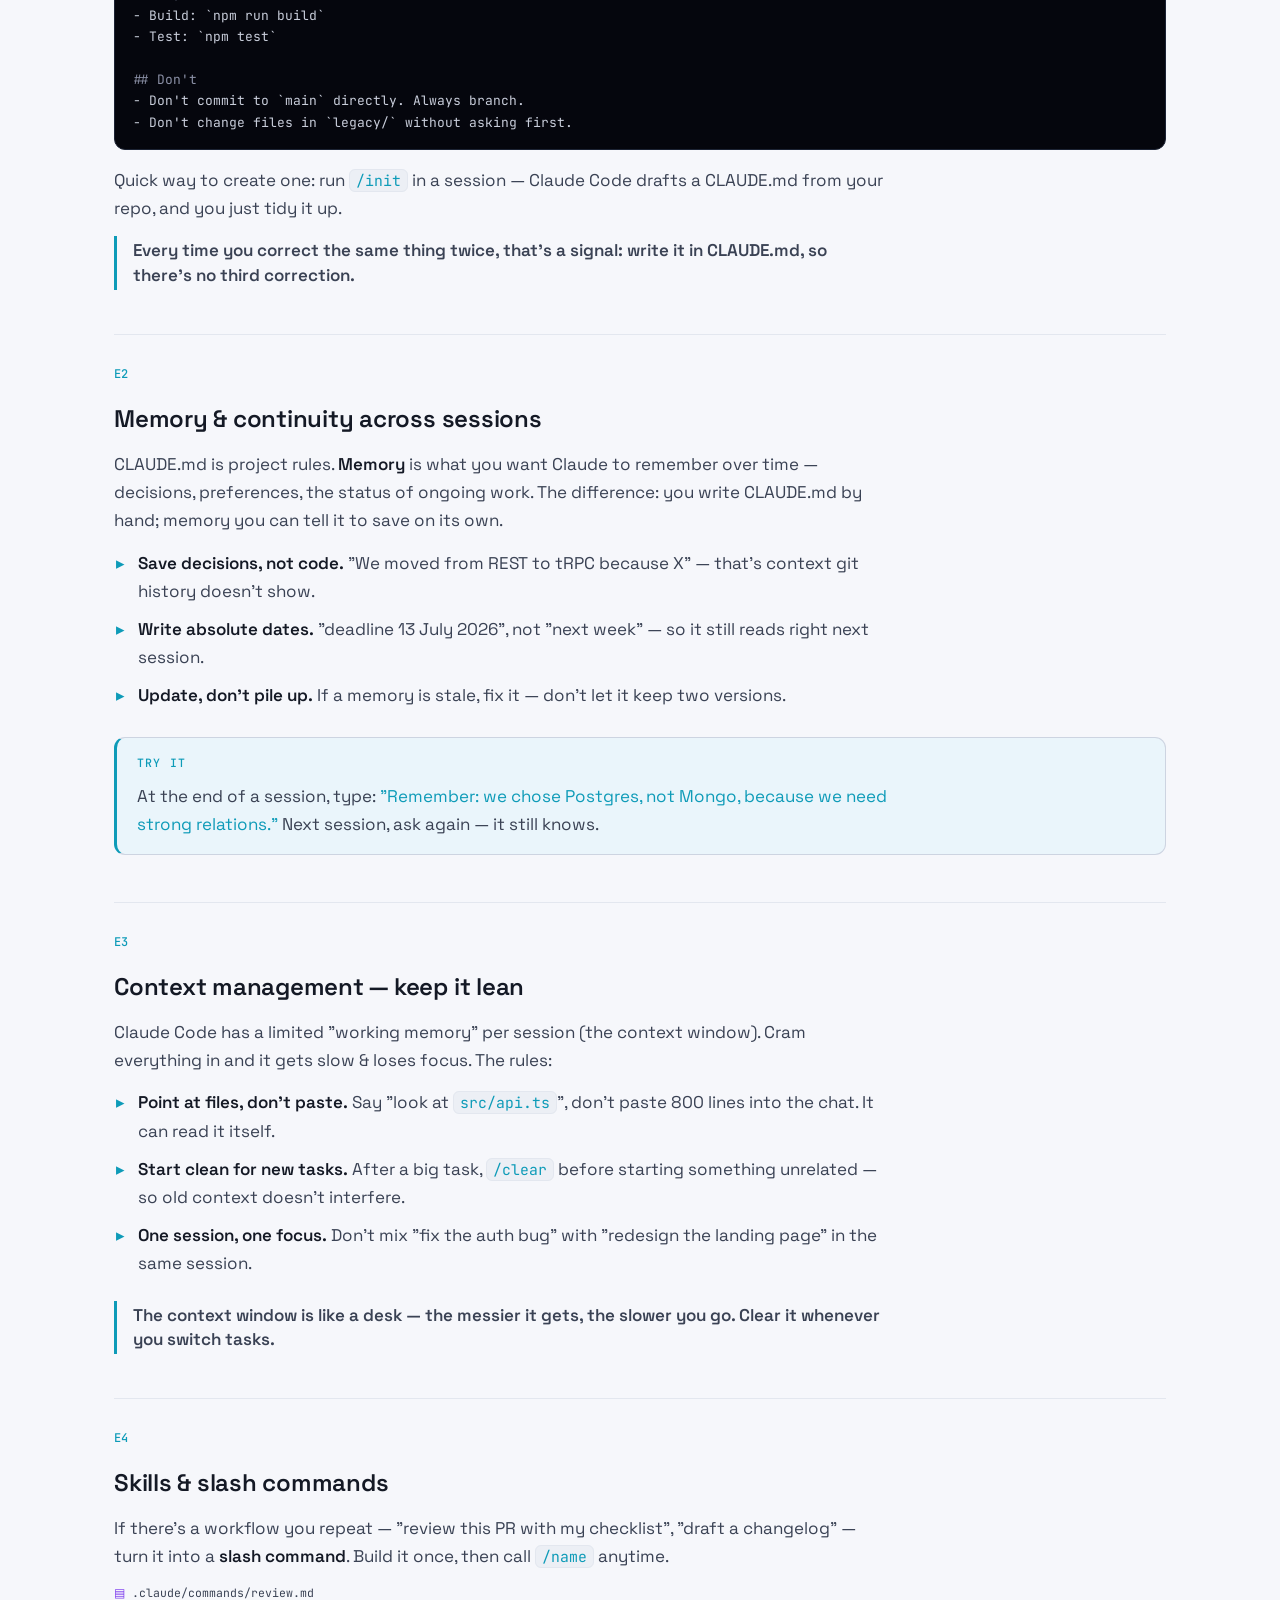
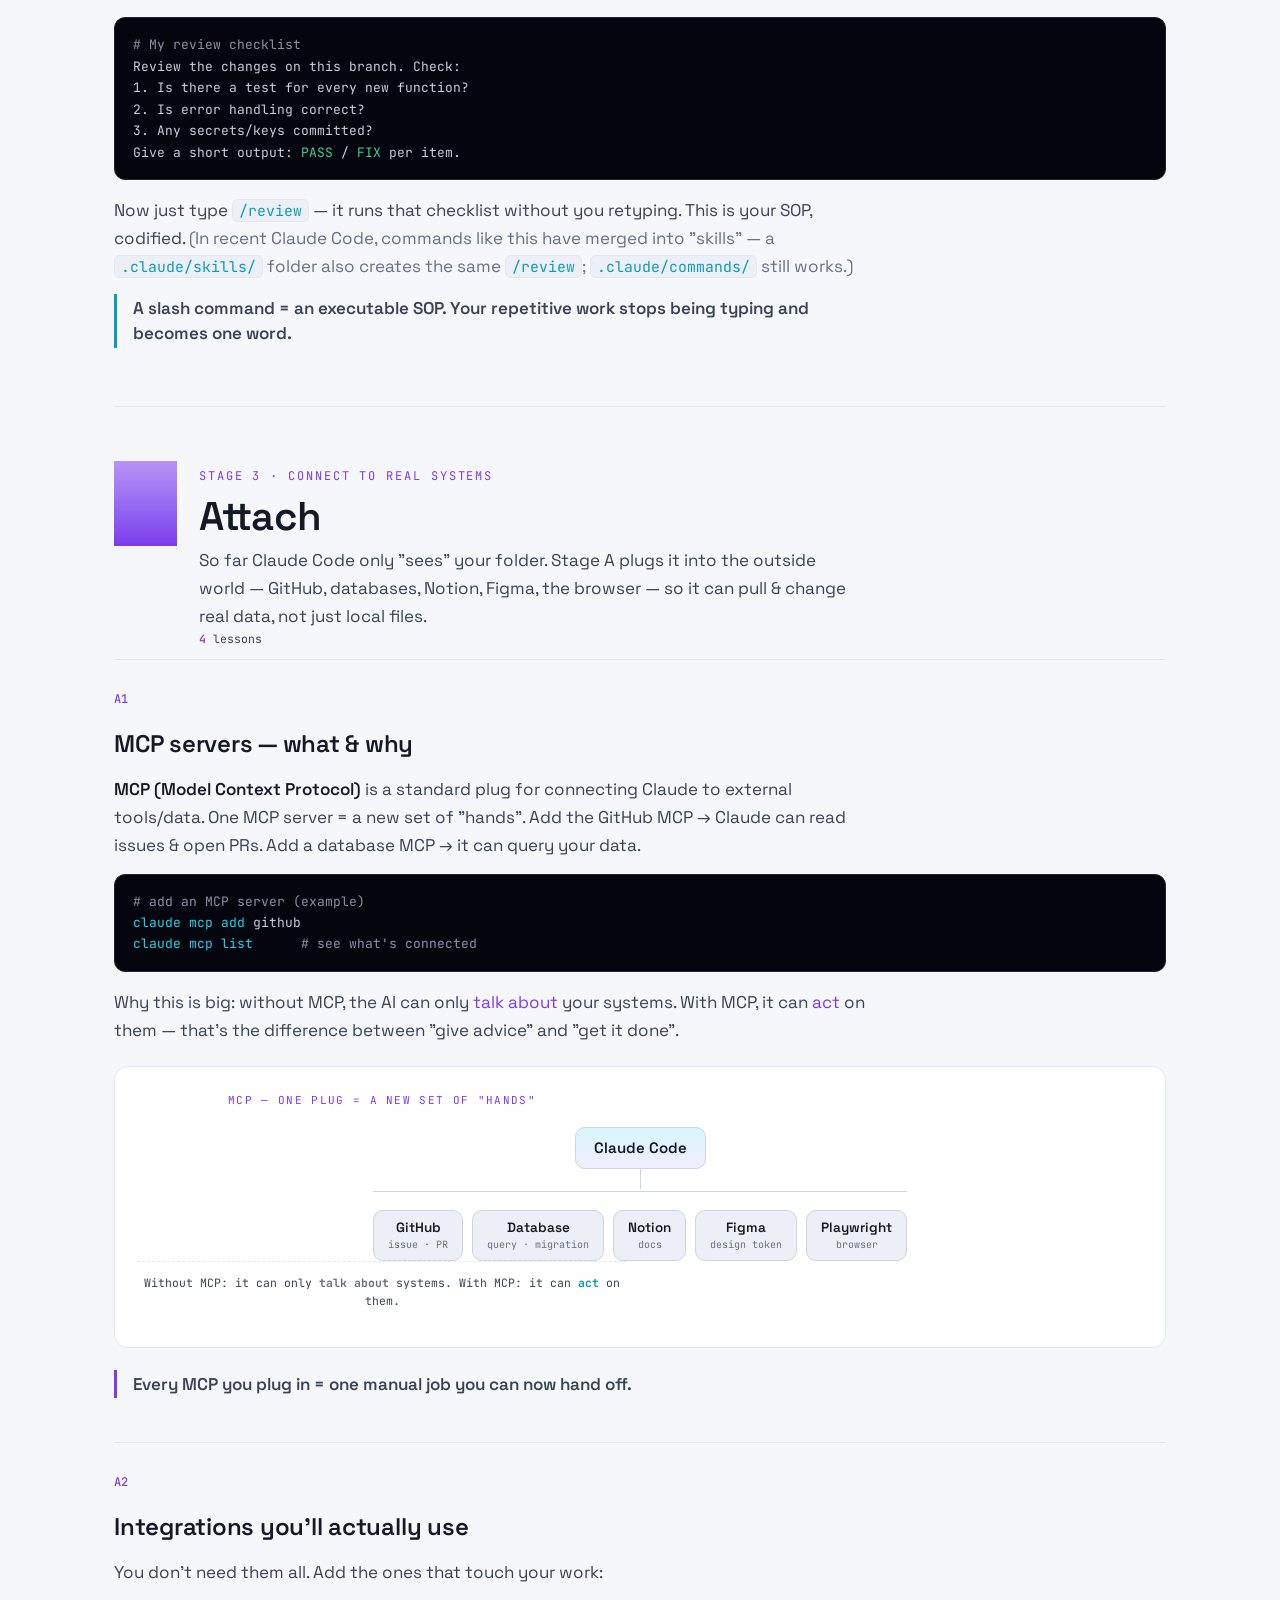
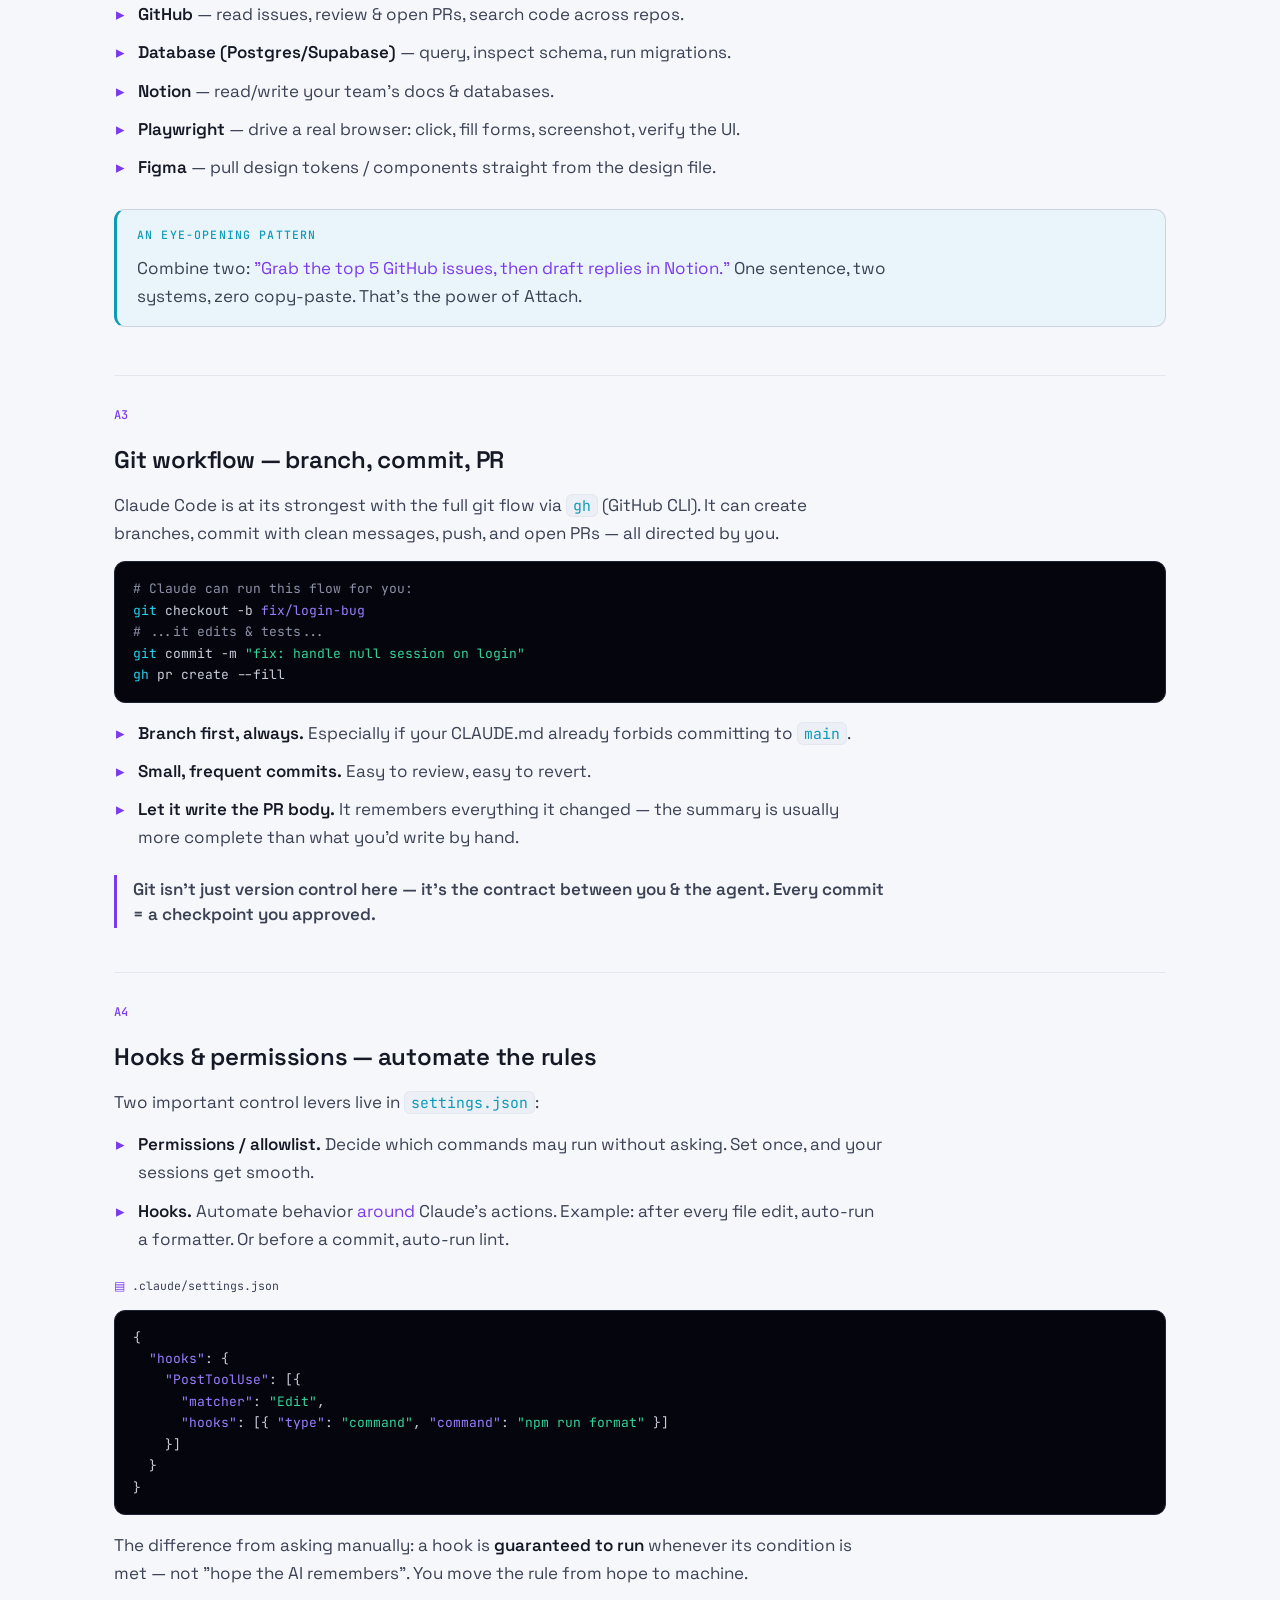
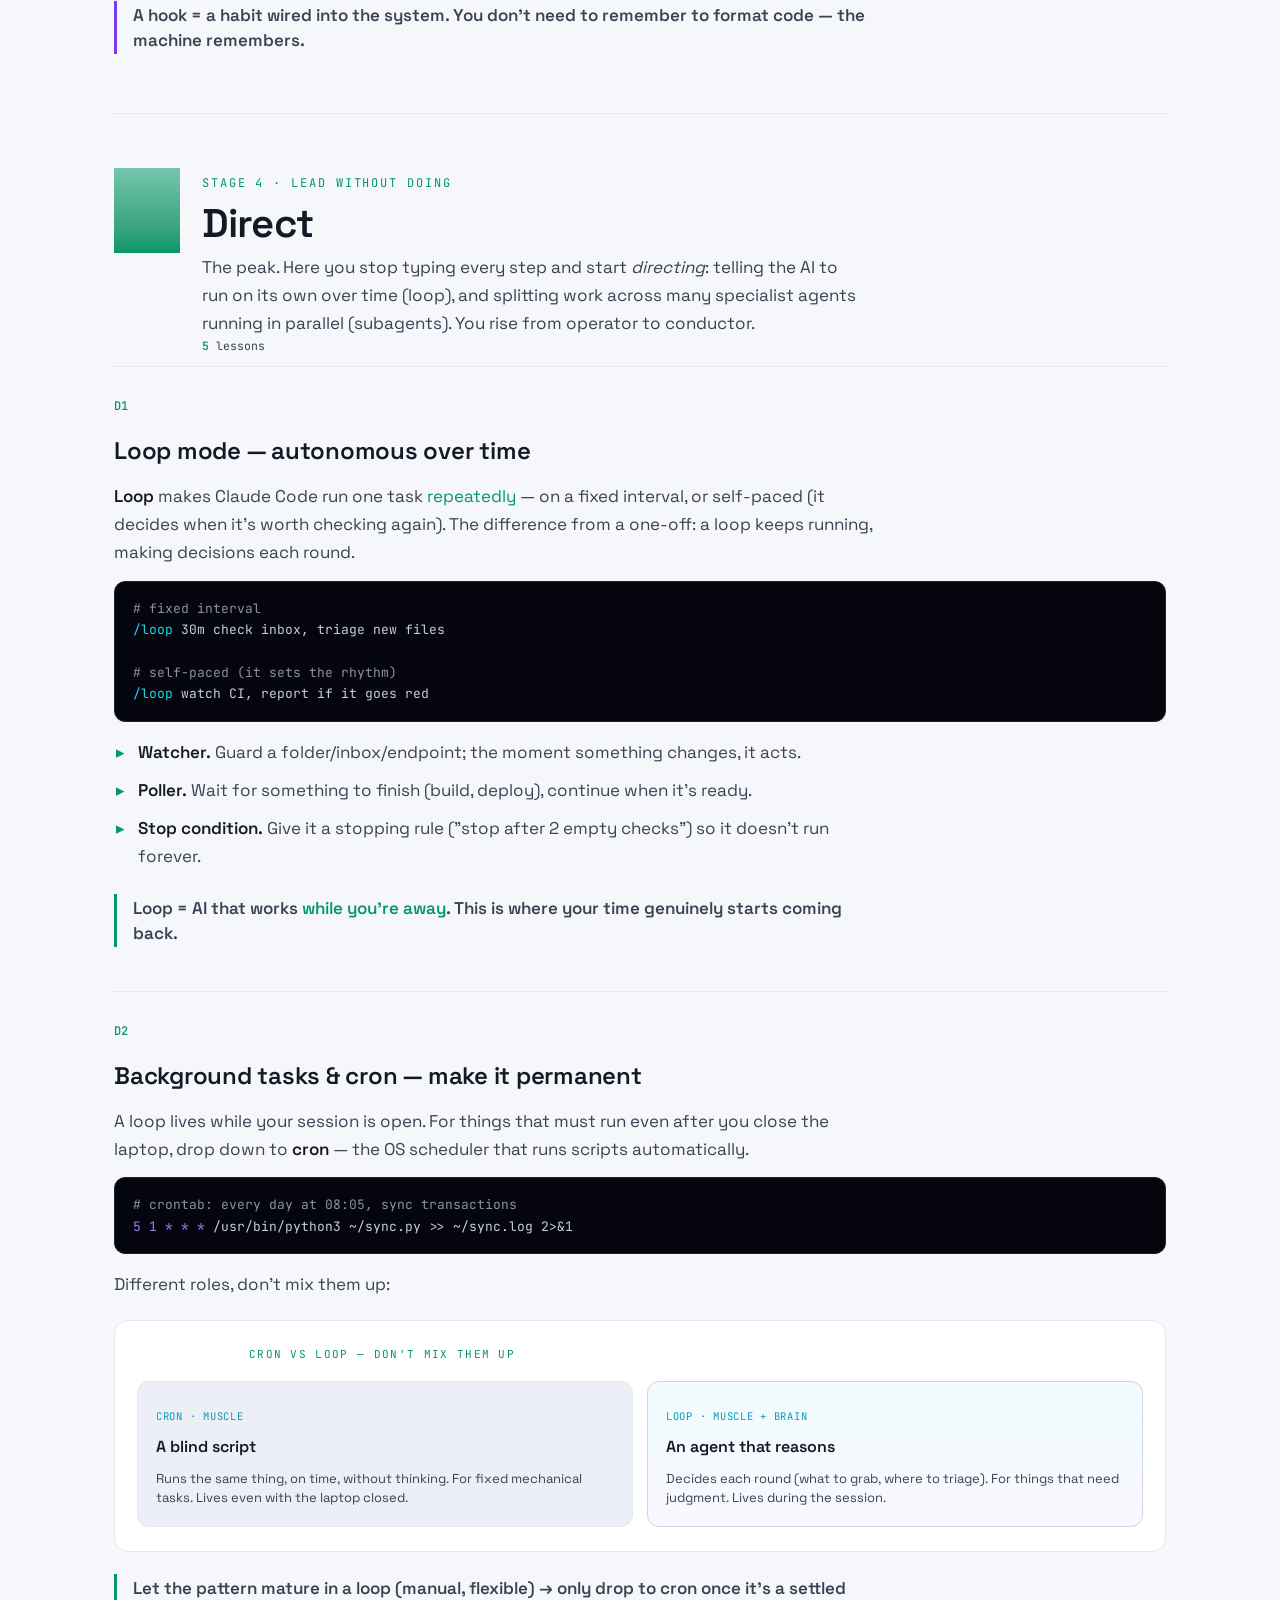
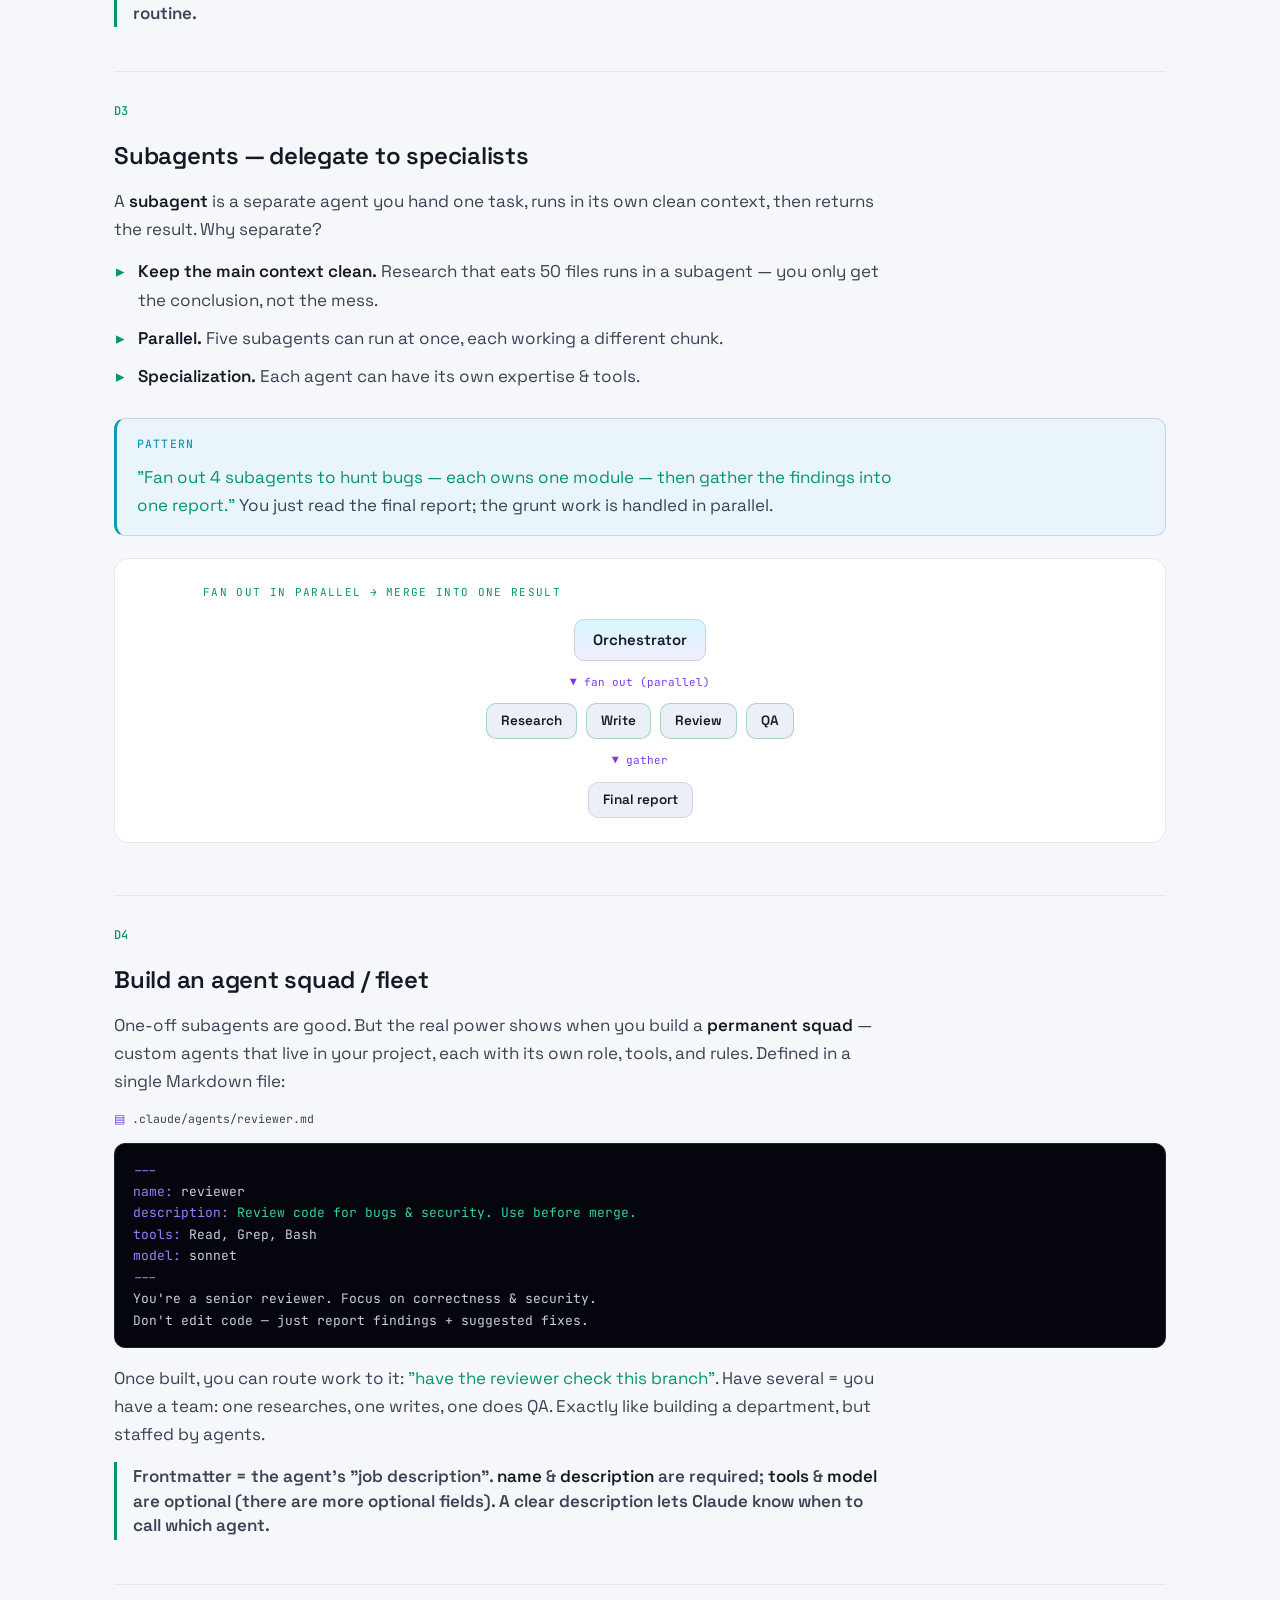
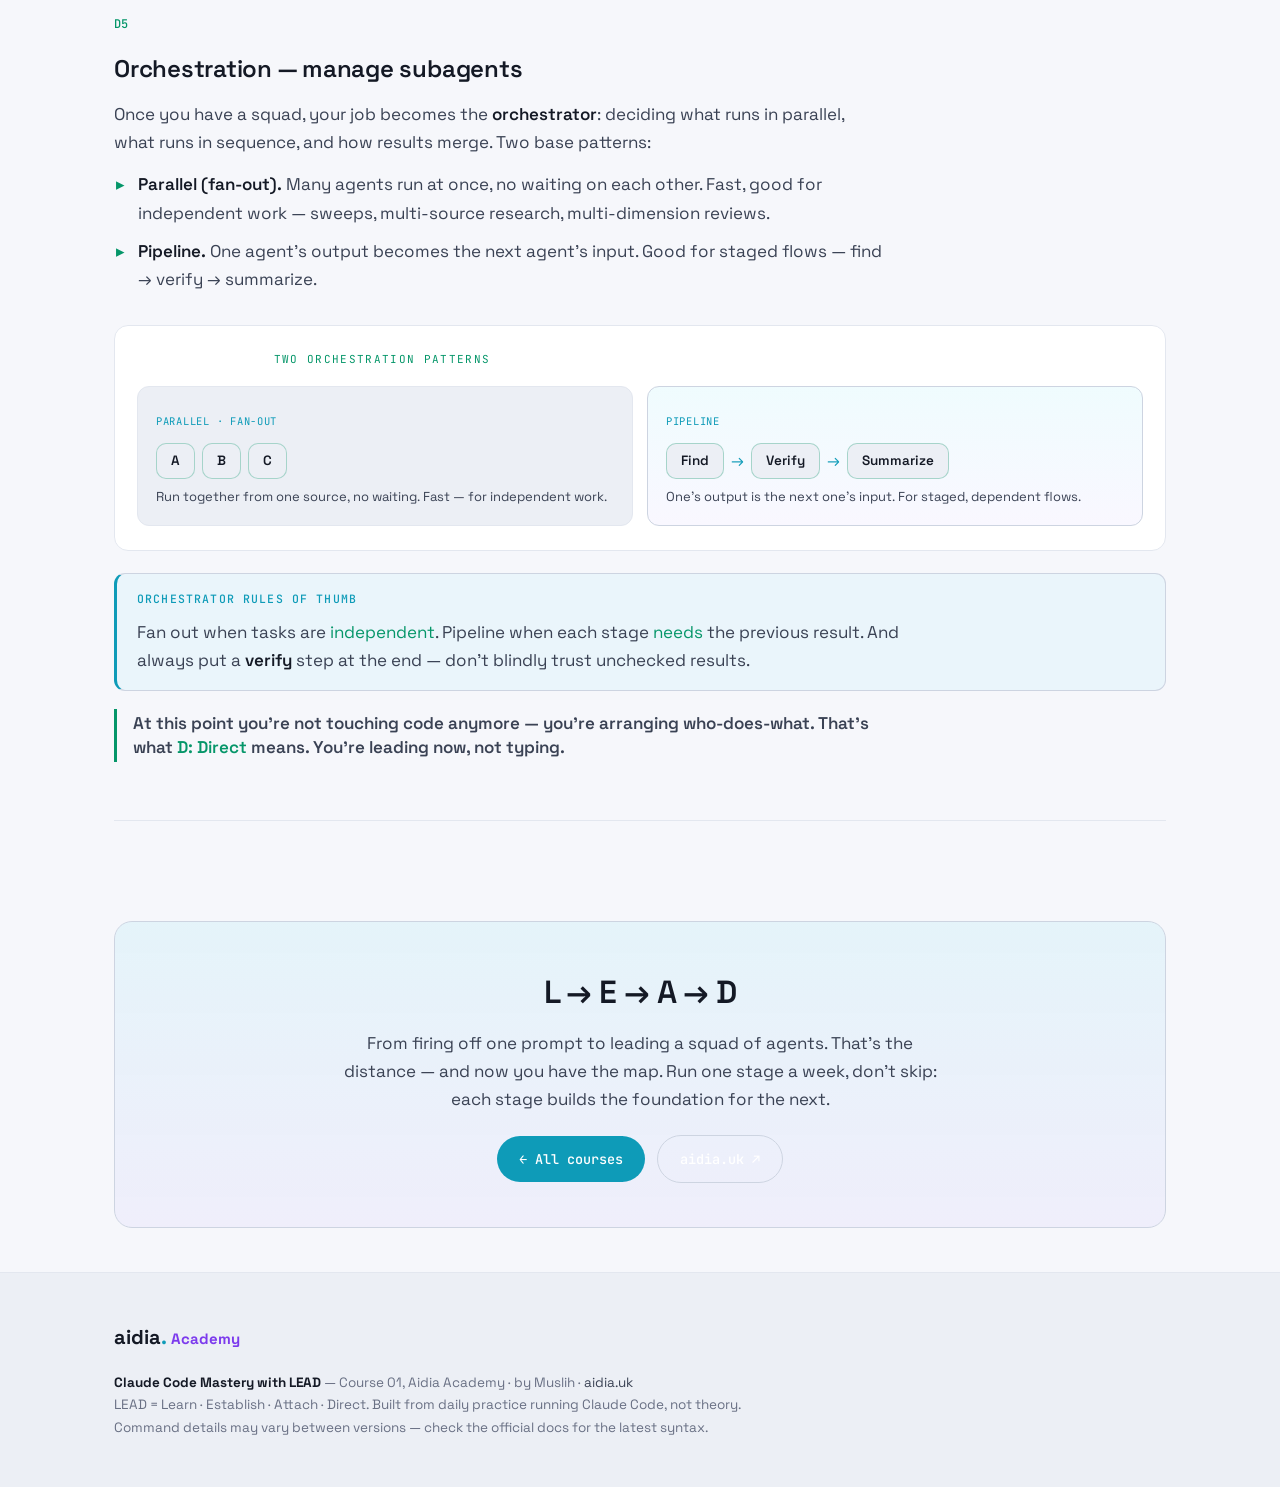
==== commit 80f8d9bc: "Default language = English (fallback en); ID via toggle, choice persists Co-Authored-By: Claude Opus" ====
--- a/claude-code-lead.html
+++ b/claude-code-lead.html
@@ -1,5 +1,5 @@
 <!DOCTYPE html>
-<html lang="id">
+<html lang="en">
 <head>
 <meta charset="UTF-8">
 <meta name="viewport" content="width=device-width, initial-scale=1.0">
@@ -12,7 +12,7 @@
 <link rel="preconnect" href="https://fonts.googleapis.com">
 <link rel="preconnect" href="https://fonts.gstatic.com" crossorigin>
 <link href="https://fonts.googleapis.com/css2?family=Space+Grotesk:wght@400;500;600;700&family=JetBrains+Mono:wght@400;500&display=swap" rel="stylesheet">
-<script>(function(){try{var t=localStorage.getItem('aidia-theme');if(!t)t=(window.matchMedia&&window.matchMedia('(prefers-color-scheme: light)').matches)?'light':'dark';if(t==='light')document.documentElement.setAttribute('data-theme','light');var l=localStorage.getItem('aidia-lang')||'id';document.documentElement.setAttribute('data-lang',l);}catch(e){}})();</script>
+<script>(function(){try{var t=localStorage.getItem('aidia-theme');if(!t)t=(window.matchMedia&&window.matchMedia('(prefers-color-scheme: light)').matches)?'light':'dark';if(t==='light')document.documentElement.setAttribute('data-theme','light');var l=localStorage.getItem('aidia-lang')||'en';document.documentElement.setAttribute('data-lang',l);}catch(e){}})();</script>
 <link rel="stylesheet" href="style.css?v=7">
 </head>
 <body>
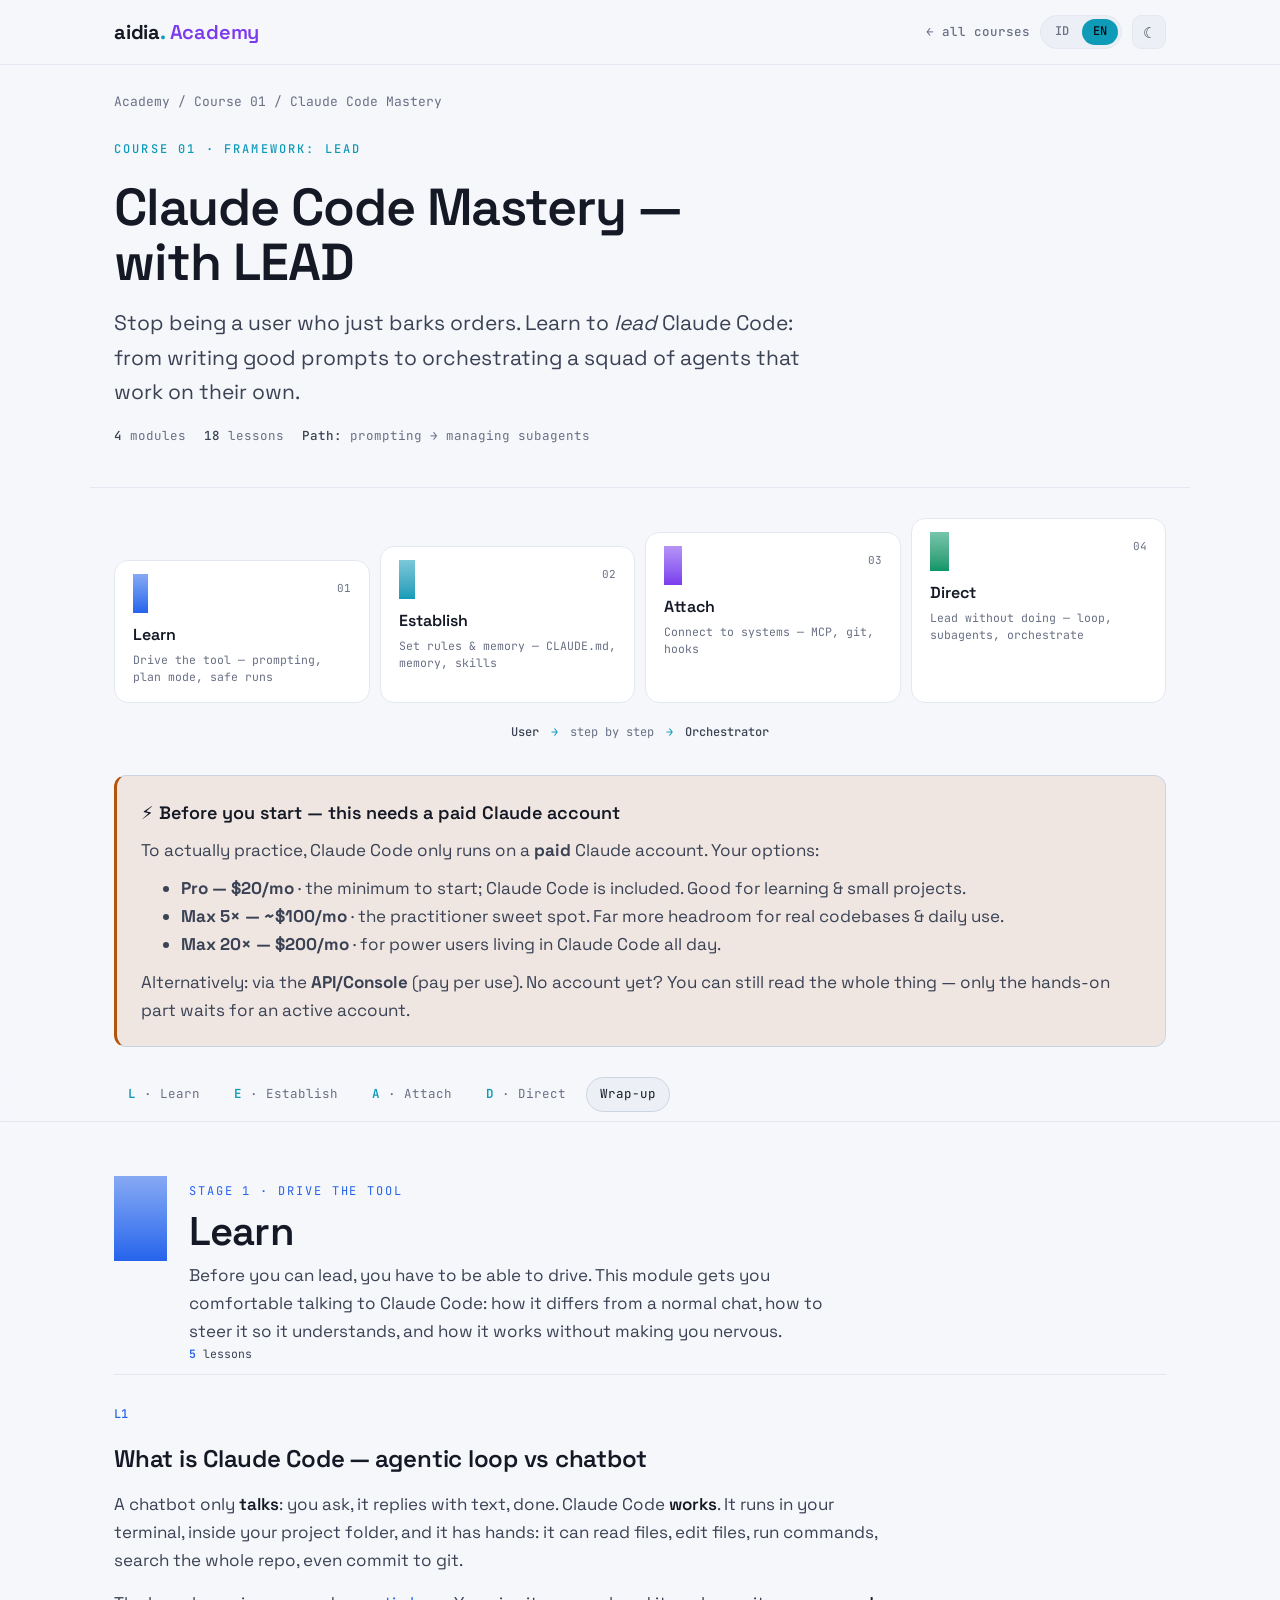
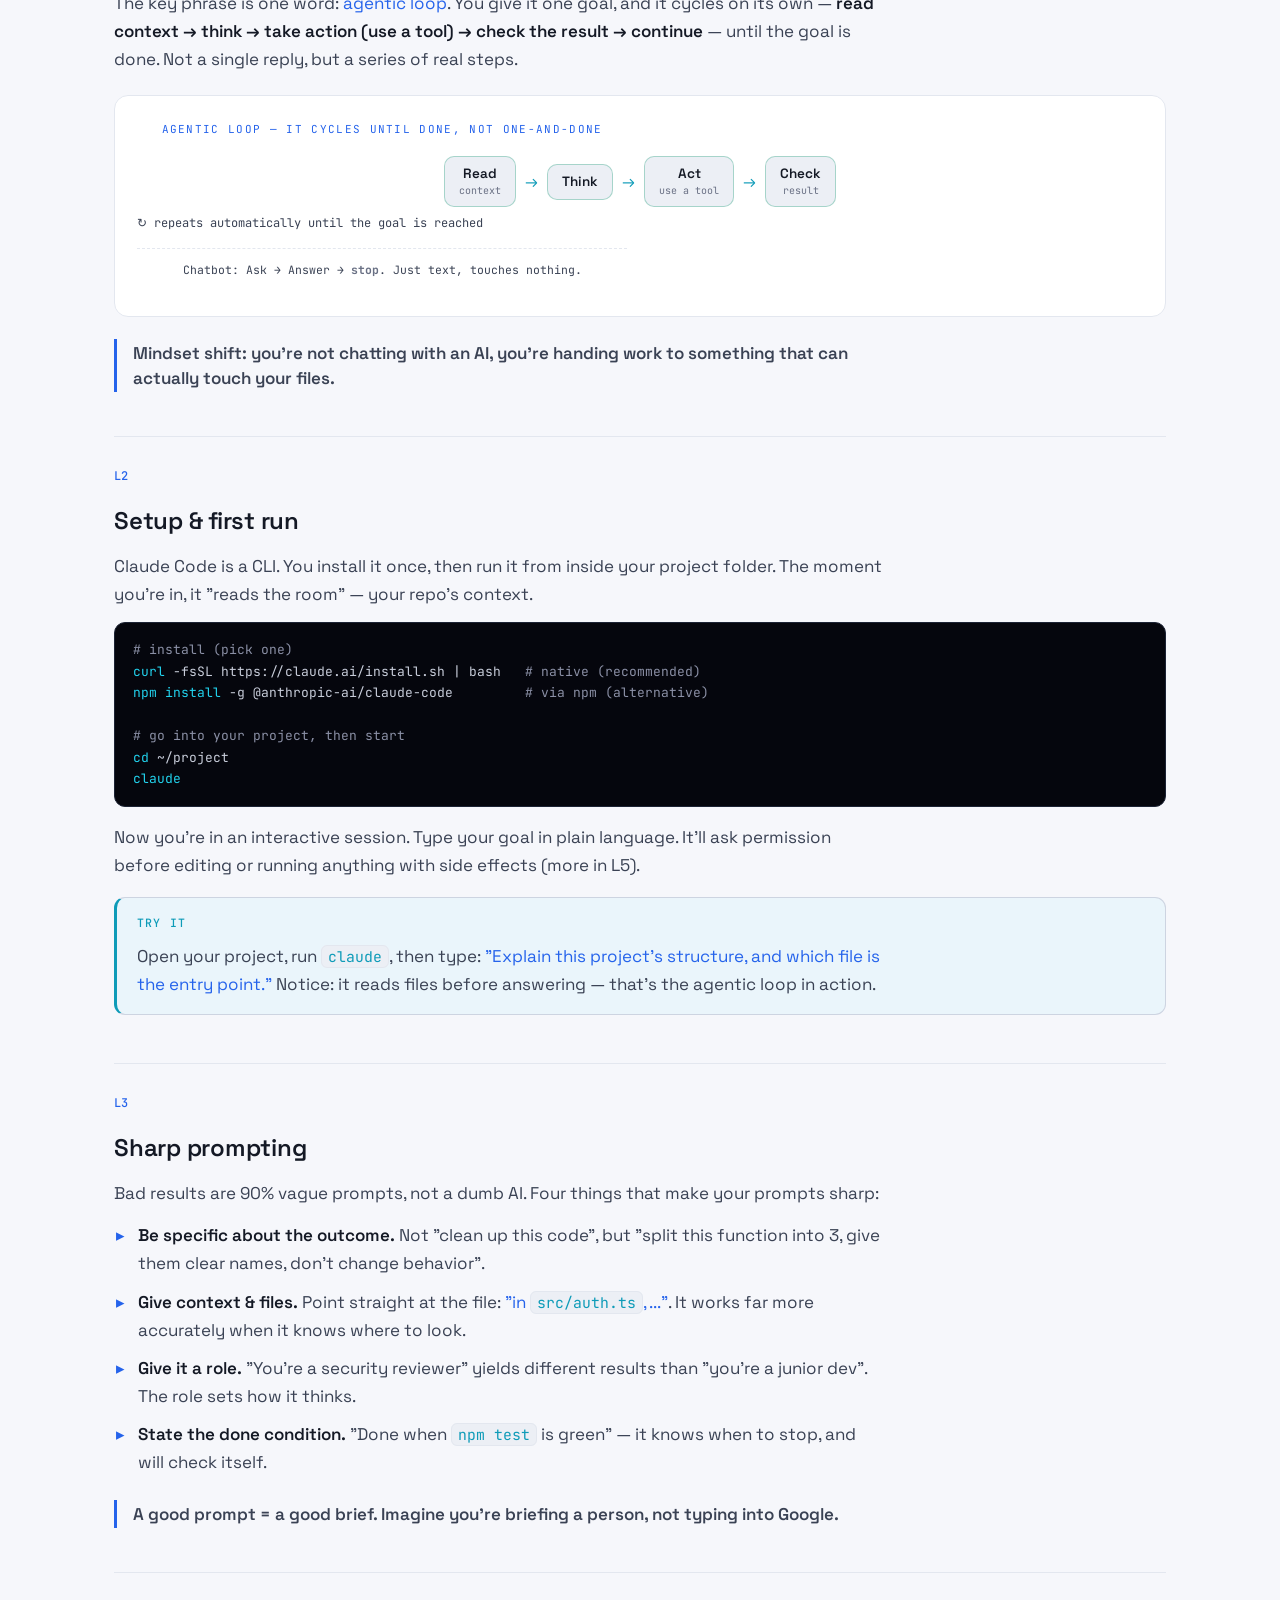
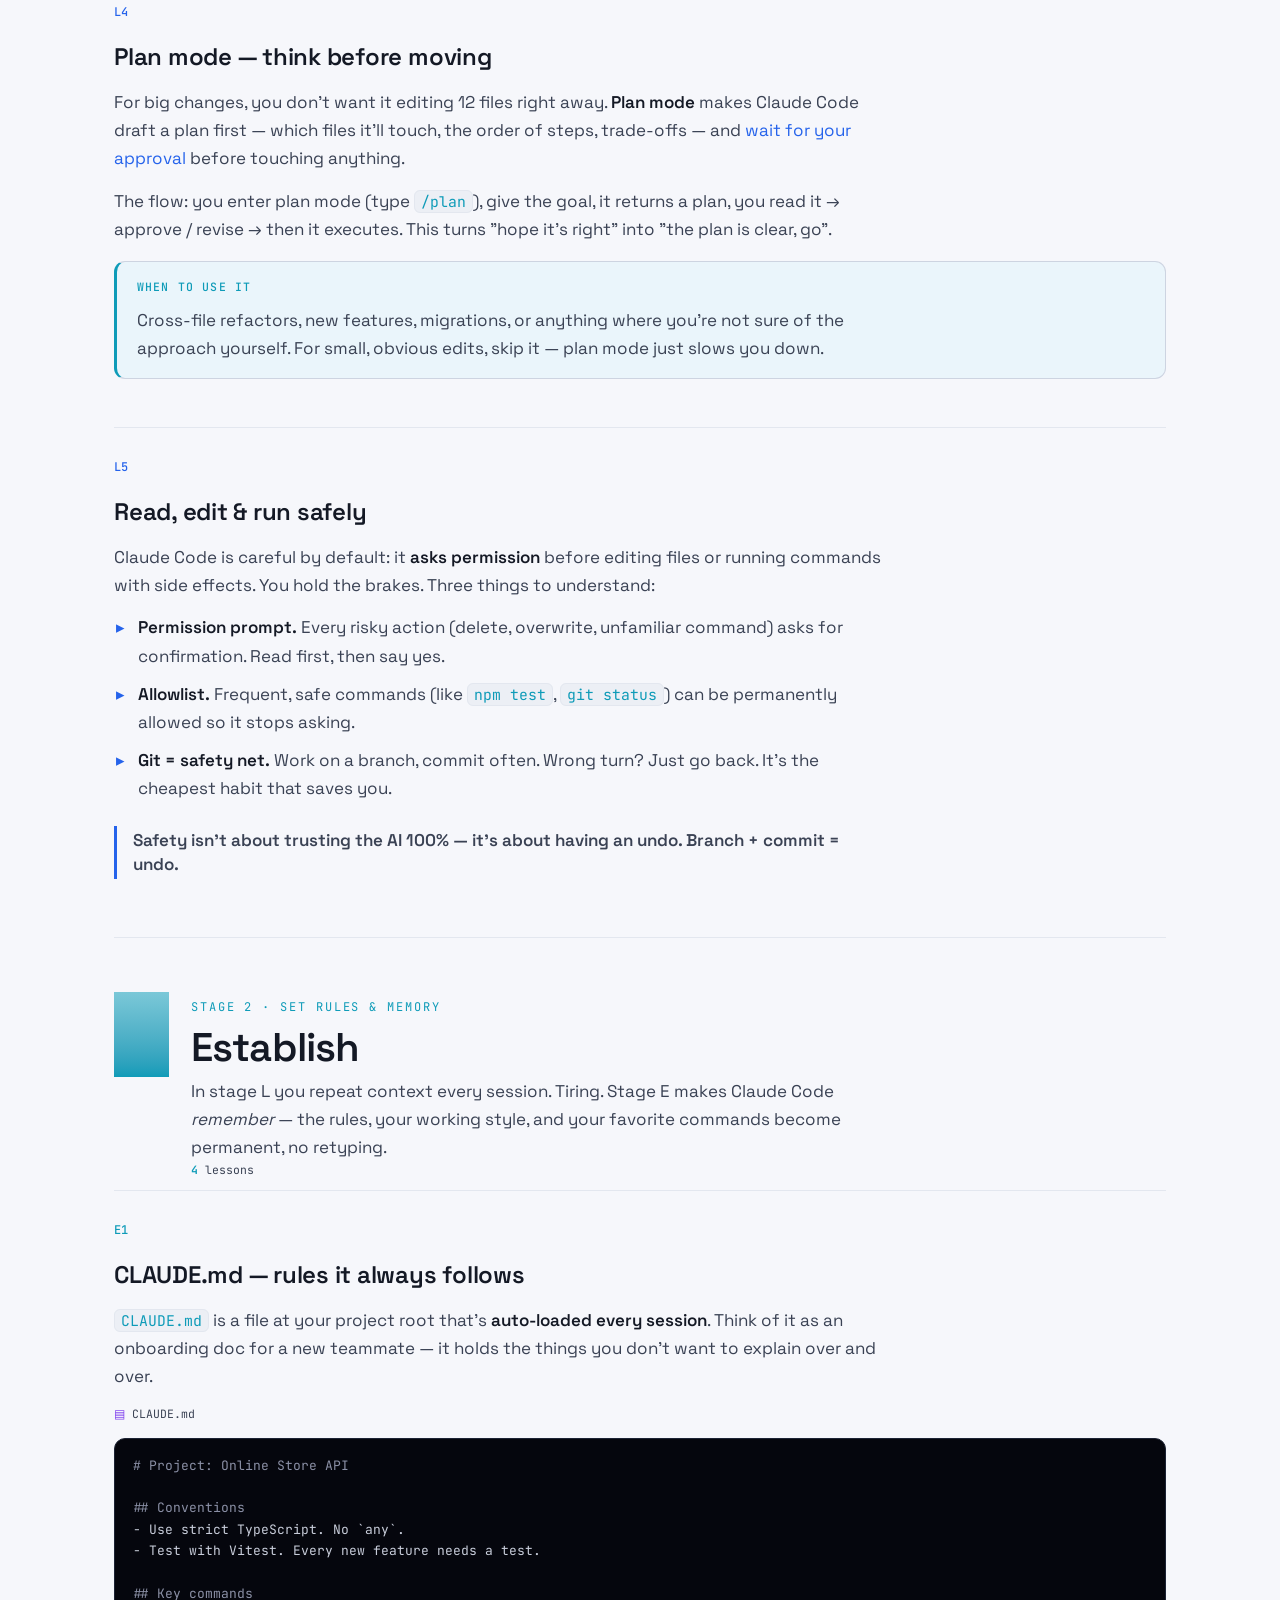
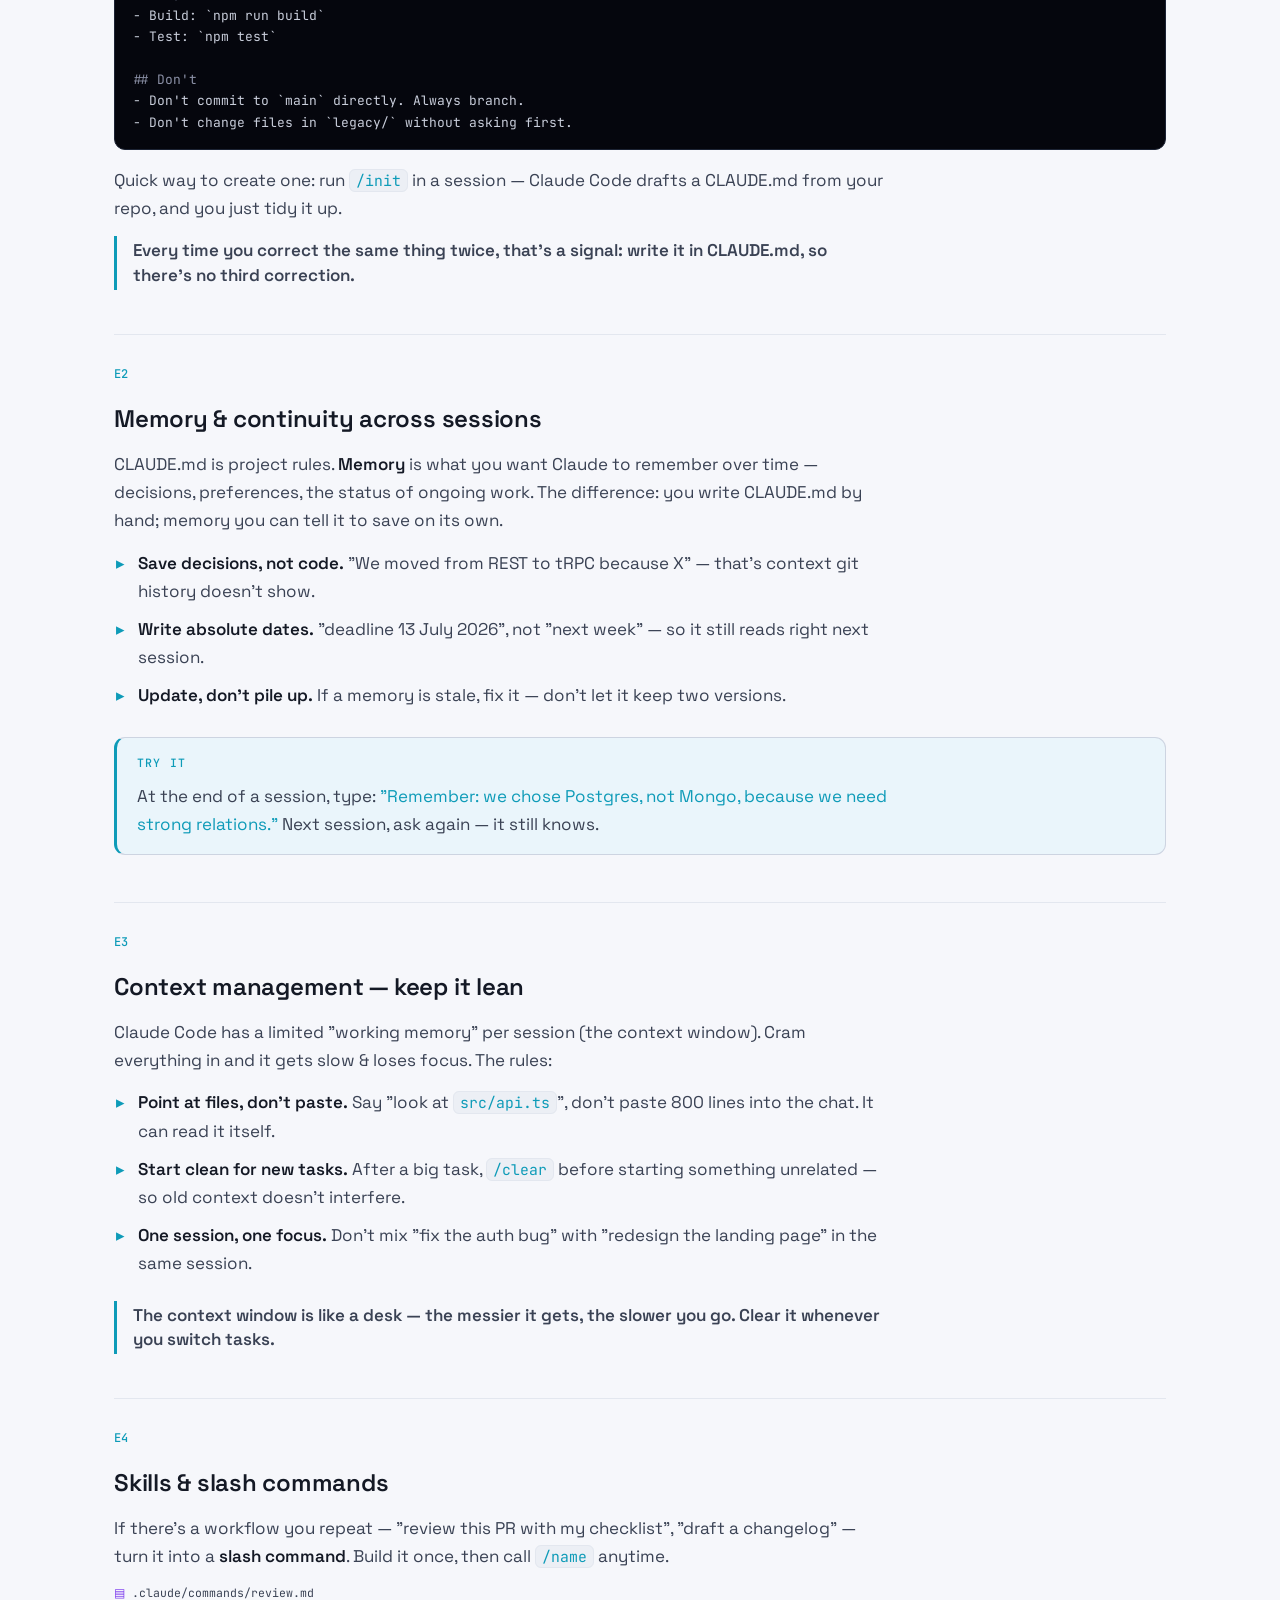
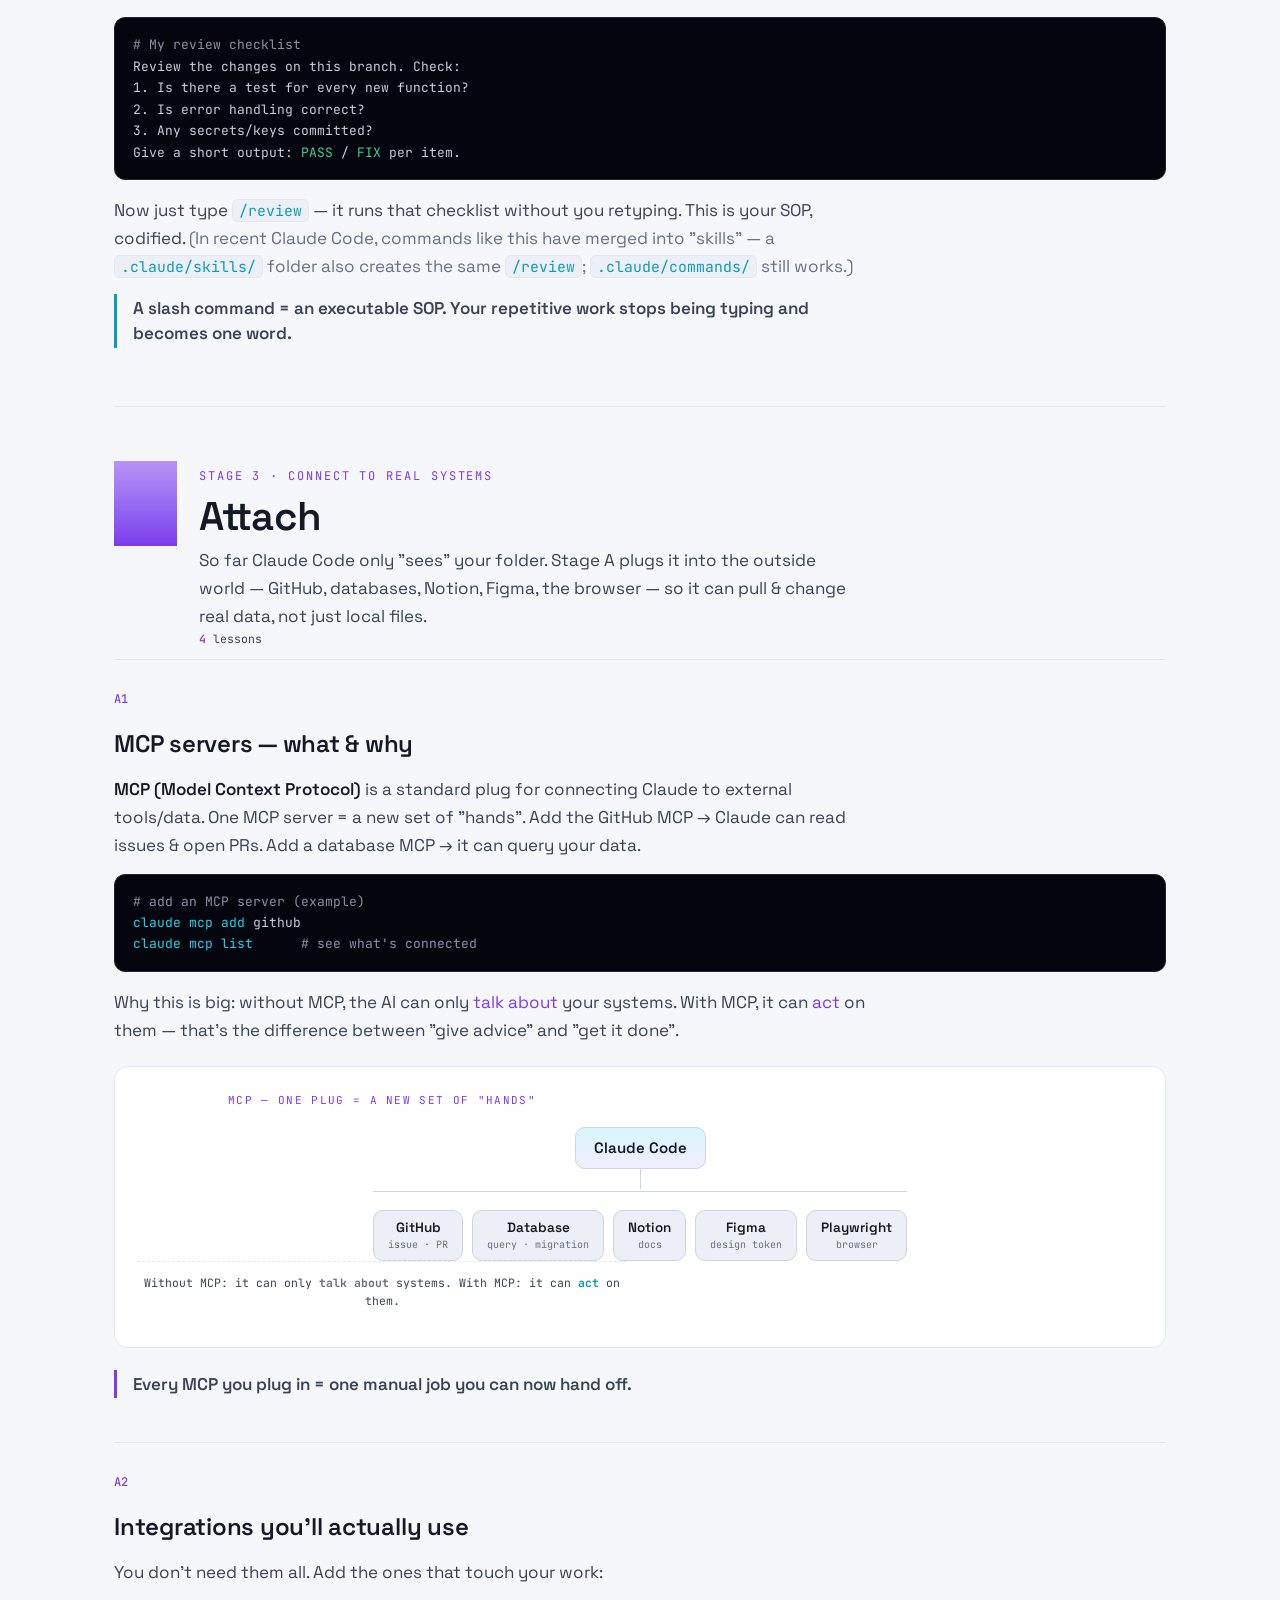
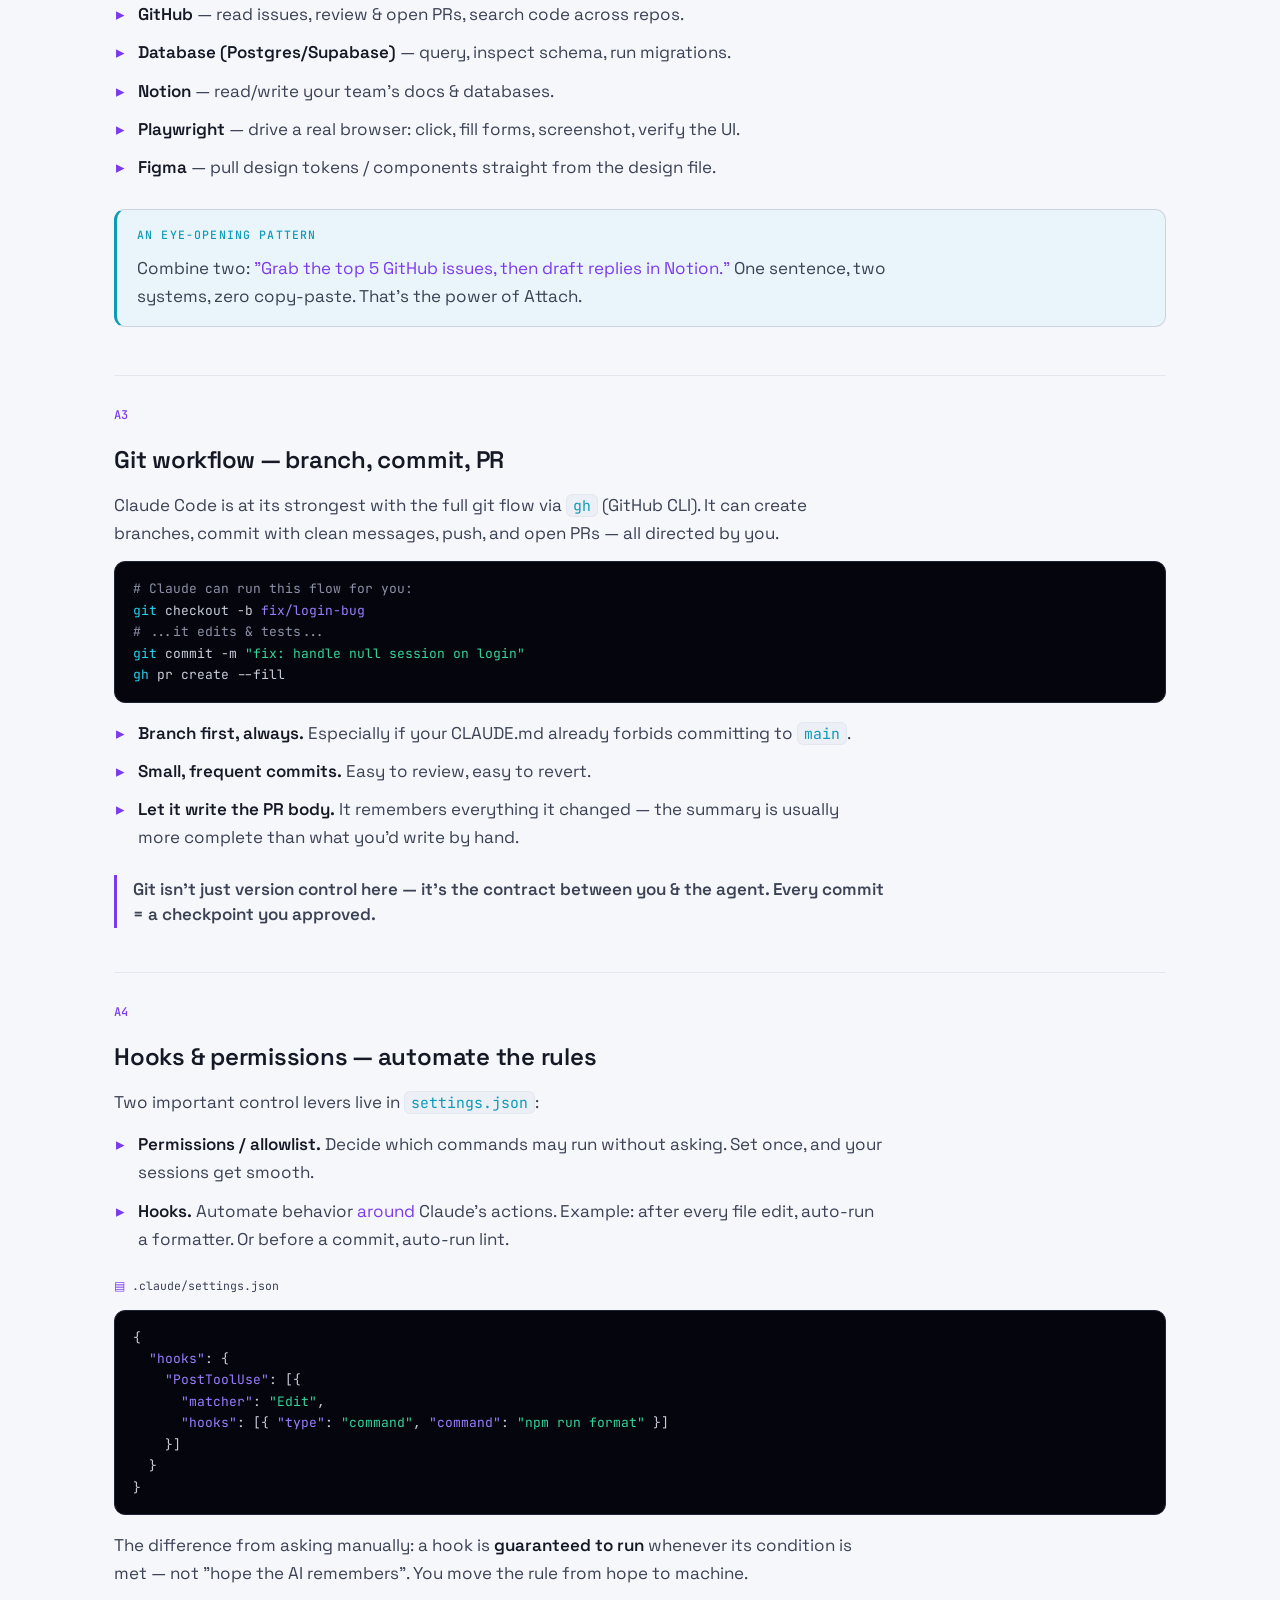
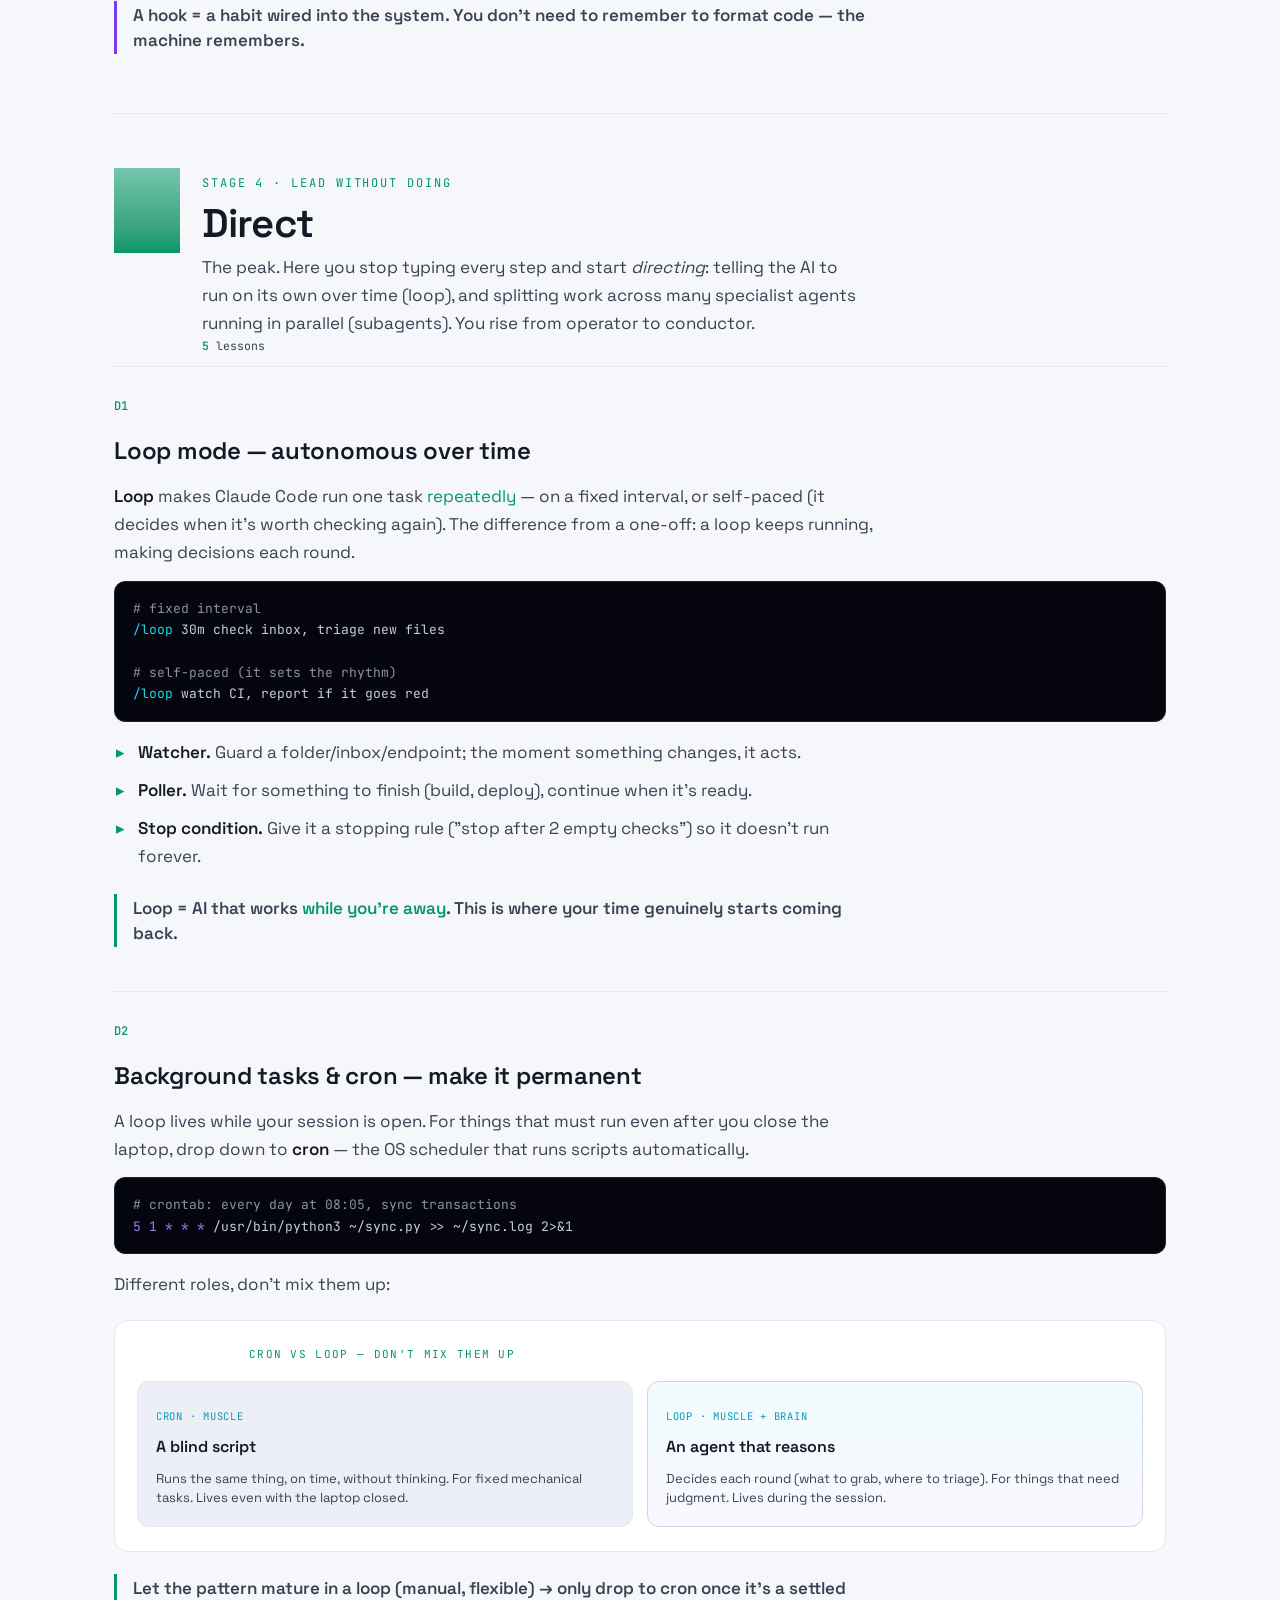
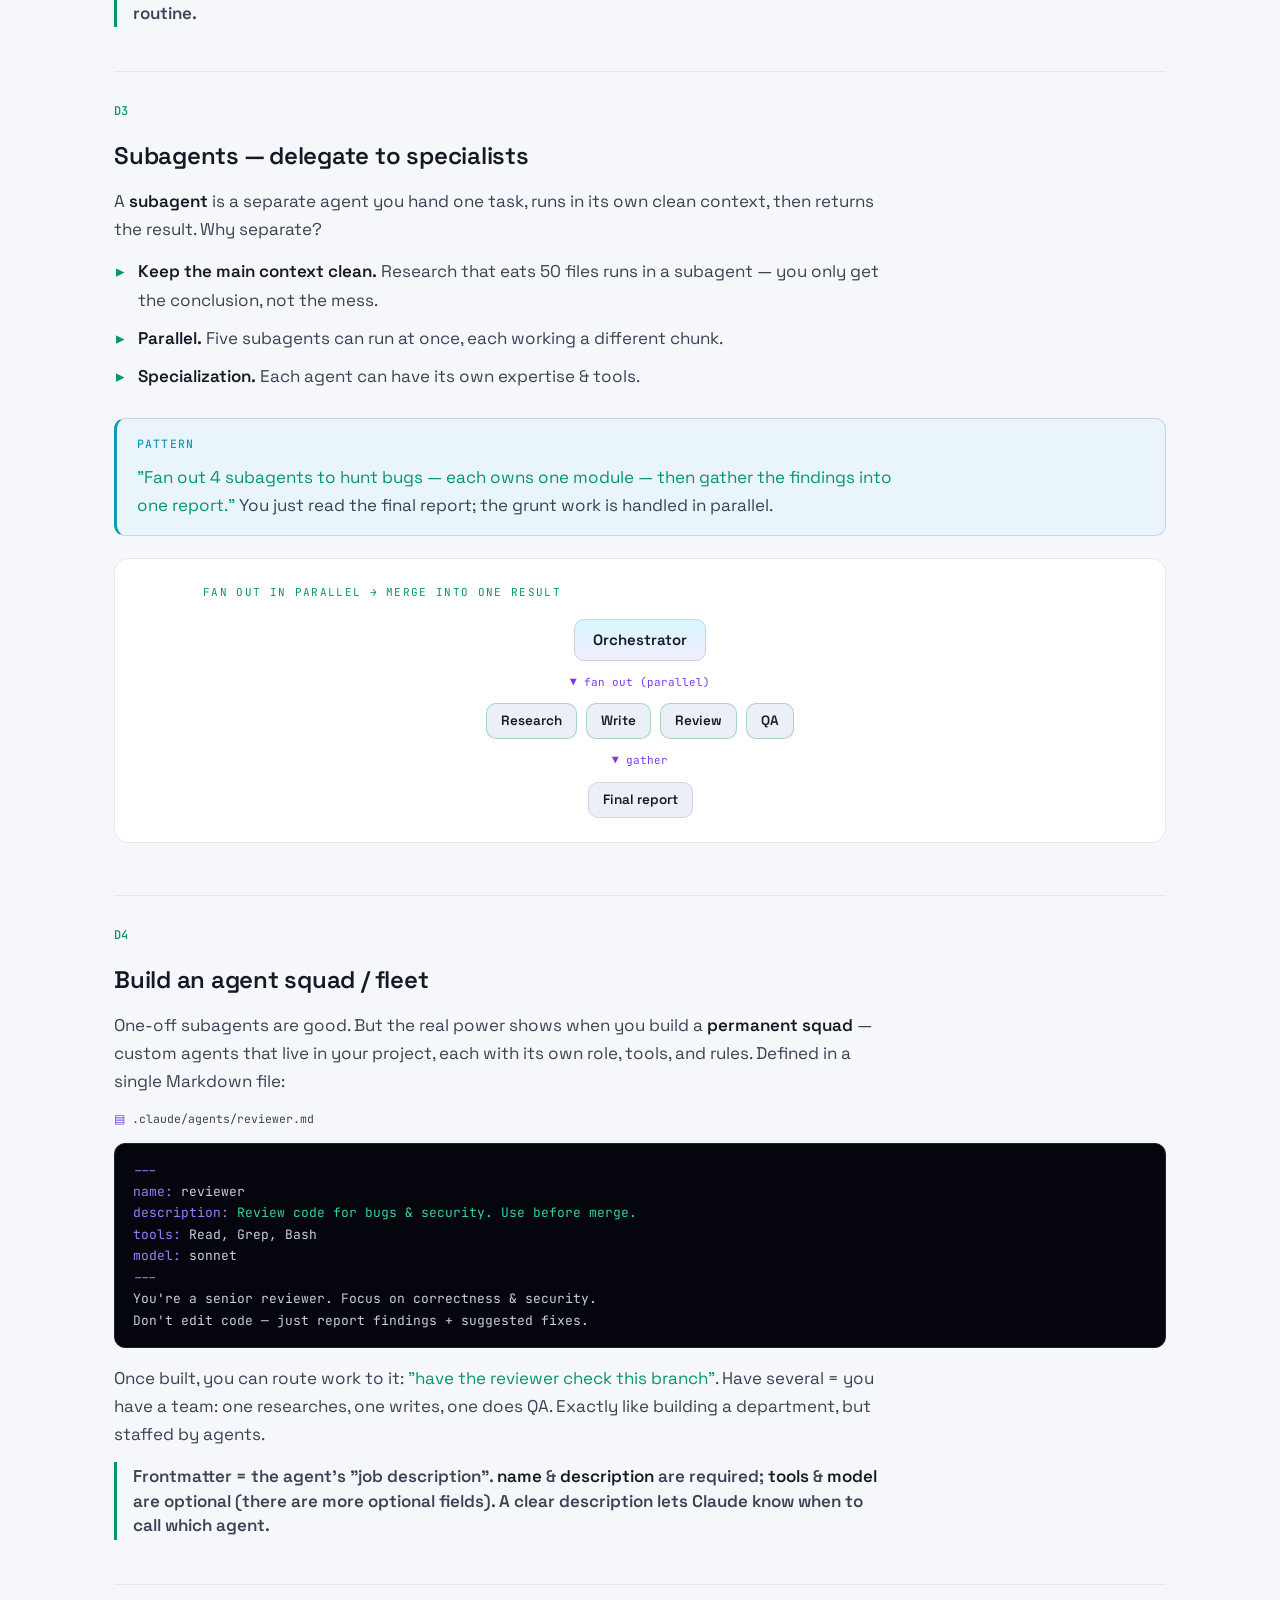
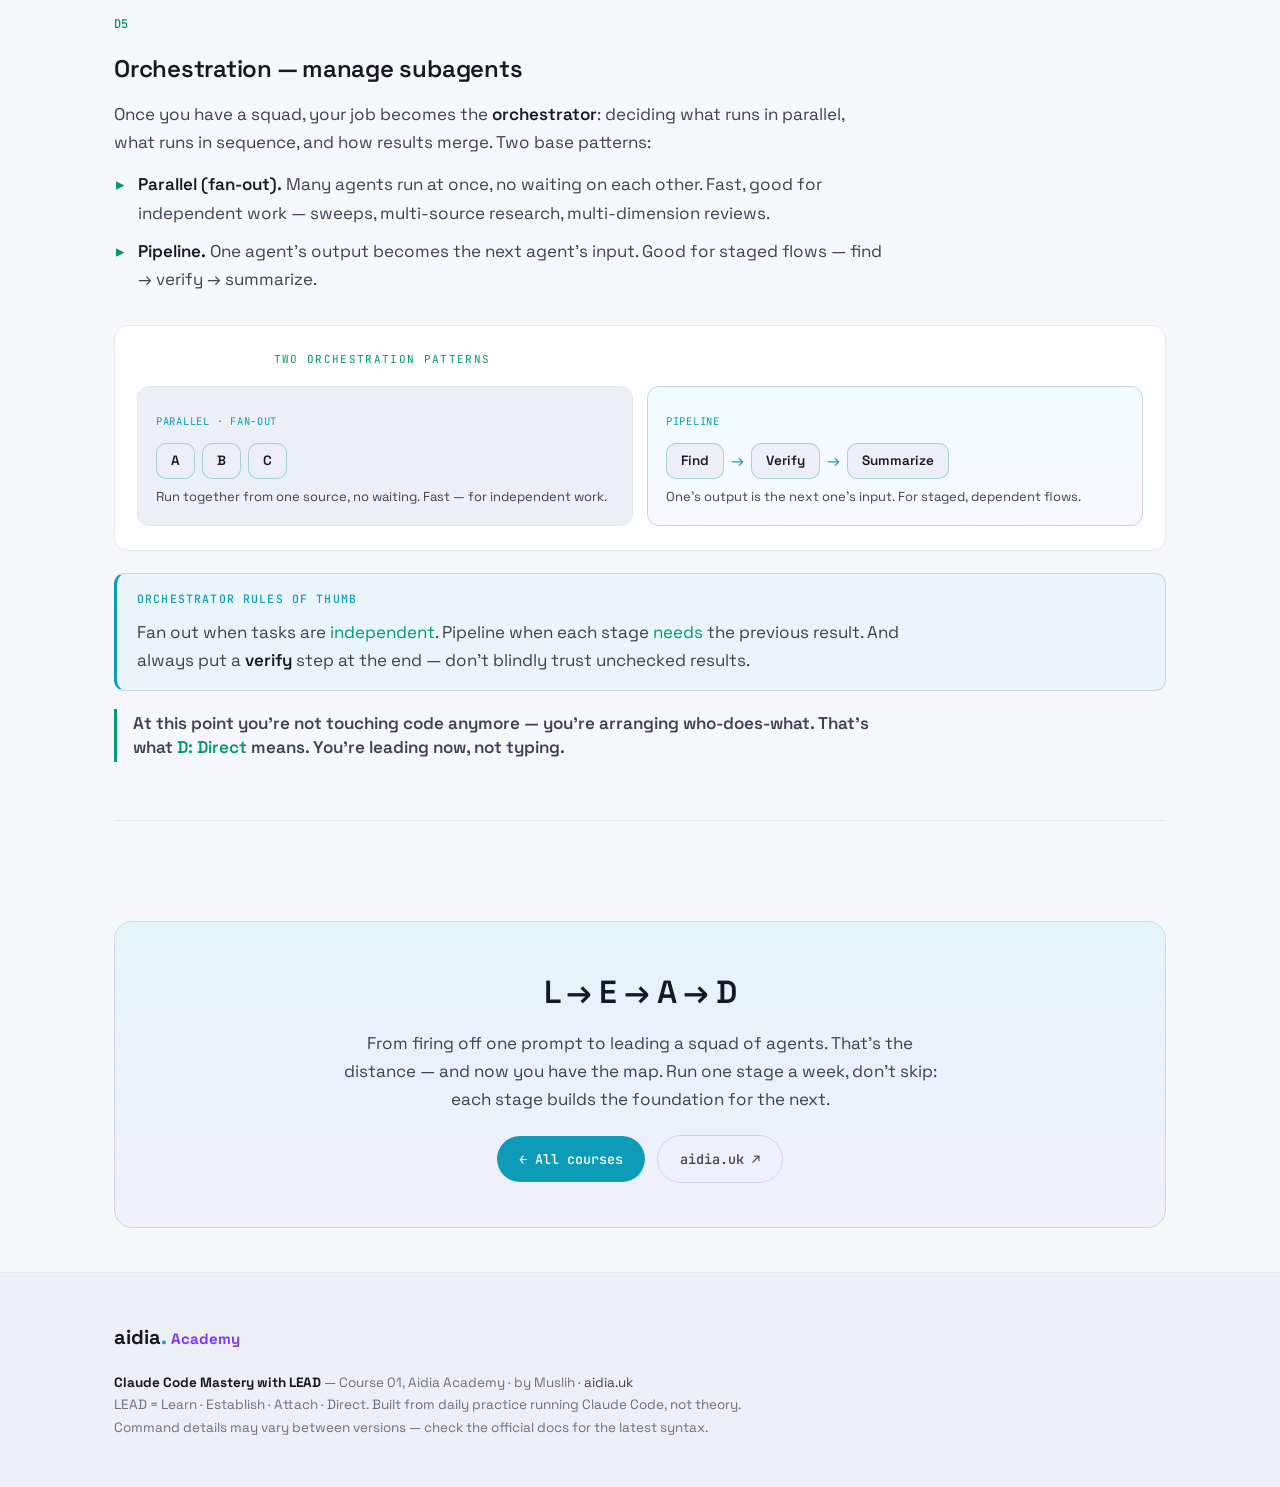
==== commit 4047a65c: "Fix: ghost CTA button (aidia.uk) was white-on-light; scope white-text to primary btn only; v8 Co-Aut" ====
--- a/claude-code-lead.html
+++ b/claude-code-lead.html
@@ -12,8 +12,8 @@
 <link rel="preconnect" href="https://fonts.googleapis.com">
 <link rel="preconnect" href="https://fonts.gstatic.com" crossorigin>
 <link href="https://fonts.googleapis.com/css2?family=Space+Grotesk:wght@400;500;600;700&family=JetBrains+Mono:wght@400;500&display=swap" rel="stylesheet">
-<script>(function(){try{var t=localStorage.getItem('aidia-theme');if(!t)t=(window.matchMedia&&window.matchMedia('(prefers-color-scheme: light)').matches)?'light':'dark';if(t==='light')document.documentElement.setAttribute('data-theme','light');var l=localStorage.getItem('aidia-lang')||'en';document.documentElement.setAttribute('data-lang',l);}catch(e){}})();</script>
-<link rel="stylesheet" href="style.css?v=7">
+<script>(function(){try{var t=localStorage.getItem('aidia-theme')||'light';if(t==='light')document.documentElement.setAttribute('data-theme','light');var l=localStorage.getItem('aidia-lang')||'en';document.documentElement.setAttribute('data-lang',l);}catch(e){}})();</script>
+<link rel="stylesheet" href="style.css?v=8">
 </head>
 <body>
 <div class="grad-top"></div>
--- a/style.css
+++ b/style.css
@@ -465,7 +465,7 @@
 [data-theme="light"] pre .k{color:#22d3ee}
 [data-theme="light"] pre .s{color:#34d399}
 [data-theme="light"] pre .v{color:#9a7dff}
-[data-theme="light"] .cta-band .btn{color:#fff}
+[data-theme="light"] .cta-band .btn:not(.ghost){color:#fff}
 
 /* theme toggle button */
 .head-right{display:flex;align-items:center;gap:10px}
